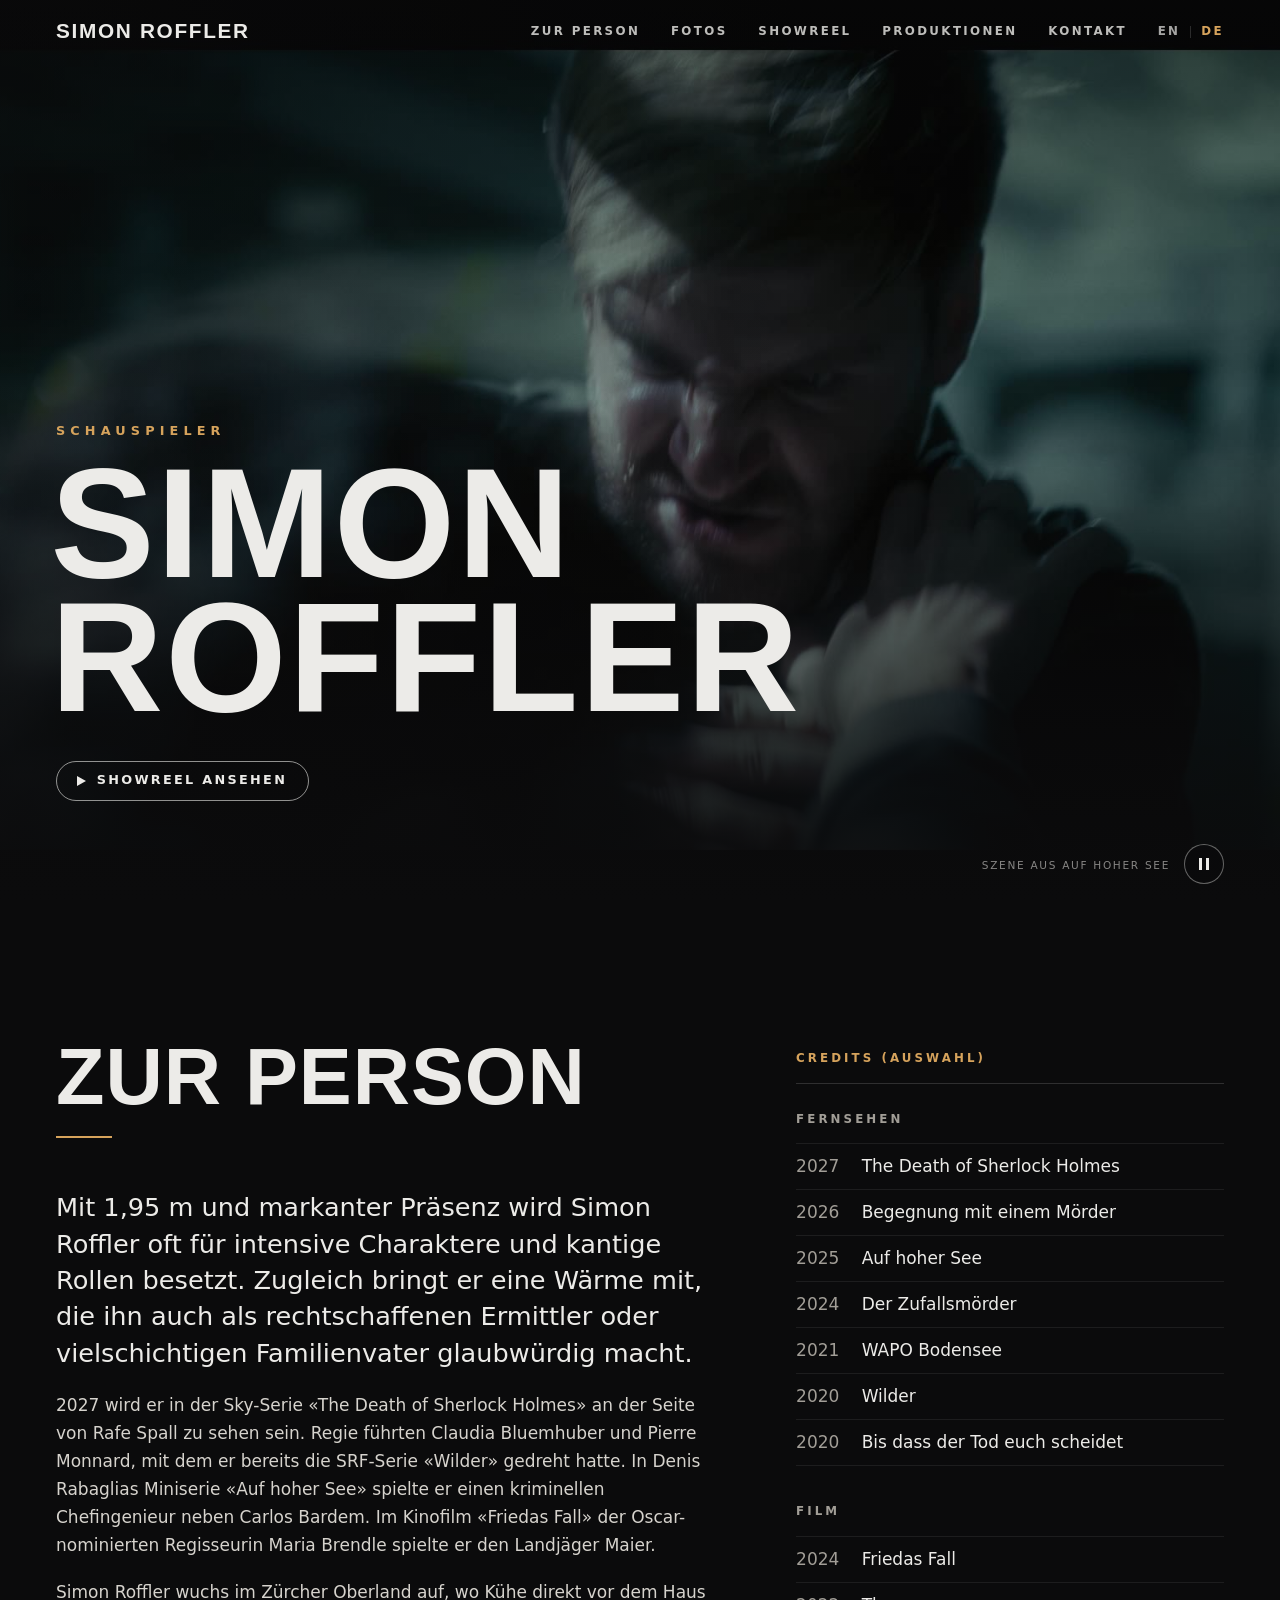
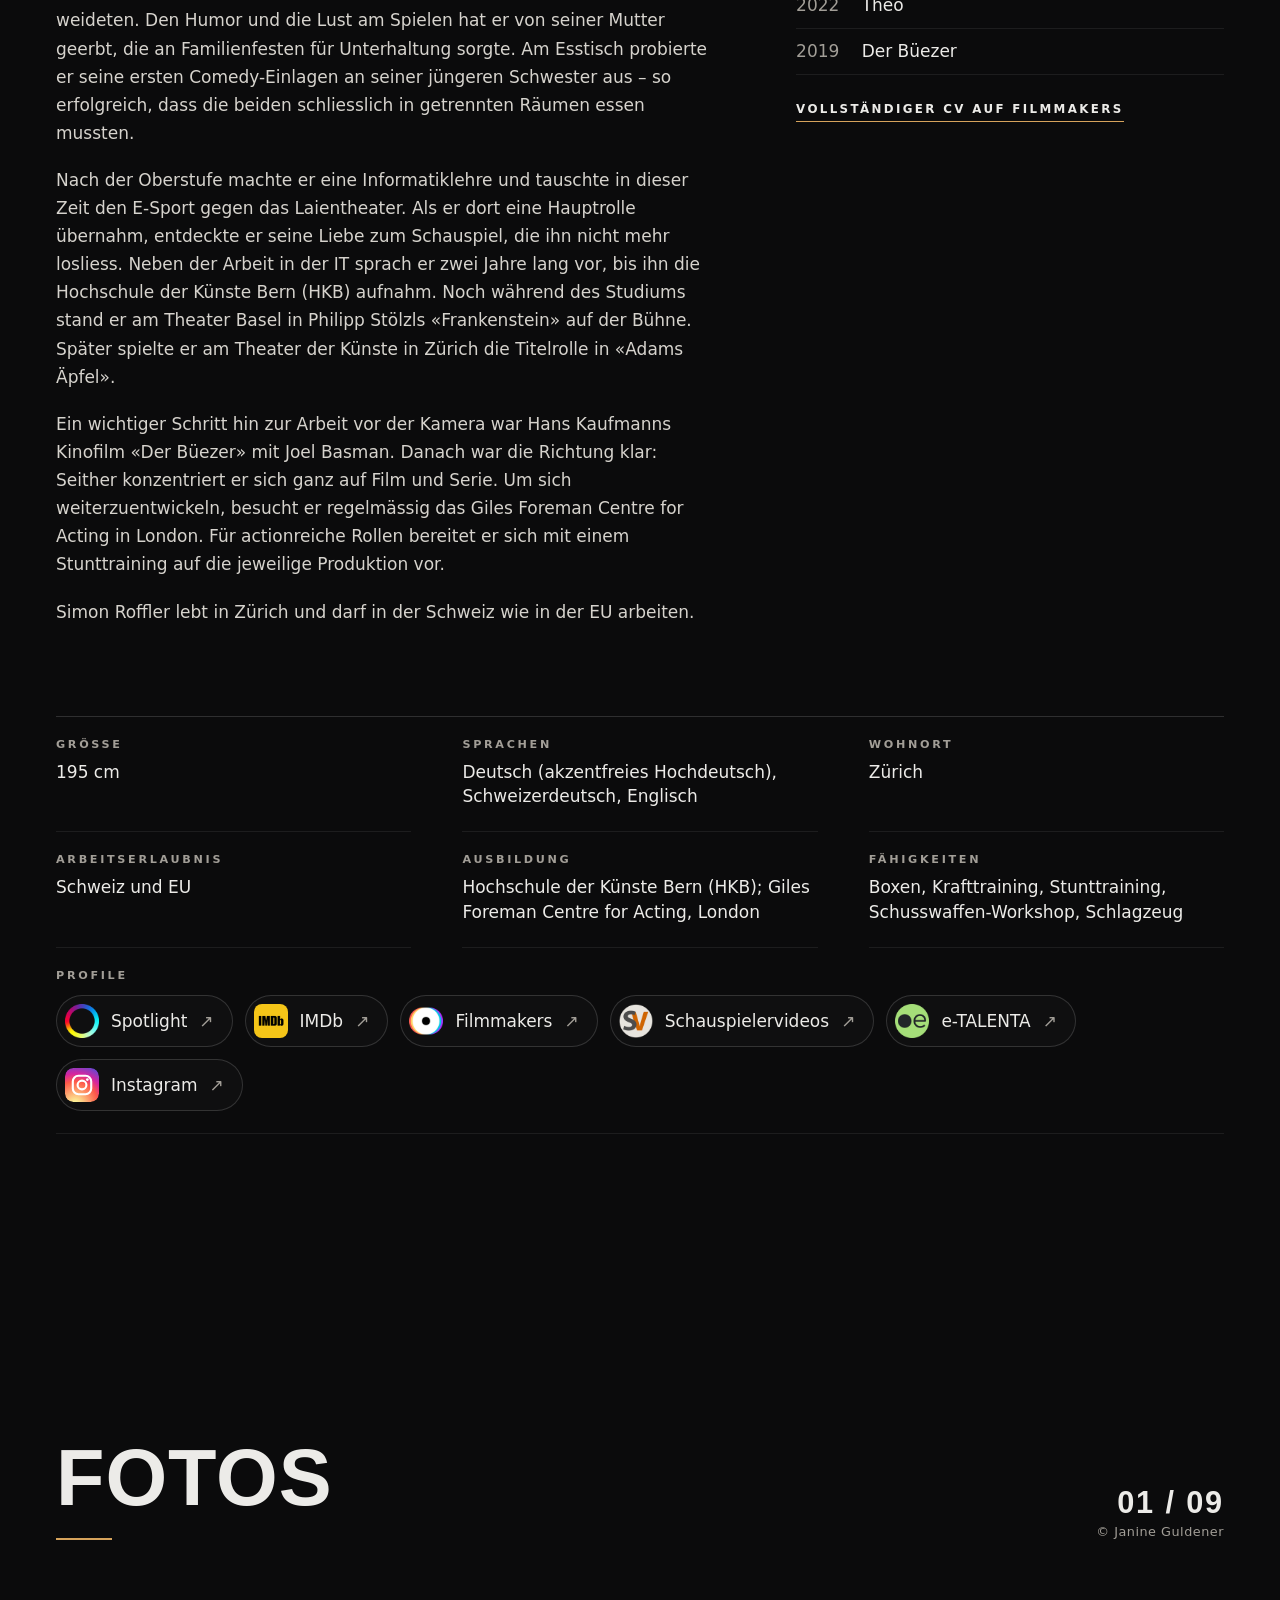
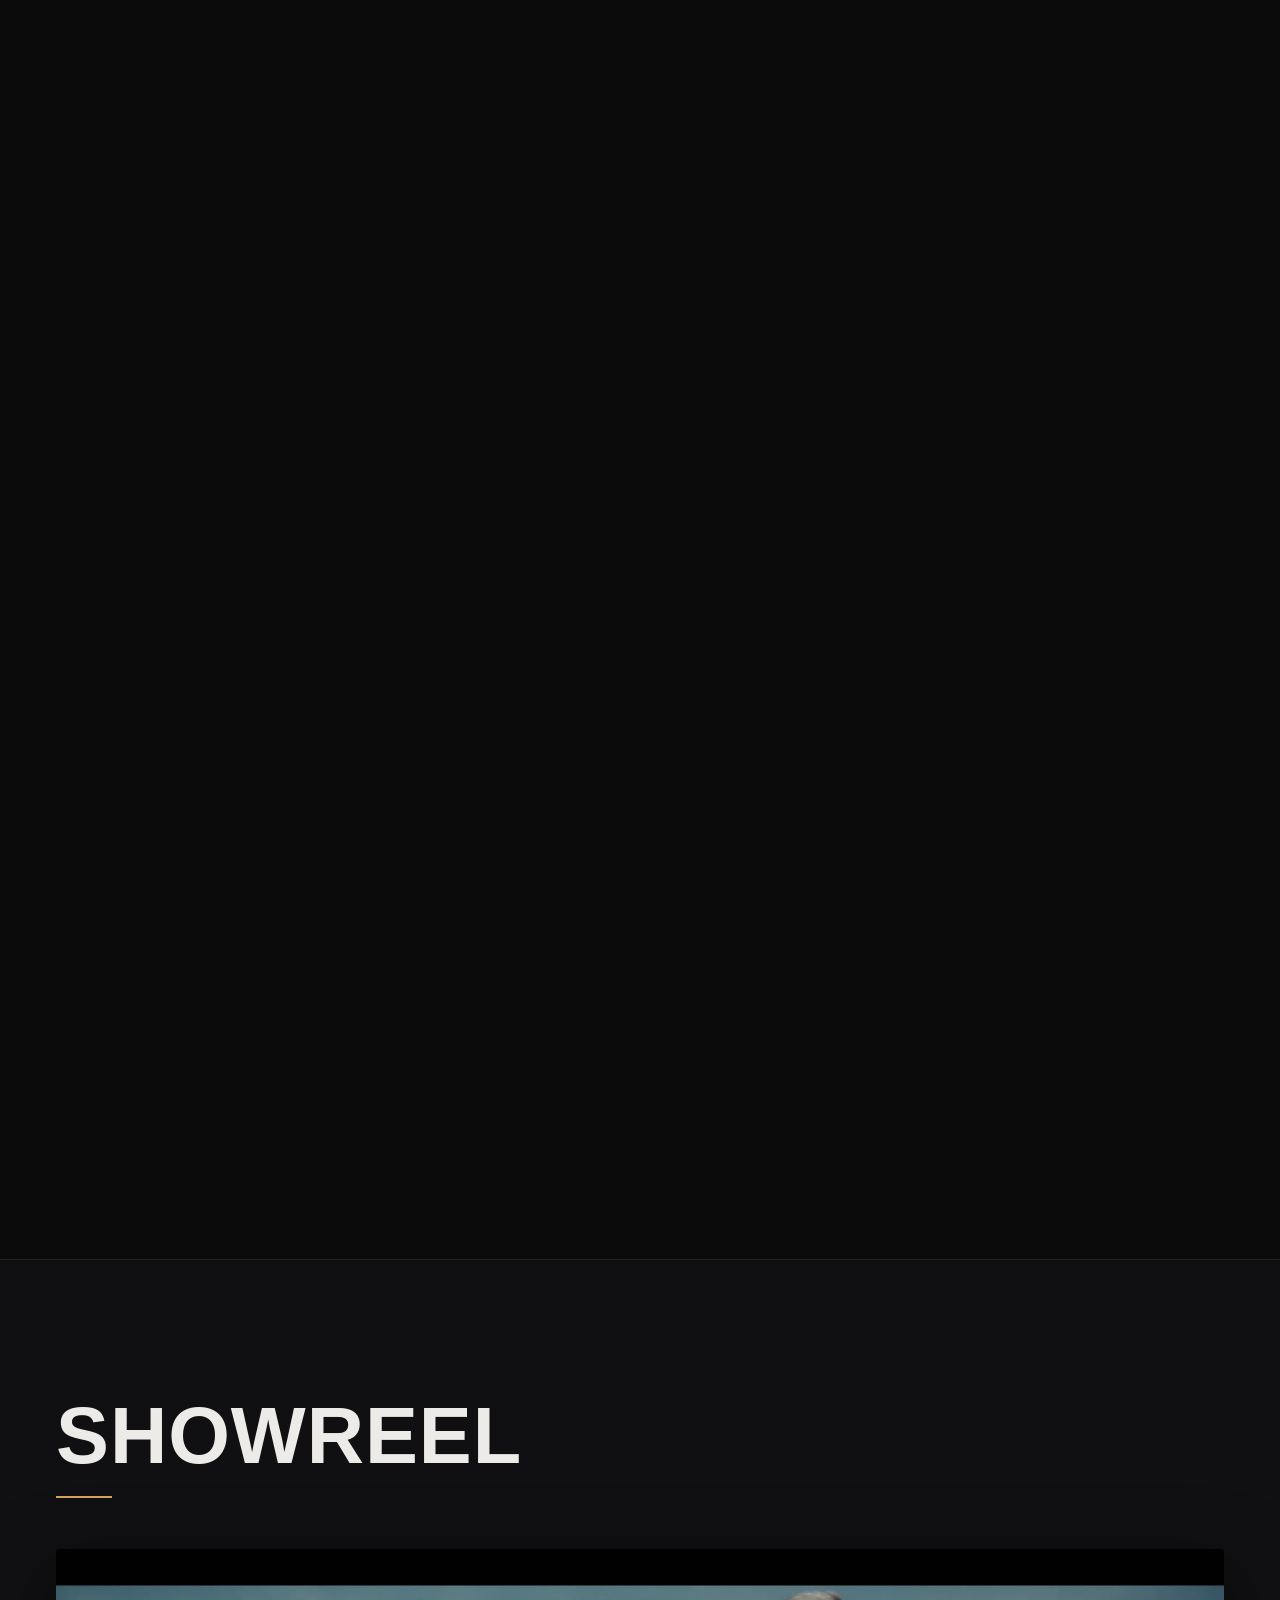
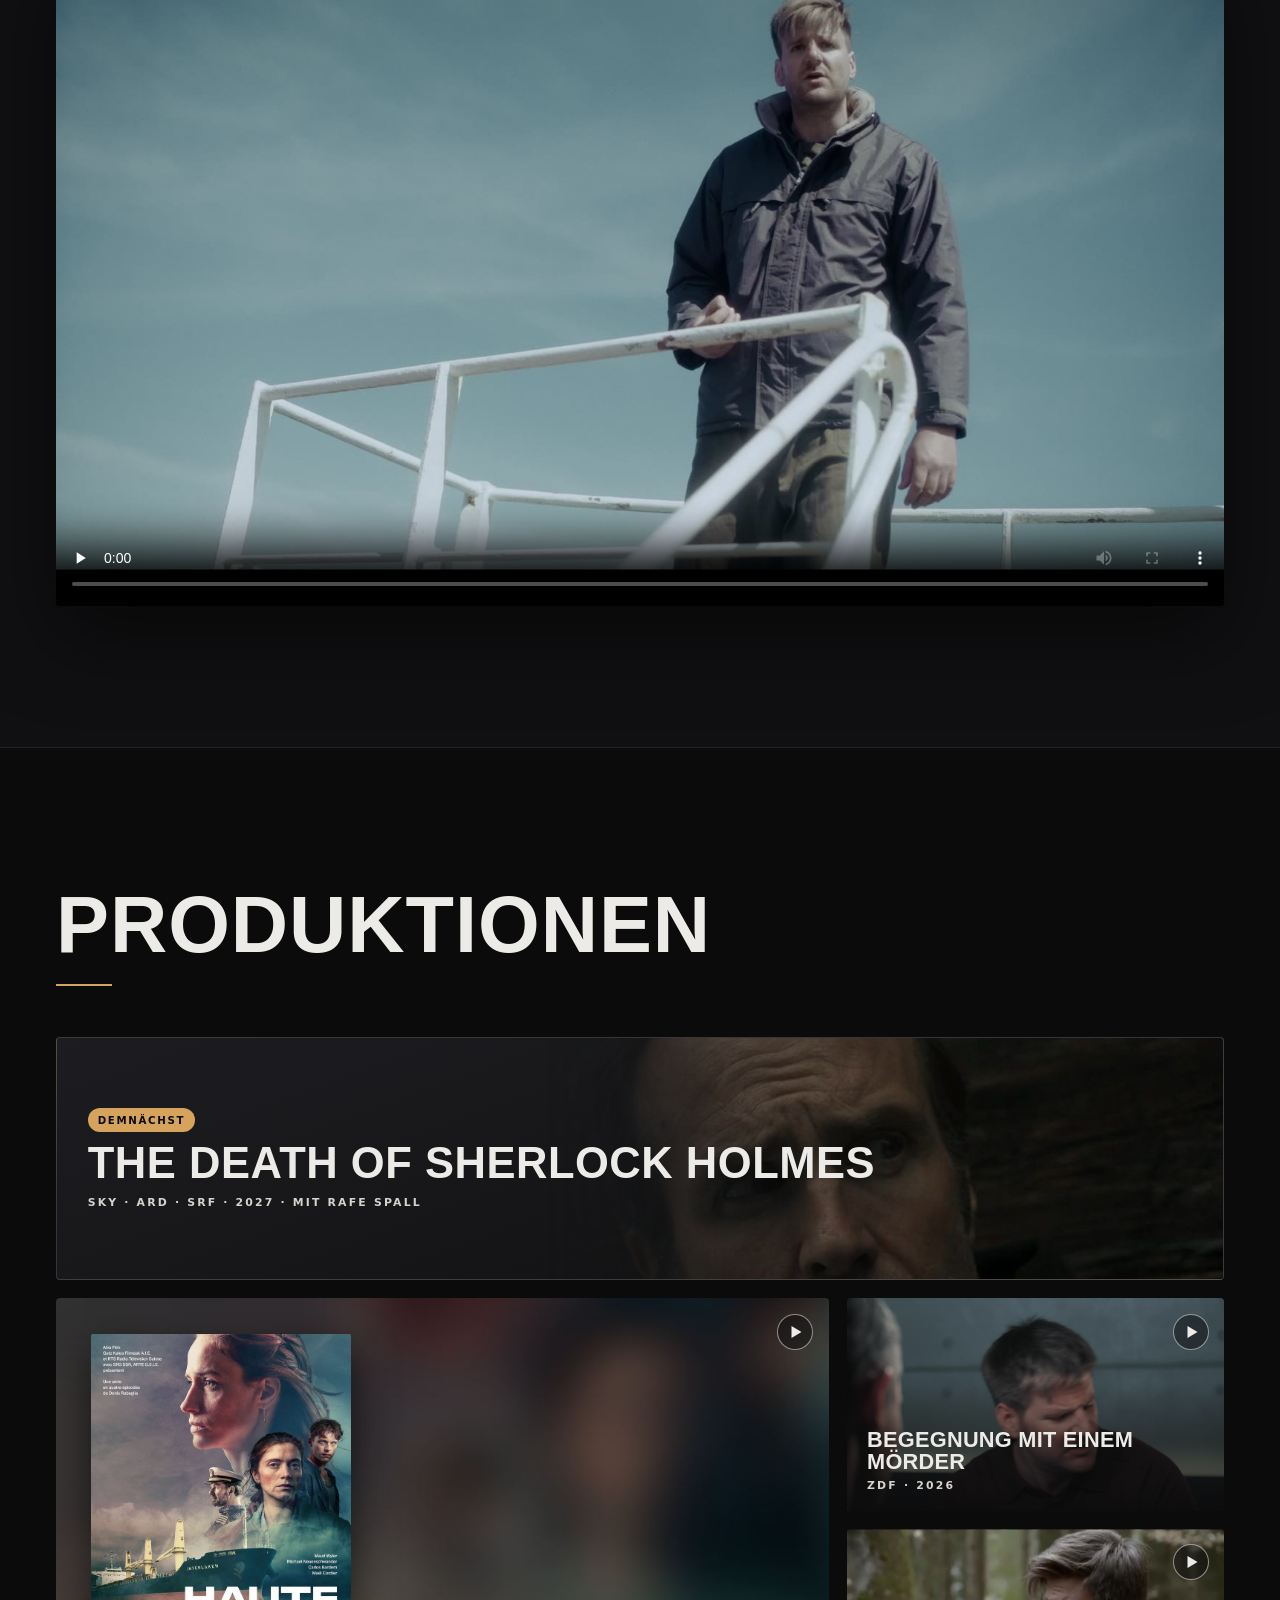
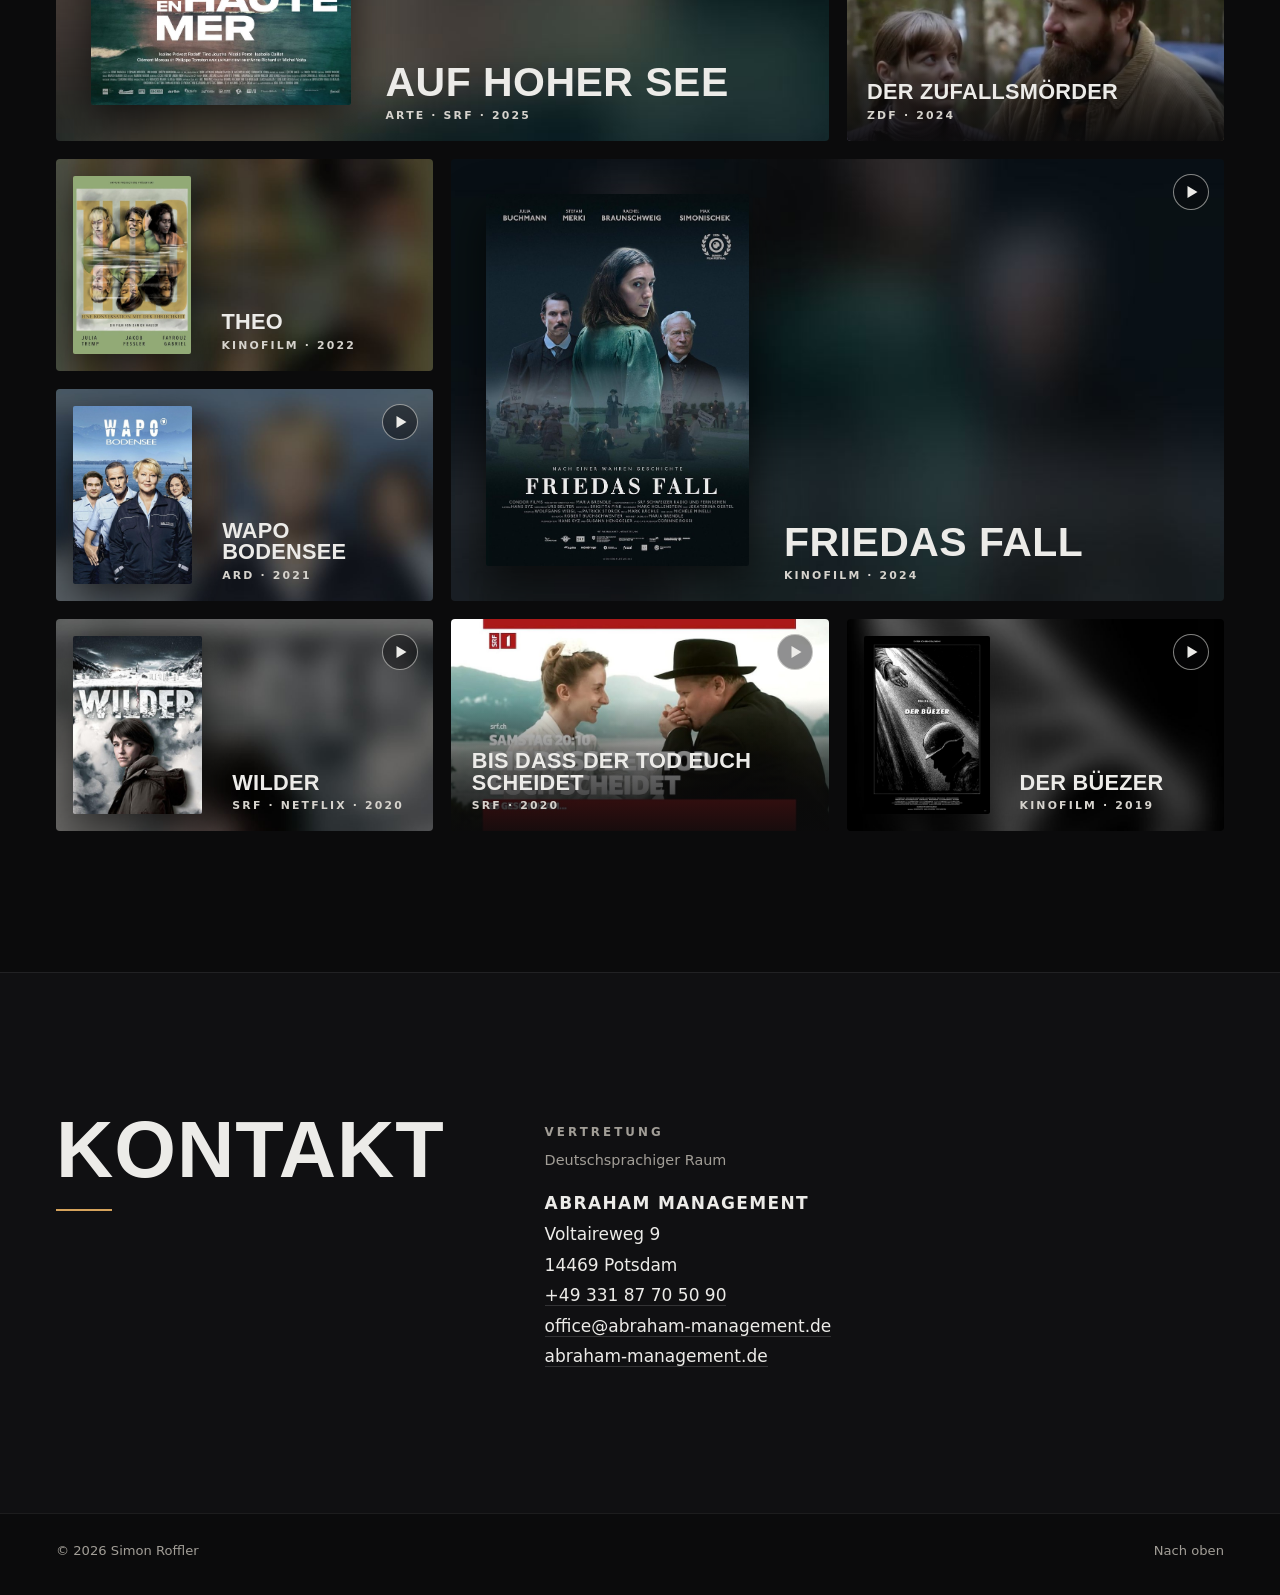
==== de/index.html @ 236f0d57 "Website 2026-11-18 20:08" ====
<!doctype html>
<html lang="de" class="no-js">
<head>
<meta charset="utf-8">
<meta name="viewport" content="width=device-width, initial-scale=1">
<title>Simon Roffler – Schauspieler</title>
<meta name="description" content="Offizielle Website des Schauspielers Simon Roffler: Showreel, Credits, Fotos und Kontakt.">
<link rel="canonical" href="https://simonroffler.com/de/">
<link rel="alternate" hreflang="en" href="https://simonroffler.com/">
<link rel="alternate" hreflang="de" href="https://simonroffler.com/de/">
<link rel="alternate" hreflang="x-default" href="https://simonroffler.com/">
<meta name="theme-color" content="#0b0b0c">
<meta property="og:type" content="profile">
<meta property="og:site_name" content="Simon Roffler">
<meta property="og:title" content="Simon Roffler – Schauspieler">
<meta property="og:description" content="Offizielle Website des Schauspielers Simon Roffler: Showreel, Credits, Fotos und Kontakt.">
<meta property="og:url" content="https://simonroffler.com/de/">
<meta property="og:image" content="https://simonroffler.com/img/og.jpg">
<meta property="og:image:width" content="1200">
<meta property="og:image:height" content="630">
<meta property="og:locale" content="de_CH">
<meta name="twitter:card" content="summary_large_image">
<link rel="icon" href="data:image/svg+xml,%3Csvg xmlns='http://www.w3.org/2000/svg' viewBox='0 0 64 64'%3E%3Crect width='64' height='64' fill='%230b0b0c'/%3E%3Ctext x='32' y='43' font-family='Arial,sans-serif' font-size='28' font-weight='700' text-anchor='middle' fill='%23ecebe8'%3ESR%3C/text%3E%3C/svg%3E">
<link rel="preload" as="image" href="../media/hero-poster.jpg">
<link rel="stylesheet" href="../css/site.css?v=1794960012">
<script>document.documentElement.className = 'js';</script>
<script type="application/ld+json">{
 "@context": "https://schema.org",
 "@type": "Person",
 "@id": "https://simonroffler.com/#person",
 "name": "Simon Roffler",
 "url": "https://simonroffler.com/",
 "jobTitle": "Schauspieler",
 "image": "https://simonroffler.com/img/portrait-01-l.jpg",
 "height": {
  "@type": "QuantitativeValue",
  "value": 195,
  "unitCode": "CMT"
 },
 "knowsLanguage": [
  "de",
  "gsw",
  "en"
 ],
 "homeLocation": {
  "@type": "City",
  "name": "Zürich"
 },
 "sameAs": [
  "https://www.spotlight.com/2792-4509-7017",
  "https://www.imdb.com/name/nm9088420/",
  "https://filmmakers.de/simon-roffler",
  "https://www.schauspielervideos.de/fullprofile/schauspieler-simon-roffler.html",
  "https://www.etalenta.eu/members/profile/simon-roffler",
  "https://www.instagram.com/simonroffler/"
 ],
 "description": "Mit 1,95 m und markanter Präsenz wird Simon Roffler oft für intensive Charaktere und kantige Rollen besetzt. Zugleich bringt er eine Wärme mit, die ihn auch als rechtschaffenen Ermittler oder vielschichtigen Familienvater glaubwürdig macht."
}</script>
</head>
<body>
<a class="skip" href="#about">Zum Inhalt springen</a>

<header class="top">
  <a class="top__name" href="#hero">Simon Roffler</a>
  <nav class="top__nav" aria-label="Menü">
    <a href="#about">Zur Person</a>
    <a href="#photos">Fotos</a>
    <a href="#showreel">Showreel</a>
    <a href="#work">Produktionen</a>
    <a href="#contact">Kontakt</a>
  </nav>
  <div class="top__lang"><a href="../" hreflang="en" lang="en" data-lang>EN</a><i></i><span aria-current="true" lang="de">DE</span></div>
  <button class="top__menu" type="button" aria-expanded="false" aria-controls="menu">Menü</button>
</header>

<div class="menu" id="menu" hidden>
  <button class="menu__close" type="button">Schliessen</button>
  <nav aria-label="Menü">
    <a href="#about">Zur Person</a>
    <a href="#photos">Fotos</a>
    <a href="#showreel">Showreel</a>
    <a href="#work">Produktionen</a>
    <a href="#contact">Kontakt</a>
  </nav>
  <div class="menu__lang"><a href="../" hreflang="en" lang="en" data-lang>EN</a><i></i><span aria-current="true" lang="de">DE</span></div>
</div>

<main>

<section class="hero" id="hero" aria-label="Simon Roffler">
  <div class="hero__media">
    <video class="hero__video" autoplay muted loop playsinline preload="auto" poster="../media/hero-poster.jpg" aria-hidden="true" tabindex="-1" disablepictureinpicture>
      <source src="../media/hero-1080.mp4" type="video/mp4" media="(min-width: 900px)">
      <source src="../media/hero-720.mp4" type="video/mp4">
    </video>
  </div>
  <div class="hero__shade"></div>
  <div class="hero__inner">
    <p class="hero__role">Schauspieler</p>
    <h1 class="hero__name"><span>Simon</span> <span>Roffler</span></h1>
    <div class="hero__actions">
      <a class="btn" href="#showreel"><span class="btn__icon" aria-hidden="true"></span>Showreel ansehen</a>
    </div>
  </div>
  <p class="hero__source">Szene aus AUF HOHER SEE</p>
  <button class="hero__toggle" type="button" aria-label="Hintergrundvideo anhalten" data-pause="Hintergrundvideo anhalten" data-play="Hintergrundvideo abspielen"></button>
</section>

<section class="section about" id="about">
  <div class="wrap">
    <div class="about__grid">
      <div class="about__bio reveal">
        <h2 class="h2">Zur Person</h2>
        <div class="bio">
<p class="bio__lead">Mit 1,95 m und markanter Präsenz wird Simon Roffler oft für intensive Charaktere und kantige Rollen besetzt. Zugleich bringt er eine Wärme mit, die ihn auch als rechtschaffenen Ermittler oder vielschichtigen Familienvater glaubwürdig macht.</p>
<p>2027 wird er in der Sky-Serie «The Death of Sherlock Holmes» an der Seite von Rafe Spall zu sehen sein. Regie führten Claudia Bluemhuber und Pierre Monnard, mit dem er bereits die SRF-Serie «Wilder» gedreht hatte. In Denis Rabaglias Miniserie «Auf hoher See» spielte er einen kriminellen Chefingenieur neben Carlos Bardem. Im Kinofilm «Friedas Fall» der Oscar-nominierten Regisseurin Maria Brendle spielte er den Landjäger Maier.</p>
<p>Simon Roffler wuchs im Zürcher Oberland auf, wo Kühe direkt vor dem Haus weideten. Den Humor und die Lust am Spielen hat er von seiner Mutter geerbt, die an Familienfesten für Unterhaltung sorgte. Am Esstisch probierte er seine ersten Comedy-Einlagen an seiner jüngeren Schwester aus – so erfolgreich, dass die beiden schliesslich in getrennten Räumen essen mussten.</p>
<p>Nach der Oberstufe machte er eine Informatiklehre und tauschte in dieser Zeit den E-Sport gegen das Laientheater. Als er dort eine Hauptrolle übernahm, entdeckte er seine Liebe zum Schauspiel, die ihn nicht mehr losliess. Neben der Arbeit in der IT sprach er zwei Jahre lang vor, bis ihn die Hochschule der Künste Bern (HKB) aufnahm. Noch während des Studiums stand er am Theater Basel in Philipp Stölzls «Frankenstein» auf der Bühne. Später spielte er am Theater der Künste in Zürich die Titelrolle in «Adams Äpfel».</p>
<p>Ein wichtiger Schritt hin zur Arbeit vor der Kamera war Hans Kaufmanns Kinofilm «Der Büezer» mit Joel Basman. Danach war die Richtung klar: Seither konzentriert er sich ganz auf Film und Serie. Um sich weiterzuentwickeln, besucht er regelmässig das Giles Foreman Centre for Acting in London. Für actionreiche Rollen bereitet er sich mit einem Stunttraining auf die jeweilige Produktion vor.</p>
<p>Simon Roffler lebt in Zürich und darf in der Schweiz wie in der EU arbeiten.</p>
</div>
      </div>
      <div class="about__cv reveal">
        <p class="cv__head">Credits (Auswahl)</p>
<div class="cv">
<h3 class="h3">Fernsehen</h3>
<ul class="cv__list">
<li><span class="cv__year">2027</span><span>The Death of Sherlock Holmes</span></li>
<li><span class="cv__year">2026</span><span>Begegnung mit einem Mörder</span></li>
<li><span class="cv__year">2025</span><span>Auf hoher See</span></li>
<li><span class="cv__year">2024</span><span>Der Zufallsmörder</span></li>
<li><span class="cv__year">2021</span><span>WAPO Bodensee</span></li>
<li><span class="cv__year">2020</span><span>Wilder</span></li>
<li><span class="cv__year">2020</span><span>Bis dass der Tod euch scheidet</span></li>
</ul>
</div>
<div class="cv">
<h3 class="h3">Film</h3>
<ul class="cv__list">
<li><span class="cv__year">2024</span><span>Friedas Fall</span></li>
<li><span class="cv__year">2022</span><span>Theo</span></li>
<li><span class="cv__year">2019</span><span>Der Büezer</span></li>
</ul>
</div>
<a class="textlink cv__more" href="https://filmmakers.de/simon-roffler" target="_blank" rel="noopener">Vollständiger CV auf Filmmakers</a>
      </div>
    </div>
    <dl class="facts reveal" aria-label="Fakten">
      <div><dt>Grösse</dt><dd>195 cm</dd></div>
<div><dt>Sprachen</dt><dd>Deutsch (akzentfreies Hochdeutsch), Schweizerdeutsch, Englisch</dd></div>
<div><dt>Wohnort</dt><dd>Zürich</dd></div>
<div><dt>Arbeitserlaubnis</dt><dd>Schweiz und EU</dd></div>
<div><dt>Ausbildung</dt><dd>Hochschule der Künste Bern (HKB); Giles Foreman Centre for Acting, London</dd></div>
<div><dt>Fähigkeiten</dt><dd>Boxen, Krafttraining, Stunttraining, Schusswaffen-Workshop, Schlagzeug</dd></div>
    </dl>
    <div class="profiles reveal">
      <h3 class="h3">Profile</h3>
      <ul class="profiles__list">
        <li><a href="https://www.spotlight.com/2792-4509-7017" target="_blank" rel="noopener me"><img class="profiles__logo" src="../img/logos/spotlight.png" alt="" width="48" height="48" loading="lazy"><span>Spotlight</span></a></li>
<li><a href="https://www.imdb.com/name/nm9088420/" target="_blank" rel="noopener me"><img class="profiles__logo" src="../img/logos/imdb.png" alt="" width="48" height="48" loading="lazy"><span>IMDb</span></a></li>
<li><a href="https://filmmakers.de/simon-roffler" target="_blank" rel="noopener me"><img class="profiles__logo" src="../img/logos/filmmakers.png" alt="" width="48" height="48" loading="lazy"><span>Filmmakers</span></a></li>
<li><a href="https://www.schauspielervideos.de/fullprofile/schauspieler-simon-roffler.html" target="_blank" rel="noopener me"><img class="profiles__logo" src="../img/logos/schauspielervideos.png" alt="" width="48" height="48" loading="lazy"><span>Schauspieler&shy;videos</span></a></li>
<li><a href="https://www.etalenta.eu/members/profile/simon-roffler" target="_blank" rel="noopener me"><img class="profiles__logo" src="../img/logos/etalenta.png" alt="" width="48" height="48" loading="lazy"><span>e-TALENTA</span></a></li>
<li><a href="https://www.instagram.com/simonroffler/" target="_blank" rel="noopener me"><img class="profiles__logo" src="../img/logos/instagram.svg" alt="" width="48" height="48" loading="lazy"><span>Instagram</span></a></li>
      </ul>
    </div>
  </div>
</section>

<section class="section photos" id="photos">
  <div class="photos__pin">
    <div class="wrap photos__head">
      <h2 class="h2 reveal">Fotos</h2>
      <p class="photos__now" aria-hidden="true"><span class="photos__count"></span><span class="photos__credit"></span></p>
    </div>
    <div class="strip reveal" data-strip data-mode="fokus">
      <ul class="strip__track" aria-label="Fotos">
        <li><a class="strip__item" href="../img/portrait-01-l.jpg" data-i="0" data-credit="Janine Guldener"><img src="../img/portrait-01-m.jpg" alt="Simon Roffler im weissen Hemd, lächelnd" width="932" height="1400" draggable="false"></a></li>
<li><a class="strip__item" href="../img/portrait-06-l.jpg" data-i="1" data-credit="Janine Guldener"><img src="../img/portrait-06-m.jpg" alt="Simon Roffler in Lederjacke, frontal" width="932" height="1400" draggable="false"></a></li>
<li><a class="strip__item" href="../img/portrait-02-l.jpg" data-i="2" data-credit="Janine Guldener"><img src="../img/portrait-02-m.jpg" alt="Simon Roffler in Lederjacke, ernster Blick" width="932" height="1400" draggable="false"></a></li>
<li><a class="strip__item" href="../img/portrait-04-l.jpg" data-i="3" data-credit="Janine Guldener"><img src="../img/portrait-04-m.jpg" alt="Simon Roffler im grünen T-Shirt, nach vorn gebeugt" width="2104" height="1400" loading="lazy" draggable="false"></a></li>
<li><a class="strip__item" href="../img/portrait-05-l.jpg" data-i="4" data-credit="Janine Guldener"><img src="../img/portrait-05-m.jpg" alt="Simon Roffler im roten Pullover, verschmitzt lächelnd" width="1867" height="1400" loading="lazy" draggable="false"></a></li>
<li><a class="strip__item" href="../img/portrait-03-l.jpg" data-i="5" data-credit="Janine Guldener"><img src="../img/portrait-03-m.jpg" alt="Simon Roffler im grünen Hemd, lachend" width="932" height="1400" loading="lazy" draggable="false"></a></li>
<li><a class="strip__item" href="../img/portrait-09-l.jpg" data-i="6" data-credit="Tom Rufer"><img src="../img/portrait-09-m.jpg" alt="Simon Roffler im karierten Hemd, mit Vollbart" width="1120" height="1400" loading="lazy" draggable="false"></a></li>
<li><a class="strip__item" href="../img/portrait-07-l.jpg" data-i="7" data-credit="Janine Guldener"><img src="../img/portrait-07-m.jpg" alt="Simon Roffler, Ganzkörperfoto vor einer Backsteinwand" width="1050" height="1400" loading="lazy" draggable="false"></a></li>
<li><a class="strip__item" href="../img/portrait-08-l.jpg" data-i="8" data-credit="Tom Rufer"><img src="../img/portrait-08-m.jpg" alt="Simon Roffler im schwarzen Tanktop, Studiofoto" width="934" height="1400" loading="lazy" draggable="false"></a></li>
      </ul>
      <button class="strip__btn strip__prev" type="button" aria-label="Vorheriges Foto">‹</button>
      <button class="strip__btn strip__next" type="button" aria-label="Nächstes Foto">›</button>
    </div>
  </div>
</section>

<section class="section reel" id="showreel">
  <div class="wrap">
    <h2 class="h2 reveal">Showreel</h2>
    <div class="reel__player reveal">
      <video id="reel-video" controls playsinline preload="none" poster="../media/showreel-2026.jpg" src="../media/showreel-2026.mp4"></video>
    </div>
  </div>
</section>

<section class="section work" id="work">
  <div class="wrap">
    <h2 class="h2 reveal">Produktionen</h2>
    <div class="scenes">
      <div class="scene scene--next scene--nextimg reveal">
<img class="scene__nextimg" src="../img/demnaechst.jpg" alt="" loading="lazy">
<div class="scene__next">
<span class="tag">Demnächst</span>
<p class="scene__title">The Death of Sherlock Holmes</p>
<p class="scene__meta">Sky · ARD · SRF · 2027 · mit Rafe Spall</p>
</div>
</div>
<figure class="scene scene--big scene--poster scene--video reveal" style="--pw:0.330">
<img class="scene__bg" src="../img/plakat-highseas-bg.jpg" alt="" loading="lazy">
<img class="scene__poster" src="../img/plakat-highseas.jpg" alt="Plakat: Auf hoher See" width="699" height="1000" loading="lazy">
<video class="scene__video" muted loop playsinline preload="none" aria-hidden="true" tabindex="-1" disablepictureinpicture><source src="../media/szene-highseas.mp4" type="video/mp4"></video>
<span class="scene__play" aria-hidden="true"></span>
<figcaption class="scene__cap"><span class="scene__title">Auf hoher See</span><span class="scene__meta">ARTE · SRF · 2025</span></figcaption>
</figure>
<figure class="scene scene--big scene--right scene--poster scene--video reveal" style="--pw:0.334">
<img class="scene__bg" src="../img/plakat-frieda-bg.jpg" alt="" loading="lazy">
<img class="scene__poster" src="../img/plakat-frieda.jpg" alt="Plakat: Friedas Fall" width="707" height="1000" loading="lazy">
<video class="scene__video" muted loop playsinline preload="none" aria-hidden="true" tabindex="-1" disablepictureinpicture><source src="../media/szene-frieda.mp4" type="video/mp4"></video>
<span class="scene__play" aria-hidden="true"></span>
<figcaption class="scene__cap"><span class="scene__title">Friedas Fall</span><span class="scene__meta">Kinofilm · 2024</span></figcaption>
</figure>
<figure class="scene scene--video reveal">
<img class="scene__still" src="../media/szene-begegnung.jpg" alt="" loading="lazy">
<video class="scene__video" muted loop playsinline preload="none" aria-hidden="true" tabindex="-1" disablepictureinpicture><source src="../media/szene-begegnung.mp4" type="video/mp4"></video>
<span class="scene__play" aria-hidden="true"></span>
<figcaption class="scene__cap"><span class="scene__title">Begegnung mit einem Mörder</span><span class="scene__meta">ZDF · 2026</span></figcaption>
</figure>
<figure class="scene scene--video reveal">
<img class="scene__still" src="../media/szene-zufallsmoerder.jpg" alt="" loading="lazy">
<video class="scene__video" muted loop playsinline preload="none" aria-hidden="true" tabindex="-1" disablepictureinpicture><source src="../media/szene-zufallsmoerder.mp4" type="video/mp4"></video>
<span class="scene__play" aria-hidden="true"></span>
<figcaption class="scene__cap"><span class="scene__title">Der Zufallsmörder</span><span class="scene__meta">ZDF · 2024</span></figcaption>
</figure>
<figure class="scene scene--poster reveal" style="--pw:0.314">
<img class="scene__bg" src="../img/plakat-theo-bg.jpg" alt="" loading="lazy">
<img class="scene__poster" src="../img/plakat-theo.jpg" alt="Plakat: Theo" width="664" height="1000" loading="lazy">
<figcaption class="scene__cap"><span class="scene__title">Theo</span><span class="scene__meta">Kinofilm · 2022</span></figcaption>
</figure>
<figure class="scene scene--poster scene--video reveal" style="--pw:0.316">
<img class="scene__bg" src="../img/plakat-wapo-bg.jpg" alt="" loading="lazy">
<img class="scene__poster" src="../img/plakat-wapo.jpg" alt="Plakat: WAPO Bodensee" width="668" height="1000" loading="lazy">
<video class="scene__video" muted loop playsinline preload="none" aria-hidden="true" tabindex="-1" disablepictureinpicture><source src="../media/szene-wapo.mp4" type="video/mp4"></video>
<span class="scene__play" aria-hidden="true"></span>
<figcaption class="scene__cap"><span class="scene__title">WAPO Bodensee</span><span class="scene__meta">ARD · 2021</span></figcaption>
</figure>
<figure class="scene scene--poster scene--video reveal" style="--pw:0.343">
<img class="scene__bg" src="../img/plakat-wilder-bg.jpg" alt="" loading="lazy">
<img class="scene__poster" src="../img/plakat-wilder.jpg" alt="Plakat: Wilder" width="726" height="1000" loading="lazy">
<video class="scene__video" muted loop playsinline preload="none" aria-hidden="true" tabindex="-1" disablepictureinpicture><source src="../media/szene-wilder.mp4" type="video/mp4"></video>
<span class="scene__play" aria-hidden="true"></span>
<figcaption class="scene__cap"><span class="scene__title">Wilder</span><span class="scene__meta">SRF · Netflix · 2020</span></figcaption>
</figure>
<figure class="scene scene--video scene--image reveal">
<img class="scene__still" src="../img/bild-bis-dass.jpg" alt="" loading="lazy">
<video class="scene__video" muted loop playsinline preload="none" aria-hidden="true" tabindex="-1" disablepictureinpicture><source src="../media/szene-bis-dass.mp4" type="video/mp4"></video>
<span class="scene__play" aria-hidden="true"></span>
<figcaption class="scene__cap"><span class="scene__title">Bis dass der Tod euch scheidet</span><span class="scene__meta">SRF · 2020</span></figcaption>
</figure>
<figure class="scene scene--poster scene--video reveal" style="--pw:0.334">
<img class="scene__bg" src="../img/plakat-buezer-bg.jpg" alt="" loading="lazy">
<img class="scene__poster" src="../img/plakat-buezer.jpg" alt="Plakat: Der Büezer" width="707" height="1000" loading="lazy">
<video class="scene__video" muted loop playsinline preload="none" aria-hidden="true" tabindex="-1" disablepictureinpicture><source src="../media/szene-buezer.mp4" type="video/mp4"></video>
<span class="scene__play" aria-hidden="true"></span>
<figcaption class="scene__cap"><span class="scene__title">Der Büezer</span><span class="scene__meta">Kinofilm · 2019</span></figcaption>
</figure>
    </div>
  </div>
</section>

<section class="section contact" id="contact">
  <div class="wrap contact__grid">
    <div class="reveal">
      <h2 class="h2">Kontakt</h2>
    </div>
    <div class="contact__col reveal">
      <h3 class="h3">Vertretung</h3>
      <p class="contact__area">Deutschsprachiger Raum</p>
<address>
<strong>ABRAHAM MANAGEMENT</strong><br>
Voltaireweg 9<br>
14469 Potsdam<br>
<a href="tel:+4933187705090">+49 331 87 70 50 90</a><br>
<a href="mailto:office@abraham-management.de">office@abraham-management.de</a><br>
<a href="https://www.abraham-management.de" target="_blank" rel="noopener">abraham-management.de</a>
</address>
    </div>
  </div>
</section>

</main>

<footer class="foot">
  <div class="wrap">
    <p>© 2026 Simon Roffler</p>
    <p><a href="#hero">Nach oben</a></p>
  </div>
</footer>

<dialog class="lightbox" id="lightbox" aria-label="Fotos">
  <div class="lightbox__fig">
    <img class="lightbox__img" src="[data-uri]" alt="">
  </div>
  <p class="lightbox__cap"></p>
  <button class="lightbox__btn lightbox__prev" type="button" aria-label="Vorheriges Foto">‹</button>
  <button class="lightbox__btn lightbox__next" type="button" aria-label="Nächstes Foto">›</button>
  <button class="lightbox__btn lightbox__close" type="button" aria-label="Schliessen">×</button>
</dialog>

<script src="../js/site.js?v=1794960012" defer></script>
</body>
</html>
---- css/site.css ----
/* simonroffler.com – Gestaltung. Keine externen Schriften oder Dienste. */

:root {
  --bg: #0b0b0c;
  --bg-2: #101012;
  --panel: #161618;
  --line: rgba(236, 235, 232, .16);
  --line-2: rgba(236, 235, 232, .08);
  --text: #ecebe8;
  --soft: #d6d3cd;
  --muted: #a29e97;
  --accent: #d6a35c;
  --accent-ink: #0b0b0c;
  --display: "Bahnschrift", "DIN Condensed", "DIN Alternate", "Roboto Condensed", "sans-serif-condensed", "Arial Narrow", "Helvetica Neue", Arial, sans-serif;
  --body: system-ui, -apple-system, "Segoe UI", Roboto, "Helvetica Neue", Arial, sans-serif;
  --wrap: 1240px;
  --pad: clamp(20px, 5vw, 56px);
  --top-h: 64px;
}

*, *::before, *::after { box-sizing: border-box; }

html { scroll-behavior: smooth; -webkit-text-size-adjust: 100%; }

body {
  margin: 0;
  background: var(--bg);
  color: var(--text);
  font: 400 1.0625rem/1.65 var(--body);
  -webkit-font-smoothing: antialiased;
}

img, video { display: block; max-width: 100%; }
a { color: inherit; }
h1, h2, h3, p, ul, dl, dd, figure { margin: 0; }
ul { padding: 0; list-style: none; }
button { font: inherit; color: inherit; }
:focus-visible { outline: 2px solid var(--accent); outline-offset: 3px; }
[id] { scroll-margin-top: calc(var(--top-h) + 8px); }

.skip {
  position: absolute; left: 12px; top: -60px; z-index: 100;
  background: var(--text); color: var(--bg); padding: 10px 14px; border-radius: 4px;
}
.skip:focus { top: 12px; }

.wrap { max-width: calc(var(--wrap) + 2 * var(--pad)); margin: 0 auto; padding: 0 var(--pad); }

/* ---------- Kopfzeile ---------- */

.top {
  position: fixed; inset: 0 0 auto 0; z-index: 50; height: var(--top-h);
  display: flex; align-items: center; gap: clamp(16px, 2.4vw, 34px);
  padding: 0 var(--pad);
  border-bottom: 1px solid transparent;
  transition: background .3s, border-color .3s;
}
.top.is-solid {
  background: rgba(11, 11, 12, .84);
  -webkit-backdrop-filter: saturate(140%) blur(14px);
  backdrop-filter: saturate(140%) blur(14px);
  border-bottom-color: var(--line-2);
}
.top__name {
  font-family: var(--display); font-stretch: 75%; font-weight: 700;
  font-size: 1.3rem; letter-spacing: .08em; text-transform: uppercase; text-decoration: none;
  margin-right: auto;
}
.js .top__name { opacity: 0; transform: translateY(-6px); pointer-events: none; transition: opacity .3s, transform .3s; }
.js .top.is-solid .top__name { opacity: 1; transform: none; pointer-events: auto; }

.top__nav { display: flex; gap: clamp(16px, 2.4vw, 34px); }
.top__nav a, .top__lang a, .top__lang span, .top__menu {
  font: 600 .74rem/1 var(--body); letter-spacing: .2em; text-transform: uppercase; text-decoration: none;
}
.top__nav a { padding: 10px 0; opacity: .8; transition: opacity .2s, color .2s; }
.top__nav a:hover { opacity: 1; }
.top__nav a.is-current { opacity: 1; color: var(--accent); }

.top__lang, .menu__lang { display: flex; align-items: center; gap: 10px; }
.top__lang a, .menu__lang a { opacity: .7; padding: 10px 0; }
.top__lang a:hover, .menu__lang a:hover { opacity: 1; }
.top__lang [aria-current], .menu__lang [aria-current] { color: var(--accent); }
.top__lang i, .menu__lang i { width: 1px; height: 12px; background: var(--line); }

.top__menu {
  display: none; background: none; border: 1px solid rgba(236, 235, 232, .45); border-radius: 999px;
  padding: 10px 16px; cursor: pointer;
}

.menu {
  position: fixed; inset: 0; z-index: 60; background: rgba(11, 11, 12, .98);
  display: flex; flex-direction: column; justify-content: center; gap: 28px; padding: var(--pad);
}
.menu[hidden] { display: none; }
.menu nav { display: grid; gap: 4px; }
.menu nav a {
  font-family: var(--display); font-stretch: 75%; font-weight: 700; text-transform: uppercase;
  font-size: clamp(2.6rem, 12vw, 4.2rem); line-height: 1.08; text-decoration: none;
}
.menu__close {
  position: absolute; top: 12px; right: var(--pad);
  font: 600 .74rem/1 var(--body); letter-spacing: .2em; text-transform: uppercase;
  background: none; border: 1px solid rgba(236, 235, 232, .45); border-radius: 999px; padding: 10px 16px; cursor: pointer;
}
.menu__lang a, .menu__lang span { font: 600 .9rem/1 var(--body); letter-spacing: .2em; text-decoration: none; }

@media (max-width: 860px) {
  .top__nav, .top__lang { display: none; }
  .top__menu { display: inline-flex; margin-left: auto; }
  .top__name { margin-right: 0; }
}

/* ---------- Einstieg ---------- */

.hero {
  position: relative; min-height: 100vh; min-height: 100svh;
  display: flex; align-items: flex-end; overflow: hidden; background: #000;
}
.hero__media { position: absolute; inset: 0; }
.hero__video { width: 100%; height: 100%; object-fit: cover; object-position: 58% 50%; }
.hero__shade {
  position: absolute; inset: 0;
  background:
    linear-gradient(to top, rgba(11, 11, 12, 1) 0%, rgba(11, 11, 12, .78) 20%, rgba(11, 11, 12, .2) 56%, rgba(11, 11, 12, .5) 100%),
    linear-gradient(to right, rgba(11, 11, 12, .5), rgba(11, 11, 12, 0) 62%);
}
.hero__inner {
  position: relative; width: 100%; max-width: 1560px; margin: 0 auto;
  padding: 0 var(--pad) clamp(64px, 11vh, 120px);
}
.hero__role {
  font: 600 .8rem/1 var(--body); letter-spacing: .4em; text-transform: uppercase; color: var(--accent);
  margin-bottom: clamp(12px, 2vh, 20px);
}
.hero__name {
  font-family: var(--display); font-stretch: 75%; font-weight: 700; text-transform: uppercase;
  font-size: min(12.2vw, 13rem); line-height: .86; letter-spacing: .012em; margin-left: -.035em;
}
.hero__actions { margin-top: clamp(22px, 4vh, 40px); display: flex; flex-wrap: wrap; gap: 14px; }

.btn {
  display: inline-flex; align-items: center; gap: .8em; padding: 1em 1.6em;
  border: 1px solid rgba(236, 235, 232, .6); border-radius: 999px;
  font: 600 .8rem/1 var(--body); letter-spacing: .18em; text-transform: uppercase; text-decoration: none;
  transition: background .25s, color .25s, border-color .25s;
}
.btn:hover { background: var(--text); color: var(--bg); border-color: var(--text); }
.btn__icon { width: 0; height: 0; border-style: solid; border-width: .42em 0 .42em .72em; border-color: transparent transparent transparent currentColor; }

.hero__source {
  position: absolute; right: calc(var(--pad) + 54px); bottom: 27px;
  font: 500 .66rem/1.3 var(--body); letter-spacing: .16em; text-transform: uppercase; color: rgba(236, 235, 232, .55);
}
.hero__toggle {
  position: absolute; right: var(--pad); bottom: 16px; width: 40px; height: 40px; border-radius: 50%;
  border: 1px solid rgba(236, 235, 232, .4); background: rgba(11, 11, 12, .35); cursor: pointer;
  display: grid; place-items: center; transition: border-color .2s, background .2s;
}
.hero__toggle:hover { border-color: var(--text); background: rgba(11, 11, 12, .6); }
.hero__toggle::before { content: ""; width: 10px; height: 12px; border-left: 3px solid var(--text); border-right: 3px solid var(--text); }
.hero__toggle.is-paused::before { width: 0; height: 0; border-style: solid; border-width: 7px 0 7px 11px; border-color: transparent transparent transparent var(--text); margin-left: 3px; }

@media (max-width: 899px) {
  .hero__name { font-size: min(23vw, 21vh); }
  .hero__name span { display: block; }
}
@media (max-width: 640px) {
  .hero__inner { padding-bottom: 92px; }
  .hero__source { left: var(--pad); right: calc(var(--pad) + 54px); bottom: 28px; }
}

/* ---------- Abschnitte ---------- */

.section { padding: clamp(72px, 11vw, 150px) 0; }

.h2 {
  font-family: var(--display); font-stretch: 75%; font-weight: 700; text-transform: uppercase;
  font-size: clamp(2.6rem, 6.2vw, 5.2rem); line-height: .9; letter-spacing: .012em;
  margin-bottom: clamp(28px, 4vw, 56px);
}
.h2::after { content: ""; display: block; width: 56px; height: 2px; background: var(--accent); margin-top: clamp(16px, 2vw, 24px); }

.h3 { font: 600 .74rem/1 var(--body); letter-spacing: .26em; text-transform: uppercase; color: var(--muted); margin-bottom: 18px; }

.js .reveal { opacity: 0; transform: translateY(22px); transition: opacity .8s ease, transform .8s ease; }
.js .reveal.is-in { opacity: 1; transform: none; }

/* ---------- Zur Person ---------- */

.about__grid {
  display: grid; grid-template-columns: minmax(0, 1.55fr) minmax(0, 1fr);
  gap: clamp(36px, 6vw, 104px); align-items: start;
}
.bio p { max-width: 64ch; color: var(--soft); }
.bio p + p { margin-top: 1.15em; }
.bio .bio__lead { font-size: clamp(1.28rem, 2vw, 1.65rem); line-height: 1.42; font-weight: 500; color: var(--text); max-width: 46ch; }
.bio__leer { color: var(--muted); font-style: italic; border: 1px dashed var(--line); border-radius: 6px; padding: 22px 24px; max-width: 46ch; }

.about__cv { padding-top: clamp(0px, 1vw, 12px); }
/* Die Bio ist länger als der CV: der CV bleibt beim Lesen stehen. */
@media (min-width: 861px) { .about__cv { position: sticky; top: calc(var(--top-h) + 24px); } }
.cv__head {
  font: 600 .74rem/1 var(--body); letter-spacing: .26em; text-transform: uppercase; color: var(--accent);
  padding-bottom: 18px; margin-bottom: 30px; border-bottom: 1px solid var(--line);
}
.cv + .cv { margin-top: 40px; }
.cv__list li {
  display: grid; grid-template-columns: 4.4ch 1fr; gap: 18px; padding: 11px 0;
  border-top: 1px solid var(--line-2); line-height: 1.35;
}
.cv__list li:last-child { border-bottom: 1px solid var(--line-2); }
.cv__year { color: var(--muted); font-variant-numeric: tabular-nums; }
.cv__more { display: inline-block; margin-top: 26px; }

.textlink {
  font: 600 .74rem/1.4 var(--body); letter-spacing: .2em; text-transform: uppercase; text-decoration: none;
  border-bottom: 1px solid var(--accent); padding-bottom: 4px; transition: color .2s;
}
.textlink:hover { color: var(--accent); }

.facts {
  display: grid; grid-template-columns: repeat(3, minmax(0, 1fr)); gap: 0 clamp(24px, 4vw, 56px);
  margin-top: clamp(48px, 7vw, 96px); border-top: 1px solid var(--line);
}
.facts div { padding: 22px 0; border-bottom: 1px solid var(--line-2); }
.facts dt { font: 600 .7rem/1 var(--body); letter-spacing: .24em; text-transform: uppercase; color: var(--muted); margin-bottom: 10px; }
.facts dd { line-height: 1.45; }

/* Profile: unter den Fakten, als Reihe von Links */
.profiles {
  display: flex; flex-wrap: wrap; align-items: baseline; gap: 14px clamp(24px, 4vw, 56px);
  padding: 22px 0; border-bottom: 1px solid var(--line-2);
}
.profiles .h3 { margin: 0; font: 600 .7rem/1 var(--body); letter-spacing: .24em; text-transform: uppercase; color: var(--muted); }
.profiles__list { display: flex; flex-wrap: wrap; gap: 12px; }
.profiles__list a {
  display: flex; align-items: center; gap: 12px; padding: 8px 18px 8px 8px; white-space: nowrap;
  border: 1px solid var(--line); border-radius: 999px; text-decoration: none; background: rgba(255, 255, 255, .02);
  transition: color .2s, border-color .2s, background .2s, transform .2s;
}
.profiles__logo { width: 34px; height: 34px; border-radius: 8px; object-fit: contain; flex: none; }
.profiles__list a::after { content: "↗"; color: var(--muted); transition: color .2s, transform .2s; }
.profiles__list a:hover { color: var(--accent); border-color: var(--accent); background: rgba(214, 163, 92, .06); }
.profiles__list a:hover::after { color: var(--accent); transform: translate(2px, -2px); }
@media (max-width: 520px) {
  .profiles__list { display: grid; grid-template-columns: repeat(2, minmax(0, 1fr)); width: 100%; gap: 10px; }
  .profiles__list li { min-width: 0; }
  .profiles__list a { padding: 6px 10px 6px 6px; gap: 8px; font-size: .86rem; min-width: 0; }
  .profiles__logo { width: 30px; height: 30px; }
  .profiles__list a span { min-width: 0; white-space: normal; line-height: 1.2; hyphens: manual; }
  .profiles__list a::after { margin-left: auto; }
}

@media (max-width: 860px) {
  .about__grid { grid-template-columns: 1fr; }
  .facts { grid-template-columns: 1fr 1fr; }
}
@media (max-width: 520px) { .facts { grid-template-columns: 1fr; } }

/* ---------- Showreel ---------- */

.reel { background: var(--bg-2); border-top: 1px solid var(--line-2); border-bottom: 1px solid var(--line-2); }
.reel__player {
  aspect-ratio: 16 / 9; width: 100%; max-width: max(320px, calc((100vh - 150px) * 16 / 9)); margin: 0 auto;
  background: #000; border-radius: 4px; overflow: hidden; box-shadow: 0 30px 80px rgba(0, 0, 0, .5);
}
.reel__player video { width: 100%; height: 100%; object-fit: contain; background: #000; }

/* ---------- Fotos ---------- */
/* Zwei Varianten (inhalt.json, fotos_modus):
   «fokus»    – der Streifen folgt dem Scrollen, das Foto in der Mitte ist scharf und farbig,
                die anderen leicht unscharf (wie eine Schärfeverlagerung der Kamera);
   «laufband» – der Streifen läuft langsam von selbst durch. */

.photos { overflow: hidden; }
.photos__head { display: flex; align-items: flex-end; justify-content: space-between; gap: 16px; }
.photos__now {
  display: flex; flex-direction: column; align-items: flex-end; gap: 6px; min-height: 3.2em;
  margin-bottom: clamp(28px, 4vw, 56px); font: 500 .8rem/1.2 var(--body); color: var(--muted); letter-spacing: .04em;
}
.photos__count {
  font-family: var(--display); font-stretch: 75%; font-weight: 700; letter-spacing: .06em;
  font-size: clamp(1.5rem, 2.4vw, 2.2rem); line-height: 1; color: var(--text); font-variant-numeric: tabular-nums;
}
.photos__now { visibility: hidden; }
.photos.has-now .photos__now { visibility: visible; }

.strip { position: relative; }
.strip__track {
  position: relative; display: flex; gap: clamp(8px, 1vw, 14px); overflow-x: auto; overscroll-behavior-x: contain;
  padding: 0 var(--pad); scrollbar-width: none;
  -webkit-mask-image: linear-gradient(90deg, transparent 0, #000 var(--pad), #000 calc(100% - var(--pad)), transparent 100%);
  mask-image: linear-gradient(90deg, transparent 0, #000 var(--pad), #000 calc(100% - var(--pad)), transparent 100%);
}
.strip__track::-webkit-scrollbar { display: none; }
.strip__track li { flex: none; --d: 0; }
.strip__item {
  display: block; position: relative; height: clamp(300px, 64vh, 660px); overflow: hidden;
  border-radius: 3px; background: #151517; cursor: zoom-in;
}
.strip__item img {
  height: 100%; width: auto; max-width: none; object-fit: cover;
  transition: transform .7s cubic-bezier(.2, .7, .2, 1);
  -webkit-user-drag: none; user-select: none;
}
.strip__item:hover img { transform: scale(1.035); }
.strip__btn {
  position: absolute; top: 50%; transform: translateY(-50%); width: 50px; height: 50px; border-radius: 50%;
  border: 1px solid var(--line); background: rgba(11, 11, 12, .6); font-size: 1.5rem; line-height: 1; cursor: pointer;
  display: grid; place-items: center; transition: border-color .2s, background .2s, opacity .2s; z-index: 2;
}
.strip__btn:hover { border-color: var(--text); background: rgba(11, 11, 12, .9); }
.strip__prev { left: max(10px, calc(var(--pad) - 25px)); }
.strip__next { right: max(10px, calc(var(--pad) - 25px)); }
.strip__credit { margin-top: 18px; font-size: .8rem; color: var(--muted); letter-spacing: .04em; }

/* Laufband */
.strip[data-mode="laufband"] .strip__track { cursor: grab; }
.strip[data-mode="laufband"] .strip__track.is-dragging { cursor: grabbing; }

/* Schärfeverlagerung */
.js .strip[data-mode="fokus"] .strip__track { scroll-snap-type: x mandatory; -webkit-mask-image: none; mask-image: none; }
.js .strip[data-mode="fokus"] .strip__track li { scroll-snap-align: center; }
.js .strip[data-mode="fokus"] .strip__item { transform: scale(calc(1 - var(--d) * .08)); transform-origin: 50% 50%; }
.js .strip[data-mode="fokus"] .strip__item img {
  filter: grayscale(calc(var(--d) * .9)) brightness(calc(1 - var(--d) * .5)) blur(calc(var(--d) * 2.6px));
}
.js .strip[data-mode="fokus"] li.is-sharp .strip__item { transform: none; }
.js .strip[data-mode="fokus"] li.is-sharp .strip__item img { filter: none; }
.js .strip[data-mode="fokus"] .strip__item::after {
  content: ""; position: absolute; inset: 0; pointer-events: none; border-radius: 3px;
  box-shadow: inset 0 0 0 1px rgba(214, 163, 92, calc((1 - var(--d) * 4) * .55));
}
/* Auf grossen Bildschirmen bleibt der Abschnitt stehen, und das Scrollen schiebt die Fotos seitwärts. */
.photos.is-pinned { padding: 0; overflow: visible; }   /* overflow: hidden würde «sticky» verhindern */
.photos.is-pinned .photos__pin {
  position: sticky; top: 0; height: 100vh; display: flex; flex-direction: column; justify-content: center;
  padding-top: var(--top-h); overflow: hidden;
}
.photos.is-pinned .strip {
  -webkit-mask-image: linear-gradient(90deg, transparent 0, #000 7%, #000 93%, transparent 100%);
  mask-image: linear-gradient(90deg, transparent 0, #000 7%, #000 93%, transparent 100%);
}
.photos.is-pinned .photos__pin > .wrap { width: 100%; }
.photos.is-pinned .strip__track { overflow: visible; scroll-snap-type: none; will-change: transform; }
.photos.is-pinned .strip__item { height: min(56vh, 600px); }
.photos.is-pinned .h2 { margin-bottom: clamp(20px, 3vh, 40px); }
.photos.is-pinned .photos__now { margin-bottom: clamp(20px, 3vh, 40px); }

@media (hover: none) { .strip__btn { display: none; } }
@media (max-width: 640px) {
  .strip__item { height: min(64vh, 470px); }
  .strip__track { padding: 0 20px; -webkit-mask-image: none; mask-image: none; }
}

/* ---------- Produktionen: Plakat oder Standbild, beim Darüberfahren läuft die Szene ---------- */

.scenes { display: grid; grid-template-columns: repeat(3, minmax(0, 1fr)); grid-auto-flow: row dense; gap: clamp(12px, 1.4vw, 20px); }
.scene {
  position: relative; margin: 0; aspect-ratio: 16 / 9; overflow: hidden; border-radius: 4px; background: #111113;
  isolation: isolate;
}
.scene--big { grid-column: span 2; grid-row: span 2; aspect-ratio: auto; }
.scene--big.scene--right { grid-column: 2 / span 2; }   /* zweite grosse Kachel rechts, kleine Kacheln links daneben */
.scene__bg, .scene__still, .scene__video { position: absolute; inset: 0; width: 100%; height: 100%; object-fit: cover; }
.scene__bg { transform: scale(1.08); transition: opacity .5s ease; }
.scene__still { transition: opacity .5s ease, transform 1.2s cubic-bezier(.2, .7, .2, 1); }
.scene__poster {
  position: absolute; left: 4.5%; top: 8%; height: 84%; width: auto; max-width: none; border-radius: 2px;
  box-shadow: 0 16px 44px rgba(0, 0, 0, .65); transition: opacity .5s ease, transform .7s cubic-bezier(.2, .7, .2, 1);
}
.scene__video { opacity: 0; transition: opacity .5s ease; }
.scene.is-playing .scene__video { opacity: 1; }
.scene.is-playing .scene__still, .scene.is-playing .scene__bg, .scene.is-playing .scene__poster { opacity: 0; }
.scene--poster:not(.scene--video):hover .scene__poster { transform: scale(1.03); }
.scene--video:not(.is-playing):hover .scene__still, .scene--image:hover .scene__still { transform: scale(1.03); }

.scene__play {
  position: absolute; top: clamp(10px, 1.2vw, 16px); right: clamp(10px, 1.2vw, 16px); width: 36px; height: 36px; border-radius: 50%;
  border: 1px solid rgba(236, 235, 232, .55); background: rgba(11, 11, 12, .45); transition: opacity .3s;
}
.scene__play::before {
  content: ""; position: absolute; left: 50%; top: 50%; transform: translate(-35%, -50%);
  border-style: solid; border-width: 6px 0 6px 10px; border-color: transparent transparent transparent var(--text);
}
.scene.is-playing .scene__play { opacity: 0; }

.scene__cap {
  position: absolute; left: 0; right: 0; bottom: 0; padding: clamp(28px, 4vw, 56px) clamp(14px, 1.6vw, 22px) clamp(12px, 1.4vw, 18px);
  background: linear-gradient(to top, rgba(11, 11, 12, .92), rgba(11, 11, 12, .55) 55%, rgba(11, 11, 12, 0));
  display: flex; flex-direction: column; gap: 6px; transition: left .45s ease;
}
.scene--poster .scene__cap { left: calc(var(--pw, .3) * 100% + 7%); background: none; }
.scene--poster.is-playing .scene__cap {
  left: 0; background: linear-gradient(to top, rgba(11, 11, 12, .92), rgba(11, 11, 12, .55) 55%, rgba(11, 11, 12, 0));
}
.scene__title {
  font-family: var(--display); font-stretch: 75%; font-weight: 700; text-transform: uppercase;
  font-size: clamp(1.15rem, 1.7vw, 1.6rem); line-height: 1; letter-spacing: .012em;
}
.scene--big .scene__title { font-size: clamp(1.6rem, 3.2vw, 2.8rem); }
.scene__meta { font: 600 .68rem/1.3 var(--body); letter-spacing: .2em; text-transform: uppercase; color: var(--soft); }

.scene--next {
  grid-column: 1 / -1; aspect-ratio: auto; min-height: clamp(130px, 14vw, 180px);
  display: flex; align-items: center; justify-content: space-between; gap: 20px;
  padding: clamp(18px, 2.4vw, 34px); border: 1px solid var(--line);
  background:
    radial-gradient(90% 140% at 100% 0%, rgba(214, 163, 92, .2), rgba(214, 163, 92, 0) 60%),
    linear-gradient(160deg, #1d1d21 0%, #121214 80%);
}
.scene__next { position: relative; z-index: 1; display: flex; flex-direction: column; align-items: flex-start; gap: 10px; min-width: 0; }
/* Erstes veröffentlichtes Bild der Serie, rechts ins Band geblendet */
.scene--nextimg { min-height: clamp(170px, 19vw, 250px); }
.scene__nextimg {
  position: absolute; top: 0; right: 0; bottom: 0; width: 58%; height: 100%; object-fit: cover; object-position: 50% 28%;
  -webkit-mask-image: linear-gradient(90deg, transparent 0, rgba(0, 0, 0, .55) 30%, #000 70%);
  mask-image: linear-gradient(90deg, transparent 0, rgba(0, 0, 0, .55) 30%, #000 70%);
}
.scene--next .scene__title { font-size: clamp(1.5rem, 3.4vw, 3rem); }
.scene__year {
  font-family: var(--display); font-stretch: 75%; font-weight: 700; line-height: .8;
  font-size: clamp(3.6rem, 10vw, 8.5rem); color: transparent; -webkit-text-stroke: 1px rgba(214, 163, 92, .55);
}
.scene--text {
  border: 1px solid var(--line-2);
  background: linear-gradient(160deg, #1b1b1f 0%, #111113 80%);
}
.scene--text .scene__year {
  position: absolute; top: clamp(10px, 1.4vw, 18px); right: clamp(12px, 1.6vw, 22px);
  font-size: clamp(2.6rem, 5vw, 4.6rem); -webkit-text-stroke: 1px rgba(236, 235, 232, .35);
}
.scene--text .scene__cap { background: none; }
.tag {
  display: inline-block; padding: 5px 10px; border-radius: 999px; background: var(--accent); color: var(--accent-ink);
  font: 700 .64rem/1.4 var(--body); letter-spacing: .16em; text-transform: uppercase;
}

@media (max-width: 980px) {
  .scenes { grid-template-columns: repeat(2, minmax(0, 1fr)); }
  .scene--big, .scene--big.scene--right { grid-column: 1 / -1; grid-row: auto; aspect-ratio: 16 / 9; }
  /* ungerade Anzahl kleiner Kacheln: die letzte über die ganze Breite */
  .scenes > .scene:last-child:nth-child(odd):not(.scene--next) { grid-column: 1 / -1; }
}
@media (max-width: 600px) {
  .scenes { grid-template-columns: 1fr; }
  .scene__year { display: none; }
  .scene--text .scene__year { display: block; }
  .scene__nextimg { width: 100%; opacity: .45; }
}

.lightbox { width: 100vw; height: 100vh; max-width: 100vw; max-height: 100vh; margin: 0; padding: 0; border: 0; background: transparent; color: var(--text); overflow: hidden; }
.lightbox::backdrop { background: rgba(5, 5, 6, .95); }
.lightbox__fig { position: absolute; inset: 0; display: flex; align-items: center; justify-content: center; padding: 60px clamp(12px, 7vw, 100px) 52px; }
.lightbox__img { max-width: 100%; max-height: 100%; object-fit: contain; box-shadow: 0 20px 80px rgba(0, 0, 0, .6); }
.lightbox__cap { position: absolute; left: 0; right: 0; bottom: 16px; text-align: center; font-size: .8rem; color: var(--muted); letter-spacing: .08em; }
.lightbox__btn {
  position: absolute; top: 50%; transform: translateY(-50%); width: 50px; height: 50px; border-radius: 50%;
  border: 1px solid var(--line); background: rgba(11, 11, 12, .6); font-size: 1.5rem; line-height: 1; cursor: pointer;
  display: grid; place-items: center; transition: border-color .2s, background .2s;
}
.lightbox__btn:hover { border-color: var(--text); background: rgba(11, 11, 12, .9); }
.lightbox__prev { left: 14px; }
.lightbox__next { right: 14px; }
.lightbox__close { top: 12px; right: 14px; transform: none; }

/* ---------- Kontakt ---------- */

.contact { background: var(--bg-2); border-top: 1px solid var(--line-2); }
.contact__grid { display: grid; grid-template-columns: minmax(0, 1.25fr) minmax(0, 2fr); gap: clamp(28px, 5vw, 72px); align-items: start; }
.contact__col { padding-top: clamp(0px, 1vw, 14px); }
.contact__area { color: var(--muted); font-size: .9rem; margin: -8px 0 16px; }
address { font-style: normal; line-height: 1.8; }
address strong { letter-spacing: .08em; }
address a { text-decoration: none; border-bottom: 1px solid var(--line); transition: border-color .2s, color .2s; }
address a:hover { color: var(--accent); border-color: var(--accent); }
.links a { display: flex; justify-content: space-between; align-items: center; padding: 12px 0; border-top: 1px solid var(--line-2); text-decoration: none; transition: color .2s; }
.links li:last-child a { border-bottom: 1px solid var(--line-2); }
.links a::after { content: "↗"; color: var(--muted); transition: transform .2s, color .2s; }
.links a:hover { color: var(--accent); }
.links a:hover::after { transform: translate(2px, -2px); color: var(--accent); }

@media (max-width: 860px) { .contact__grid { grid-template-columns: 1fr; } }

.foot { padding: 26px 0 34px; border-top: 1px solid var(--line-2); color: var(--muted); font-size: .82rem; }
.foot .wrap { display: flex; justify-content: space-between; flex-wrap: wrap; gap: 12px; }
.foot a { text-decoration: none; }
.foot a:hover { color: var(--text); }

.draft {
  position: fixed; left: 0; right: 0; bottom: 0; z-index: 80; background: #b3261e; color: #fff; text-align: center;
  font: 700 .74rem/1 var(--body); letter-spacing: .2em; text-transform: uppercase; padding: 10px;
}

@media (prefers-reduced-motion: reduce) {
  html { scroll-behavior: auto; }
  .js .reveal { opacity: 1; transform: none; transition: none; }
  .strip__item img, .scene__video { transition: none; }
}
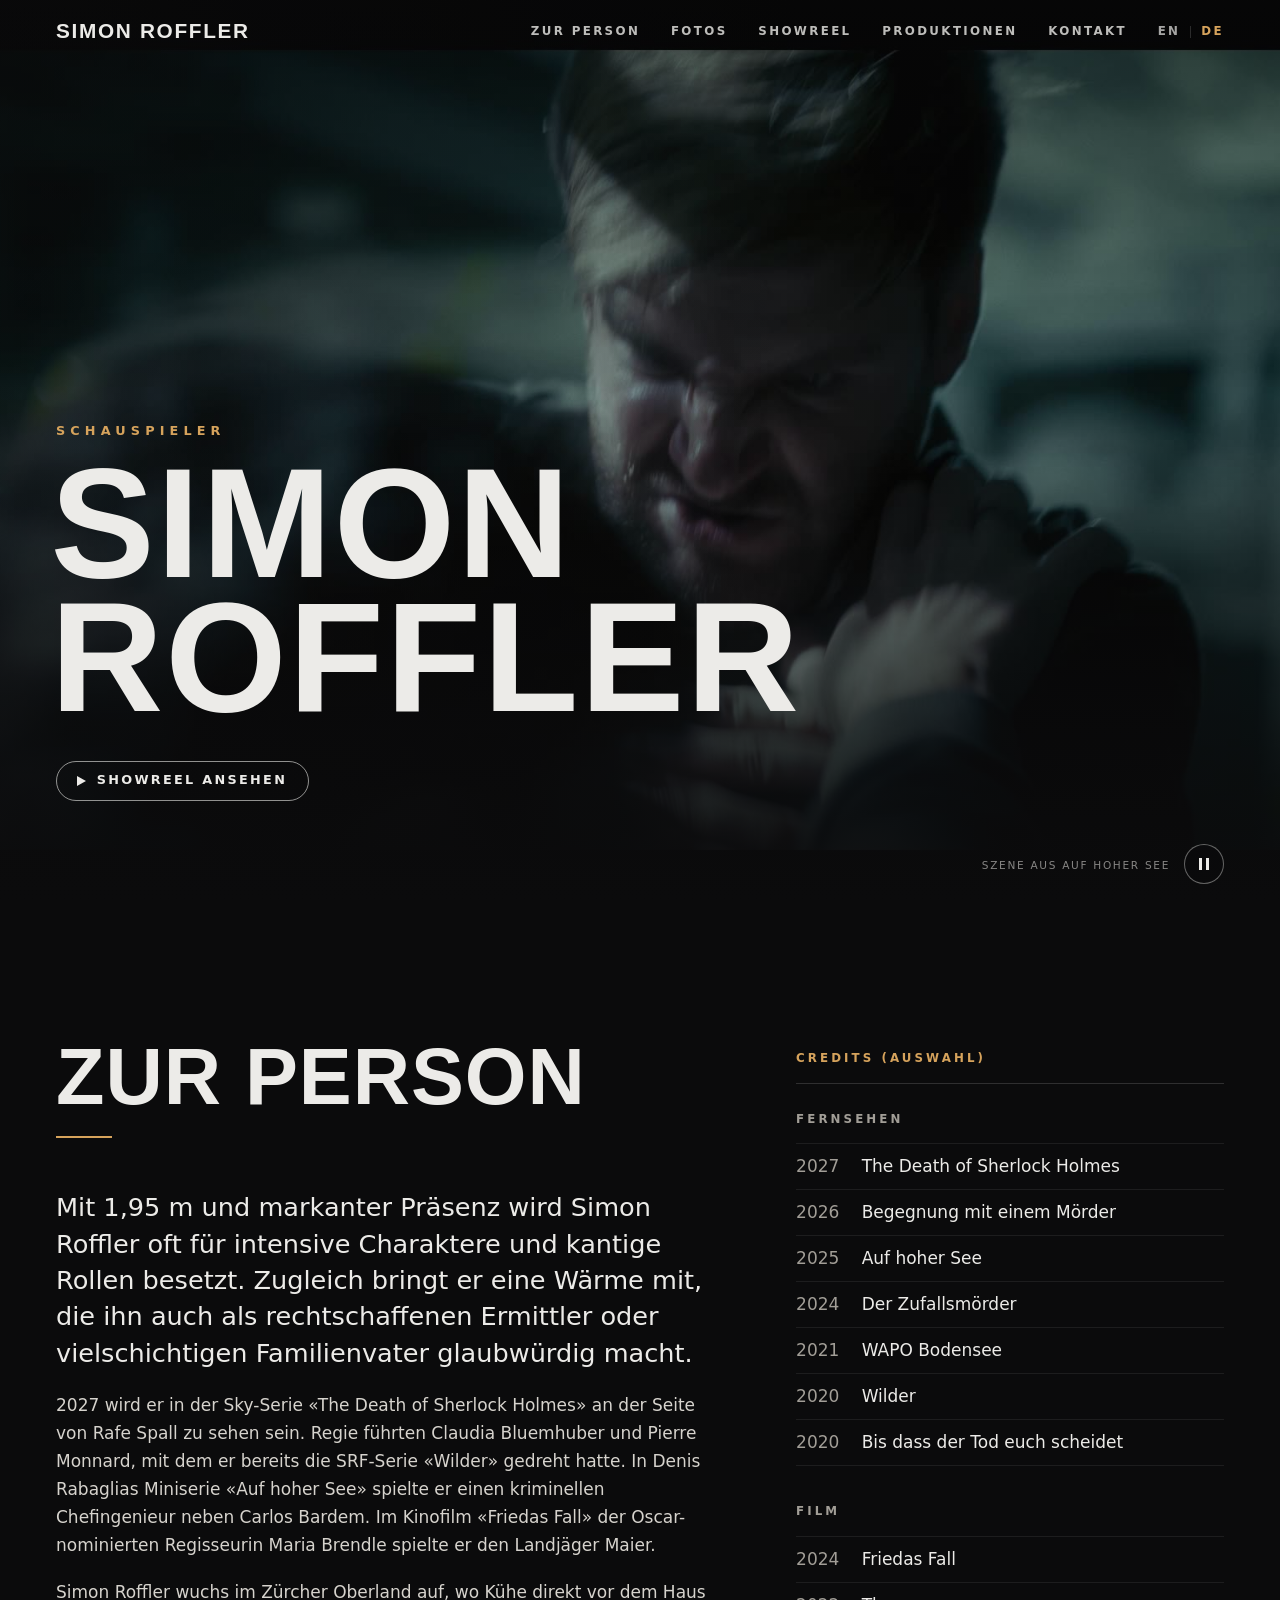
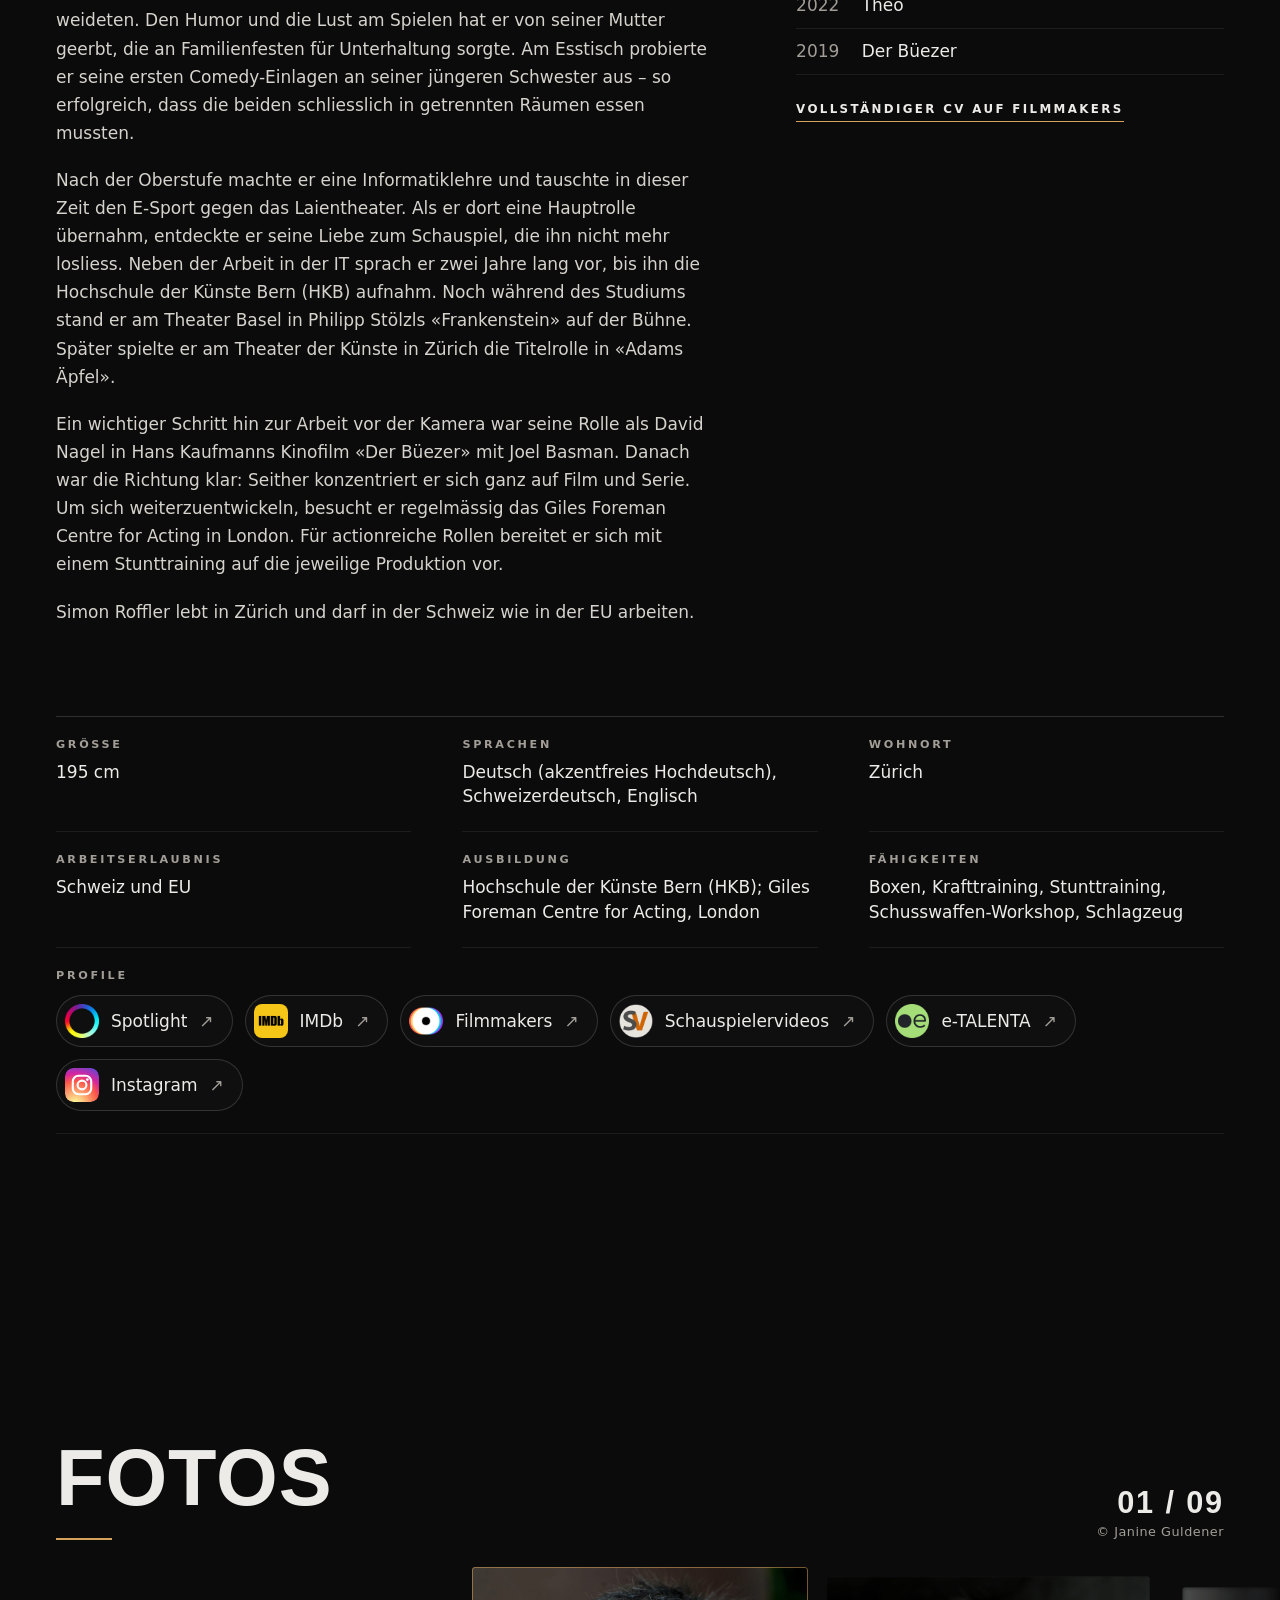
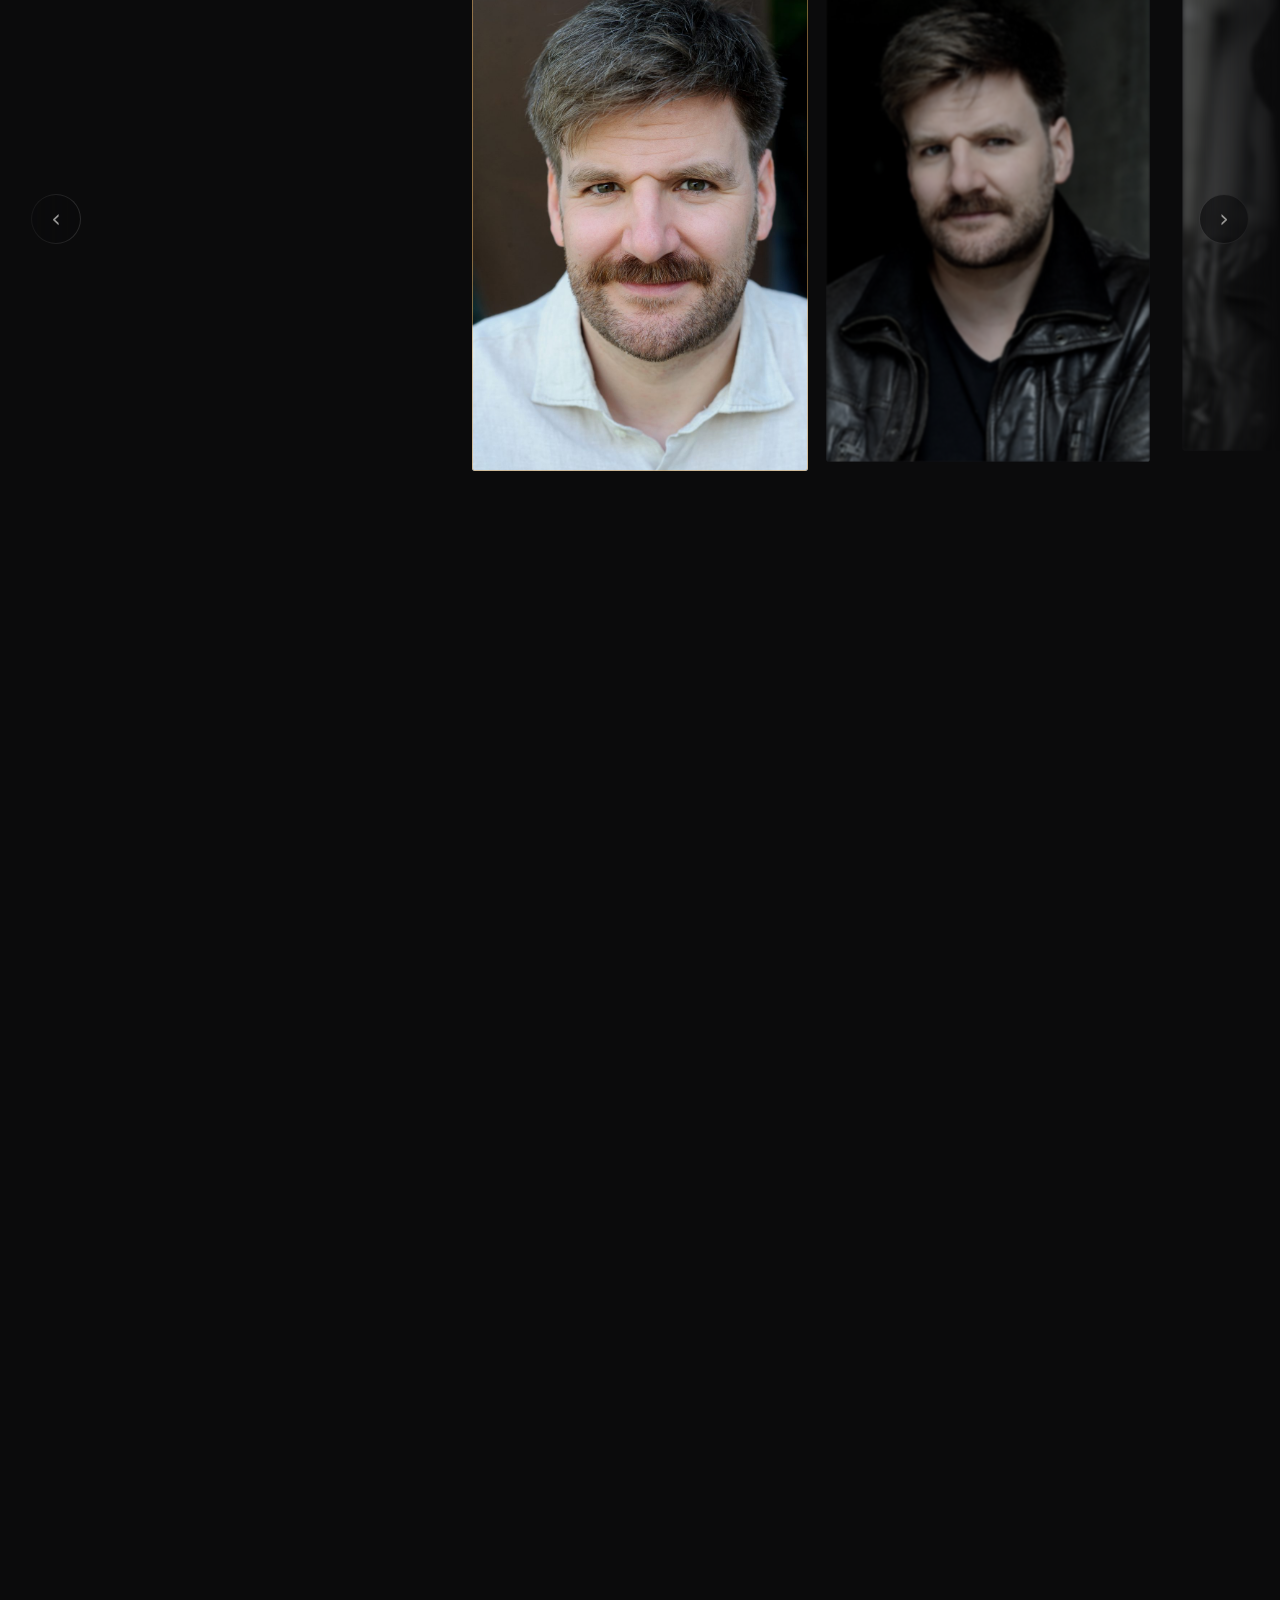
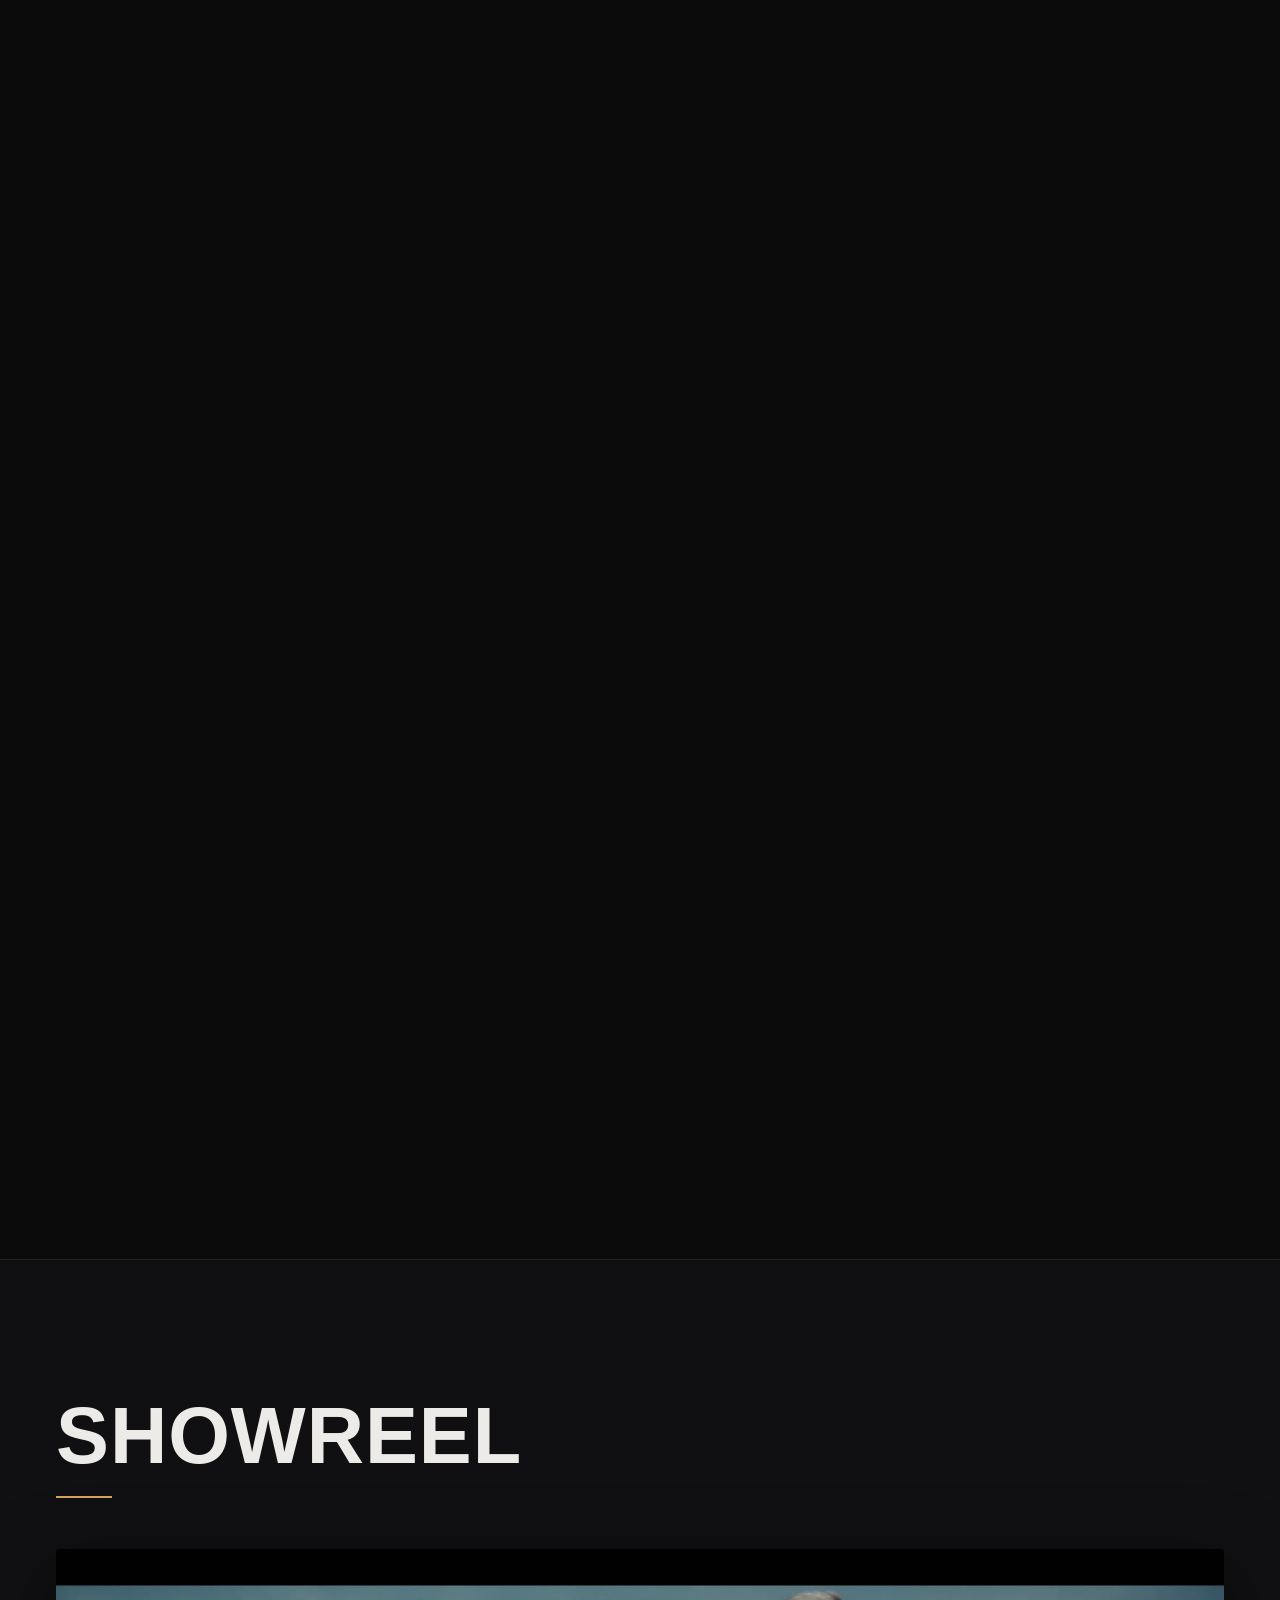
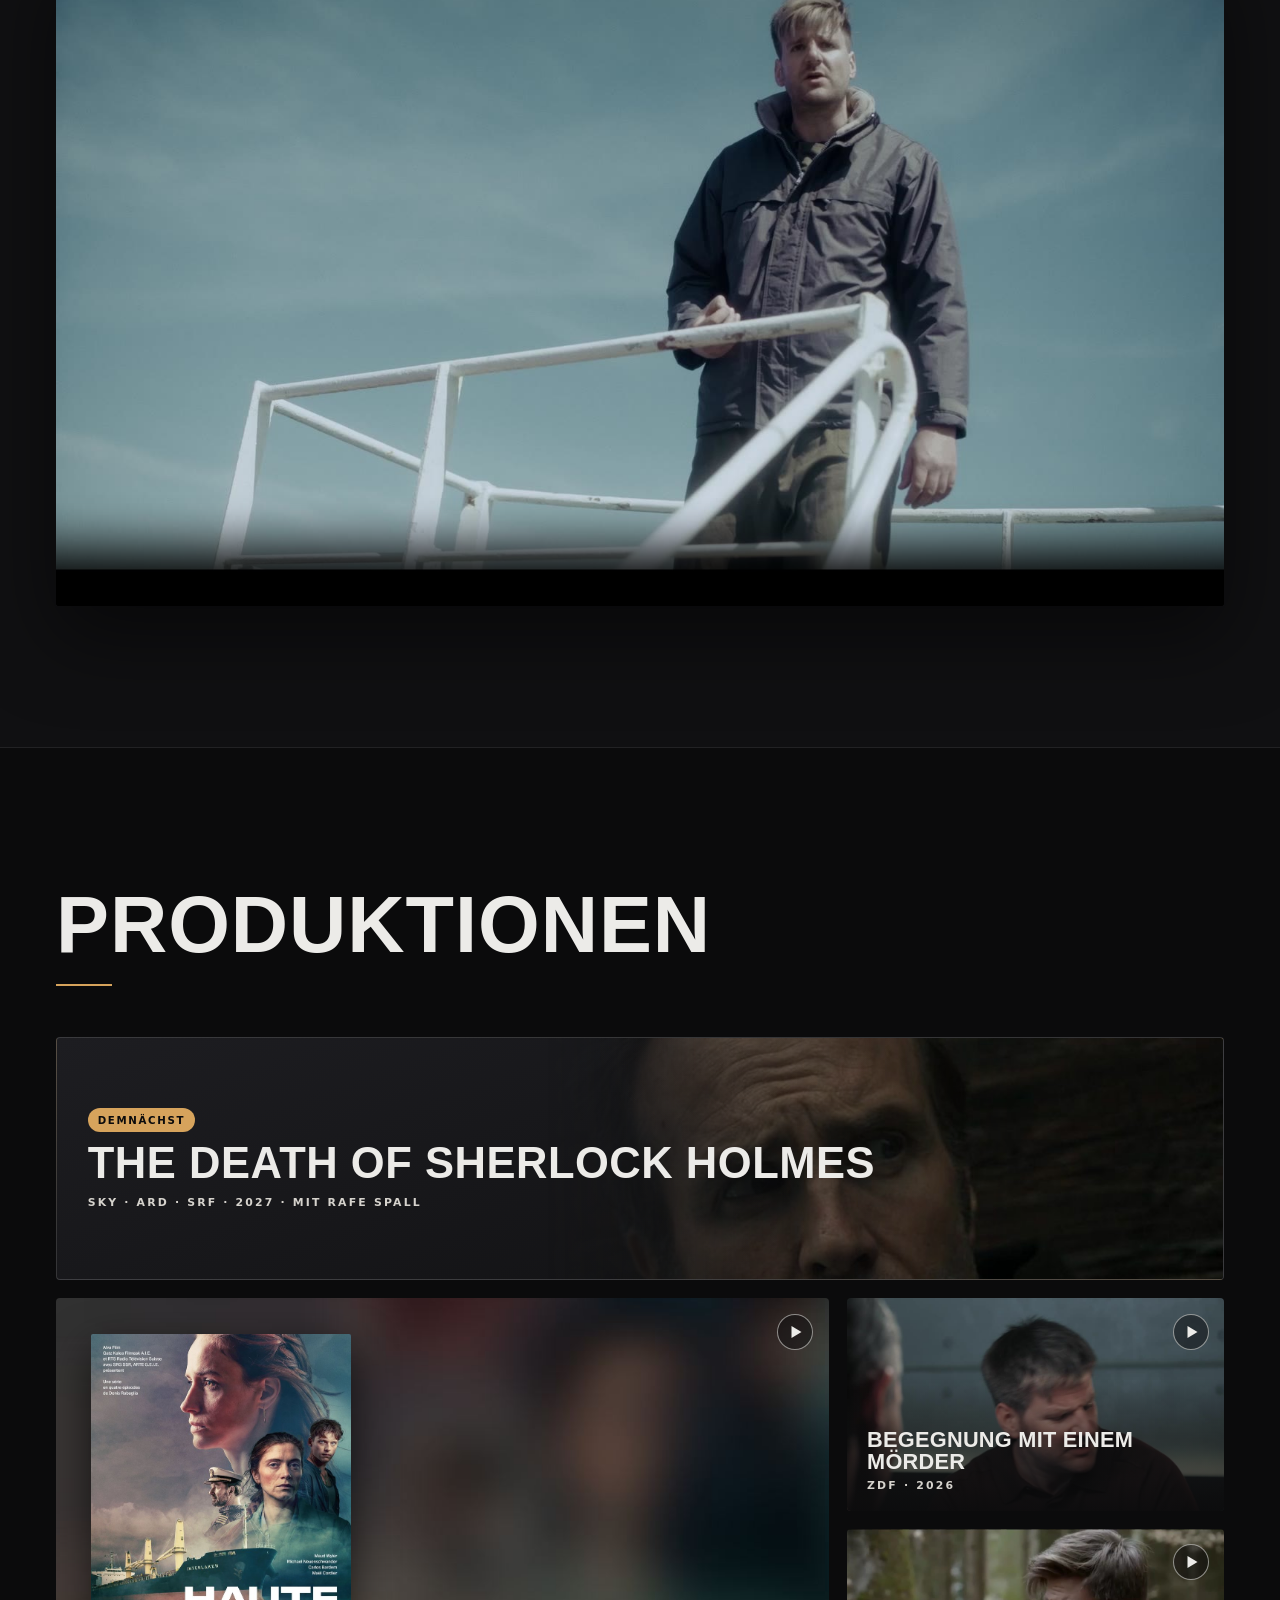
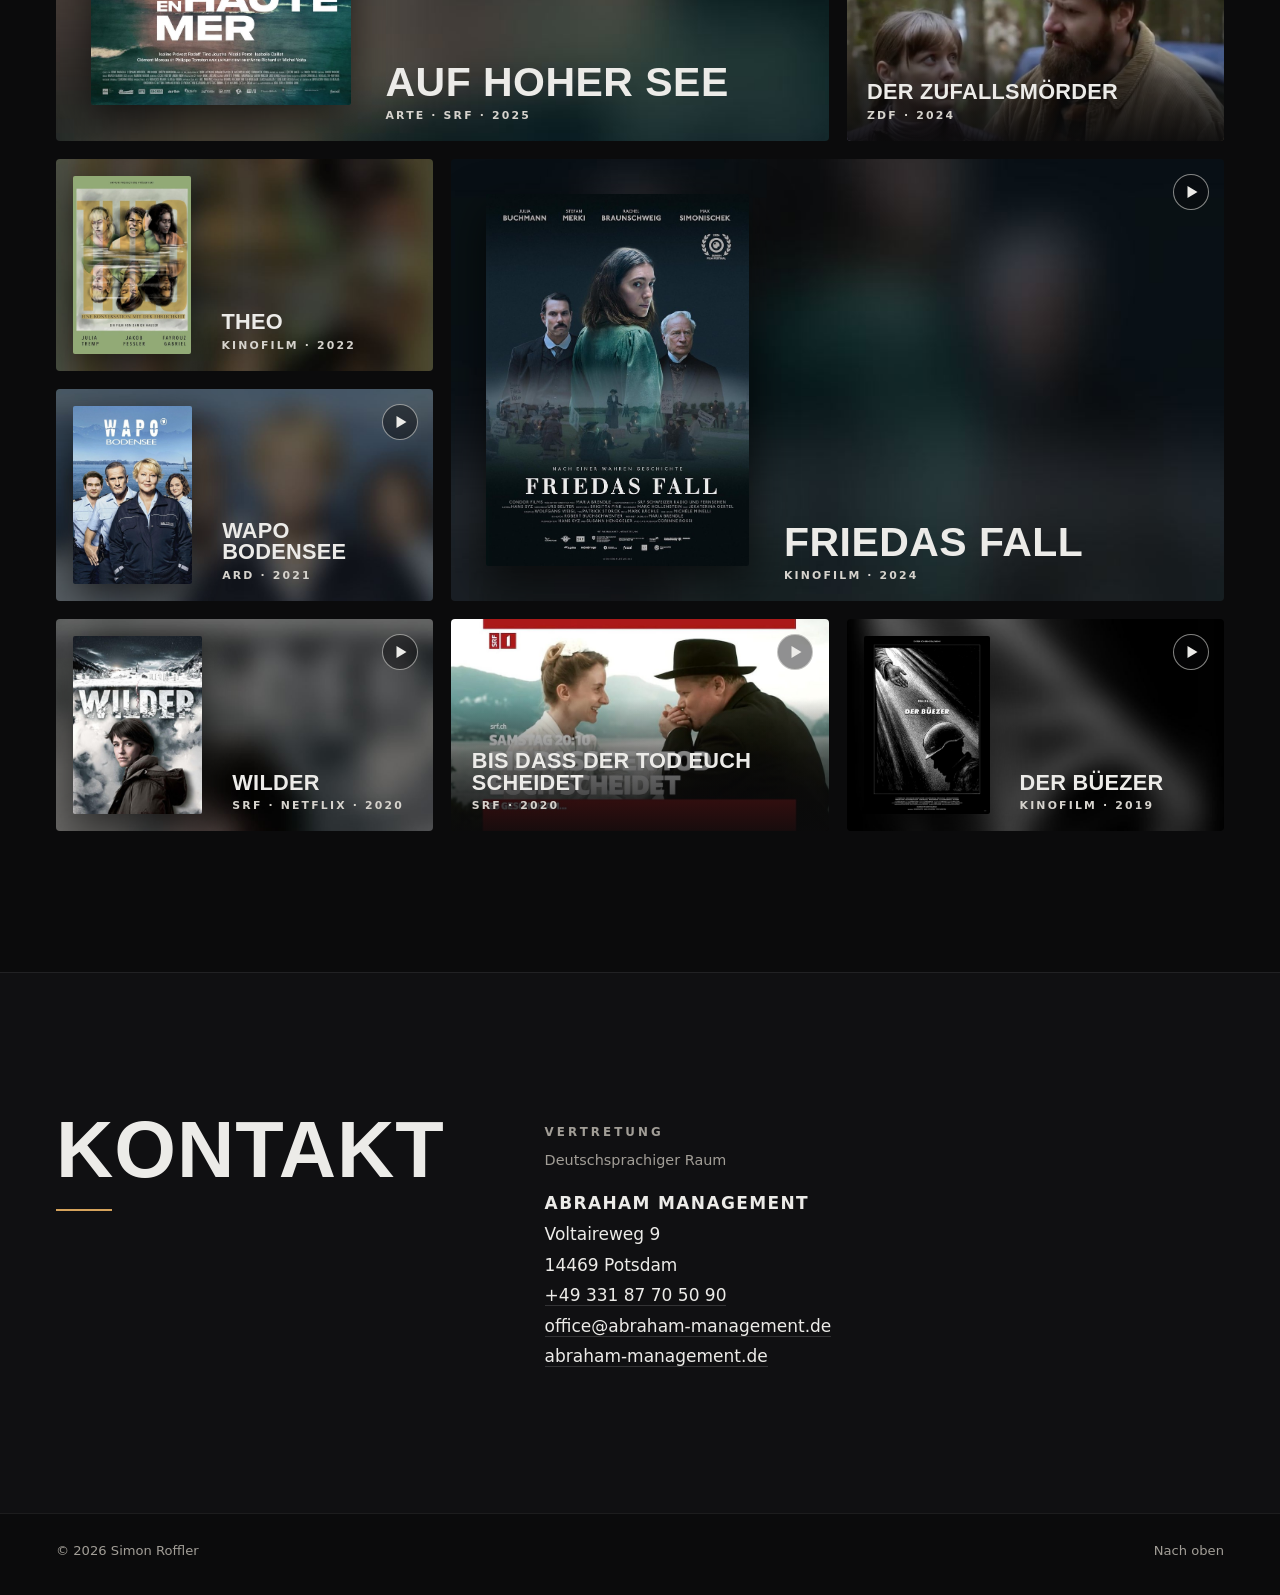
==== commit 3e8b9404: "Website 2026-11-18 20:21" ====
--- a/de/index.html
+++ b/de/index.html
@@ -116,7 +116,7 @@
 <p>2027 wird er in der Sky-Serie «The Death of Sherlock Holmes» an der Seite von Rafe Spall zu sehen sein. Regie führten Claudia Bluemhuber und Pierre Monnard, mit dem er bereits die SRF-Serie «Wilder» gedreht hatte. In Denis Rabaglias Miniserie «Auf hoher See» spielte er einen kriminellen Chefingenieur neben Carlos Bardem. Im Kinofilm «Friedas Fall» der Oscar-nominierten Regisseurin Maria Brendle spielte er den Landjäger Maier.</p>
 <p>Simon Roffler wuchs im Zürcher Oberland auf, wo Kühe direkt vor dem Haus weideten. Den Humor und die Lust am Spielen hat er von seiner Mutter geerbt, die an Familienfesten für Unterhaltung sorgte. Am Esstisch probierte er seine ersten Comedy-Einlagen an seiner jüngeren Schwester aus – so erfolgreich, dass die beiden schliesslich in getrennten Räumen essen mussten.</p>
 <p>Nach der Oberstufe machte er eine Informatiklehre und tauschte in dieser Zeit den E-Sport gegen das Laientheater. Als er dort eine Hauptrolle übernahm, entdeckte er seine Liebe zum Schauspiel, die ihn nicht mehr losliess. Neben der Arbeit in der IT sprach er zwei Jahre lang vor, bis ihn die Hochschule der Künste Bern (HKB) aufnahm. Noch während des Studiums stand er am Theater Basel in Philipp Stölzls «Frankenstein» auf der Bühne. Später spielte er am Theater der Künste in Zürich die Titelrolle in «Adams Äpfel».</p>
-<p>Ein wichtiger Schritt hin zur Arbeit vor der Kamera war Hans Kaufmanns Kinofilm «Der Büezer» mit Joel Basman. Danach war die Richtung klar: Seither konzentriert er sich ganz auf Film und Serie. Um sich weiterzuentwickeln, besucht er regelmässig das Giles Foreman Centre for Acting in London. Für actionreiche Rollen bereitet er sich mit einem Stunttraining auf die jeweilige Produktion vor.</p>
+<p>Ein wichtiger Schritt hin zur Arbeit vor der Kamera war seine Rolle als David Nagel in Hans Kaufmanns Kinofilm «Der Büezer» mit Joel Basman. Danach war die Richtung klar: Seither konzentriert er sich ganz auf Film und Serie. Um sich weiterzuentwickeln, besucht er regelmässig das Giles Foreman Centre for Acting in London. Für actionreiche Rollen bereitet er sich mit einem Stunttraining auf die jeweilige Produktion vor.</p>
 <p>Simon Roffler lebt in Zürich und darf in der Schweiz wie in der EU arbeiten.</p>
 </div>
       </div>
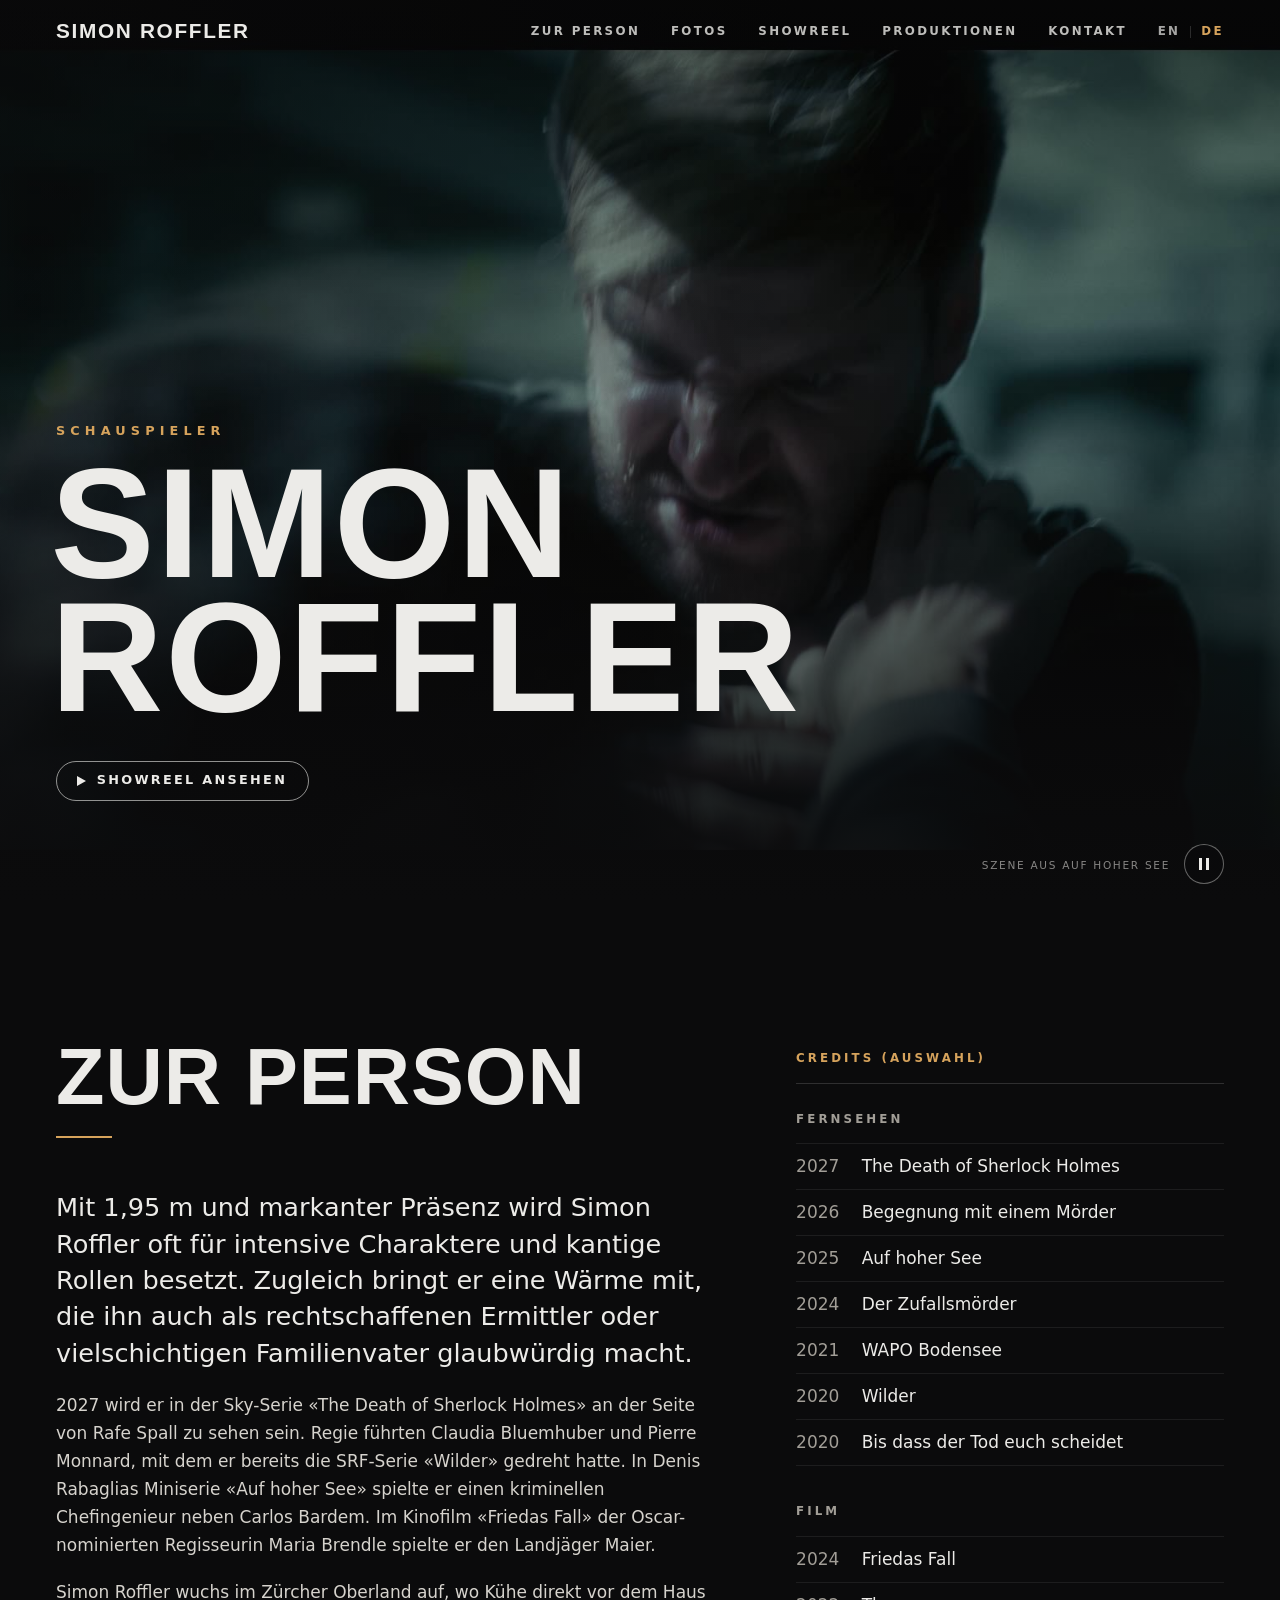
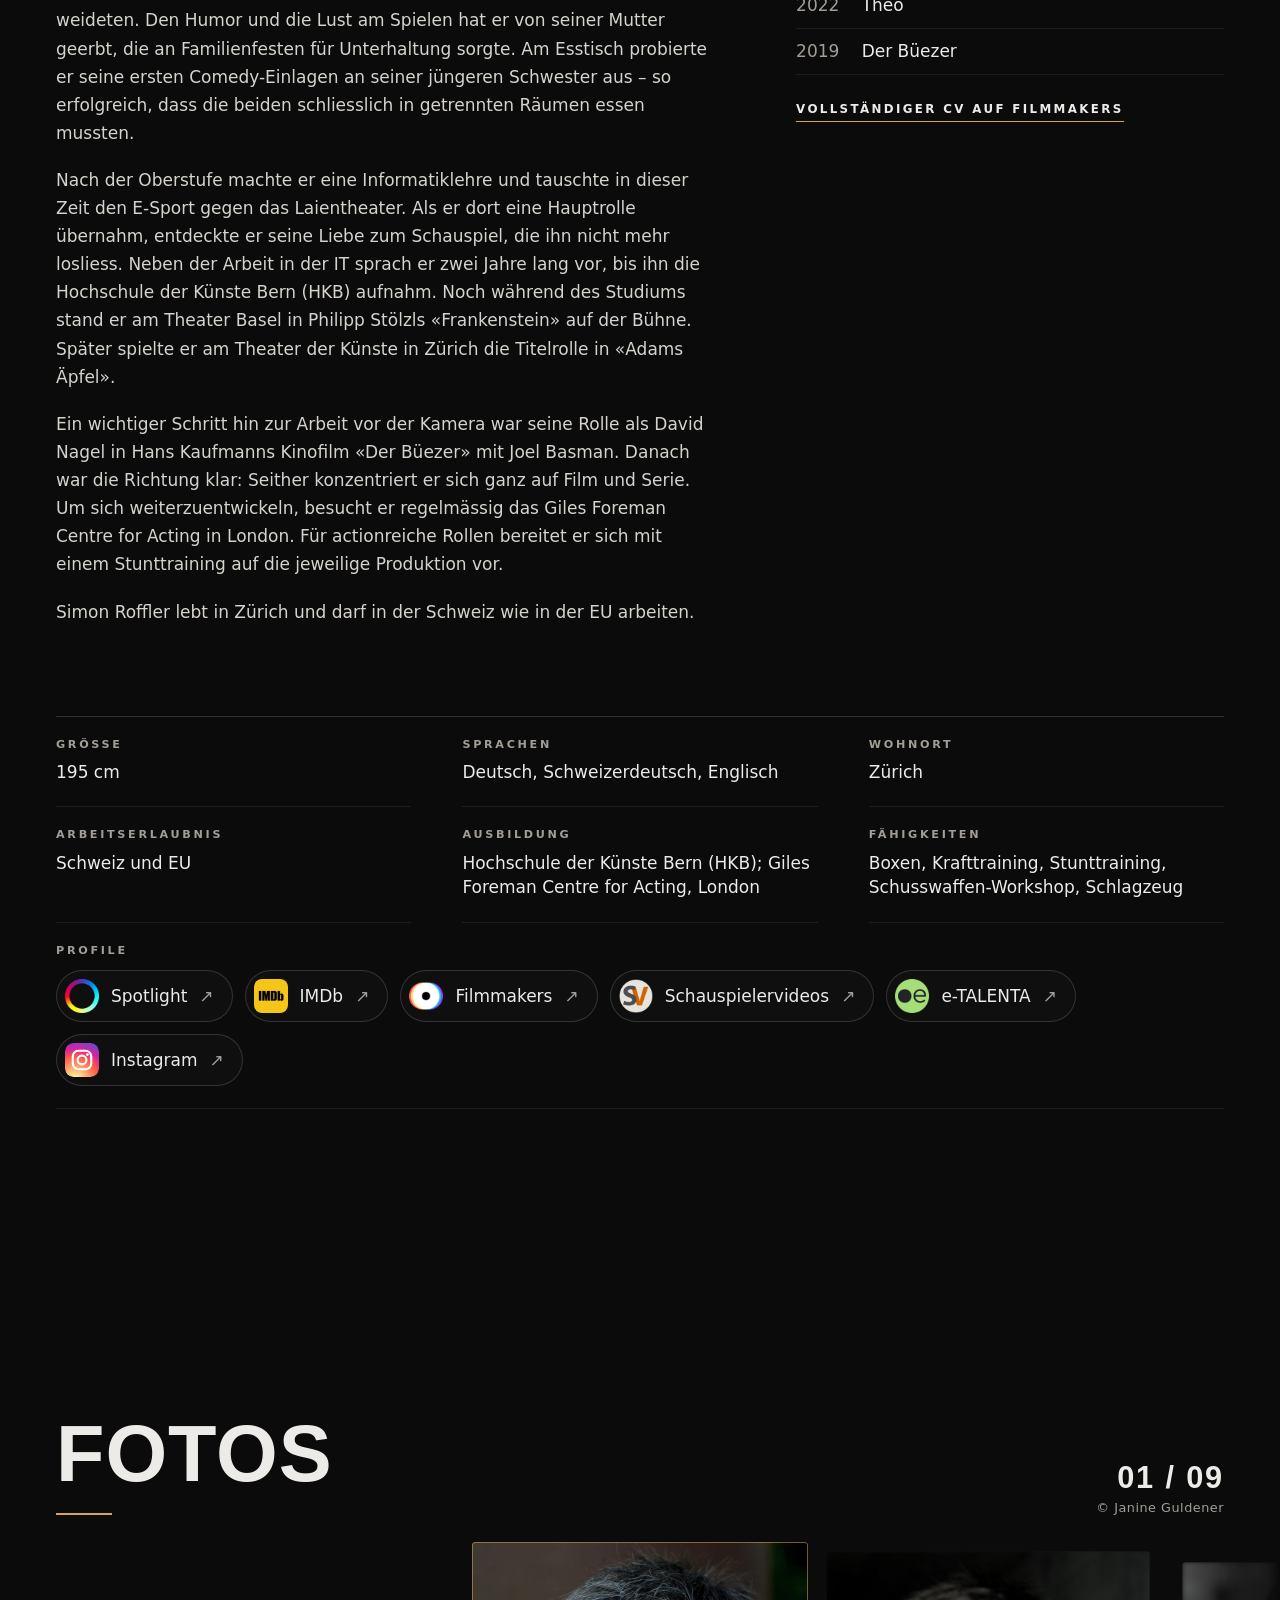
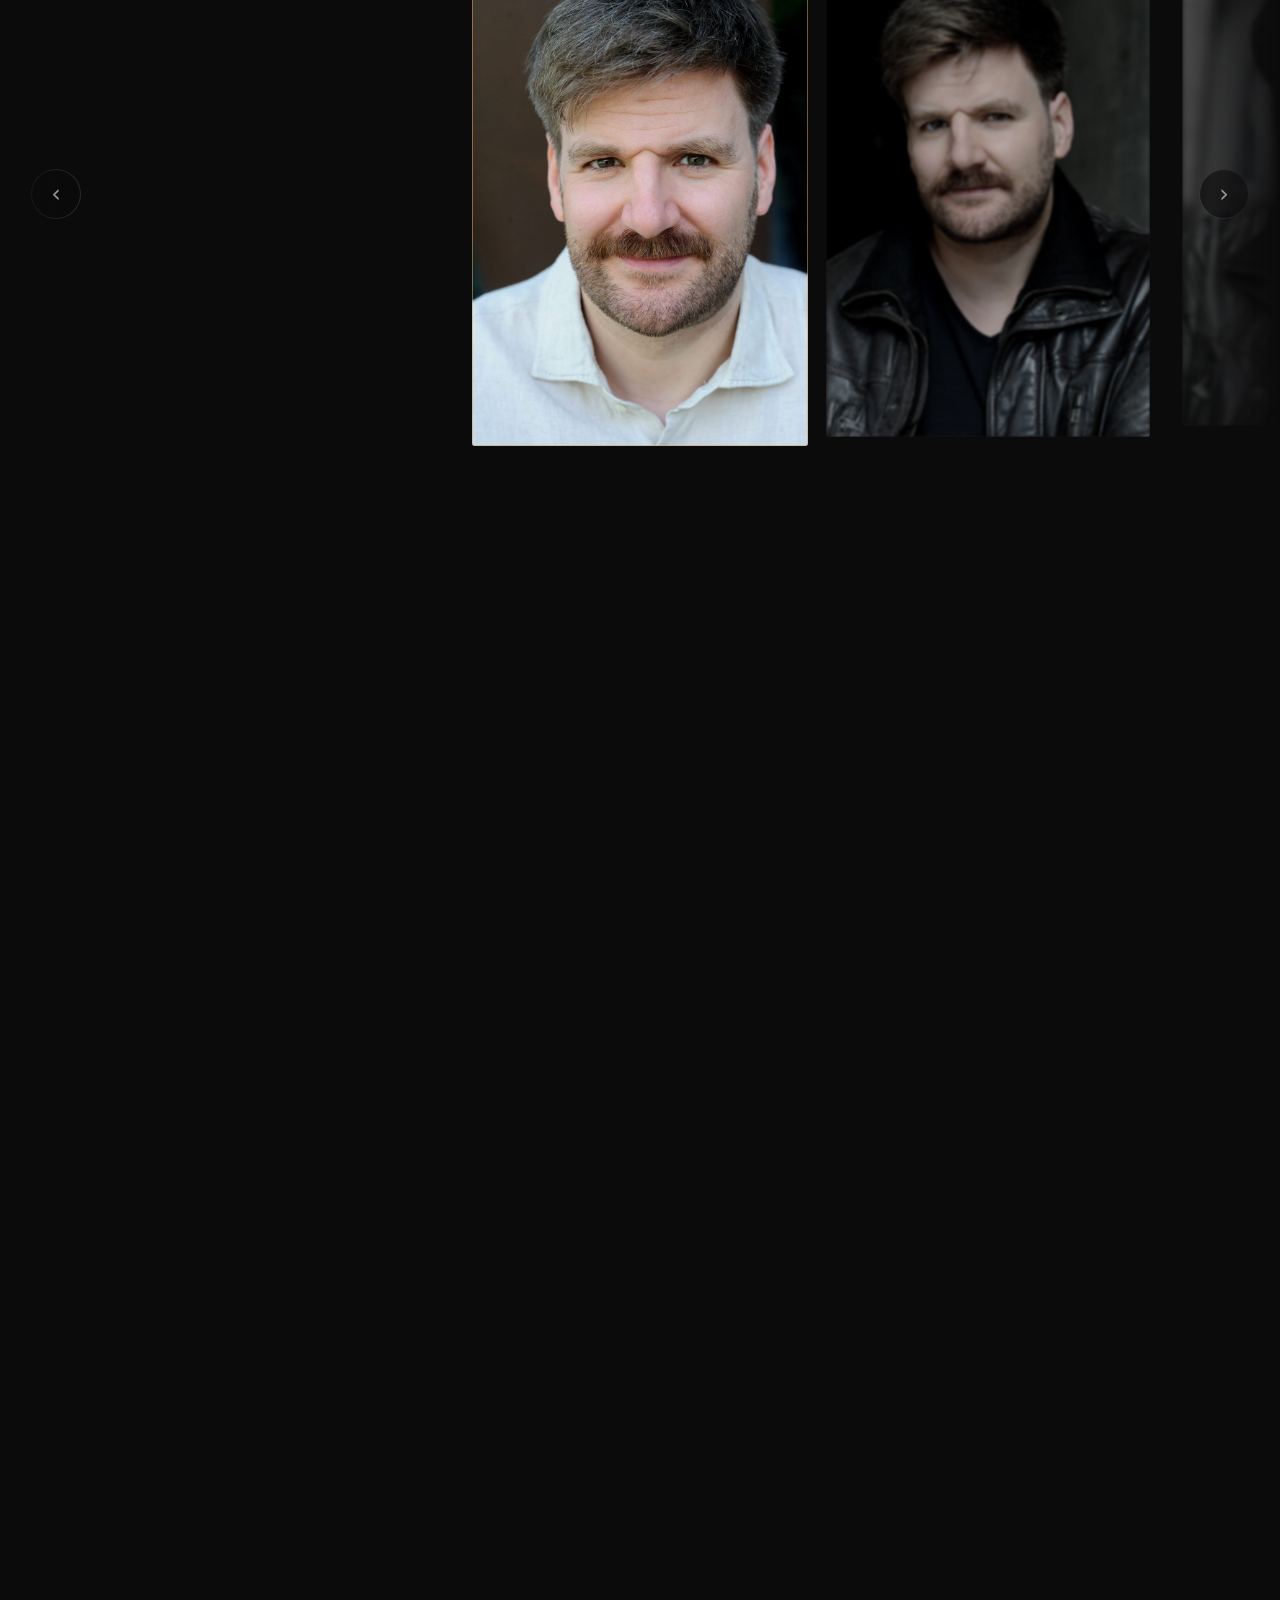
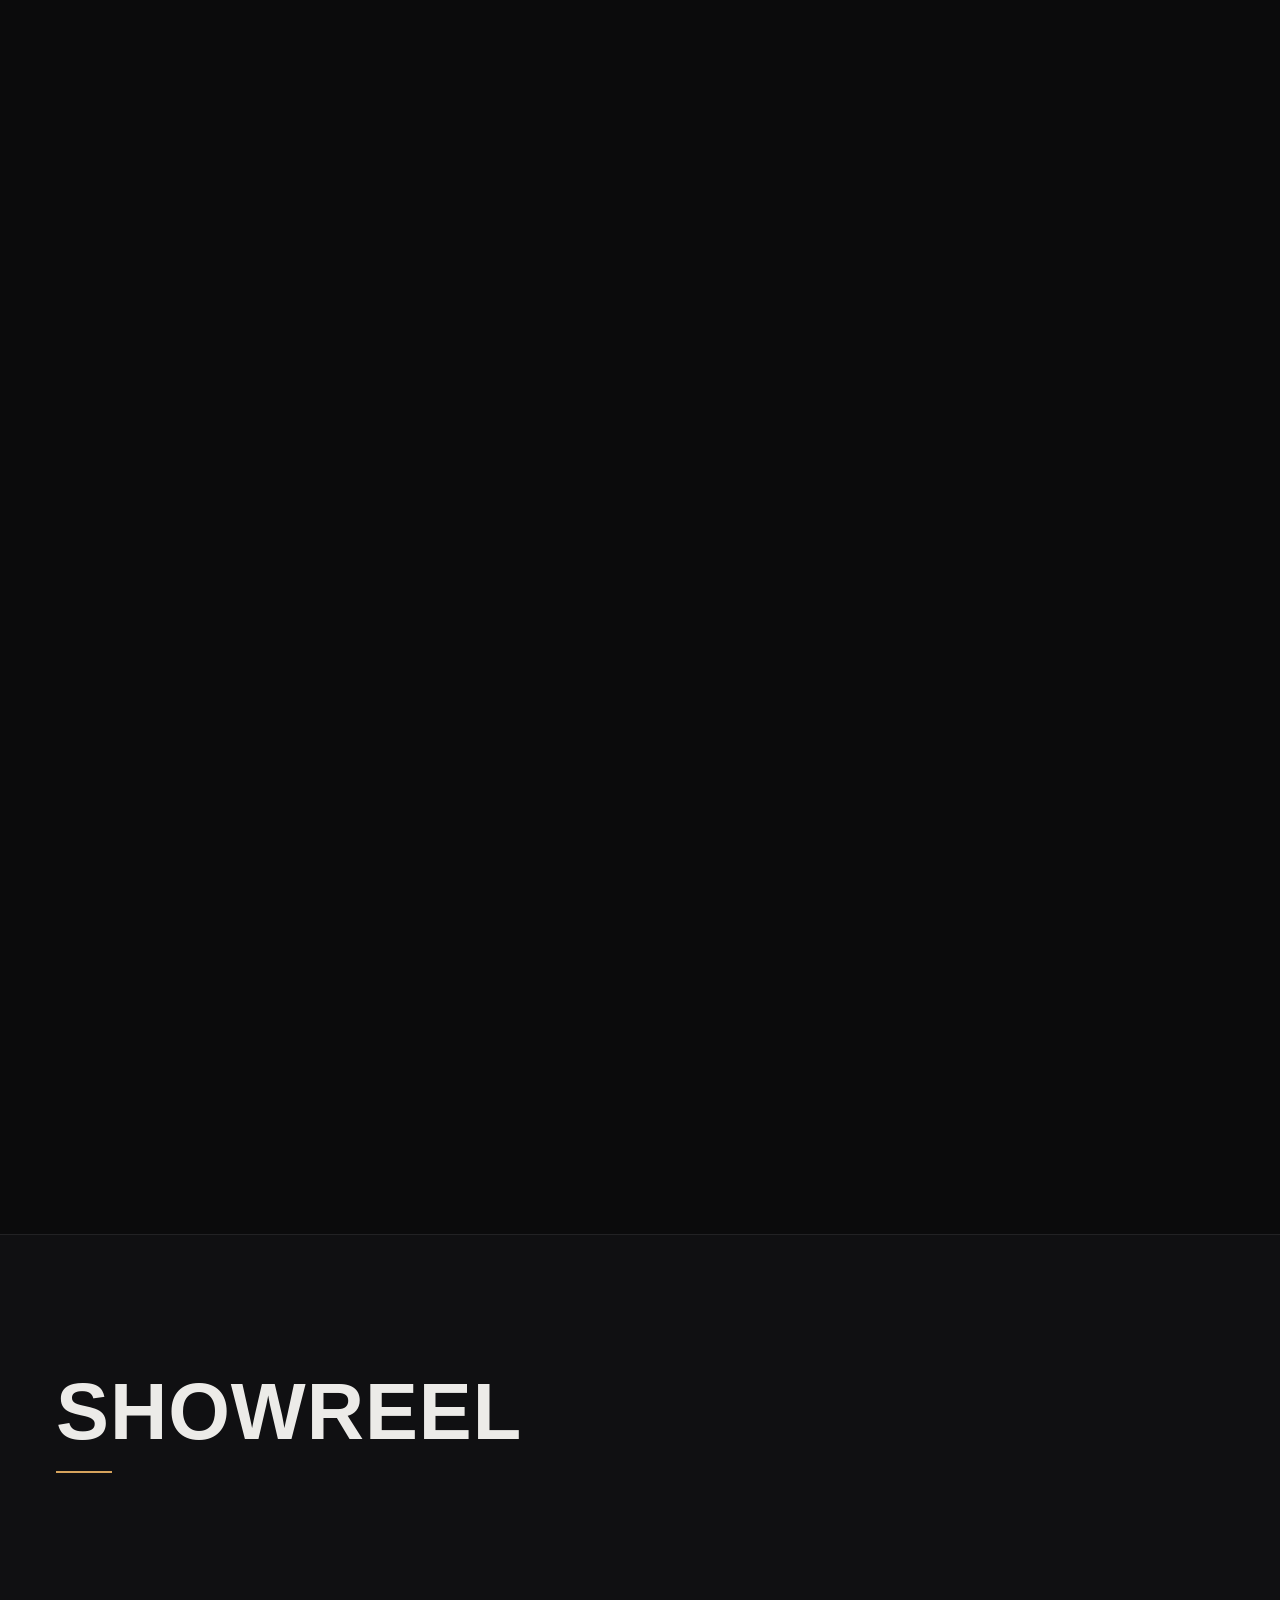
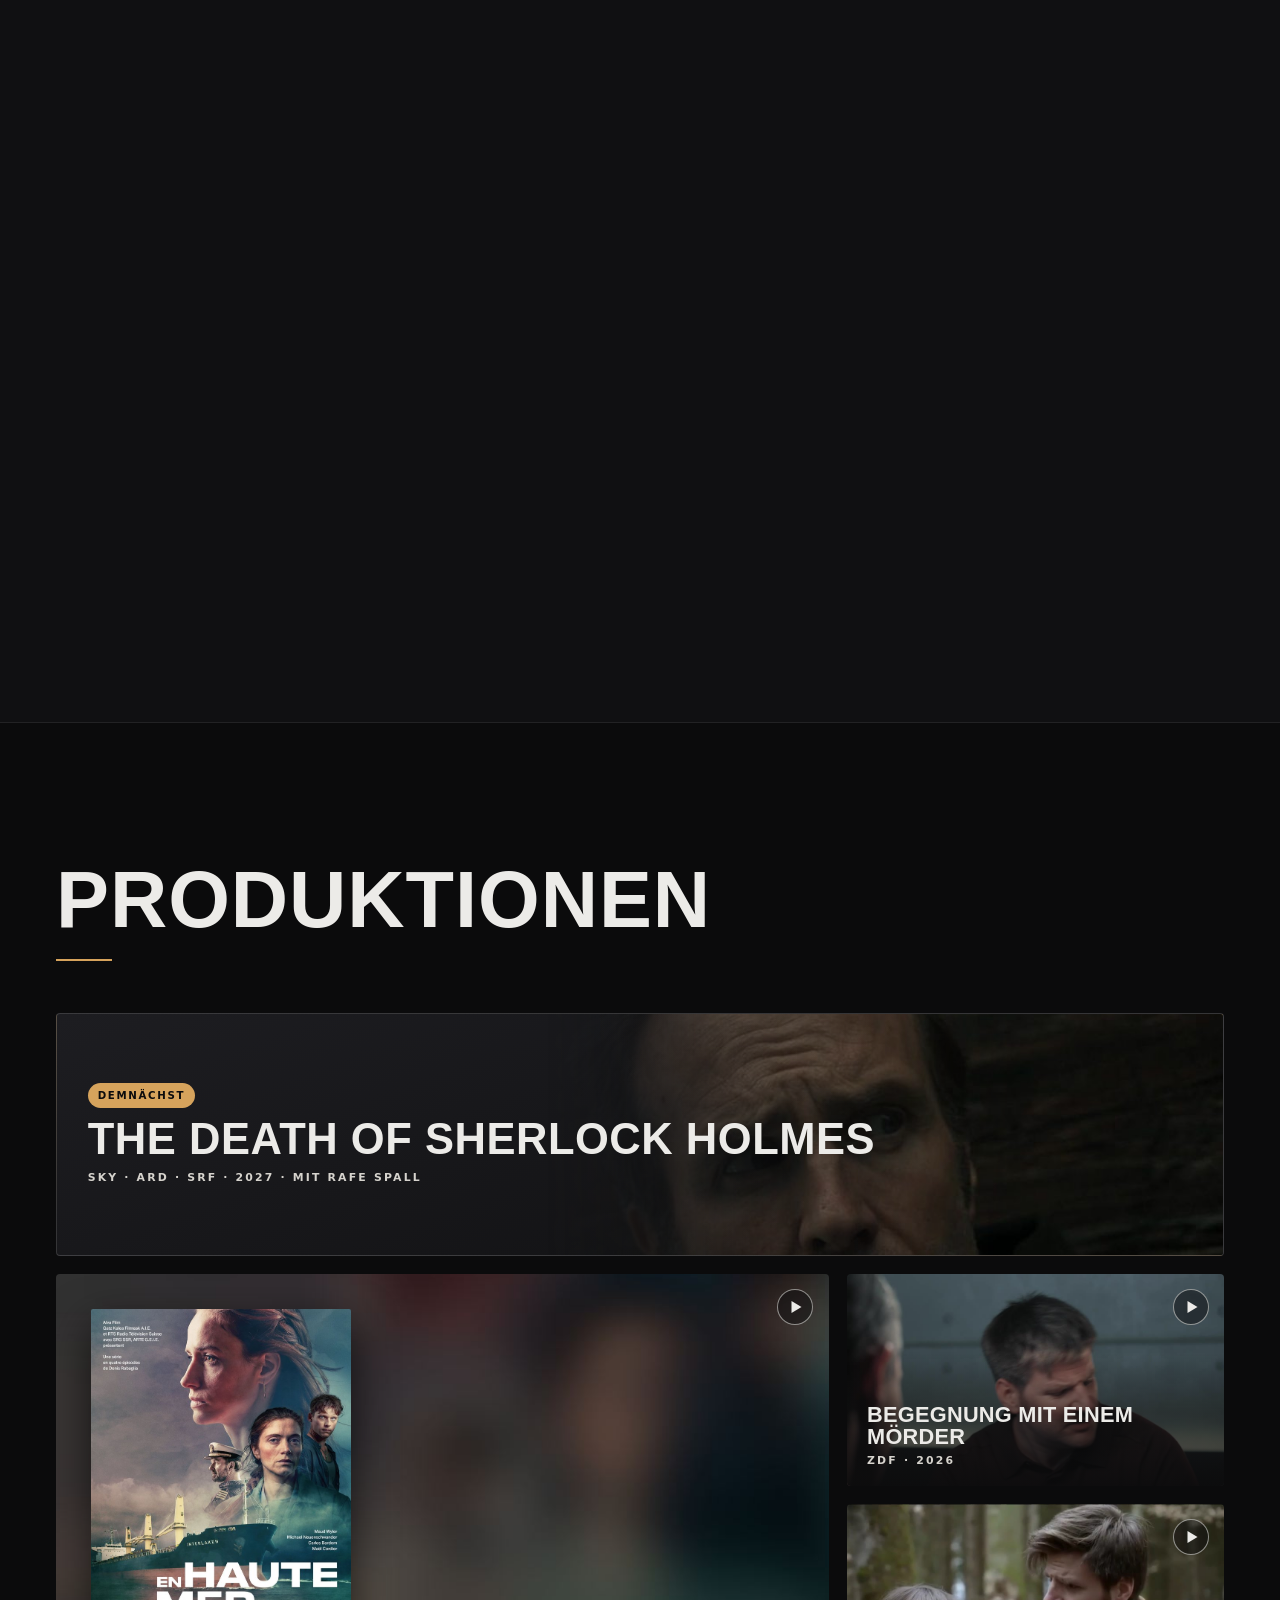
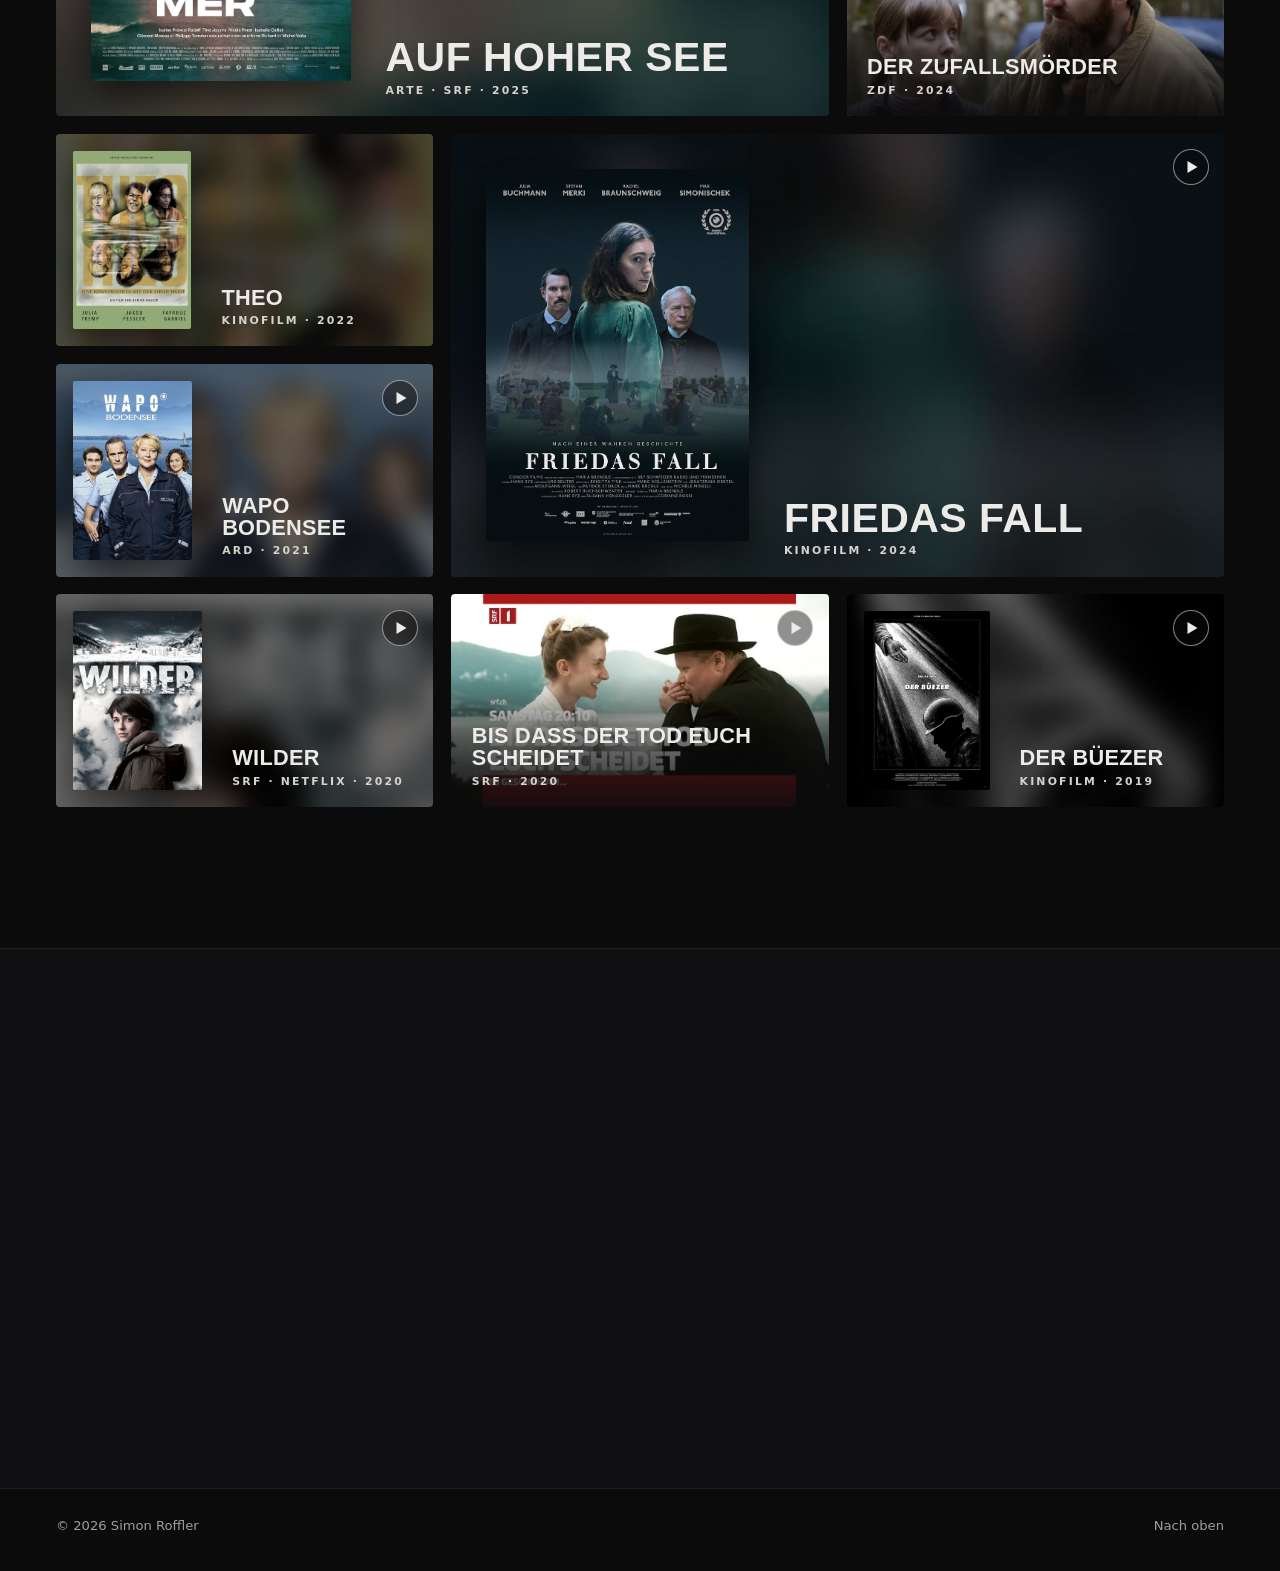
==== commit 09f64aab: "Website 2026-11-18 21:51" ====
--- a/de/index.html
+++ b/de/index.html
@@ -147,7 +147,7 @@
     </div>
     <dl class="facts reveal" aria-label="Fakten">
       <div><dt>Grösse</dt><dd>195 cm</dd></div>
-<div><dt>Sprachen</dt><dd>Deutsch (akzentfreies Hochdeutsch), Schweizerdeutsch, Englisch</dd></div>
+<div><dt>Sprachen</dt><dd>Deutsch, Schweizerdeutsch, Englisch</dd></div>
 <div><dt>Wohnort</dt><dd>Zürich</dd></div>
 <div><dt>Arbeitserlaubnis</dt><dd>Schweiz und EU</dd></div>
 <div><dt>Ausbildung</dt><dd>Hochschule der Künste Bern (HKB); Giles Foreman Centre for Acting, London</dd></div>
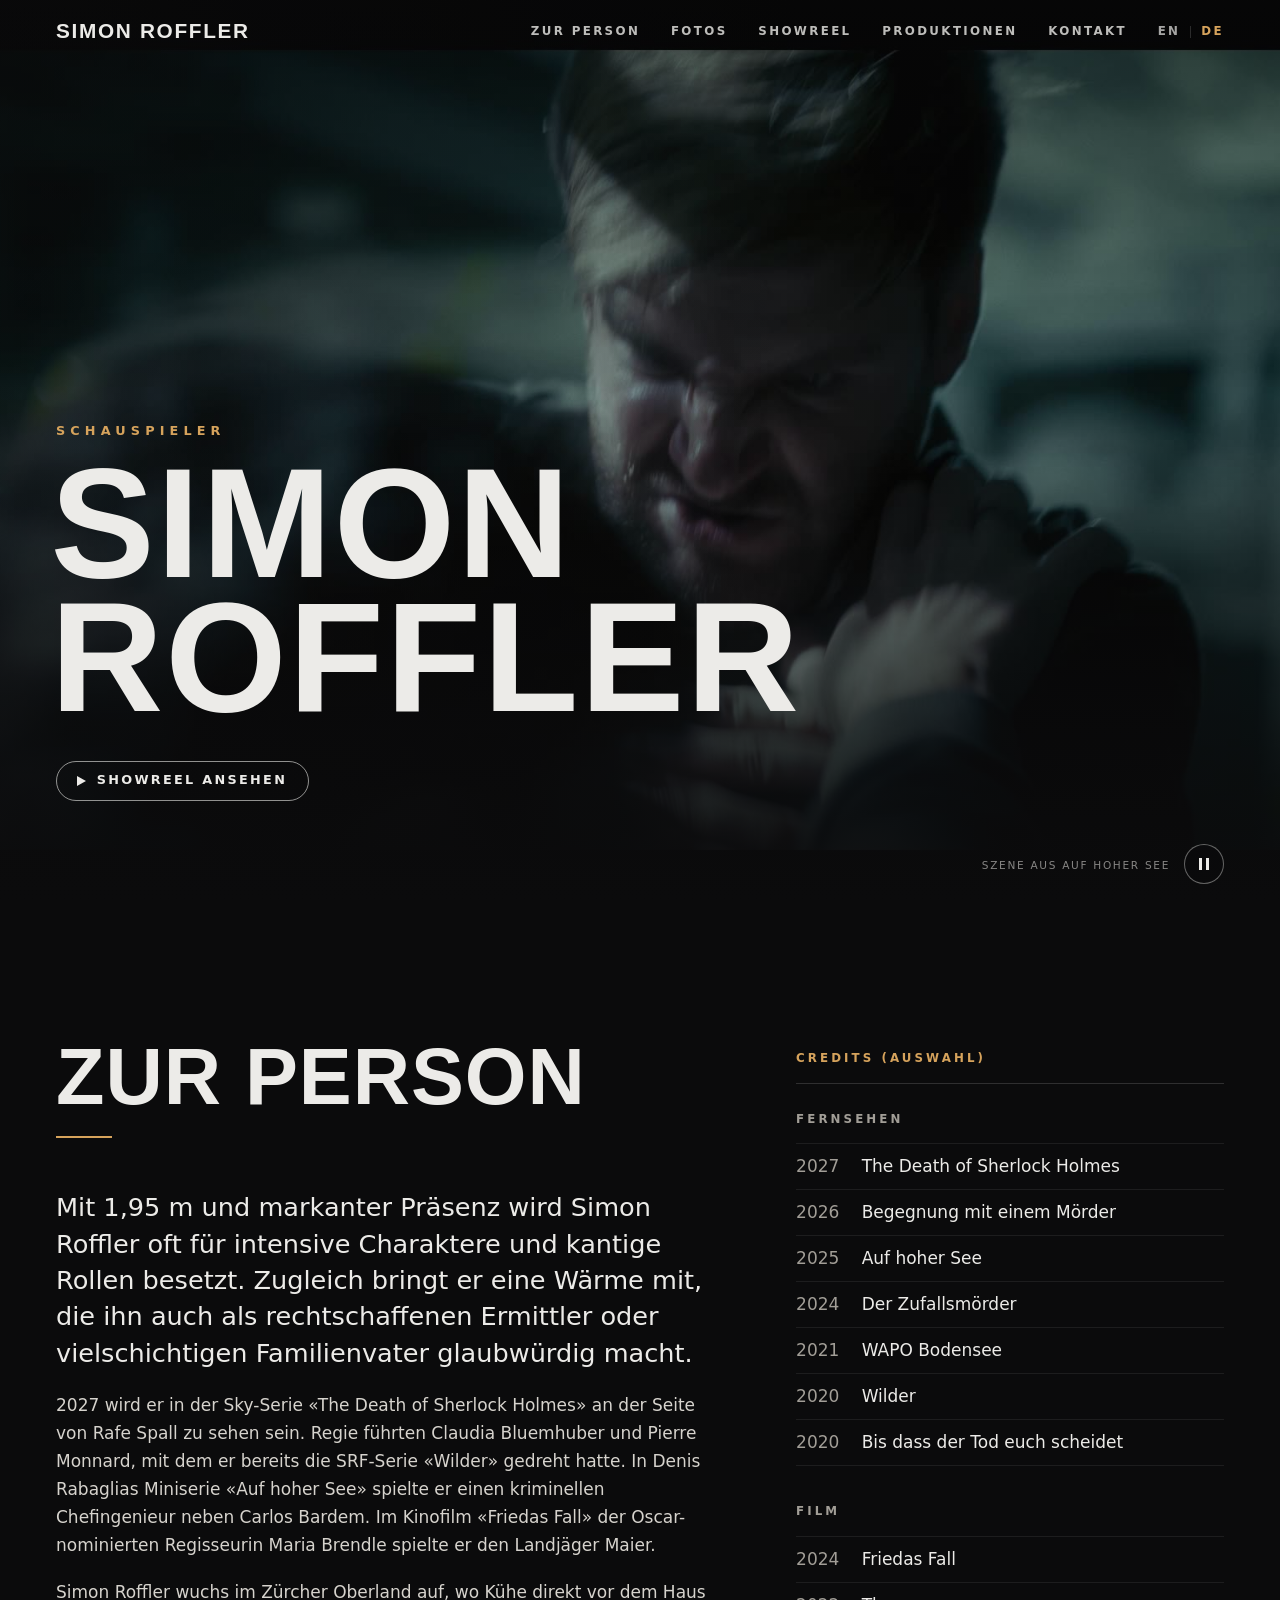
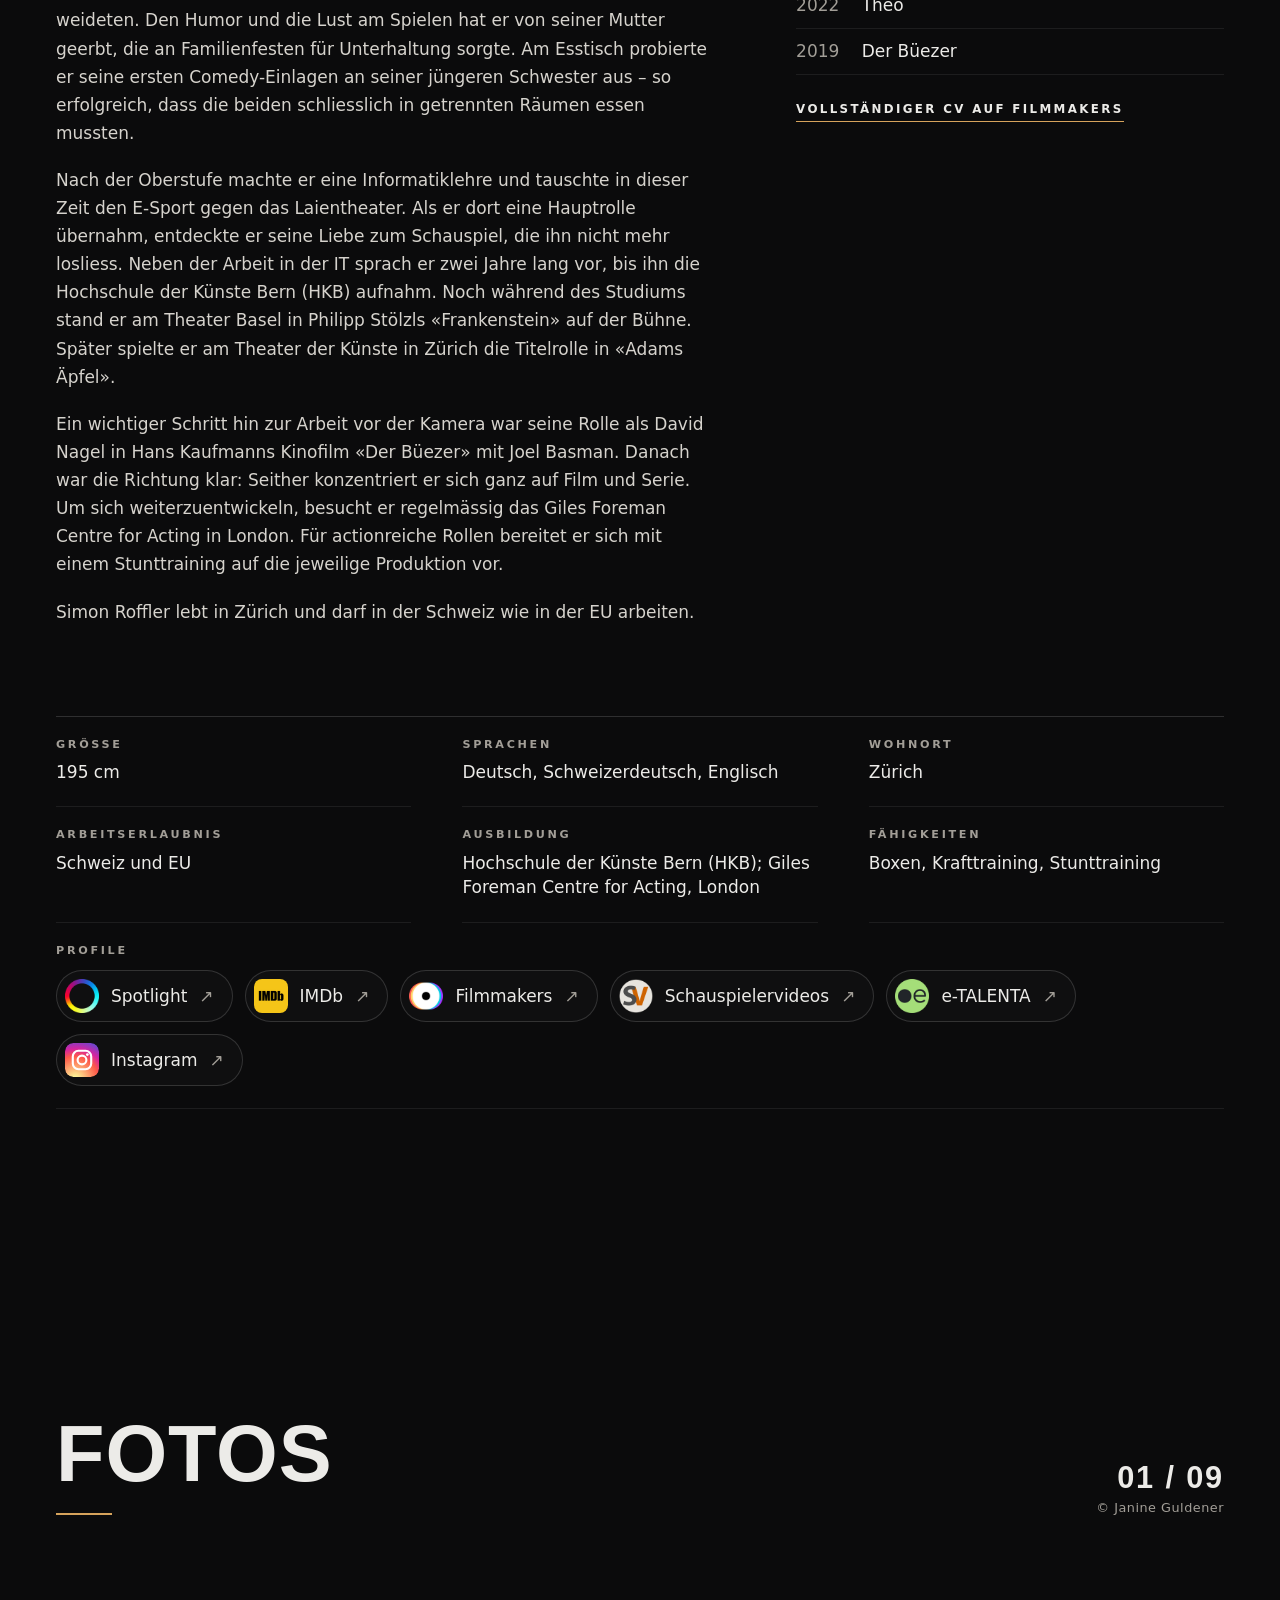
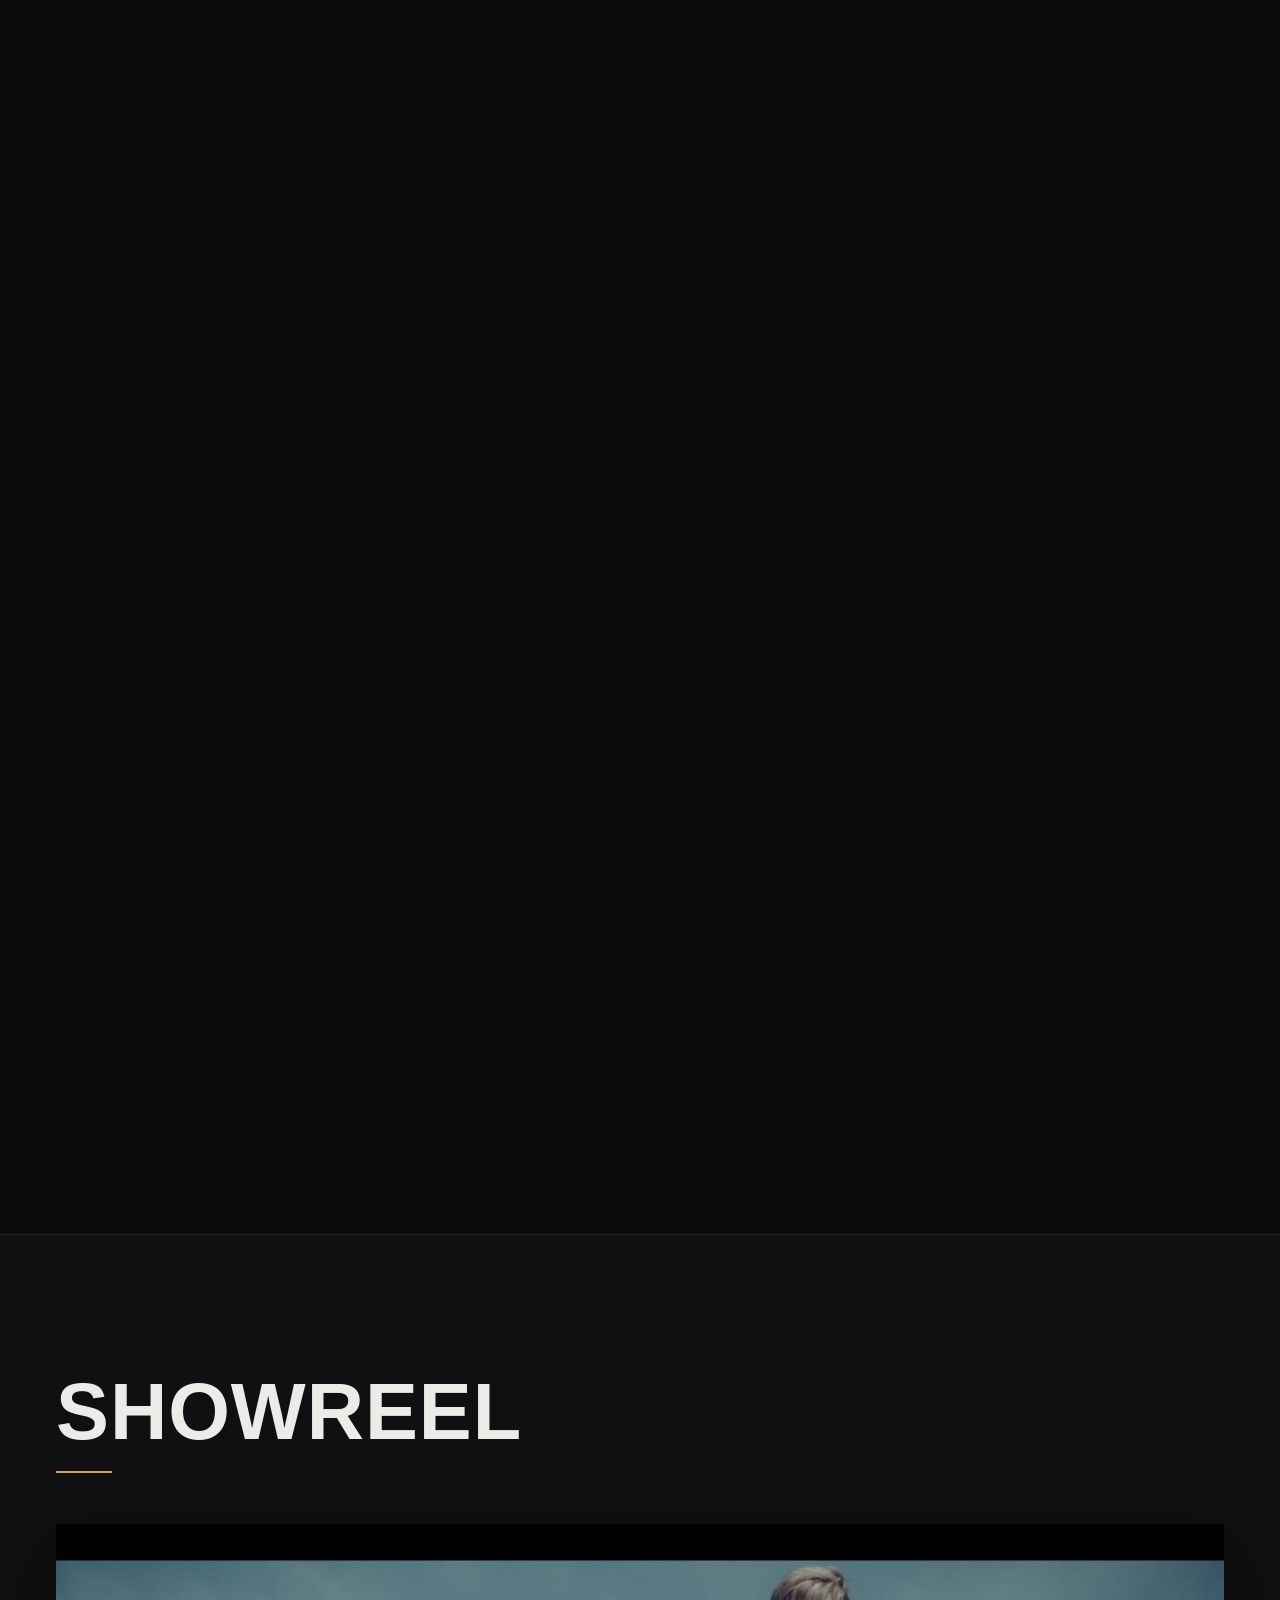
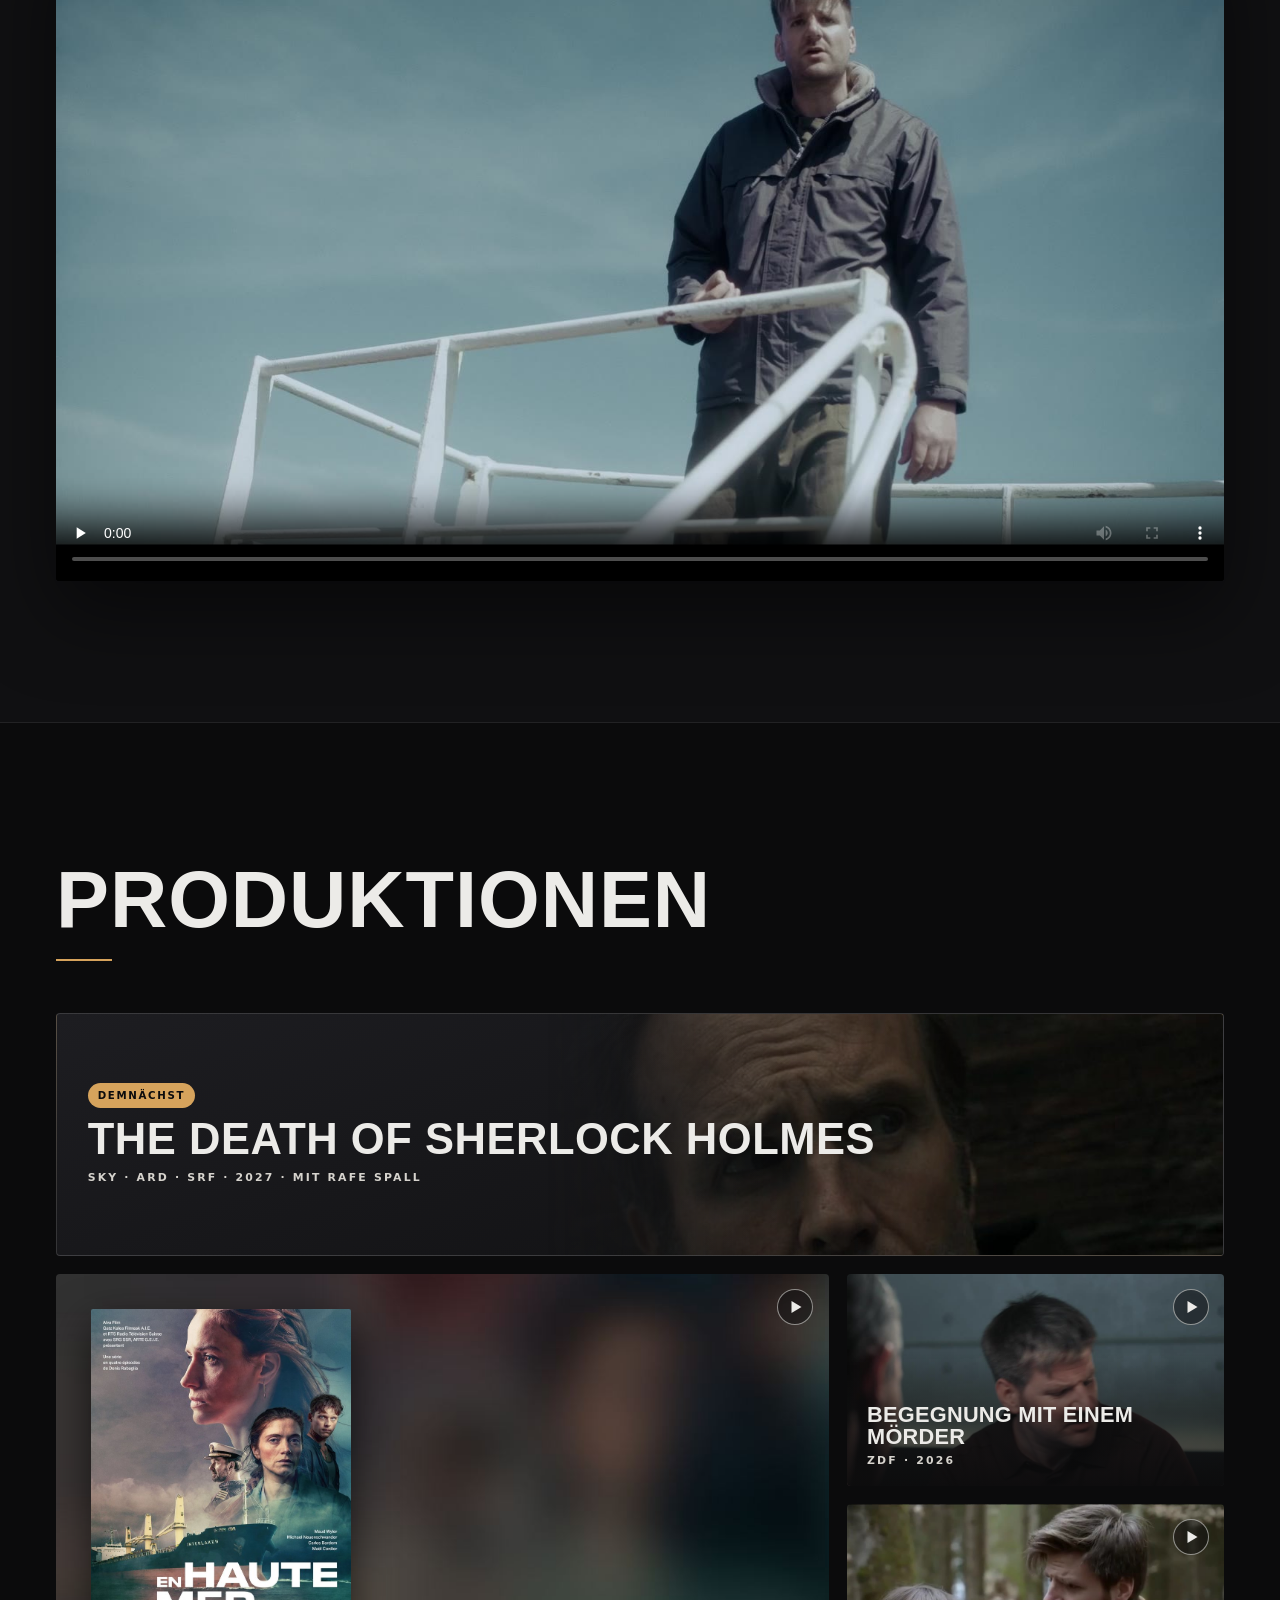
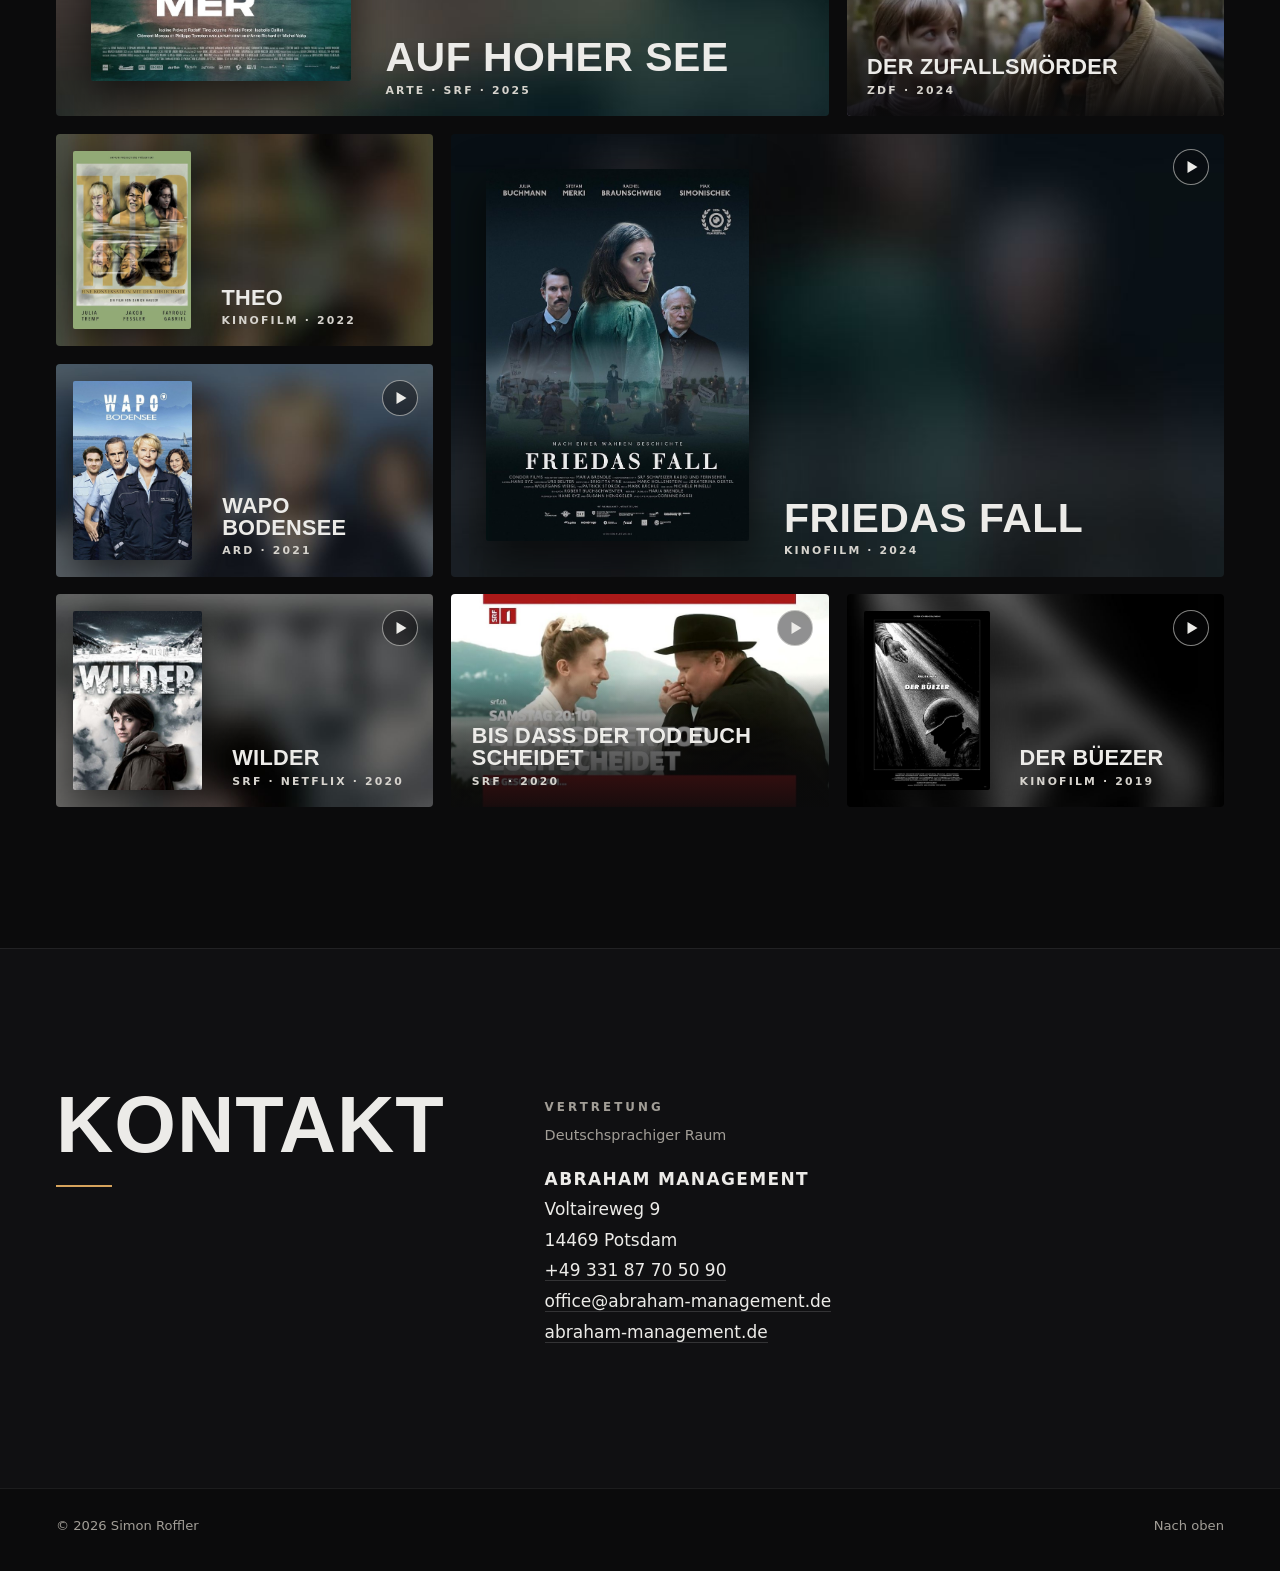
==== commit c09ec314: "Website 2026-11-18 21:54" ====
--- a/de/index.html
+++ b/de/index.html
@@ -151,7 +151,7 @@
 <div><dt>Wohnort</dt><dd>Zürich</dd></div>
 <div><dt>Arbeitserlaubnis</dt><dd>Schweiz und EU</dd></div>
 <div><dt>Ausbildung</dt><dd>Hochschule der Künste Bern (HKB); Giles Foreman Centre for Acting, London</dd></div>
-<div><dt>Fähigkeiten</dt><dd>Boxen, Krafttraining, Stunttraining, Schusswaffen-Workshop, Schlagzeug</dd></div>
+<div><dt>Fähigkeiten</dt><dd>Boxen, Krafttraining, Stunttraining</dd></div>
     </dl>
     <div class="profiles reveal">
       <h3 class="h3">Profile</h3>
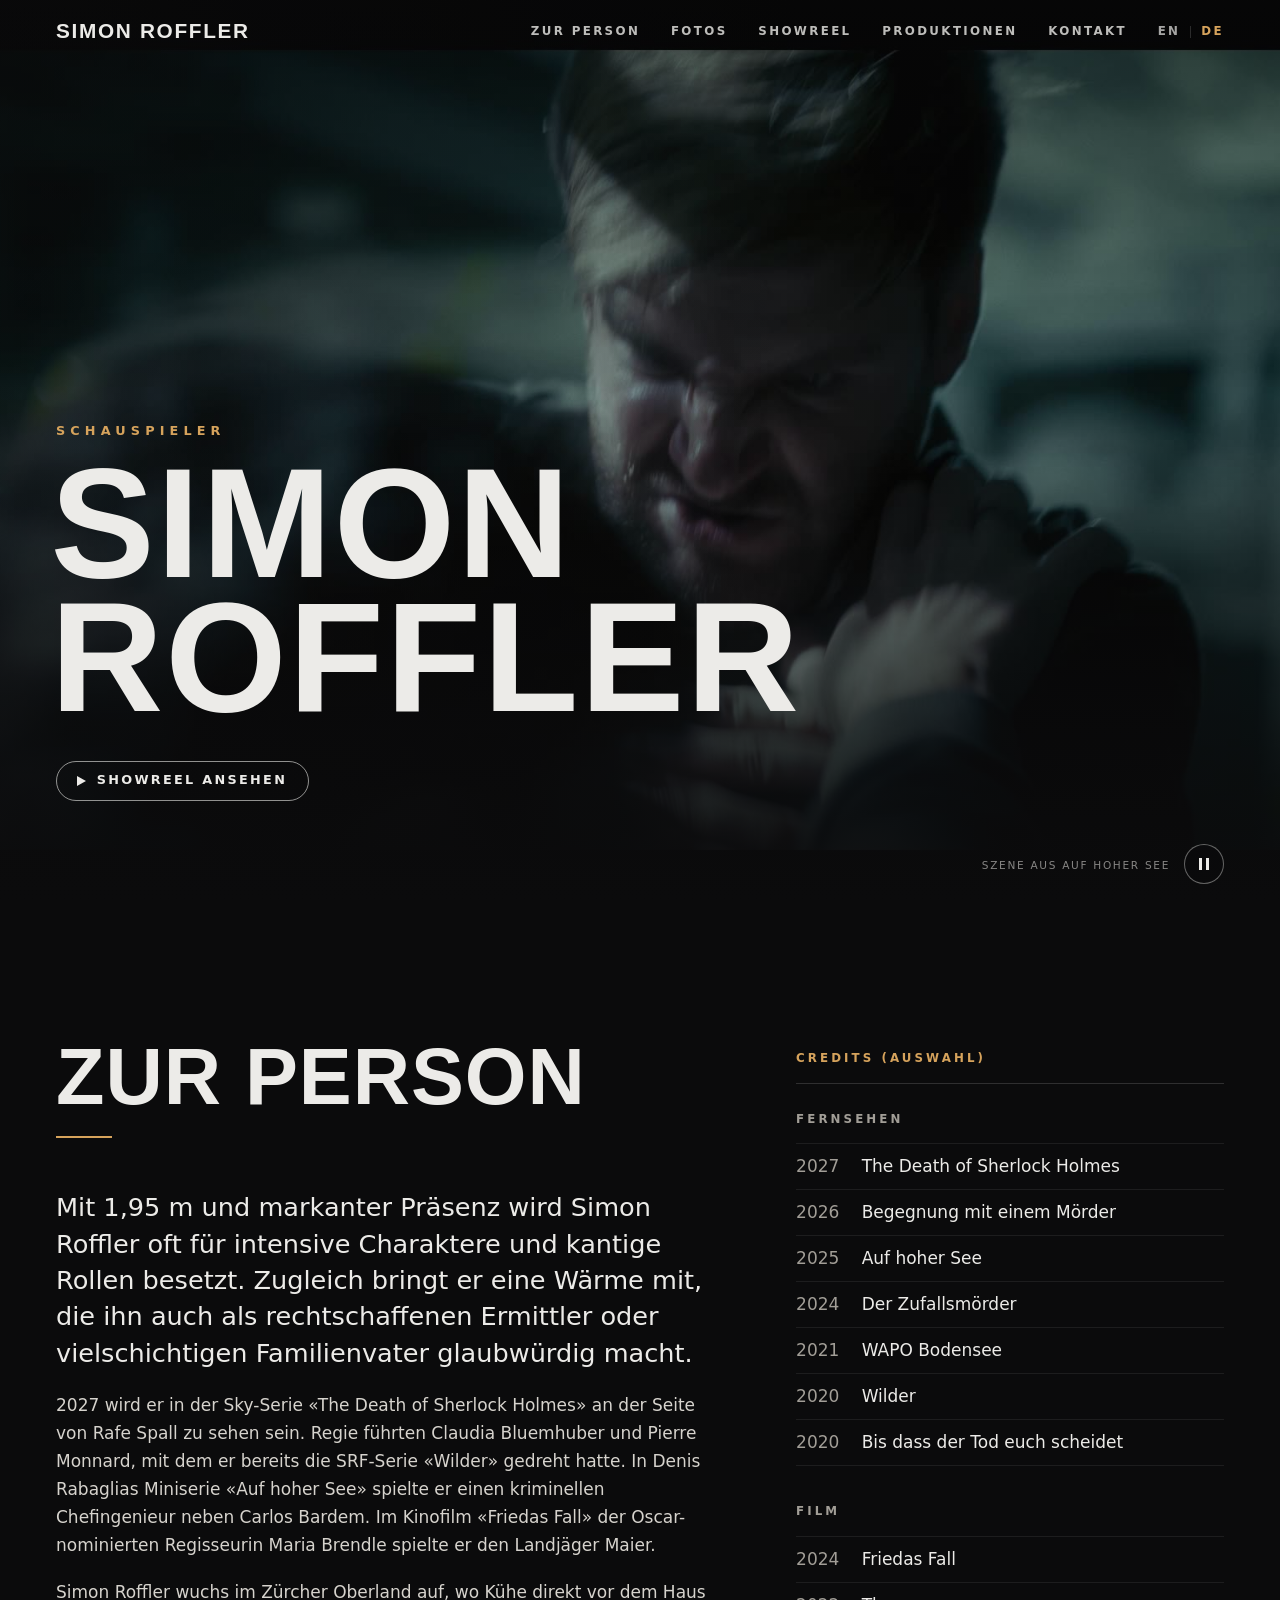
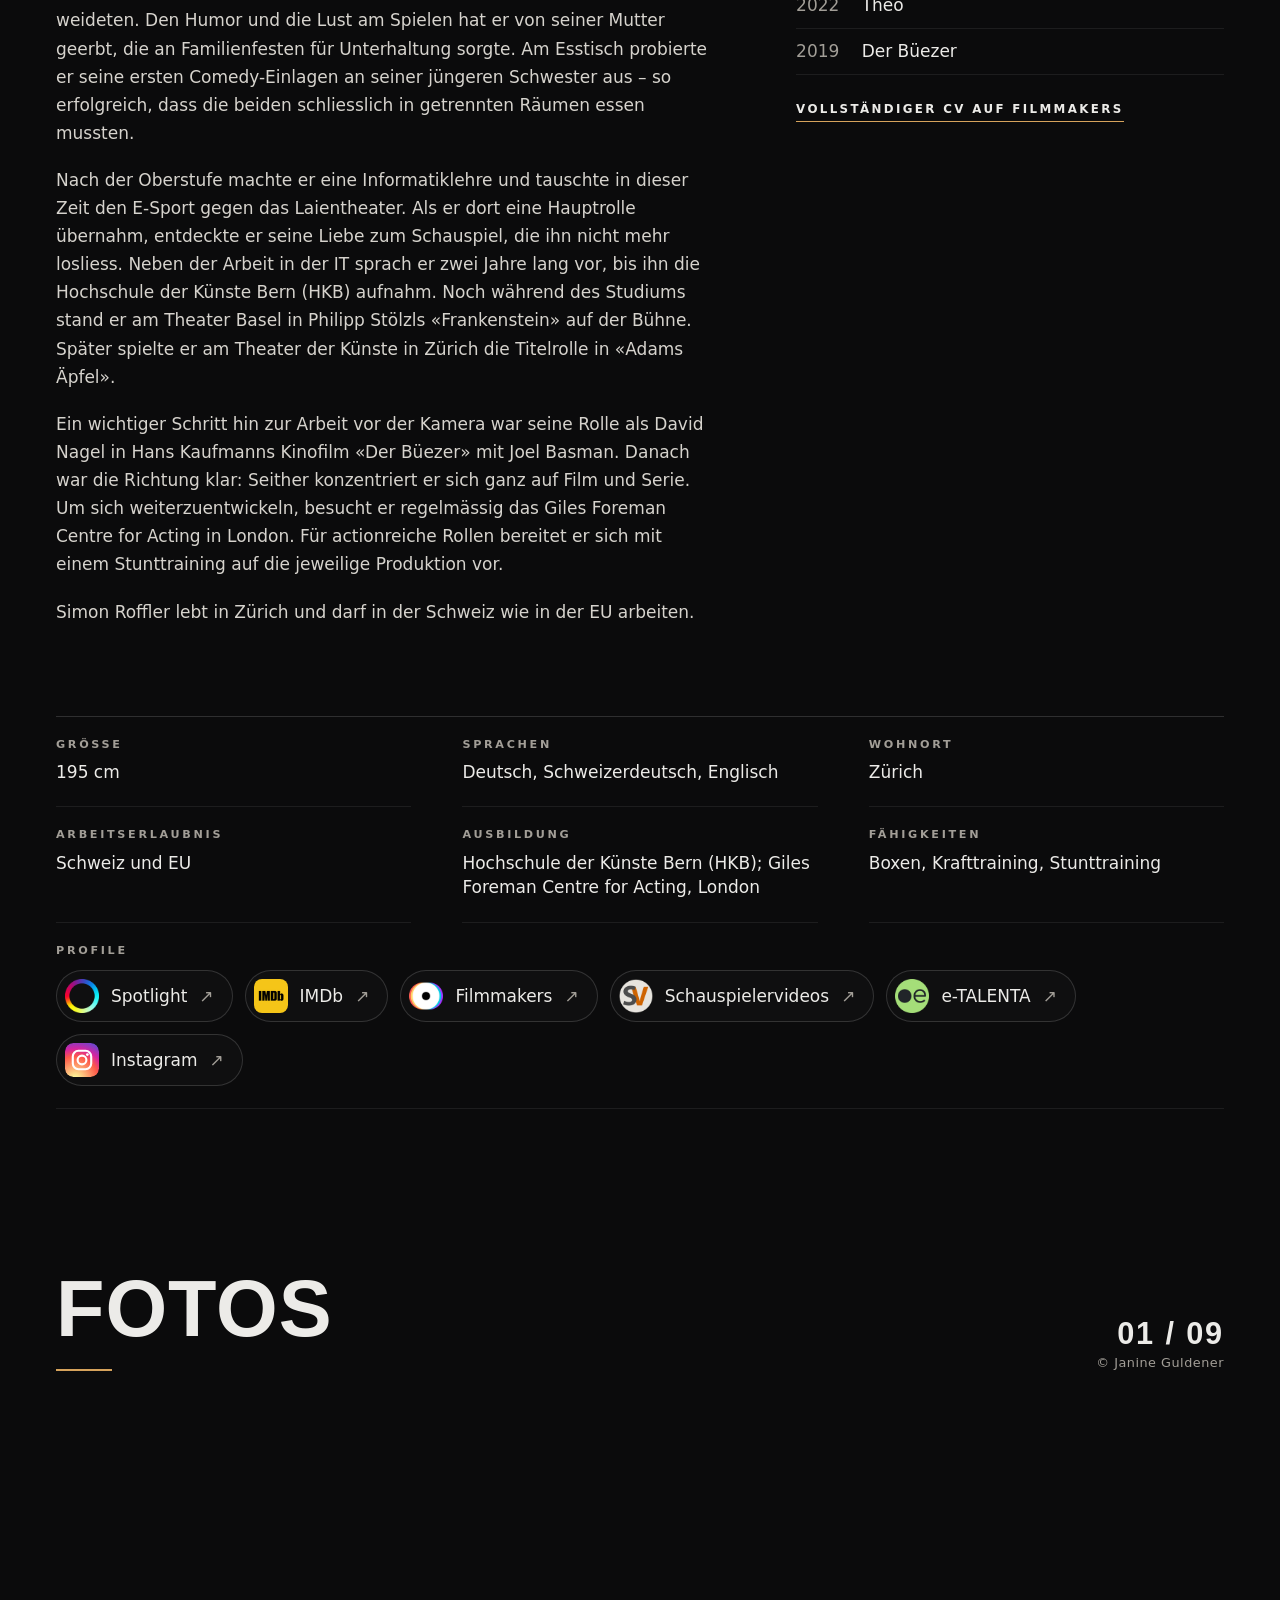
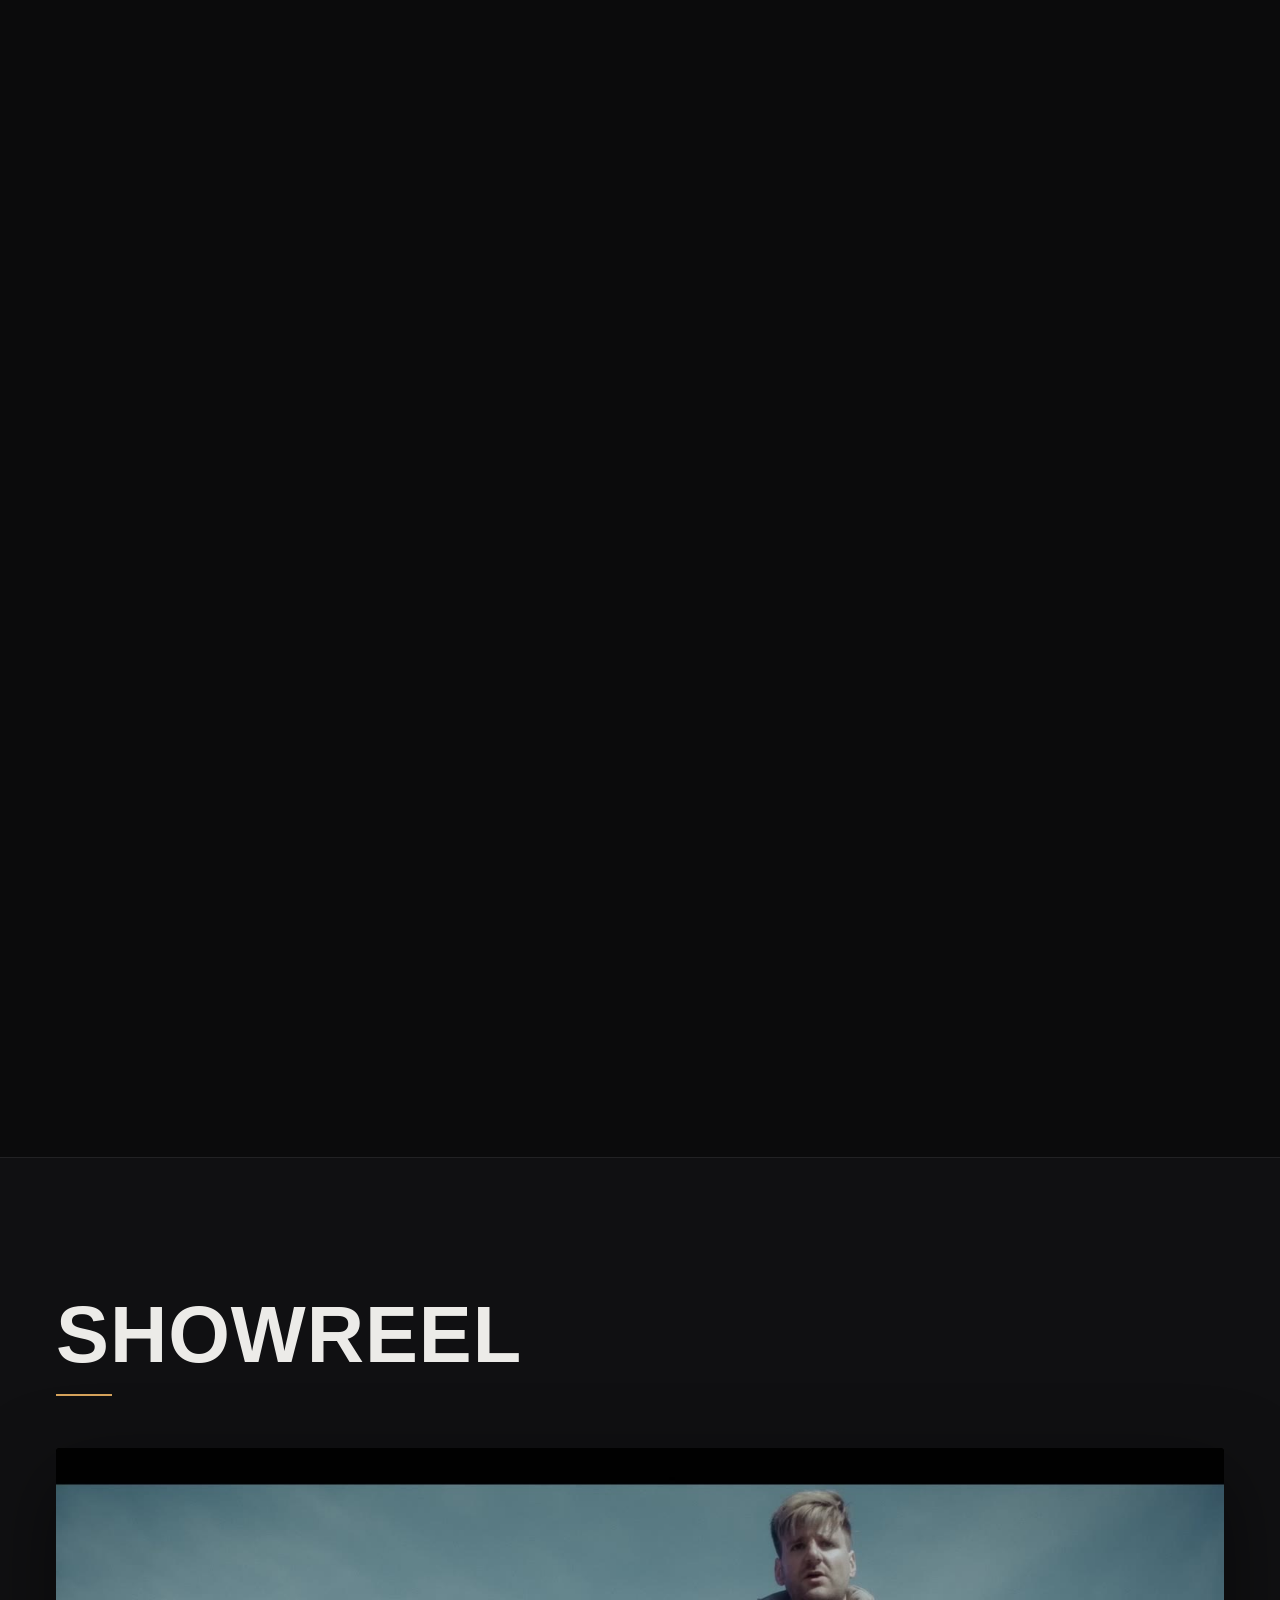
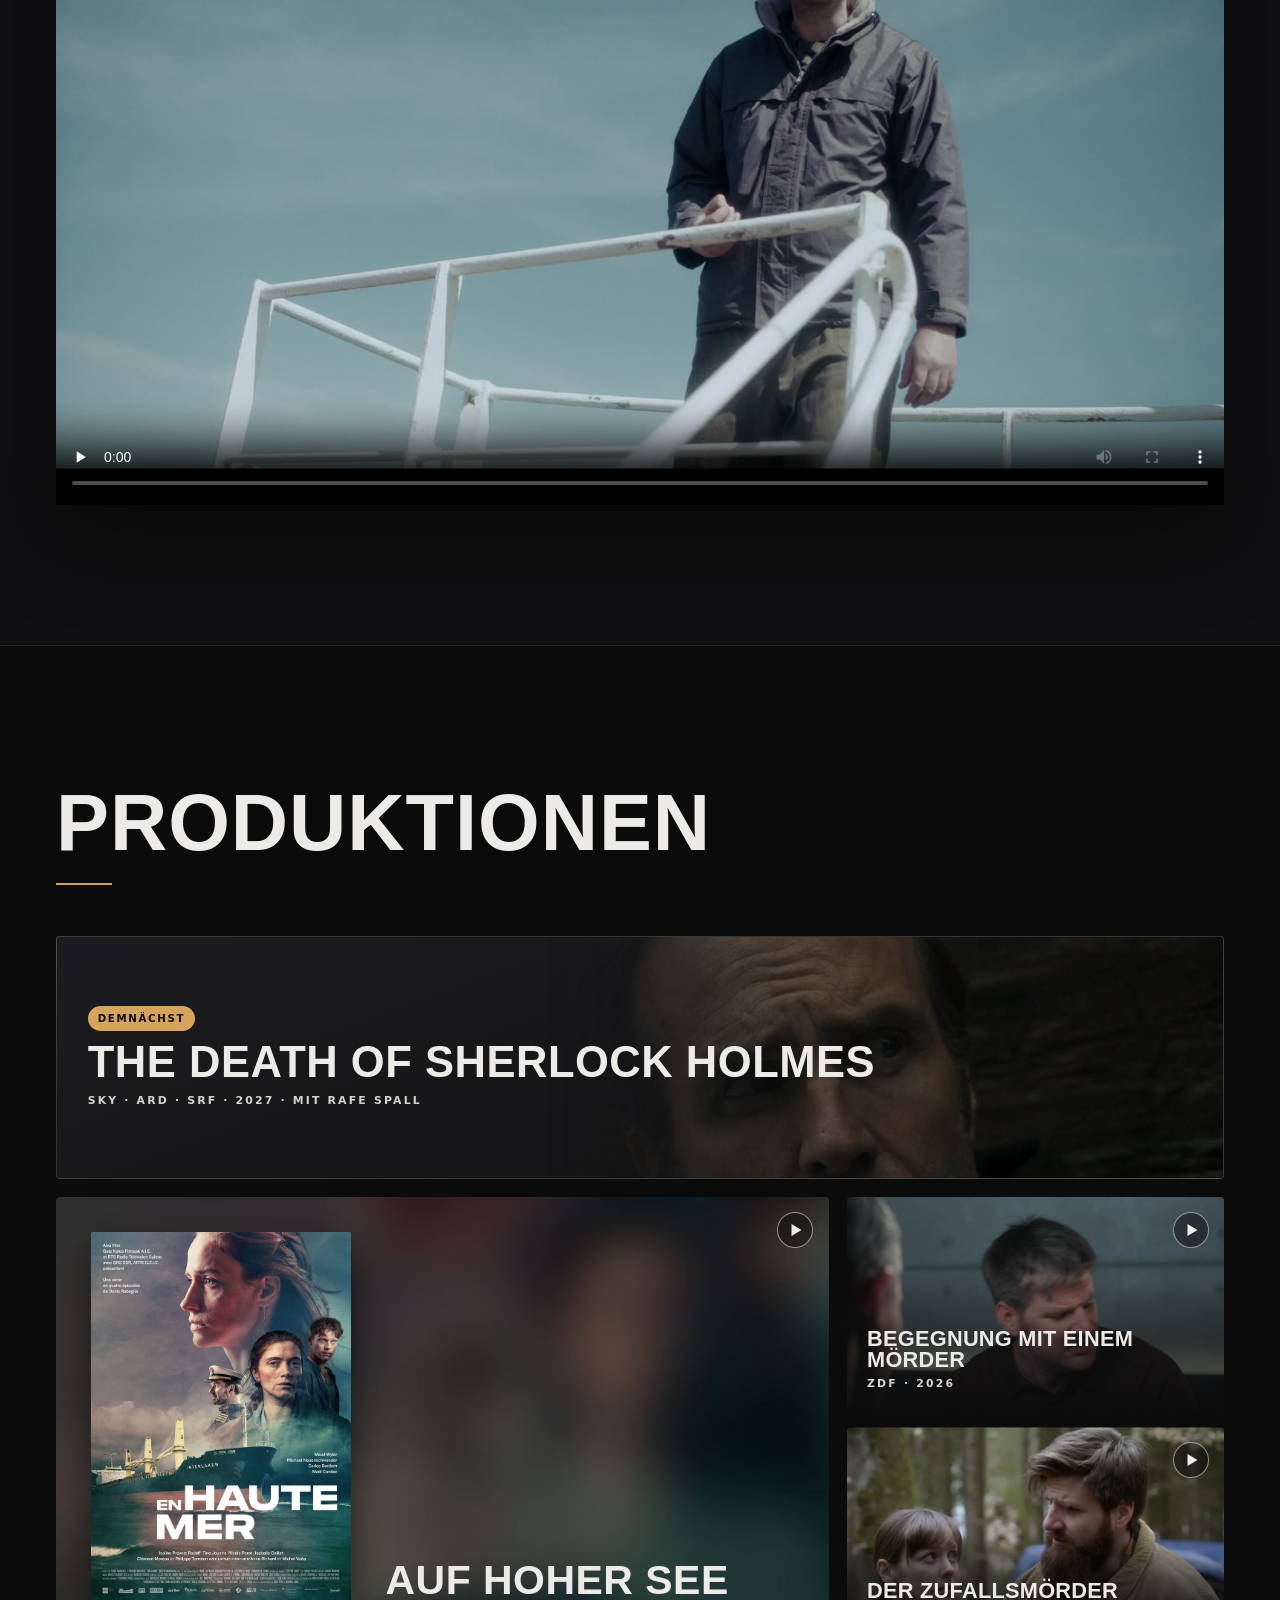
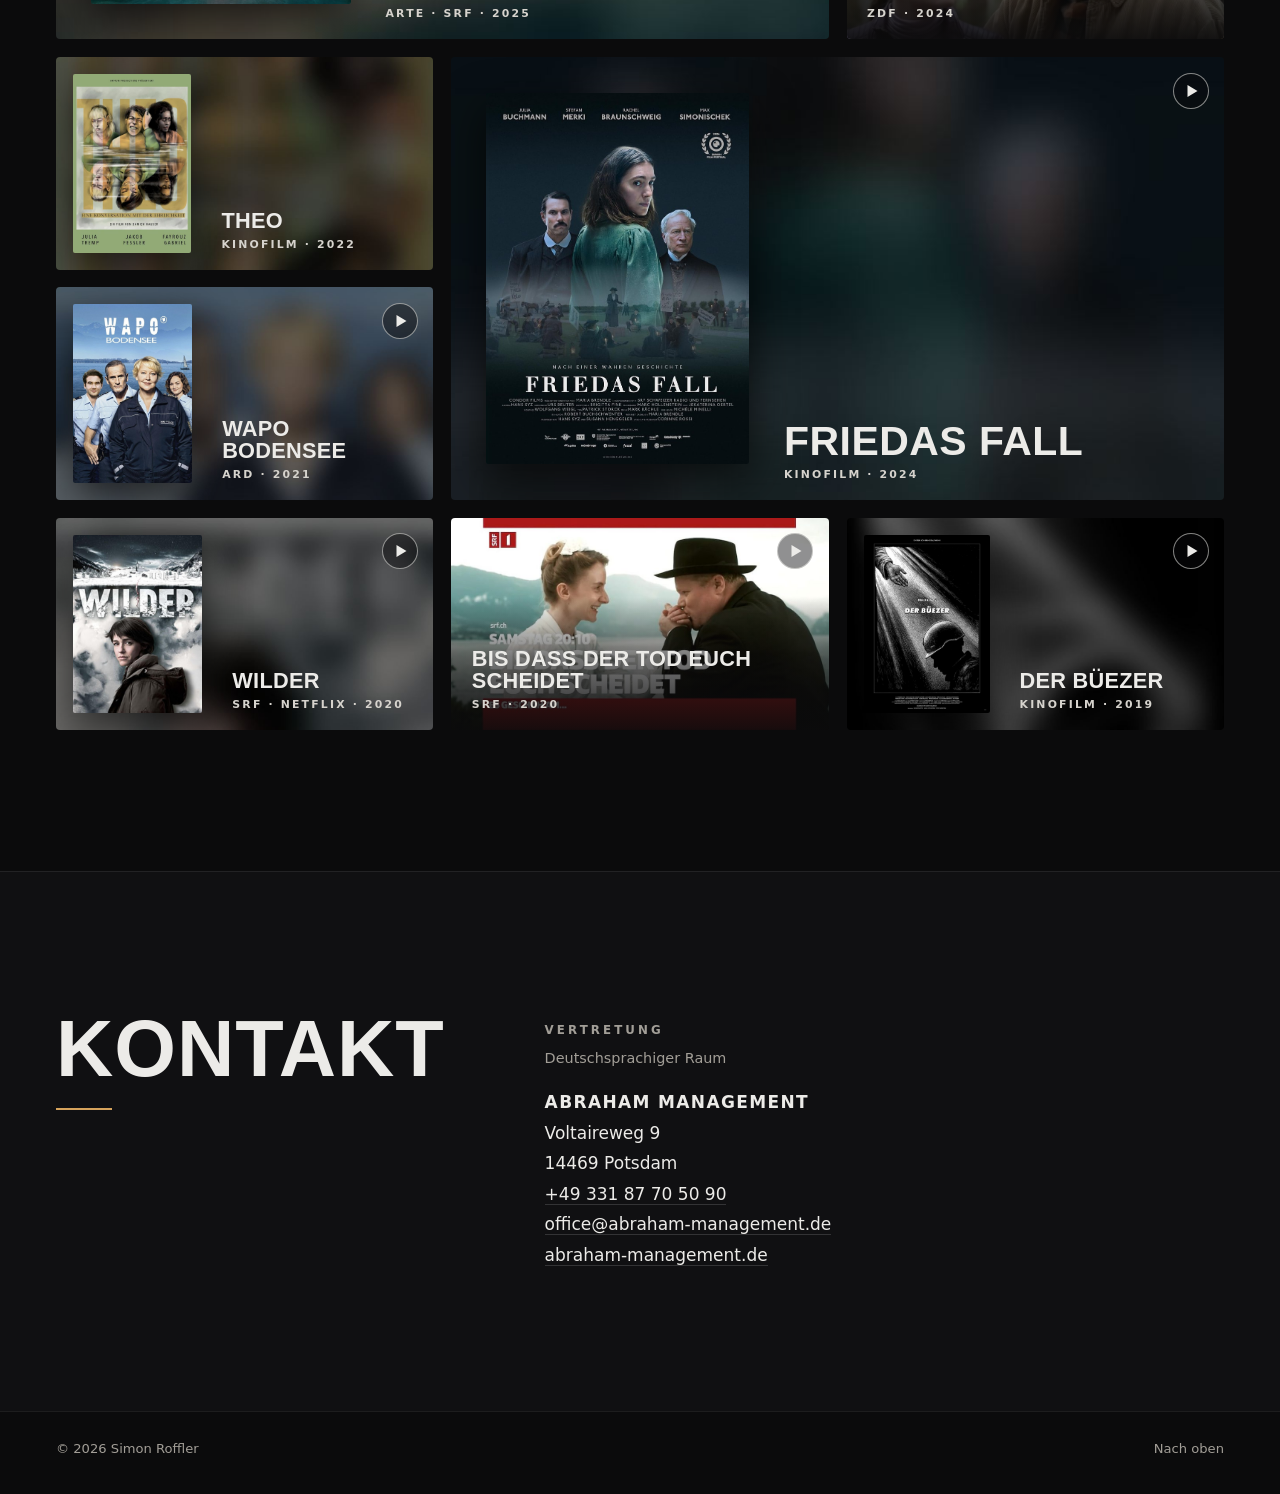
==== commit 59ed8d2e: "Website 2026-11-18 22:29" ====
--- a/de/index.html
+++ b/de/index.html
@@ -22,7 +22,7 @@
 <meta name="twitter:card" content="summary_large_image">
 <link rel="icon" href="data:image/svg+xml,%3Csvg xmlns='http://www.w3.org/2000/svg' viewBox='0 0 64 64'%3E%3Crect width='64' height='64' fill='%230b0b0c'/%3E%3Ctext x='32' y='43' font-family='Arial,sans-serif' font-size='28' font-weight='700' text-anchor='middle' fill='%23ecebe8'%3ESR%3C/text%3E%3C/svg%3E">
 <link rel="preload" as="image" href="../media/hero-poster.jpg">
-<link rel="stylesheet" href="../css/site.css?v=1794960012">
+<link rel="stylesheet" href="../css/site.css?v=1795037294">
 <script>document.documentElement.className = 'js';</script>
 <script type="application/ld+json">{
  "@context": "https://schema.org",
@@ -313,6 +313,6 @@
   <button class="lightbox__btn lightbox__close" type="button" aria-label="Schliessen">×</button>
 </dialog>
 
-<script src="../js/site.js?v=1794960012" defer></script>
+<script src="../js/site.js?v=1795037294" defer></script>
 </body>
 </html>
--- a/css/site.css
+++ b/css/site.css
@@ -1,500 +1,501 @@
-/* simonroffler.com – Gestaltung. Keine externen Schriften oder Dienste. */
-
-:root {
-  --bg: #0b0b0c;
-  --bg-2: #101012;
-  --panel: #161618;
-  --line: rgba(236, 235, 232, .16);
-  --line-2: rgba(236, 235, 232, .08);
-  --text: #ecebe8;
-  --soft: #d6d3cd;
-  --muted: #a29e97;
-  --accent: #d6a35c;
-  --accent-ink: #0b0b0c;
-  --display: "Bahnschrift", "DIN Condensed", "DIN Alternate", "Roboto Condensed", "sans-serif-condensed", "Arial Narrow", "Helvetica Neue", Arial, sans-serif;
-  --body: system-ui, -apple-system, "Segoe UI", Roboto, "Helvetica Neue", Arial, sans-serif;
-  --wrap: 1240px;
-  --pad: clamp(20px, 5vw, 56px);
-  --top-h: 64px;
-}
-
-*, *::before, *::after { box-sizing: border-box; }
-
-html { scroll-behavior: smooth; -webkit-text-size-adjust: 100%; }
-
-body {
-  margin: 0;
-  background: var(--bg);
-  color: var(--text);
-  font: 400 1.0625rem/1.65 var(--body);
-  -webkit-font-smoothing: antialiased;
-}
-
-img, video { display: block; max-width: 100%; }
-a { color: inherit; }
-h1, h2, h3, p, ul, dl, dd, figure { margin: 0; }
-ul { padding: 0; list-style: none; }
-button { font: inherit; color: inherit; }
-:focus-visible { outline: 2px solid var(--accent); outline-offset: 3px; }
-[id] { scroll-margin-top: calc(var(--top-h) + 8px); }
-
-.skip {
-  position: absolute; left: 12px; top: -60px; z-index: 100;
-  background: var(--text); color: var(--bg); padding: 10px 14px; border-radius: 4px;
-}
-.skip:focus { top: 12px; }
-
-.wrap { max-width: calc(var(--wrap) + 2 * var(--pad)); margin: 0 auto; padding: 0 var(--pad); }
-
-/* ---------- Kopfzeile ---------- */
-
-.top {
-  position: fixed; inset: 0 0 auto 0; z-index: 50; height: var(--top-h);
-  display: flex; align-items: center; gap: clamp(16px, 2.4vw, 34px);
-  padding: 0 var(--pad);
-  border-bottom: 1px solid transparent;
-  transition: background .3s, border-color .3s;
-}
-.top.is-solid {
-  background: rgba(11, 11, 12, .84);
-  -webkit-backdrop-filter: saturate(140%) blur(14px);
-  backdrop-filter: saturate(140%) blur(14px);
-  border-bottom-color: var(--line-2);
-}
-.top__name {
-  font-family: var(--display); font-stretch: 75%; font-weight: 700;
-  font-size: 1.3rem; letter-spacing: .08em; text-transform: uppercase; text-decoration: none;
-  margin-right: auto;
-}
-.js .top__name { opacity: 0; transform: translateY(-6px); pointer-events: none; transition: opacity .3s, transform .3s; }
-.js .top.is-solid .top__name { opacity: 1; transform: none; pointer-events: auto; }
-
-.top__nav { display: flex; gap: clamp(16px, 2.4vw, 34px); }
-.top__nav a, .top__lang a, .top__lang span, .top__menu {
-  font: 600 .74rem/1 var(--body); letter-spacing: .2em; text-transform: uppercase; text-decoration: none;
-}
-.top__nav a { padding: 10px 0; opacity: .8; transition: opacity .2s, color .2s; }
-.top__nav a:hover { opacity: 1; }
-.top__nav a.is-current { opacity: 1; color: var(--accent); }
-
-.top__lang, .menu__lang { display: flex; align-items: center; gap: 10px; }
-.top__lang a, .menu__lang a { opacity: .7; padding: 10px 0; }
-.top__lang a:hover, .menu__lang a:hover { opacity: 1; }
-.top__lang [aria-current], .menu__lang [aria-current] { color: var(--accent); }
-.top__lang i, .menu__lang i { width: 1px; height: 12px; background: var(--line); }
-
-.top__menu {
-  display: none; background: none; border: 1px solid rgba(236, 235, 232, .45); border-radius: 999px;
-  padding: 10px 16px; cursor: pointer;
-}
-
-.menu {
-  position: fixed; inset: 0; z-index: 60; background: rgba(11, 11, 12, .98);
-  display: flex; flex-direction: column; justify-content: center; gap: 28px; padding: var(--pad);
-}
-.menu[hidden] { display: none; }
-.menu nav { display: grid; gap: 4px; }
-.menu nav a {
-  font-family: var(--display); font-stretch: 75%; font-weight: 700; text-transform: uppercase;
-  font-size: clamp(2.6rem, 12vw, 4.2rem); line-height: 1.08; text-decoration: none;
-}
-.menu__close {
-  position: absolute; top: 12px; right: var(--pad);
-  font: 600 .74rem/1 var(--body); letter-spacing: .2em; text-transform: uppercase;
-  background: none; border: 1px solid rgba(236, 235, 232, .45); border-radius: 999px; padding: 10px 16px; cursor: pointer;
-}
-.menu__lang a, .menu__lang span { font: 600 .9rem/1 var(--body); letter-spacing: .2em; text-decoration: none; }
-
-@media (max-width: 860px) {
-  .top__nav, .top__lang { display: none; }
-  .top__menu { display: inline-flex; margin-left: auto; }
-  .top__name { margin-right: 0; }
-}
-
-/* ---------- Einstieg ---------- */
-
-.hero {
-  position: relative; min-height: 100vh; min-height: 100svh;
-  display: flex; align-items: flex-end; overflow: hidden; background: #000;
-}
-.hero__media { position: absolute; inset: 0; }
-.hero__video { width: 100%; height: 100%; object-fit: cover; object-position: 58% 50%; }
-.hero__shade {
-  position: absolute; inset: 0;
-  background:
-    linear-gradient(to top, rgba(11, 11, 12, 1) 0%, rgba(11, 11, 12, .78) 20%, rgba(11, 11, 12, .2) 56%, rgba(11, 11, 12, .5) 100%),
-    linear-gradient(to right, rgba(11, 11, 12, .5), rgba(11, 11, 12, 0) 62%);
-}
-.hero__inner {
-  position: relative; width: 100%; max-width: 1560px; margin: 0 auto;
-  padding: 0 var(--pad) clamp(64px, 11vh, 120px);
-}
-.hero__role {
-  font: 600 .8rem/1 var(--body); letter-spacing: .4em; text-transform: uppercase; color: var(--accent);
-  margin-bottom: clamp(12px, 2vh, 20px);
-}
-.hero__name {
-  font-family: var(--display); font-stretch: 75%; font-weight: 700; text-transform: uppercase;
-  font-size: min(12.2vw, 13rem); line-height: .86; letter-spacing: .012em; margin-left: -.035em;
-}
-.hero__actions { margin-top: clamp(22px, 4vh, 40px); display: flex; flex-wrap: wrap; gap: 14px; }
-
-.btn {
-  display: inline-flex; align-items: center; gap: .8em; padding: 1em 1.6em;
-  border: 1px solid rgba(236, 235, 232, .6); border-radius: 999px;
-  font: 600 .8rem/1 var(--body); letter-spacing: .18em; text-transform: uppercase; text-decoration: none;
-  transition: background .25s, color .25s, border-color .25s;
-}
-.btn:hover { background: var(--text); color: var(--bg); border-color: var(--text); }
-.btn__icon { width: 0; height: 0; border-style: solid; border-width: .42em 0 .42em .72em; border-color: transparent transparent transparent currentColor; }
-
-.hero__source {
-  position: absolute; right: calc(var(--pad) + 54px); bottom: 27px;
-  font: 500 .66rem/1.3 var(--body); letter-spacing: .16em; text-transform: uppercase; color: rgba(236, 235, 232, .55);
-}
-.hero__toggle {
-  position: absolute; right: var(--pad); bottom: 16px; width: 40px; height: 40px; border-radius: 50%;
-  border: 1px solid rgba(236, 235, 232, .4); background: rgba(11, 11, 12, .35); cursor: pointer;
-  display: grid; place-items: center; transition: border-color .2s, background .2s;
-}
-.hero__toggle:hover { border-color: var(--text); background: rgba(11, 11, 12, .6); }
-.hero__toggle::before { content: ""; width: 10px; height: 12px; border-left: 3px solid var(--text); border-right: 3px solid var(--text); }
-.hero__toggle.is-paused::before { width: 0; height: 0; border-style: solid; border-width: 7px 0 7px 11px; border-color: transparent transparent transparent var(--text); margin-left: 3px; }
-
-@media (max-width: 899px) {
-  .hero__name { font-size: min(23vw, 21vh); }
-  .hero__name span { display: block; }
-}
-@media (max-width: 640px) {
-  .hero__inner { padding-bottom: 92px; }
-  .hero__source { left: var(--pad); right: calc(var(--pad) + 54px); bottom: 28px; }
-}
-
-/* ---------- Abschnitte ---------- */
-
-.section { padding: clamp(72px, 11vw, 150px) 0; }
-
-.h2 {
-  font-family: var(--display); font-stretch: 75%; font-weight: 700; text-transform: uppercase;
-  font-size: clamp(2.6rem, 6.2vw, 5.2rem); line-height: .9; letter-spacing: .012em;
-  margin-bottom: clamp(28px, 4vw, 56px);
-}
-.h2::after { content: ""; display: block; width: 56px; height: 2px; background: var(--accent); margin-top: clamp(16px, 2vw, 24px); }
-
-.h3 { font: 600 .74rem/1 var(--body); letter-spacing: .26em; text-transform: uppercase; color: var(--muted); margin-bottom: 18px; }
-
-.js .reveal { opacity: 0; transform: translateY(22px); transition: opacity .8s ease, transform .8s ease; }
-.js .reveal.is-in { opacity: 1; transform: none; }
-
-/* ---------- Zur Person ---------- */
-
-.about__grid {
-  display: grid; grid-template-columns: minmax(0, 1.55fr) minmax(0, 1fr);
-  gap: clamp(36px, 6vw, 104px); align-items: start;
-}
-.bio p { max-width: 64ch; color: var(--soft); }
-.bio p + p { margin-top: 1.15em; }
-.bio .bio__lead { font-size: clamp(1.28rem, 2vw, 1.65rem); line-height: 1.42; font-weight: 500; color: var(--text); max-width: 46ch; }
-.bio__leer { color: var(--muted); font-style: italic; border: 1px dashed var(--line); border-radius: 6px; padding: 22px 24px; max-width: 46ch; }
-
-.about__cv { padding-top: clamp(0px, 1vw, 12px); }
-/* Die Bio ist länger als der CV: der CV bleibt beim Lesen stehen. */
-@media (min-width: 861px) { .about__cv { position: sticky; top: calc(var(--top-h) + 24px); } }
-.cv__head {
-  font: 600 .74rem/1 var(--body); letter-spacing: .26em; text-transform: uppercase; color: var(--accent);
-  padding-bottom: 18px; margin-bottom: 30px; border-bottom: 1px solid var(--line);
-}
-.cv + .cv { margin-top: 40px; }
-.cv__list li {
-  display: grid; grid-template-columns: 4.4ch 1fr; gap: 18px; padding: 11px 0;
-  border-top: 1px solid var(--line-2); line-height: 1.35;
-}
-.cv__list li:last-child { border-bottom: 1px solid var(--line-2); }
-.cv__year { color: var(--muted); font-variant-numeric: tabular-nums; }
-.cv__more { display: inline-block; margin-top: 26px; }
-
-.textlink {
-  font: 600 .74rem/1.4 var(--body); letter-spacing: .2em; text-transform: uppercase; text-decoration: none;
-  border-bottom: 1px solid var(--accent); padding-bottom: 4px; transition: color .2s;
-}
-.textlink:hover { color: var(--accent); }
-
-.facts {
-  display: grid; grid-template-columns: repeat(3, minmax(0, 1fr)); gap: 0 clamp(24px, 4vw, 56px);
-  margin-top: clamp(48px, 7vw, 96px); border-top: 1px solid var(--line);
-}
-.facts div { padding: 22px 0; border-bottom: 1px solid var(--line-2); }
-.facts dt { font: 600 .7rem/1 var(--body); letter-spacing: .24em; text-transform: uppercase; color: var(--muted); margin-bottom: 10px; }
-.facts dd { line-height: 1.45; }
-
-/* Profile: unter den Fakten, als Reihe von Links */
-.profiles {
-  display: flex; flex-wrap: wrap; align-items: baseline; gap: 14px clamp(24px, 4vw, 56px);
-  padding: 22px 0; border-bottom: 1px solid var(--line-2);
-}
-.profiles .h3 { margin: 0; font: 600 .7rem/1 var(--body); letter-spacing: .24em; text-transform: uppercase; color: var(--muted); }
-.profiles__list { display: flex; flex-wrap: wrap; gap: 12px; }
-.profiles__list a {
-  display: flex; align-items: center; gap: 12px; padding: 8px 18px 8px 8px; white-space: nowrap;
-  border: 1px solid var(--line); border-radius: 999px; text-decoration: none; background: rgba(255, 255, 255, .02);
-  transition: color .2s, border-color .2s, background .2s, transform .2s;
-}
-.profiles__logo { width: 34px; height: 34px; border-radius: 8px; object-fit: contain; flex: none; }
-.profiles__list a::after { content: "↗"; color: var(--muted); transition: color .2s, transform .2s; }
-.profiles__list a:hover { color: var(--accent); border-color: var(--accent); background: rgba(214, 163, 92, .06); }
-.profiles__list a:hover::after { color: var(--accent); transform: translate(2px, -2px); }
-@media (max-width: 520px) {
-  .profiles__list { display: grid; grid-template-columns: repeat(2, minmax(0, 1fr)); width: 100%; gap: 10px; }
-  .profiles__list li { min-width: 0; }
-  .profiles__list a { padding: 6px 10px 6px 6px; gap: 8px; font-size: .86rem; min-width: 0; }
-  .profiles__logo { width: 30px; height: 30px; }
-  .profiles__list a span { min-width: 0; white-space: normal; line-height: 1.2; hyphens: manual; }
-  .profiles__list a::after { margin-left: auto; }
-}
-
-@media (max-width: 860px) {
-  .about__grid { grid-template-columns: 1fr; }
-  .facts { grid-template-columns: 1fr 1fr; }
-}
-@media (max-width: 520px) { .facts { grid-template-columns: 1fr; } }
-
-/* ---------- Showreel ---------- */
-
-.reel { background: var(--bg-2); border-top: 1px solid var(--line-2); border-bottom: 1px solid var(--line-2); }
-.reel__player {
-  aspect-ratio: 16 / 9; width: 100%; max-width: max(320px, calc((100vh - 150px) * 16 / 9)); margin: 0 auto;
-  background: #000; border-radius: 4px; overflow: hidden; box-shadow: 0 30px 80px rgba(0, 0, 0, .5);
-}
-.reel__player video { width: 100%; height: 100%; object-fit: contain; background: #000; }
-
-/* ---------- Fotos ---------- */
-/* Zwei Varianten (inhalt.json, fotos_modus):
-   «fokus»    – der Streifen folgt dem Scrollen, das Foto in der Mitte ist scharf und farbig,
-                die anderen leicht unscharf (wie eine Schärfeverlagerung der Kamera);
-   «laufband» – der Streifen läuft langsam von selbst durch. */
-
-.photos { overflow: hidden; }
-.photos__head { display: flex; align-items: flex-end; justify-content: space-between; gap: 16px; }
-.photos__now {
-  display: flex; flex-direction: column; align-items: flex-end; gap: 6px; min-height: 3.2em;
-  margin-bottom: clamp(28px, 4vw, 56px); font: 500 .8rem/1.2 var(--body); color: var(--muted); letter-spacing: .04em;
-}
-.photos__count {
-  font-family: var(--display); font-stretch: 75%; font-weight: 700; letter-spacing: .06em;
-  font-size: clamp(1.5rem, 2.4vw, 2.2rem); line-height: 1; color: var(--text); font-variant-numeric: tabular-nums;
-}
-.photos__now { visibility: hidden; }
-.photos.has-now .photos__now { visibility: visible; }
-
-.strip { position: relative; }
-.strip__track {
-  position: relative; display: flex; gap: clamp(8px, 1vw, 14px); overflow-x: auto; overscroll-behavior-x: contain;
-  padding: 0 var(--pad); scrollbar-width: none;
-  -webkit-mask-image: linear-gradient(90deg, transparent 0, #000 var(--pad), #000 calc(100% - var(--pad)), transparent 100%);
-  mask-image: linear-gradient(90deg, transparent 0, #000 var(--pad), #000 calc(100% - var(--pad)), transparent 100%);
-}
-.strip__track::-webkit-scrollbar { display: none; }
-.strip__track li { flex: none; --d: 0; }
-.strip__item {
-  display: block; position: relative; height: clamp(300px, 64vh, 660px); overflow: hidden;
-  border-radius: 3px; background: #151517; cursor: zoom-in;
-}
-.strip__item img {
-  height: 100%; width: auto; max-width: none; object-fit: cover;
-  transition: transform .7s cubic-bezier(.2, .7, .2, 1);
-  -webkit-user-drag: none; user-select: none;
-}
-.strip__item:hover img { transform: scale(1.035); }
-.strip__btn {
-  position: absolute; top: 50%; transform: translateY(-50%); width: 50px; height: 50px; border-radius: 50%;
-  border: 1px solid var(--line); background: rgba(11, 11, 12, .6); font-size: 1.5rem; line-height: 1; cursor: pointer;
-  display: grid; place-items: center; transition: border-color .2s, background .2s, opacity .2s; z-index: 2;
-}
-.strip__btn:hover { border-color: var(--text); background: rgba(11, 11, 12, .9); }
-.strip__prev { left: max(10px, calc(var(--pad) - 25px)); }
-.strip__next { right: max(10px, calc(var(--pad) - 25px)); }
-.strip__credit { margin-top: 18px; font-size: .8rem; color: var(--muted); letter-spacing: .04em; }
-
-/* Laufband */
-.strip[data-mode="laufband"] .strip__track { cursor: grab; }
-.strip[data-mode="laufband"] .strip__track.is-dragging { cursor: grabbing; }
-
-/* Schärfeverlagerung */
-.js .strip[data-mode="fokus"] .strip__track { scroll-snap-type: x mandatory; -webkit-mask-image: none; mask-image: none; }
-.js .strip[data-mode="fokus"] .strip__track li { scroll-snap-align: center; }
-.js .strip[data-mode="fokus"] .strip__item { transform: scale(calc(1 - var(--d) * .08)); transform-origin: 50% 50%; }
-.js .strip[data-mode="fokus"] .strip__item img {
-  filter: grayscale(calc(var(--d) * .9)) brightness(calc(1 - var(--d) * .5)) blur(calc(var(--d) * 2.6px));
-}
-.js .strip[data-mode="fokus"] li.is-sharp .strip__item { transform: none; }
-.js .strip[data-mode="fokus"] li.is-sharp .strip__item img { filter: none; }
-.js .strip[data-mode="fokus"] .strip__item::after {
-  content: ""; position: absolute; inset: 0; pointer-events: none; border-radius: 3px;
-  box-shadow: inset 0 0 0 1px rgba(214, 163, 92, calc((1 - var(--d) * 4) * .55));
-}
-/* Auf grossen Bildschirmen bleibt der Abschnitt stehen, und das Scrollen schiebt die Fotos seitwärts. */
-.photos.is-pinned { padding: 0; overflow: visible; }   /* overflow: hidden würde «sticky» verhindern */
-.photos.is-pinned .photos__pin {
-  position: sticky; top: 0; height: 100vh; display: flex; flex-direction: column; justify-content: center;
-  padding-top: var(--top-h); overflow: hidden;
-}
-.photos.is-pinned .strip {
-  -webkit-mask-image: linear-gradient(90deg, transparent 0, #000 7%, #000 93%, transparent 100%);
-  mask-image: linear-gradient(90deg, transparent 0, #000 7%, #000 93%, transparent 100%);
-}
-.photos.is-pinned .photos__pin > .wrap { width: 100%; }
-.photos.is-pinned .strip__track { overflow: visible; scroll-snap-type: none; will-change: transform; }
-.photos.is-pinned .strip__item { height: min(56vh, 600px); }
-.photos.is-pinned .h2 { margin-bottom: clamp(20px, 3vh, 40px); }
-.photos.is-pinned .photos__now { margin-bottom: clamp(20px, 3vh, 40px); }
-
-@media (hover: none) { .strip__btn { display: none; } }
-@media (max-width: 640px) {
-  .strip__item { height: min(64vh, 470px); }
-  .strip__track { padding: 0 20px; -webkit-mask-image: none; mask-image: none; }
-}
-
-/* ---------- Produktionen: Plakat oder Standbild, beim Darüberfahren läuft die Szene ---------- */
-
-.scenes { display: grid; grid-template-columns: repeat(3, minmax(0, 1fr)); grid-auto-flow: row dense; gap: clamp(12px, 1.4vw, 20px); }
-.scene {
-  position: relative; margin: 0; aspect-ratio: 16 / 9; overflow: hidden; border-radius: 4px; background: #111113;
-  isolation: isolate;
-}
-.scene--big { grid-column: span 2; grid-row: span 2; aspect-ratio: auto; }
-.scene--big.scene--right { grid-column: 2 / span 2; }   /* zweite grosse Kachel rechts, kleine Kacheln links daneben */
-.scene__bg, .scene__still, .scene__video { position: absolute; inset: 0; width: 100%; height: 100%; object-fit: cover; }
-.scene__bg { transform: scale(1.08); transition: opacity .5s ease; }
-.scene__still { transition: opacity .5s ease, transform 1.2s cubic-bezier(.2, .7, .2, 1); }
-.scene__poster {
-  position: absolute; left: 4.5%; top: 8%; height: 84%; width: auto; max-width: none; border-radius: 2px;
-  box-shadow: 0 16px 44px rgba(0, 0, 0, .65); transition: opacity .5s ease, transform .7s cubic-bezier(.2, .7, .2, 1);
-}
-.scene__video { opacity: 0; transition: opacity .5s ease; }
-.scene.is-playing .scene__video { opacity: 1; }
-.scene.is-playing .scene__still, .scene.is-playing .scene__bg, .scene.is-playing .scene__poster { opacity: 0; }
-.scene--poster:not(.scene--video):hover .scene__poster { transform: scale(1.03); }
-.scene--video:not(.is-playing):hover .scene__still, .scene--image:hover .scene__still { transform: scale(1.03); }
-
-.scene__play {
-  position: absolute; top: clamp(10px, 1.2vw, 16px); right: clamp(10px, 1.2vw, 16px); width: 36px; height: 36px; border-radius: 50%;
-  border: 1px solid rgba(236, 235, 232, .55); background: rgba(11, 11, 12, .45); transition: opacity .3s;
-}
-.scene__play::before {
-  content: ""; position: absolute; left: 50%; top: 50%; transform: translate(-35%, -50%);
-  border-style: solid; border-width: 6px 0 6px 10px; border-color: transparent transparent transparent var(--text);
-}
-.scene.is-playing .scene__play { opacity: 0; }
-
-.scene__cap {
-  position: absolute; left: 0; right: 0; bottom: 0; padding: clamp(28px, 4vw, 56px) clamp(14px, 1.6vw, 22px) clamp(12px, 1.4vw, 18px);
-  background: linear-gradient(to top, rgba(11, 11, 12, .92), rgba(11, 11, 12, .55) 55%, rgba(11, 11, 12, 0));
-  display: flex; flex-direction: column; gap: 6px; transition: left .45s ease;
-}
-.scene--poster .scene__cap { left: calc(var(--pw, .3) * 100% + 7%); background: none; }
-.scene--poster.is-playing .scene__cap {
-  left: 0; background: linear-gradient(to top, rgba(11, 11, 12, .92), rgba(11, 11, 12, .55) 55%, rgba(11, 11, 12, 0));
-}
-.scene__title {
-  font-family: var(--display); font-stretch: 75%; font-weight: 700; text-transform: uppercase;
-  font-size: clamp(1.15rem, 1.7vw, 1.6rem); line-height: 1; letter-spacing: .012em;
-}
-.scene--big .scene__title { font-size: clamp(1.6rem, 3.2vw, 2.8rem); }
-.scene__meta { font: 600 .68rem/1.3 var(--body); letter-spacing: .2em; text-transform: uppercase; color: var(--soft); }
-
-.scene--next {
-  grid-column: 1 / -1; aspect-ratio: auto; min-height: clamp(130px, 14vw, 180px);
-  display: flex; align-items: center; justify-content: space-between; gap: 20px;
-  padding: clamp(18px, 2.4vw, 34px); border: 1px solid var(--line);
-  background:
-    radial-gradient(90% 140% at 100% 0%, rgba(214, 163, 92, .2), rgba(214, 163, 92, 0) 60%),
-    linear-gradient(160deg, #1d1d21 0%, #121214 80%);
-}
-.scene__next { position: relative; z-index: 1; display: flex; flex-direction: column; align-items: flex-start; gap: 10px; min-width: 0; }
-/* Erstes veröffentlichtes Bild der Serie, rechts ins Band geblendet */
-.scene--nextimg { min-height: clamp(170px, 19vw, 250px); }
-.scene__nextimg {
-  position: absolute; top: 0; right: 0; bottom: 0; width: 58%; height: 100%; object-fit: cover; object-position: 50% 28%;
-  -webkit-mask-image: linear-gradient(90deg, transparent 0, rgba(0, 0, 0, .55) 30%, #000 70%);
-  mask-image: linear-gradient(90deg, transparent 0, rgba(0, 0, 0, .55) 30%, #000 70%);
-}
-.scene--next .scene__title { font-size: clamp(1.5rem, 3.4vw, 3rem); }
-.scene__year {
-  font-family: var(--display); font-stretch: 75%; font-weight: 700; line-height: .8;
-  font-size: clamp(3.6rem, 10vw, 8.5rem); color: transparent; -webkit-text-stroke: 1px rgba(214, 163, 92, .55);
-}
-.scene--text {
-  border: 1px solid var(--line-2);
-  background: linear-gradient(160deg, #1b1b1f 0%, #111113 80%);
-}
-.scene--text .scene__year {
-  position: absolute; top: clamp(10px, 1.4vw, 18px); right: clamp(12px, 1.6vw, 22px);
-  font-size: clamp(2.6rem, 5vw, 4.6rem); -webkit-text-stroke: 1px rgba(236, 235, 232, .35);
-}
-.scene--text .scene__cap { background: none; }
-.tag {
-  display: inline-block; padding: 5px 10px; border-radius: 999px; background: var(--accent); color: var(--accent-ink);
-  font: 700 .64rem/1.4 var(--body); letter-spacing: .16em; text-transform: uppercase;
-}
-
-@media (max-width: 980px) {
-  .scenes { grid-template-columns: repeat(2, minmax(0, 1fr)); }
-  .scene--big, .scene--big.scene--right { grid-column: 1 / -1; grid-row: auto; aspect-ratio: 16 / 9; }
-  /* ungerade Anzahl kleiner Kacheln: die letzte über die ganze Breite */
-  .scenes > .scene:last-child:nth-child(odd):not(.scene--next) { grid-column: 1 / -1; }
-}
-@media (max-width: 600px) {
-  .scenes { grid-template-columns: 1fr; }
-  .scene__year { display: none; }
-  .scene--text .scene__year { display: block; }
-  .scene__nextimg { width: 100%; opacity: .45; }
-}
-
-.lightbox { width: 100vw; height: 100vh; max-width: 100vw; max-height: 100vh; margin: 0; padding: 0; border: 0; background: transparent; color: var(--text); overflow: hidden; }
-.lightbox::backdrop { background: rgba(5, 5, 6, .95); }
-.lightbox__fig { position: absolute; inset: 0; display: flex; align-items: center; justify-content: center; padding: 60px clamp(12px, 7vw, 100px) 52px; }
-.lightbox__img { max-width: 100%; max-height: 100%; object-fit: contain; box-shadow: 0 20px 80px rgba(0, 0, 0, .6); }
-.lightbox__cap { position: absolute; left: 0; right: 0; bottom: 16px; text-align: center; font-size: .8rem; color: var(--muted); letter-spacing: .08em; }
-.lightbox__btn {
-  position: absolute; top: 50%; transform: translateY(-50%); width: 50px; height: 50px; border-radius: 50%;
-  border: 1px solid var(--line); background: rgba(11, 11, 12, .6); font-size: 1.5rem; line-height: 1; cursor: pointer;
-  display: grid; place-items: center; transition: border-color .2s, background .2s;
-}
-.lightbox__btn:hover { border-color: var(--text); background: rgba(11, 11, 12, .9); }
-.lightbox__prev { left: 14px; }
-.lightbox__next { right: 14px; }
-.lightbox__close { top: 12px; right: 14px; transform: none; }
-
-/* ---------- Kontakt ---------- */
-
-.contact { background: var(--bg-2); border-top: 1px solid var(--line-2); }
-.contact__grid { display: grid; grid-template-columns: minmax(0, 1.25fr) minmax(0, 2fr); gap: clamp(28px, 5vw, 72px); align-items: start; }
-.contact__col { padding-top: clamp(0px, 1vw, 14px); }
-.contact__area { color: var(--muted); font-size: .9rem; margin: -8px 0 16px; }
-address { font-style: normal; line-height: 1.8; }
-address strong { letter-spacing: .08em; }
-address a { text-decoration: none; border-bottom: 1px solid var(--line); transition: border-color .2s, color .2s; }
-address a:hover { color: var(--accent); border-color: var(--accent); }
-.links a { display: flex; justify-content: space-between; align-items: center; padding: 12px 0; border-top: 1px solid var(--line-2); text-decoration: none; transition: color .2s; }
-.links li:last-child a { border-bottom: 1px solid var(--line-2); }
-.links a::after { content: "↗"; color: var(--muted); transition: transform .2s, color .2s; }
-.links a:hover { color: var(--accent); }
-.links a:hover::after { transform: translate(2px, -2px); color: var(--accent); }
-
-@media (max-width: 860px) { .contact__grid { grid-template-columns: 1fr; } }
-
-.foot { padding: 26px 0 34px; border-top: 1px solid var(--line-2); color: var(--muted); font-size: .82rem; }
-.foot .wrap { display: flex; justify-content: space-between; flex-wrap: wrap; gap: 12px; }
-.foot a { text-decoration: none; }
-.foot a:hover { color: var(--text); }
-
-.draft {
-  position: fixed; left: 0; right: 0; bottom: 0; z-index: 80; background: #b3261e; color: #fff; text-align: center;
-  font: 700 .74rem/1 var(--body); letter-spacing: .2em; text-transform: uppercase; padding: 10px;
-}
-
-@media (prefers-reduced-motion: reduce) {
-  html { scroll-behavior: auto; }
-  .js .reveal { opacity: 1; transform: none; transition: none; }
-  .strip__item img, .scene__video { transition: none; }
-}
+/* simonroffler.com – Gestaltung. Keine externen Schriften oder Dienste. */
+
+:root {
+  --bg: #0b0b0c;
+  --bg-2: #101012;
+  --panel: #161618;
+  --line: rgba(236, 235, 232, .16);
+  --line-2: rgba(236, 235, 232, .08);
+  --text: #ecebe8;
+  --soft: #d6d3cd;
+  --muted: #a29e97;
+  --accent: #d6a35c;
+  --accent-ink: #0b0b0c;
+  --display: "Bahnschrift", "DIN Condensed", "DIN Alternate", "Roboto Condensed", "sans-serif-condensed", "Arial Narrow", "Helvetica Neue", Arial, sans-serif;
+  --body: system-ui, -apple-system, "Segoe UI", Roboto, "Helvetica Neue", Arial, sans-serif;
+  --wrap: 1240px;
+  --pad: clamp(20px, 5vw, 56px);
+  --top-h: 64px;
+}
+
+*, *::before, *::after { box-sizing: border-box; }
+
+html { scroll-behavior: smooth; -webkit-text-size-adjust: 100%; }
+
+body {
+  margin: 0;
+  background: var(--bg);
+  color: var(--text);
+  font: 400 1.0625rem/1.65 var(--body);
+  -webkit-font-smoothing: antialiased;
+}
+
+img, video { display: block; max-width: 100%; }
+a { color: inherit; }
+h1, h2, h3, p, ul, dl, dd, figure { margin: 0; }
+ul { padding: 0; list-style: none; }
+button { font: inherit; color: inherit; }
+:focus-visible { outline: 2px solid var(--accent); outline-offset: 3px; }
+[id] { scroll-margin-top: calc(var(--top-h) + 8px); }
+
+.skip {
+  position: absolute; left: 12px; top: -60px; z-index: 100;
+  background: var(--text); color: var(--bg); padding: 10px 14px; border-radius: 4px;
+}
+.skip:focus { top: 12px; }
+
+.wrap { max-width: calc(var(--wrap) + 2 * var(--pad)); margin: 0 auto; padding: 0 var(--pad); }
+
+/* ---------- Kopfzeile ---------- */
+
+.top {
+  position: fixed; inset: 0 0 auto 0; z-index: 50; height: var(--top-h);
+  display: flex; align-items: center; gap: clamp(16px, 2.4vw, 34px);
+  padding: 0 var(--pad);
+  border-bottom: 1px solid transparent;
+  transition: background .3s, border-color .3s;
+}
+.top.is-solid {
+  background: rgba(11, 11, 12, .84);
+  -webkit-backdrop-filter: saturate(140%) blur(14px);
+  backdrop-filter: saturate(140%) blur(14px);
+  border-bottom-color: var(--line-2);
+}
+.top__name {
+  font-family: var(--display); font-stretch: 75%; font-weight: 700;
+  font-size: 1.3rem; letter-spacing: .08em; text-transform: uppercase; text-decoration: none;
+  margin-right: auto;
+}
+.js .top__name { opacity: 0; transform: translateY(-6px); pointer-events: none; transition: opacity .3s, transform .3s; }
+.js .top.is-solid .top__name { opacity: 1; transform: none; pointer-events: auto; }
+
+.top__nav { display: flex; gap: clamp(16px, 2.4vw, 34px); }
+.top__nav a, .top__lang a, .top__lang span, .top__menu {
+  font: 600 .74rem/1 var(--body); letter-spacing: .2em; text-transform: uppercase; text-decoration: none;
+}
+.top__nav a { padding: 10px 0; opacity: .8; transition: opacity .2s, color .2s; }
+.top__nav a:hover { opacity: 1; }
+.top__nav a.is-current { opacity: 1; color: var(--accent); }
+
+.top__lang, .menu__lang { display: flex; align-items: center; gap: 10px; }
+.top__lang a, .menu__lang a { opacity: .7; padding: 10px 0; }
+.top__lang a:hover, .menu__lang a:hover { opacity: 1; }
+.top__lang [aria-current], .menu__lang [aria-current] { color: var(--accent); }
+.top__lang i, .menu__lang i { width: 1px; height: 12px; background: var(--line); }
+
+.top__menu {
+  display: none; background: none; border: 1px solid rgba(236, 235, 232, .45); border-radius: 999px;
+  padding: 10px 16px; cursor: pointer;
+}
+
+.menu {
+  position: fixed; inset: 0; z-index: 60; background: rgba(11, 11, 12, .98);
+  display: flex; flex-direction: column; justify-content: center; gap: 28px; padding: var(--pad);
+}
+.menu[hidden] { display: none; }
+.menu nav { display: grid; gap: 4px; }
+.menu nav a {
+  font-family: var(--display); font-stretch: 75%; font-weight: 700; text-transform: uppercase;
+  font-size: clamp(2.6rem, 12vw, 4.2rem); line-height: 1.08; text-decoration: none;
+}
+.menu__close {
+  position: absolute; top: 12px; right: var(--pad);
+  font: 600 .74rem/1 var(--body); letter-spacing: .2em; text-transform: uppercase;
+  background: none; border: 1px solid rgba(236, 235, 232, .45); border-radius: 999px; padding: 10px 16px; cursor: pointer;
+}
+.menu__lang a, .menu__lang span { font: 600 .9rem/1 var(--body); letter-spacing: .2em; text-decoration: none; }
+
+@media (max-width: 860px) {
+  .top__nav, .top__lang { display: none; }
+  .top__menu { display: inline-flex; margin-left: auto; }
+  .top__name { margin-right: 0; }
+}
+
+/* ---------- Einstieg ---------- */
+
+.hero {
+  position: relative; min-height: 100vh; min-height: 100svh;
+  display: flex; align-items: flex-end; overflow: hidden; background: #000;
+}
+.hero__media { position: absolute; inset: 0; }
+.hero__video { width: 100%; height: 100%; object-fit: cover; object-position: 58% 50%; }
+.hero__shade {
+  position: absolute; inset: 0;
+  background:
+    linear-gradient(to top, rgba(11, 11, 12, 1) 0%, rgba(11, 11, 12, .78) 20%, rgba(11, 11, 12, .2) 56%, rgba(11, 11, 12, .5) 100%),
+    linear-gradient(to right, rgba(11, 11, 12, .5), rgba(11, 11, 12, 0) 62%);
+}
+.hero__inner {
+  position: relative; width: 100%; max-width: 1560px; margin: 0 auto;
+  padding: 0 var(--pad) clamp(64px, 11vh, 120px);
+}
+.hero__role {
+  font: 600 .8rem/1 var(--body); letter-spacing: .4em; text-transform: uppercase; color: var(--accent);
+  margin-bottom: clamp(12px, 2vh, 20px);
+}
+.hero__name {
+  font-family: var(--display); font-stretch: 75%; font-weight: 700; text-transform: uppercase;
+  font-size: min(12.2vw, 13rem); line-height: .86; letter-spacing: .012em; margin-left: -.035em;
+}
+.hero__actions { margin-top: clamp(22px, 4vh, 40px); display: flex; flex-wrap: wrap; gap: 14px; }
+
+.btn {
+  display: inline-flex; align-items: center; gap: .8em; padding: 1em 1.6em;
+  border: 1px solid rgba(236, 235, 232, .6); border-radius: 999px;
+  font: 600 .8rem/1 var(--body); letter-spacing: .18em; text-transform: uppercase; text-decoration: none;
+  transition: background .25s, color .25s, border-color .25s;
+}
+.btn:hover { background: var(--text); color: var(--bg); border-color: var(--text); }
+.btn__icon { width: 0; height: 0; border-style: solid; border-width: .42em 0 .42em .72em; border-color: transparent transparent transparent currentColor; }
+
+.hero__source {
+  position: absolute; right: calc(var(--pad) + 54px); bottom: 27px;
+  font: 500 .66rem/1.3 var(--body); letter-spacing: .16em; text-transform: uppercase; color: rgba(236, 235, 232, .55);
+}
+.hero__toggle {
+  position: absolute; right: var(--pad); bottom: 16px; width: 40px; height: 40px; border-radius: 50%;
+  border: 1px solid rgba(236, 235, 232, .4); background: rgba(11, 11, 12, .35); cursor: pointer;
+  display: grid; place-items: center; transition: border-color .2s, background .2s;
+}
+.hero__toggle:hover { border-color: var(--text); background: rgba(11, 11, 12, .6); }
+.hero__toggle::before { content: ""; width: 10px; height: 12px; border-left: 3px solid var(--text); border-right: 3px solid var(--text); }
+.hero__toggle.is-paused::before { width: 0; height: 0; border-style: solid; border-width: 7px 0 7px 11px; border-color: transparent transparent transparent var(--text); margin-left: 3px; }
+
+@media (max-width: 899px) {
+  .hero__name { font-size: min(23vw, 21vh); }
+  .hero__name span { display: block; }
+}
+@media (max-width: 640px) {
+  .hero__inner { padding-bottom: 92px; }
+  .hero__source { left: var(--pad); right: calc(var(--pad) + 54px); bottom: 28px; }
+}
+
+/* ---------- Abschnitte ---------- */
+
+.section { padding: clamp(72px, 11vw, 150px) 0; }
+.about { padding-bottom: clamp(40px, 5vw, 72px); }   /* Profile → Fotos nicht zu weit auseinander */
+
+.h2 {
+  font-family: var(--display); font-stretch: 75%; font-weight: 700; text-transform: uppercase;
+  font-size: clamp(2.6rem, 6.2vw, 5.2rem); line-height: .9; letter-spacing: .012em;
+  margin-bottom: clamp(28px, 4vw, 56px);
+}
+.h2::after { content: ""; display: block; width: 56px; height: 2px; background: var(--accent); margin-top: clamp(16px, 2vw, 24px); }
+
+.h3 { font: 600 .74rem/1 var(--body); letter-spacing: .26em; text-transform: uppercase; color: var(--muted); margin-bottom: 18px; }
+
+.js .reveal { opacity: 0; transform: translateY(22px); transition: opacity .8s ease, transform .8s ease; }
+.js .reveal.is-in { opacity: 1; transform: none; }
+
+/* ---------- Zur Person ---------- */
+
+.about__grid {
+  display: grid; grid-template-columns: minmax(0, 1.55fr) minmax(0, 1fr);
+  gap: clamp(36px, 6vw, 104px); align-items: start;
+}
+.bio p { max-width: 64ch; color: var(--soft); }
+.bio p + p { margin-top: 1.15em; }
+.bio .bio__lead { font-size: clamp(1.28rem, 2vw, 1.65rem); line-height: 1.42; font-weight: 500; color: var(--text); max-width: 46ch; }
+.bio__leer { color: var(--muted); font-style: italic; border: 1px dashed var(--line); border-radius: 6px; padding: 22px 24px; max-width: 46ch; }
+
+.about__cv { padding-top: clamp(0px, 1vw, 12px); }
+/* Die Bio ist länger als der CV: der CV bleibt beim Lesen stehen. */
+@media (min-width: 861px) { .about__cv { position: sticky; top: calc(var(--top-h) + 24px); } }
+.cv__head {
+  font: 600 .74rem/1 var(--body); letter-spacing: .26em; text-transform: uppercase; color: var(--accent);
+  padding-bottom: 18px; margin-bottom: 30px; border-bottom: 1px solid var(--line);
+}
+.cv + .cv { margin-top: 40px; }
+.cv__list li {
+  display: grid; grid-template-columns: 4.4ch 1fr; gap: 18px; padding: 11px 0;
+  border-top: 1px solid var(--line-2); line-height: 1.35;
+}
+.cv__list li:last-child { border-bottom: 1px solid var(--line-2); }
+.cv__year { color: var(--muted); font-variant-numeric: tabular-nums; }
+.cv__more { display: inline-block; margin-top: 26px; }
+
+.textlink {
+  font: 600 .74rem/1.4 var(--body); letter-spacing: .2em; text-transform: uppercase; text-decoration: none;
+  border-bottom: 1px solid var(--accent); padding-bottom: 4px; transition: color .2s;
+}
+.textlink:hover { color: var(--accent); }
+
+.facts {
+  display: grid; grid-template-columns: repeat(3, minmax(0, 1fr)); gap: 0 clamp(24px, 4vw, 56px);
+  margin-top: clamp(48px, 7vw, 96px); border-top: 1px solid var(--line);
+}
+.facts div { padding: 22px 0; border-bottom: 1px solid var(--line-2); }
+.facts dt { font: 600 .7rem/1 var(--body); letter-spacing: .24em; text-transform: uppercase; color: var(--muted); margin-bottom: 10px; }
+.facts dd { line-height: 1.45; }
+
+/* Profile: unter den Fakten, als Reihe von Links */
+.profiles {
+  display: flex; flex-wrap: wrap; align-items: baseline; gap: 14px clamp(24px, 4vw, 56px);
+  padding: 22px 0; border-bottom: 1px solid var(--line-2);
+}
+.profiles .h3 { margin: 0; font: 600 .7rem/1 var(--body); letter-spacing: .24em; text-transform: uppercase; color: var(--muted); }
+.profiles__list { display: flex; flex-wrap: wrap; gap: 12px; }
+.profiles__list a {
+  display: flex; align-items: center; gap: 12px; padding: 8px 18px 8px 8px; white-space: nowrap;
+  border: 1px solid var(--line); border-radius: 999px; text-decoration: none; background: rgba(255, 255, 255, .02);
+  transition: color .2s, border-color .2s, background .2s, transform .2s;
+}
+.profiles__logo { width: 34px; height: 34px; border-radius: 8px; object-fit: contain; flex: none; }
+.profiles__list a::after { content: "↗"; color: var(--muted); transition: color .2s, transform .2s; }
+.profiles__list a:hover { color: var(--accent); border-color: var(--accent); background: rgba(214, 163, 92, .06); }
+.profiles__list a:hover::after { color: var(--accent); transform: translate(2px, -2px); }
+@media (max-width: 520px) {
+  .profiles__list { display: grid; grid-template-columns: repeat(2, minmax(0, 1fr)); width: 100%; gap: 10px; }
+  .profiles__list li { min-width: 0; }
+  .profiles__list a { padding: 6px 10px 6px 6px; gap: 8px; font-size: .86rem; min-width: 0; }
+  .profiles__logo { width: 30px; height: 30px; }
+  .profiles__list a span { min-width: 0; white-space: normal; line-height: 1.2; hyphens: manual; }
+  .profiles__list a::after { margin-left: auto; }
+}
+
+@media (max-width: 860px) {
+  .about__grid { grid-template-columns: 1fr; }
+  .facts { grid-template-columns: 1fr 1fr; }
+}
+@media (max-width: 520px) { .facts { grid-template-columns: 1fr; } }
+
+/* ---------- Showreel ---------- */
+
+.reel { background: var(--bg-2); border-top: 1px solid var(--line-2); border-bottom: 1px solid var(--line-2); }
+.reel__player {
+  aspect-ratio: 16 / 9; width: 100%; max-width: max(320px, calc((100vh - 150px) * 16 / 9)); margin: 0 auto;
+  background: #000; border-radius: 4px; overflow: hidden; box-shadow: 0 30px 80px rgba(0, 0, 0, .5);
+}
+.reel__player video { width: 100%; height: 100%; object-fit: contain; background: #000; }
+
+/* ---------- Fotos ---------- */
+/* Zwei Varianten (inhalt.json, fotos_modus):
+   «fokus»    – der Streifen folgt dem Scrollen, das Foto in der Mitte ist scharf und farbig,
+                die anderen leicht unscharf (wie eine Schärfeverlagerung der Kamera);
+   «laufband» – der Streifen läuft langsam von selbst durch. */
+
+.photos { overflow: hidden; }
+.photos__head { display: flex; align-items: flex-end; justify-content: space-between; gap: 16px; }
+.photos__now {
+  display: flex; flex-direction: column; align-items: flex-end; gap: 6px; min-height: 3.2em;
+  margin-bottom: clamp(28px, 4vw, 56px); font: 500 .8rem/1.2 var(--body); color: var(--muted); letter-spacing: .04em;
+}
+.photos__count {
+  font-family: var(--display); font-stretch: 75%; font-weight: 700; letter-spacing: .06em;
+  font-size: clamp(1.5rem, 2.4vw, 2.2rem); line-height: 1; color: var(--text); font-variant-numeric: tabular-nums;
+}
+.photos__now { visibility: hidden; }
+.photos.has-now .photos__now { visibility: visible; }
+
+.strip { position: relative; }
+.strip__track {
+  position: relative; display: flex; gap: clamp(8px, 1vw, 14px); overflow-x: auto; overscroll-behavior-x: contain;
+  padding: 0 var(--pad); scrollbar-width: none;
+  -webkit-mask-image: linear-gradient(90deg, transparent 0, #000 var(--pad), #000 calc(100% - var(--pad)), transparent 100%);
+  mask-image: linear-gradient(90deg, transparent 0, #000 var(--pad), #000 calc(100% - var(--pad)), transparent 100%);
+}
+.strip__track::-webkit-scrollbar { display: none; }
+.strip__track li { flex: none; --d: 0; }
+.strip__item {
+  display: block; position: relative; height: clamp(300px, 64vh, 660px); overflow: hidden;
+  border-radius: 3px; background: #151517; cursor: zoom-in;
+}
+.strip__item img {
+  height: 100%; width: auto; max-width: none; object-fit: cover;
+  transition: transform .7s cubic-bezier(.2, .7, .2, 1);
+  -webkit-user-drag: none; user-select: none;
+}
+.strip__item:hover img { transform: scale(1.035); }
+.strip__btn {
+  position: absolute; top: 50%; transform: translateY(-50%); width: 50px; height: 50px; border-radius: 50%;
+  border: 1px solid var(--line); background: rgba(11, 11, 12, .6); font-size: 1.5rem; line-height: 1; cursor: pointer;
+  display: grid; place-items: center; transition: border-color .2s, background .2s, opacity .2s; z-index: 2;
+}
+.strip__btn:hover { border-color: var(--text); background: rgba(11, 11, 12, .9); }
+.strip__prev { left: max(10px, calc(var(--pad) - 25px)); }
+.strip__next { right: max(10px, calc(var(--pad) - 25px)); }
+.strip__credit { margin-top: 18px; font-size: .8rem; color: var(--muted); letter-spacing: .04em; }
+
+/* Laufband */
+.strip[data-mode="laufband"] .strip__track { cursor: grab; }
+.strip[data-mode="laufband"] .strip__track.is-dragging { cursor: grabbing; }
+
+/* Schärfeverlagerung */
+.js .strip[data-mode="fokus"] .strip__track { scroll-snap-type: x mandatory; -webkit-mask-image: none; mask-image: none; }
+.js .strip[data-mode="fokus"] .strip__track li { scroll-snap-align: center; }
+.js .strip[data-mode="fokus"] .strip__item { transform: scale(calc(1 - var(--d) * .08)); transform-origin: 50% 50%; }
+.js .strip[data-mode="fokus"] .strip__item img {
+  filter: grayscale(calc(var(--d) * .9)) brightness(calc(1 - var(--d) * .5)) blur(calc(var(--d) * 2.6px));
+}
+.js .strip[data-mode="fokus"] li.is-sharp .strip__item { transform: none; }
+.js .strip[data-mode="fokus"] li.is-sharp .strip__item img { filter: none; }
+.js .strip[data-mode="fokus"] .strip__item::after {
+  content: ""; position: absolute; inset: 0; pointer-events: none; border-radius: 3px;
+  box-shadow: inset 0 0 0 1px rgba(214, 163, 92, calc((1 - var(--d) * 4) * .55));
+}
+/* Auf grossen Bildschirmen bleibt der Abschnitt stehen, und das Scrollen schiebt die Fotos seitwärts. */
+.photos.is-pinned { padding: 0; overflow: visible; }   /* overflow: hidden würde «sticky» verhindern */
+.photos.is-pinned .photos__pin {
+  position: sticky; top: 0; height: 100vh; display: flex; flex-direction: column; justify-content: flex-start;
+  padding-top: calc(var(--top-h) + clamp(16px, 4vh, 48px)); overflow: hidden;
+}
+.photos.is-pinned .strip {
+  -webkit-mask-image: linear-gradient(90deg, transparent 0, #000 7%, #000 93%, transparent 100%);
+  mask-image: linear-gradient(90deg, transparent 0, #000 7%, #000 93%, transparent 100%);
+}
+.photos.is-pinned .photos__pin > .wrap { width: 100%; }
+.photos.is-pinned .strip__track { overflow: visible; scroll-snap-type: none; will-change: transform; }
+.photos.is-pinned .strip__item { height: min(56vh, 600px); }
+.photos.is-pinned .h2 { margin-bottom: clamp(20px, 3vh, 40px); }
+.photos.is-pinned .photos__now { margin-bottom: clamp(20px, 3vh, 40px); }
+
+@media (hover: none) { .strip__btn { display: none; } }
+@media (max-width: 640px) {
+  .strip__item { height: min(64vh, 470px); }
+  .strip__track { padding: 0 20px; -webkit-mask-image: none; mask-image: none; }
+}
+
+/* ---------- Produktionen: Plakat oder Standbild, beim Darüberfahren läuft die Szene ---------- */
+
+.scenes { display: grid; grid-template-columns: repeat(3, minmax(0, 1fr)); grid-auto-flow: row dense; gap: clamp(12px, 1.4vw, 20px); }
+.scene {
+  position: relative; margin: 0; aspect-ratio: 16 / 9; overflow: hidden; border-radius: 4px; background: #111113;
+  isolation: isolate;
+}
+.scene--big { grid-column: span 2; grid-row: span 2; aspect-ratio: auto; }
+.scene--big.scene--right { grid-column: 2 / span 2; }   /* zweite grosse Kachel rechts, kleine Kacheln links daneben */
+.scene__bg, .scene__still, .scene__video { position: absolute; inset: 0; width: 100%; height: 100%; object-fit: cover; }
+.scene__bg { transform: scale(1.08); transition: opacity .5s ease; }
+.scene__still { transition: opacity .5s ease, transform 1.2s cubic-bezier(.2, .7, .2, 1); }
+.scene__poster {
+  position: absolute; left: 4.5%; top: 8%; height: 84%; width: auto; max-width: none; border-radius: 2px;
+  box-shadow: 0 16px 44px rgba(0, 0, 0, .65); transition: opacity .5s ease, transform .7s cubic-bezier(.2, .7, .2, 1);
+}
+.scene__video { opacity: 0; transition: opacity .5s ease; }
+.scene.is-playing .scene__video { opacity: 1; }
+.scene.is-playing .scene__still, .scene.is-playing .scene__bg, .scene.is-playing .scene__poster { opacity: 0; }
+.scene--poster:not(.scene--video):hover .scene__poster { transform: scale(1.03); }
+.scene--video:not(.is-playing):hover .scene__still, .scene--image:hover .scene__still { transform: scale(1.03); }
+
+.scene__play {
+  position: absolute; top: clamp(10px, 1.2vw, 16px); right: clamp(10px, 1.2vw, 16px); width: 36px; height: 36px; border-radius: 50%;
+  border: 1px solid rgba(236, 235, 232, .55); background: rgba(11, 11, 12, .45); transition: opacity .3s;
+}
+.scene__play::before {
+  content: ""; position: absolute; left: 50%; top: 50%; transform: translate(-35%, -50%);
+  border-style: solid; border-width: 6px 0 6px 10px; border-color: transparent transparent transparent var(--text);
+}
+.scene.is-playing .scene__play { opacity: 0; }
+
+.scene__cap {
+  position: absolute; left: 0; right: 0; bottom: 0; padding: clamp(28px, 4vw, 56px) clamp(14px, 1.6vw, 22px) clamp(12px, 1.4vw, 18px);
+  background: linear-gradient(to top, rgba(11, 11, 12, .92), rgba(11, 11, 12, .55) 55%, rgba(11, 11, 12, 0));
+  display: flex; flex-direction: column; gap: 6px; transition: left .45s ease;
+}
+.scene--poster .scene__cap { left: calc(var(--pw, .3) * 100% + 7%); background: none; }
+.scene--poster.is-playing .scene__cap {
+  left: 0; background: linear-gradient(to top, rgba(11, 11, 12, .92), rgba(11, 11, 12, .55) 55%, rgba(11, 11, 12, 0));
+}
+.scene__title {
+  font-family: var(--display); font-stretch: 75%; font-weight: 700; text-transform: uppercase;
+  font-size: clamp(1.15rem, 1.7vw, 1.6rem); line-height: 1; letter-spacing: .012em;
+}
+.scene--big .scene__title { font-size: clamp(1.6rem, 3.2vw, 2.8rem); }
+.scene__meta { font: 600 .68rem/1.3 var(--body); letter-spacing: .2em; text-transform: uppercase; color: var(--soft); }
+
+.scene--next {
+  grid-column: 1 / -1; aspect-ratio: auto; min-height: clamp(130px, 14vw, 180px);
+  display: flex; align-items: center; justify-content: space-between; gap: 20px;
+  padding: clamp(18px, 2.4vw, 34px); border: 1px solid var(--line);
+  background:
+    radial-gradient(90% 140% at 100% 0%, rgba(214, 163, 92, .2), rgba(214, 163, 92, 0) 60%),
+    linear-gradient(160deg, #1d1d21 0%, #121214 80%);
+}
+.scene__next { position: relative; z-index: 1; display: flex; flex-direction: column; align-items: flex-start; gap: 10px; min-width: 0; }
+/* Erstes veröffentlichtes Bild der Serie, rechts ins Band geblendet */
+.scene--nextimg { min-height: clamp(170px, 19vw, 250px); }
+.scene__nextimg {
+  position: absolute; top: 0; right: 0; bottom: 0; width: 58%; height: 100%; object-fit: cover; object-position: 50% 28%;
+  -webkit-mask-image: linear-gradient(90deg, transparent 0, rgba(0, 0, 0, .55) 30%, #000 70%);
+  mask-image: linear-gradient(90deg, transparent 0, rgba(0, 0, 0, .55) 30%, #000 70%);
+}
+.scene--next .scene__title { font-size: clamp(1.5rem, 3.4vw, 3rem); }
+.scene__year {
+  font-family: var(--display); font-stretch: 75%; font-weight: 700; line-height: .8;
+  font-size: clamp(3.6rem, 10vw, 8.5rem); color: transparent; -webkit-text-stroke: 1px rgba(214, 163, 92, .55);
+}
+.scene--text {
+  border: 1px solid var(--line-2);
+  background: linear-gradient(160deg, #1b1b1f 0%, #111113 80%);
+}
+.scene--text .scene__year {
+  position: absolute; top: clamp(10px, 1.4vw, 18px); right: clamp(12px, 1.6vw, 22px);
+  font-size: clamp(2.6rem, 5vw, 4.6rem); -webkit-text-stroke: 1px rgba(236, 235, 232, .35);
+}
+.scene--text .scene__cap { background: none; }
+.tag {
+  display: inline-block; padding: 5px 10px; border-radius: 999px; background: var(--accent); color: var(--accent-ink);
+  font: 700 .64rem/1.4 var(--body); letter-spacing: .16em; text-transform: uppercase;
+}
+
+@media (max-width: 980px) {
+  .scenes { grid-template-columns: repeat(2, minmax(0, 1fr)); }
+  .scene--big, .scene--big.scene--right { grid-column: 1 / -1; grid-row: auto; aspect-ratio: 16 / 9; }
+  /* ungerade Anzahl kleiner Kacheln: die letzte über die ganze Breite */
+  .scenes > .scene:last-child:nth-child(odd):not(.scene--next) { grid-column: 1 / -1; }
+}
+@media (max-width: 600px) {
+  .scenes { grid-template-columns: 1fr; }
+  .scene__year { display: none; }
+  .scene--text .scene__year { display: block; }
+  .scene__nextimg { width: 100%; opacity: .45; }
+}
+
+.lightbox { width: 100vw; height: 100vh; max-width: 100vw; max-height: 100vh; margin: 0; padding: 0; border: 0; background: transparent; color: var(--text); overflow: hidden; }
+.lightbox::backdrop { background: rgba(5, 5, 6, .95); }
+.lightbox__fig { position: absolute; inset: 0; display: flex; align-items: center; justify-content: center; padding: 60px clamp(12px, 7vw, 100px) 52px; }
+.lightbox__img { max-width: 100%; max-height: 100%; object-fit: contain; box-shadow: 0 20px 80px rgba(0, 0, 0, .6); }
+.lightbox__cap { position: absolute; left: 0; right: 0; bottom: 16px; text-align: center; font-size: .8rem; color: var(--muted); letter-spacing: .08em; }
+.lightbox__btn {
+  position: absolute; top: 50%; transform: translateY(-50%); width: 50px; height: 50px; border-radius: 50%;
+  border: 1px solid var(--line); background: rgba(11, 11, 12, .6); font-size: 1.5rem; line-height: 1; cursor: pointer;
+  display: grid; place-items: center; transition: border-color .2s, background .2s;
+}
+.lightbox__btn:hover { border-color: var(--text); background: rgba(11, 11, 12, .9); }
+.lightbox__prev { left: 14px; }
+.lightbox__next { right: 14px; }
+.lightbox__close { top: 12px; right: 14px; transform: none; }
+
+/* ---------- Kontakt ---------- */
+
+.contact { background: var(--bg-2); border-top: 1px solid var(--line-2); }
+.contact__grid { display: grid; grid-template-columns: minmax(0, 1.25fr) minmax(0, 2fr); gap: clamp(28px, 5vw, 72px); align-items: start; }
+.contact__col { padding-top: clamp(0px, 1vw, 14px); }
+.contact__area { color: var(--muted); font-size: .9rem; margin: -8px 0 16px; }
+address { font-style: normal; line-height: 1.8; }
+address strong { letter-spacing: .08em; }
+address a { text-decoration: none; border-bottom: 1px solid var(--line); transition: border-color .2s, color .2s; }
+address a:hover { color: var(--accent); border-color: var(--accent); }
+.links a { display: flex; justify-content: space-between; align-items: center; padding: 12px 0; border-top: 1px solid var(--line-2); text-decoration: none; transition: color .2s; }
+.links li:last-child a { border-bottom: 1px solid var(--line-2); }
+.links a::after { content: "↗"; color: var(--muted); transition: transform .2s, color .2s; }
+.links a:hover { color: var(--accent); }
+.links a:hover::after { transform: translate(2px, -2px); color: var(--accent); }
+
+@media (max-width: 860px) { .contact__grid { grid-template-columns: 1fr; } }
+
+.foot { padding: 26px 0 34px; border-top: 1px solid var(--line-2); color: var(--muted); font-size: .82rem; }
+.foot .wrap { display: flex; justify-content: space-between; flex-wrap: wrap; gap: 12px; }
+.foot a { text-decoration: none; }
+.foot a:hover { color: var(--text); }
+
+.draft {
+  position: fixed; left: 0; right: 0; bottom: 0; z-index: 80; background: #b3261e; color: #fff; text-align: center;
+  font: 700 .74rem/1 var(--body); letter-spacing: .2em; text-transform: uppercase; padding: 10px;
+}
+
+@media (prefers-reduced-motion: reduce) {
+  html { scroll-behavior: auto; }
+  .js .reveal { opacity: 1; transform: none; transition: none; }
+  .strip__item img, .scene__video { transition: none; }
+}
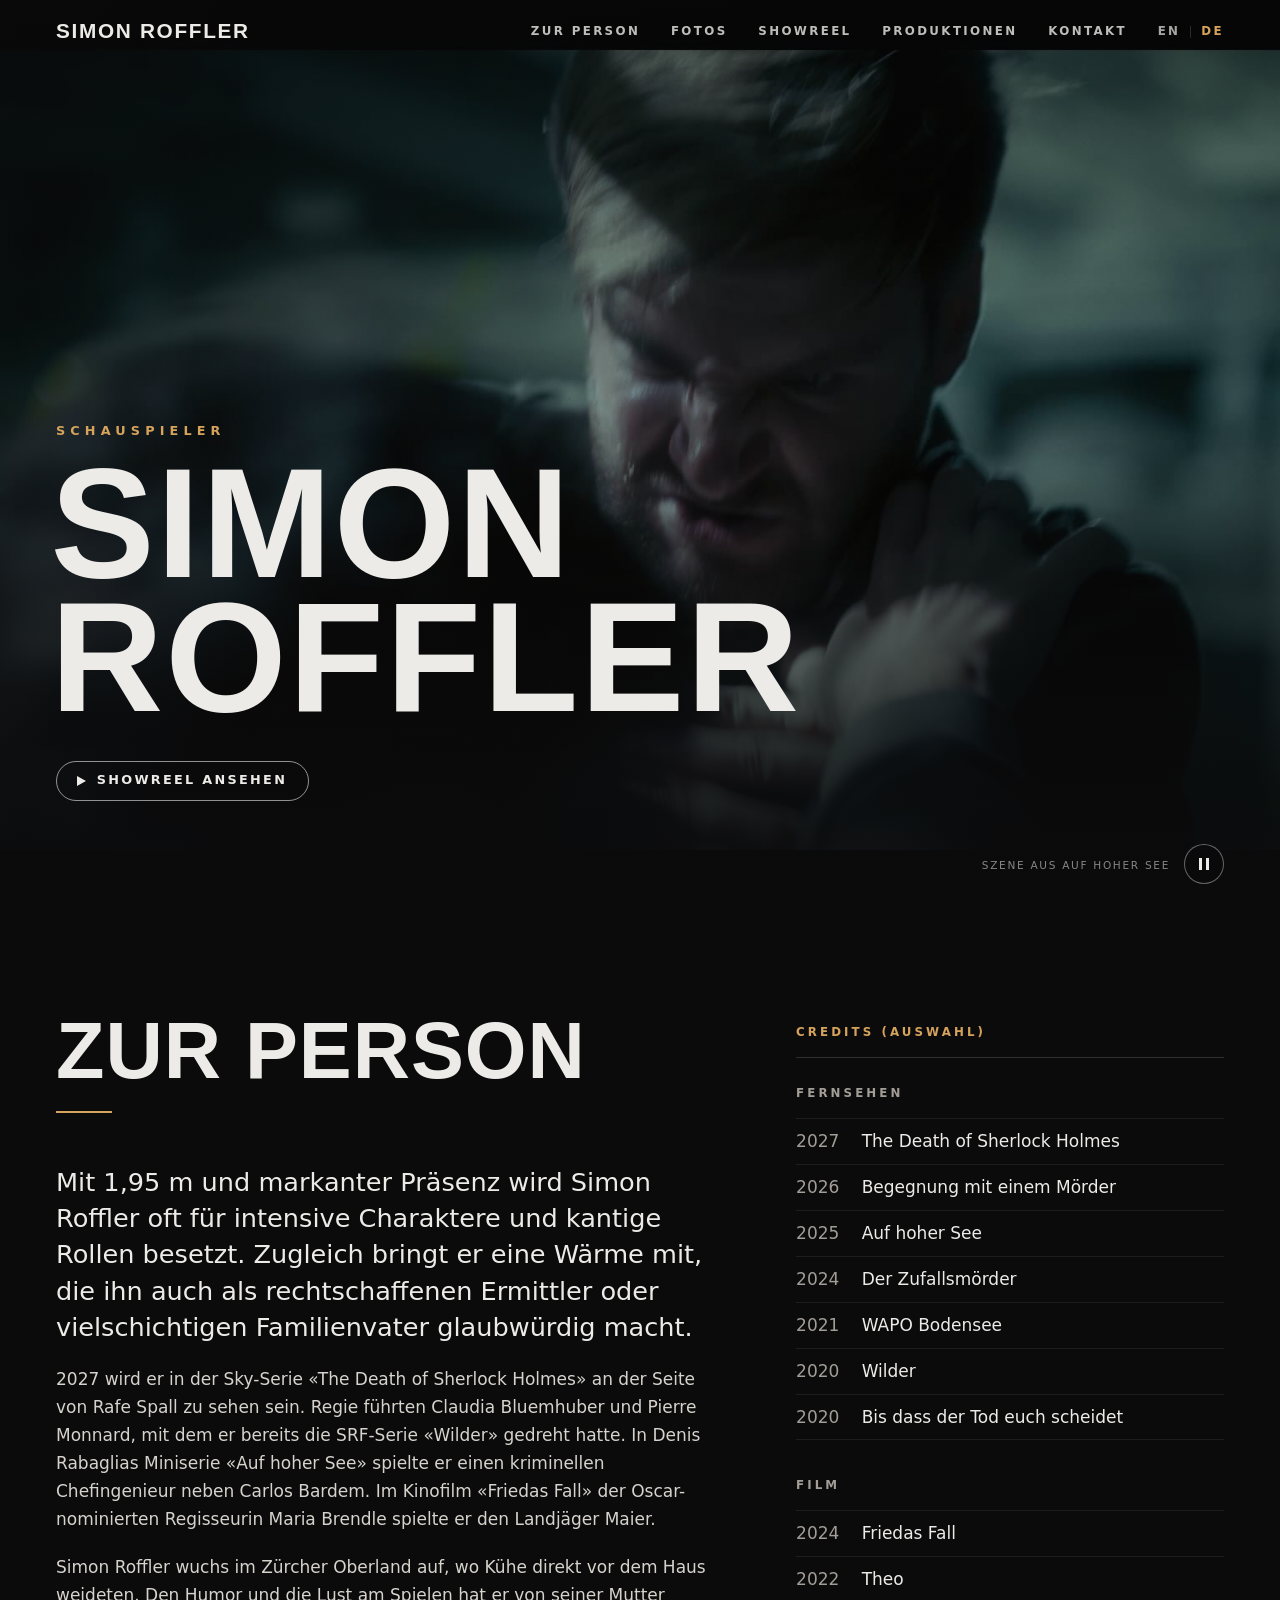
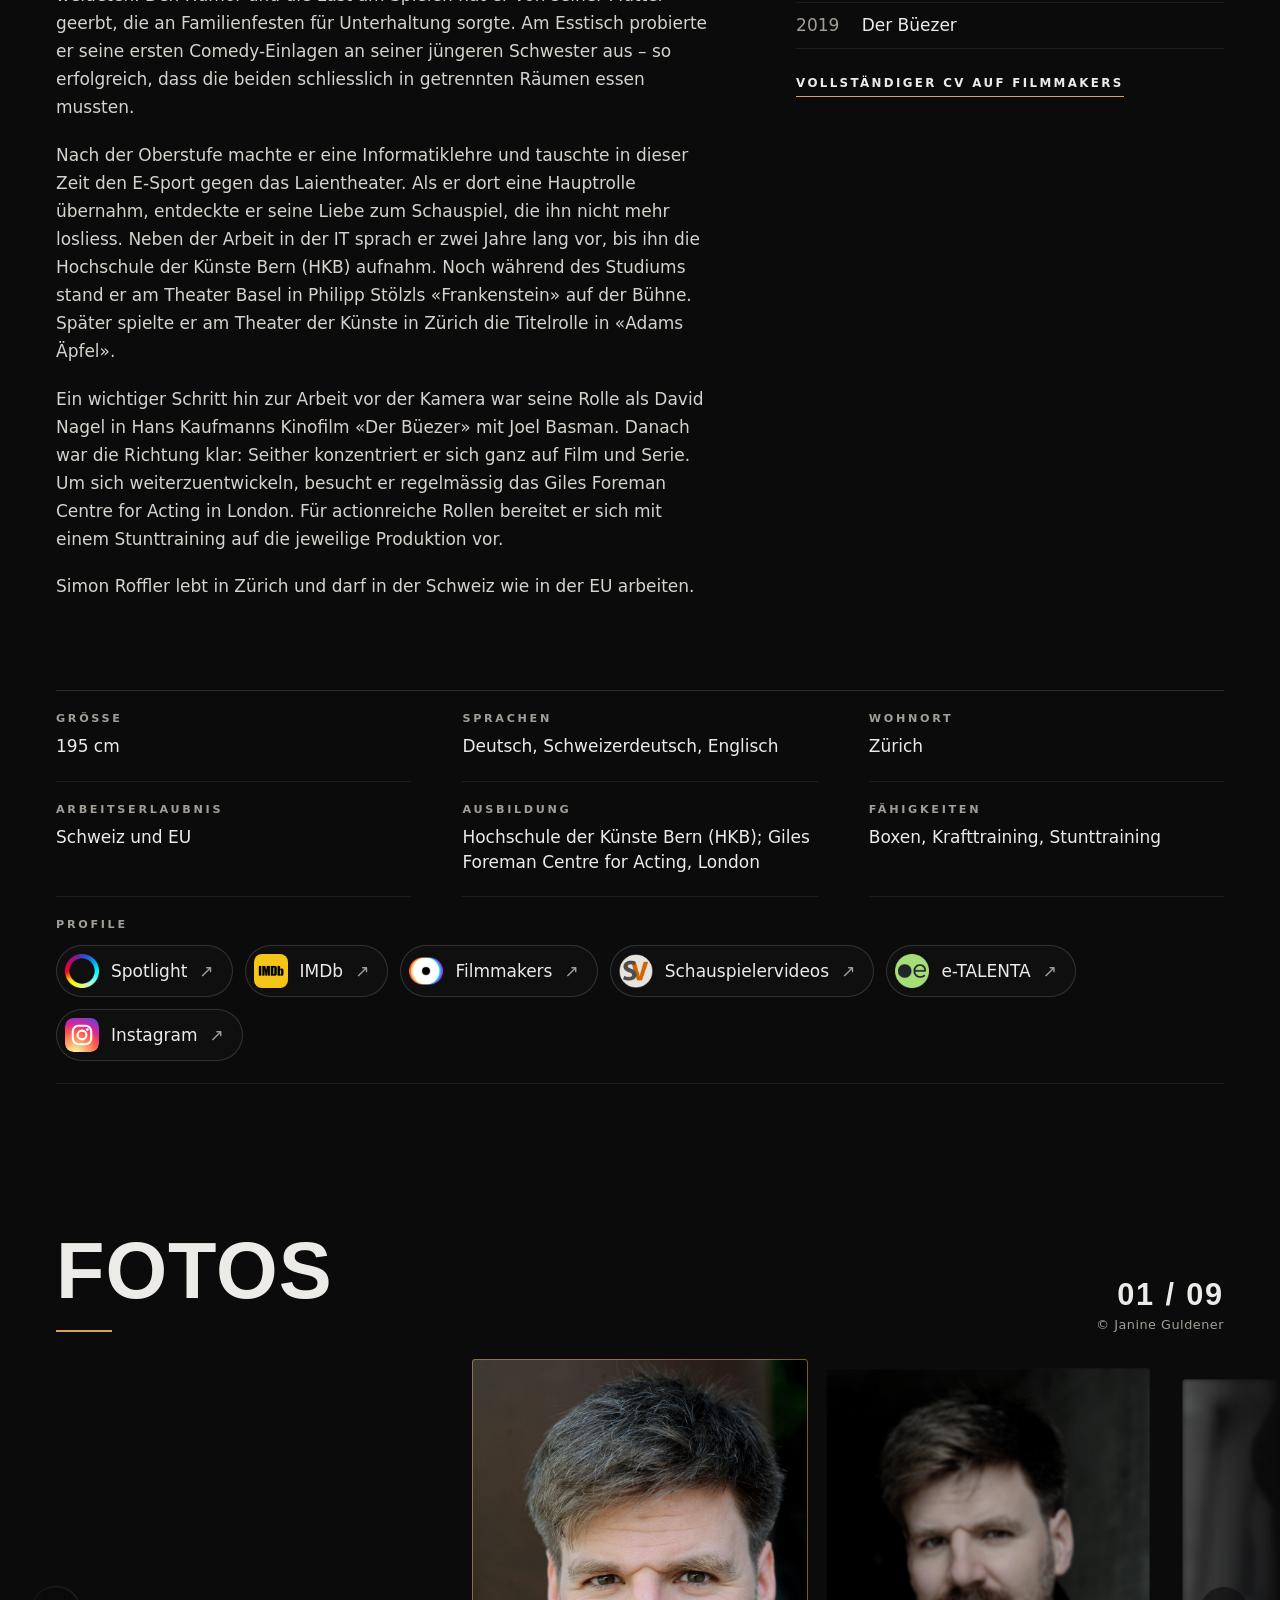
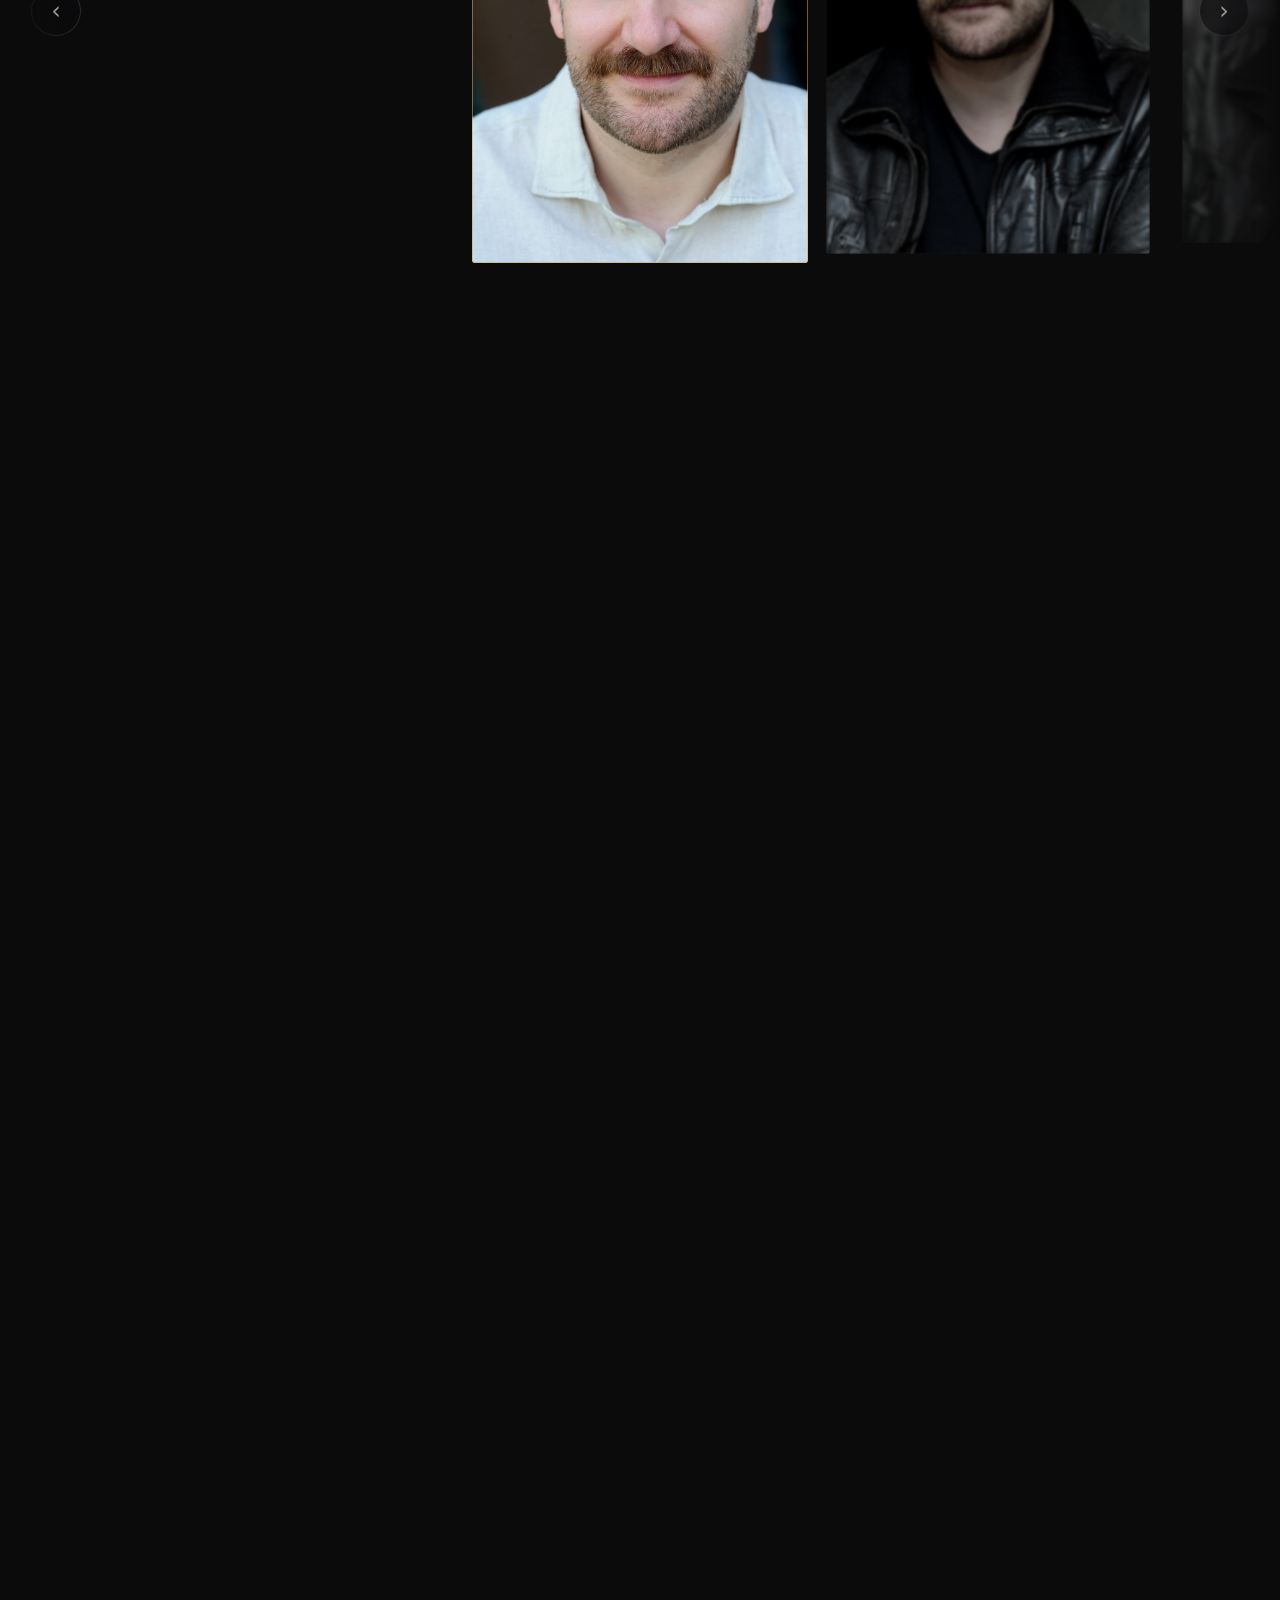
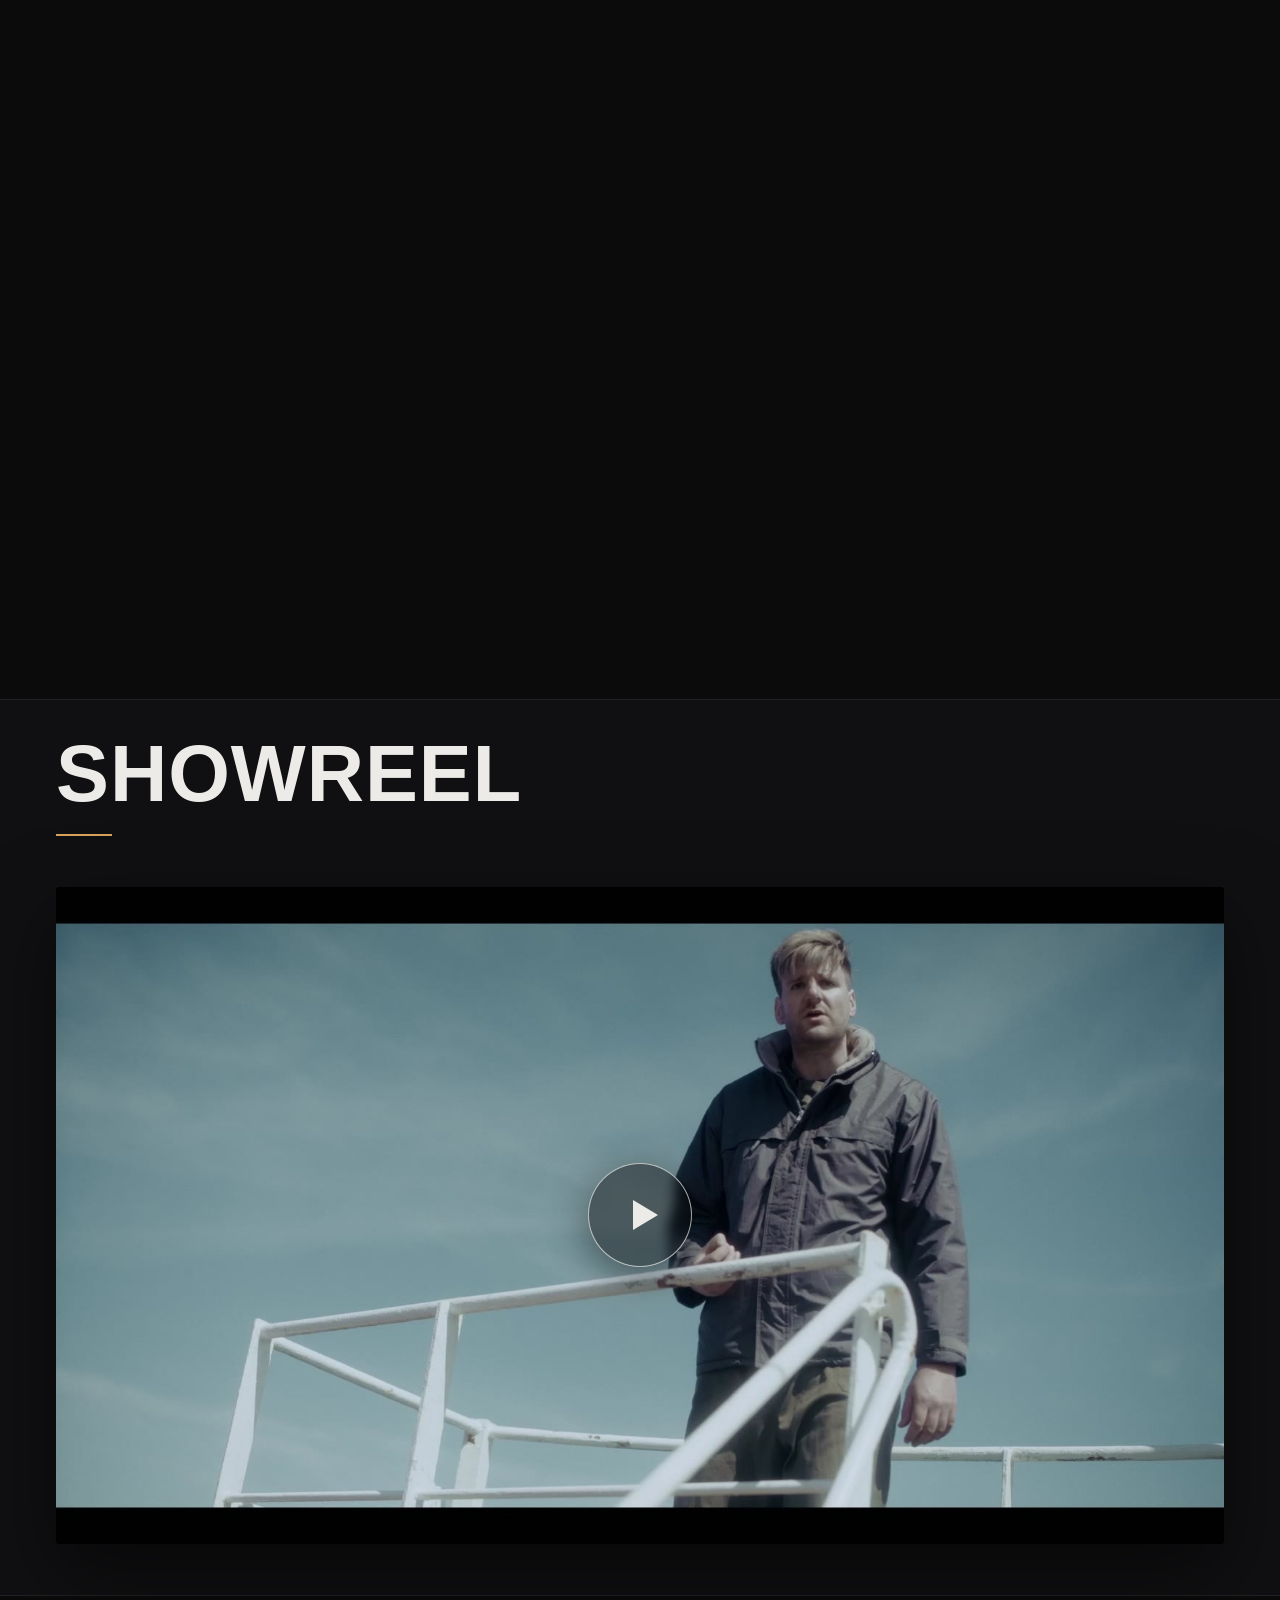
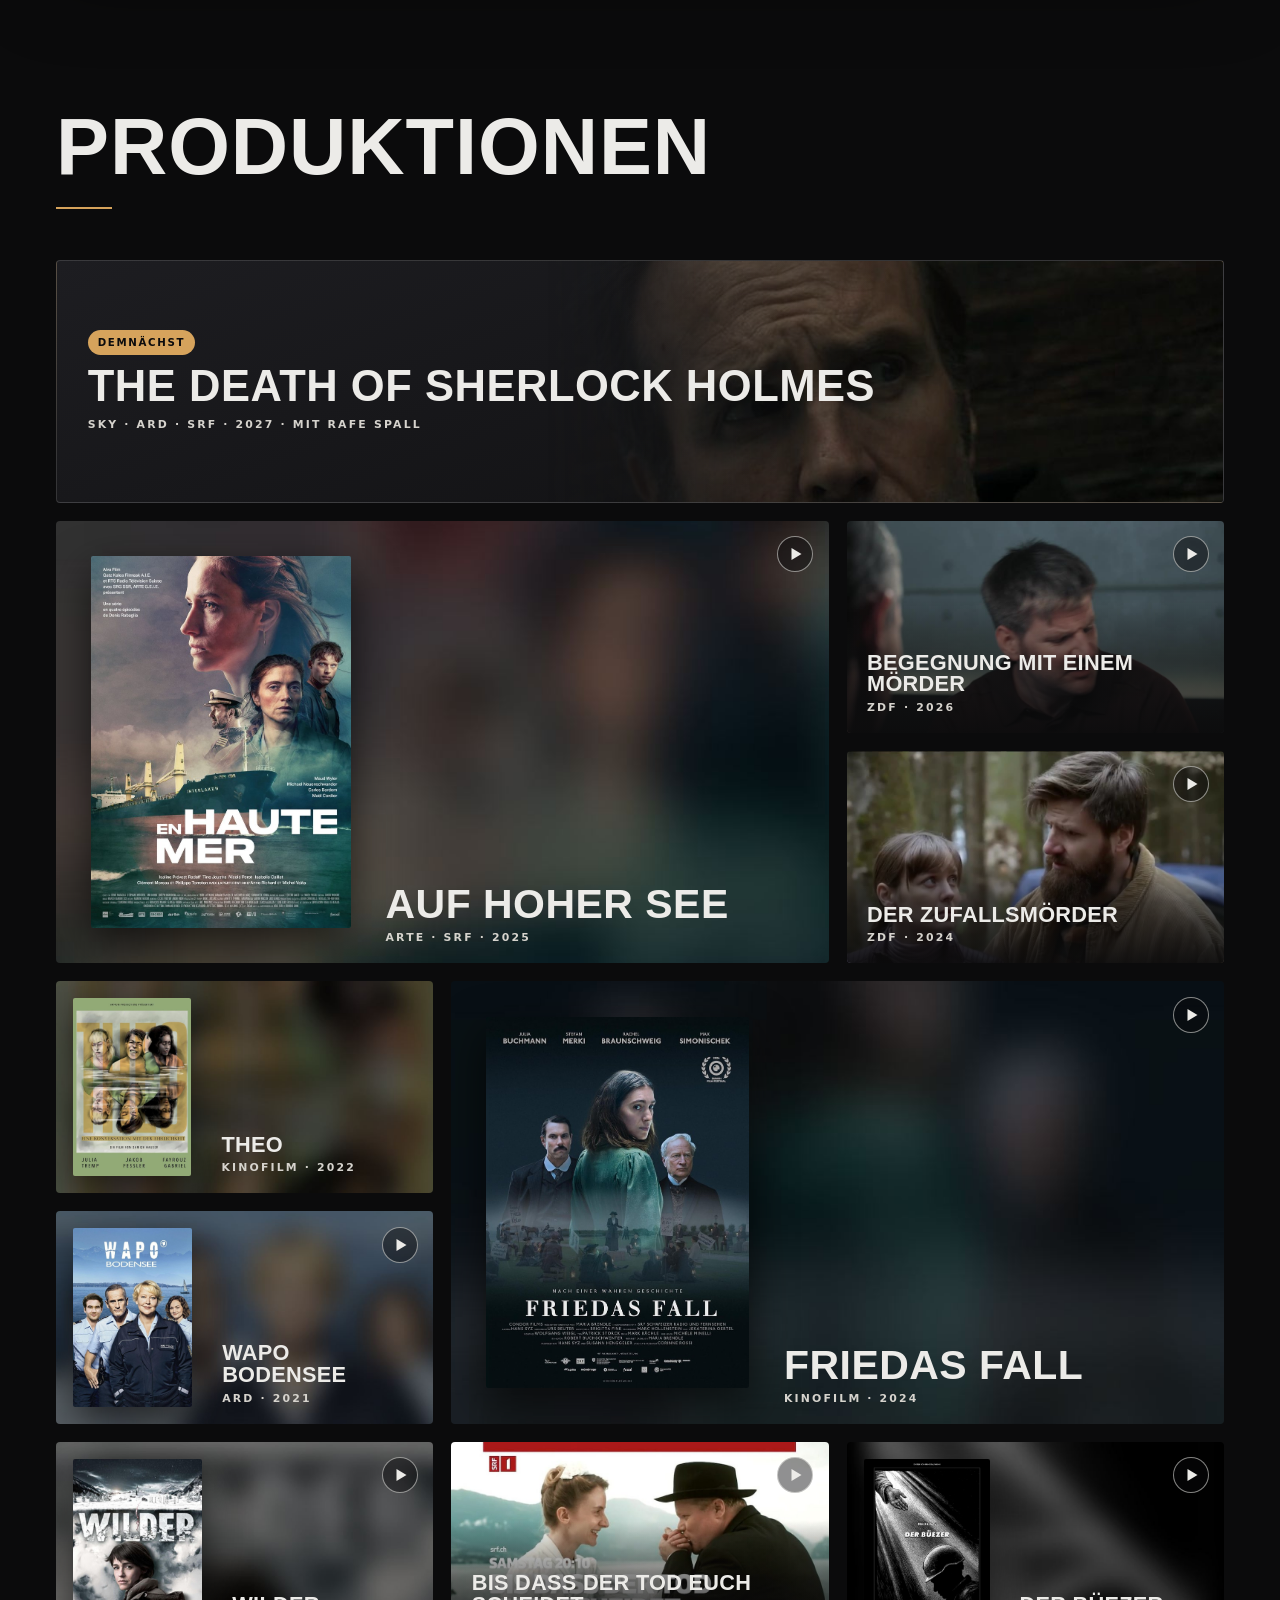
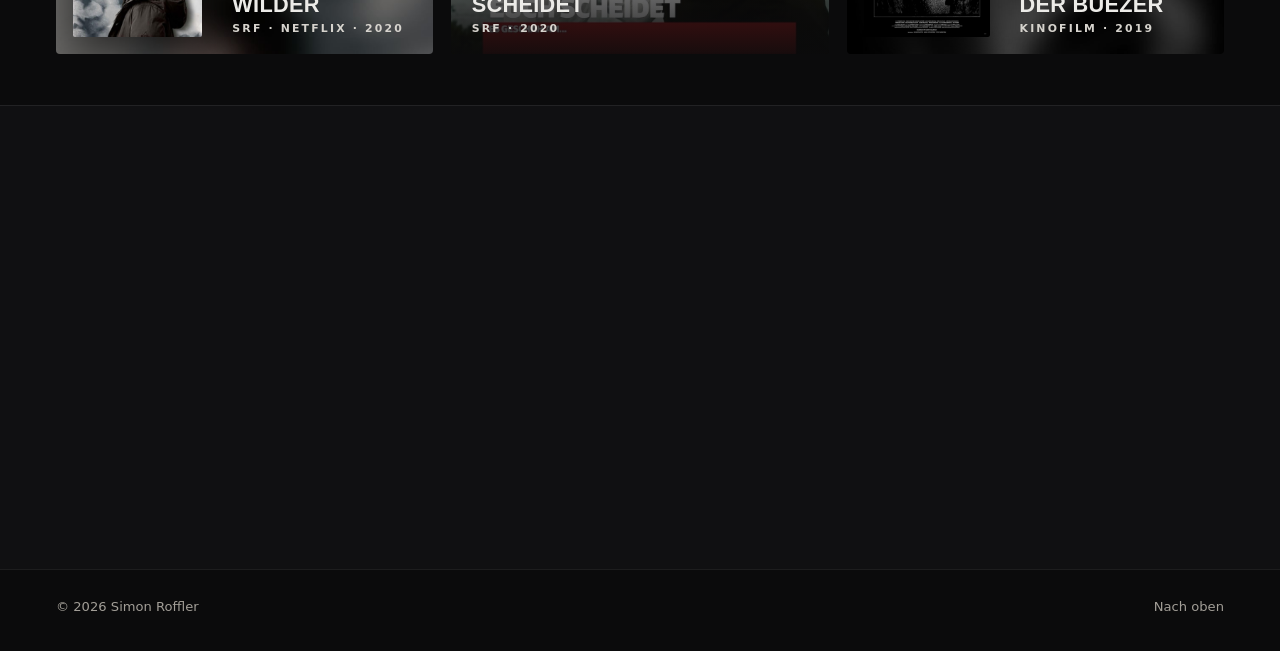
==== commit cea512da: "Website 2026-11-18 22:45" ====
--- a/de/index.html
+++ b/de/index.html
@@ -22,7 +22,7 @@
 <meta name="twitter:card" content="summary_large_image">
 <link rel="icon" href="data:image/svg+xml,%3Csvg xmlns='http://www.w3.org/2000/svg' viewBox='0 0 64 64'%3E%3Crect width='64' height='64' fill='%230b0b0c'/%3E%3Ctext x='32' y='43' font-family='Arial,sans-serif' font-size='28' font-weight='700' text-anchor='middle' fill='%23ecebe8'%3ESR%3C/text%3E%3C/svg%3E">
 <link rel="preload" as="image" href="../media/hero-poster.jpg">
-<link rel="stylesheet" href="../css/site.css?v=1795037294">
+<link rel="stylesheet" href="../css/site.css?v=1795038050">
 <script>document.documentElement.className = 'js';</script>
 <script type="application/ld+json">{
  "@context": "https://schema.org",
@@ -178,8 +178,8 @@
         <li><a class="strip__item" href="../img/portrait-01-l.jpg" data-i="0" data-credit="Janine Guldener"><img src="../img/portrait-01-m.jpg" alt="Simon Roffler im weissen Hemd, lächelnd" width="932" height="1400" draggable="false"></a></li>
 <li><a class="strip__item" href="../img/portrait-06-l.jpg" data-i="1" data-credit="Janine Guldener"><img src="../img/portrait-06-m.jpg" alt="Simon Roffler in Lederjacke, frontal" width="932" height="1400" draggable="false"></a></li>
 <li><a class="strip__item" href="../img/portrait-02-l.jpg" data-i="2" data-credit="Janine Guldener"><img src="../img/portrait-02-m.jpg" alt="Simon Roffler in Lederjacke, ernster Blick" width="932" height="1400" draggable="false"></a></li>
-<li><a class="strip__item" href="../img/portrait-04-l.jpg" data-i="3" data-credit="Janine Guldener"><img src="../img/portrait-04-m.jpg" alt="Simon Roffler im grünen T-Shirt, nach vorn gebeugt" width="2104" height="1400" loading="lazy" draggable="false"></a></li>
-<li><a class="strip__item" href="../img/portrait-05-l.jpg" data-i="4" data-credit="Janine Guldener"><img src="../img/portrait-05-m.jpg" alt="Simon Roffler im roten Pullover, verschmitzt lächelnd" width="1867" height="1400" loading="lazy" draggable="false"></a></li>
+<li><a class="strip__item" href="../img/portrait-04-l.jpg" data-i="3" data-credit="Janine Guldener"><img src="../img/portrait-04-m.jpg" alt="Simon Roffler im grünen T-Shirt, nach vorn gebeugt" width="1050" height="1400" loading="lazy" draggable="false"></a></li>
+<li><a class="strip__item" href="../img/portrait-05-l.jpg" data-i="4" data-credit="Janine Guldener"><img src="../img/portrait-05-m.jpg" alt="Simon Roffler im roten Pullover, verschmitzt lächelnd" width="1050" height="1400" loading="lazy" draggable="false"></a></li>
 <li><a class="strip__item" href="../img/portrait-03-l.jpg" data-i="5" data-credit="Janine Guldener"><img src="../img/portrait-03-m.jpg" alt="Simon Roffler im grünen Hemd, lachend" width="932" height="1400" loading="lazy" draggable="false"></a></li>
 <li><a class="strip__item" href="../img/portrait-09-l.jpg" data-i="6" data-credit="Tom Rufer"><img src="../img/portrait-09-m.jpg" alt="Simon Roffler im karierten Hemd, mit Vollbart" width="1120" height="1400" loading="lazy" draggable="false"></a></li>
 <li><a class="strip__item" href="../img/portrait-07-l.jpg" data-i="7" data-credit="Janine Guldener"><img src="../img/portrait-07-m.jpg" alt="Simon Roffler, Ganzkörperfoto vor einer Backsteinwand" width="1050" height="1400" loading="lazy" draggable="false"></a></li>
@@ -196,6 +196,7 @@
     <h2 class="h2 reveal">Showreel</h2>
     <div class="reel__player reveal">
       <video id="reel-video" controls playsinline preload="none" poster="../media/showreel-2026.jpg" src="../media/showreel-2026.mp4"></video>
+      <button class="reel__play" type="button" aria-label="Showreel abspielen" hidden><span class="reel__play-icon" aria-hidden="true"></span></button>
     </div>
   </div>
 </section>
@@ -313,6 +314,6 @@
   <button class="lightbox__btn lightbox__close" type="button" aria-label="Schliessen">×</button>
 </dialog>
 
-<script src="../js/site.js?v=1795037294" defer></script>
+<script src="../js/site.js?v=1795038050" defer></script>
 </body>
 </html>
--- a/css/site.css
+++ b/css/site.css
@@ -1,501 +1,533 @@
-/* simonroffler.com – Gestaltung. Keine externen Schriften oder Dienste. */
-
-:root {
-  --bg: #0b0b0c;
-  --bg-2: #101012;
-  --panel: #161618;
-  --line: rgba(236, 235, 232, .16);
-  --line-2: rgba(236, 235, 232, .08);
-  --text: #ecebe8;
-  --soft: #d6d3cd;
-  --muted: #a29e97;
-  --accent: #d6a35c;
-  --accent-ink: #0b0b0c;
-  --display: "Bahnschrift", "DIN Condensed", "DIN Alternate", "Roboto Condensed", "sans-serif-condensed", "Arial Narrow", "Helvetica Neue", Arial, sans-serif;
-  --body: system-ui, -apple-system, "Segoe UI", Roboto, "Helvetica Neue", Arial, sans-serif;
-  --wrap: 1240px;
-  --pad: clamp(20px, 5vw, 56px);
-  --top-h: 64px;
-}
-
-*, *::before, *::after { box-sizing: border-box; }
-
-html { scroll-behavior: smooth; -webkit-text-size-adjust: 100%; }
-
-body {
-  margin: 0;
-  background: var(--bg);
-  color: var(--text);
-  font: 400 1.0625rem/1.65 var(--body);
-  -webkit-font-smoothing: antialiased;
-}
-
-img, video { display: block; max-width: 100%; }
-a { color: inherit; }
-h1, h2, h3, p, ul, dl, dd, figure { margin: 0; }
-ul { padding: 0; list-style: none; }
-button { font: inherit; color: inherit; }
-:focus-visible { outline: 2px solid var(--accent); outline-offset: 3px; }
-[id] { scroll-margin-top: calc(var(--top-h) + 8px); }
-
-.skip {
-  position: absolute; left: 12px; top: -60px; z-index: 100;
-  background: var(--text); color: var(--bg); padding: 10px 14px; border-radius: 4px;
-}
-.skip:focus { top: 12px; }
-
-.wrap { max-width: calc(var(--wrap) + 2 * var(--pad)); margin: 0 auto; padding: 0 var(--pad); }
-
-/* ---------- Kopfzeile ---------- */
-
-.top {
-  position: fixed; inset: 0 0 auto 0; z-index: 50; height: var(--top-h);
-  display: flex; align-items: center; gap: clamp(16px, 2.4vw, 34px);
-  padding: 0 var(--pad);
-  border-bottom: 1px solid transparent;
-  transition: background .3s, border-color .3s;
-}
-.top.is-solid {
-  background: rgba(11, 11, 12, .84);
-  -webkit-backdrop-filter: saturate(140%) blur(14px);
-  backdrop-filter: saturate(140%) blur(14px);
-  border-bottom-color: var(--line-2);
-}
-.top__name {
-  font-family: var(--display); font-stretch: 75%; font-weight: 700;
-  font-size: 1.3rem; letter-spacing: .08em; text-transform: uppercase; text-decoration: none;
-  margin-right: auto;
-}
-.js .top__name { opacity: 0; transform: translateY(-6px); pointer-events: none; transition: opacity .3s, transform .3s; }
-.js .top.is-solid .top__name { opacity: 1; transform: none; pointer-events: auto; }
-
-.top__nav { display: flex; gap: clamp(16px, 2.4vw, 34px); }
-.top__nav a, .top__lang a, .top__lang span, .top__menu {
-  font: 600 .74rem/1 var(--body); letter-spacing: .2em; text-transform: uppercase; text-decoration: none;
-}
-.top__nav a { padding: 10px 0; opacity: .8; transition: opacity .2s, color .2s; }
-.top__nav a:hover { opacity: 1; }
-.top__nav a.is-current { opacity: 1; color: var(--accent); }
-
-.top__lang, .menu__lang { display: flex; align-items: center; gap: 10px; }
-.top__lang a, .menu__lang a { opacity: .7; padding: 10px 0; }
-.top__lang a:hover, .menu__lang a:hover { opacity: 1; }
-.top__lang [aria-current], .menu__lang [aria-current] { color: var(--accent); }
-.top__lang i, .menu__lang i { width: 1px; height: 12px; background: var(--line); }
-
-.top__menu {
-  display: none; background: none; border: 1px solid rgba(236, 235, 232, .45); border-radius: 999px;
-  padding: 10px 16px; cursor: pointer;
-}
-
-.menu {
-  position: fixed; inset: 0; z-index: 60; background: rgba(11, 11, 12, .98);
-  display: flex; flex-direction: column; justify-content: center; gap: 28px; padding: var(--pad);
-}
-.menu[hidden] { display: none; }
-.menu nav { display: grid; gap: 4px; }
-.menu nav a {
-  font-family: var(--display); font-stretch: 75%; font-weight: 700; text-transform: uppercase;
-  font-size: clamp(2.6rem, 12vw, 4.2rem); line-height: 1.08; text-decoration: none;
-}
-.menu__close {
-  position: absolute; top: 12px; right: var(--pad);
-  font: 600 .74rem/1 var(--body); letter-spacing: .2em; text-transform: uppercase;
-  background: none; border: 1px solid rgba(236, 235, 232, .45); border-radius: 999px; padding: 10px 16px; cursor: pointer;
-}
-.menu__lang a, .menu__lang span { font: 600 .9rem/1 var(--body); letter-spacing: .2em; text-decoration: none; }
-
-@media (max-width: 860px) {
-  .top__nav, .top__lang { display: none; }
-  .top__menu { display: inline-flex; margin-left: auto; }
-  .top__name { margin-right: 0; }
-}
-
-/* ---------- Einstieg ---------- */
-
-.hero {
-  position: relative; min-height: 100vh; min-height: 100svh;
-  display: flex; align-items: flex-end; overflow: hidden; background: #000;
-}
-.hero__media { position: absolute; inset: 0; }
-.hero__video { width: 100%; height: 100%; object-fit: cover; object-position: 58% 50%; }
-.hero__shade {
-  position: absolute; inset: 0;
-  background:
-    linear-gradient(to top, rgba(11, 11, 12, 1) 0%, rgba(11, 11, 12, .78) 20%, rgba(11, 11, 12, .2) 56%, rgba(11, 11, 12, .5) 100%),
-    linear-gradient(to right, rgba(11, 11, 12, .5), rgba(11, 11, 12, 0) 62%);
-}
-.hero__inner {
-  position: relative; width: 100%; max-width: 1560px; margin: 0 auto;
-  padding: 0 var(--pad) clamp(64px, 11vh, 120px);
-}
-.hero__role {
-  font: 600 .8rem/1 var(--body); letter-spacing: .4em; text-transform: uppercase; color: var(--accent);
-  margin-bottom: clamp(12px, 2vh, 20px);
-}
-.hero__name {
-  font-family: var(--display); font-stretch: 75%; font-weight: 700; text-transform: uppercase;
-  font-size: min(12.2vw, 13rem); line-height: .86; letter-spacing: .012em; margin-left: -.035em;
-}
-.hero__actions { margin-top: clamp(22px, 4vh, 40px); display: flex; flex-wrap: wrap; gap: 14px; }
-
-.btn {
-  display: inline-flex; align-items: center; gap: .8em; padding: 1em 1.6em;
-  border: 1px solid rgba(236, 235, 232, .6); border-radius: 999px;
-  font: 600 .8rem/1 var(--body); letter-spacing: .18em; text-transform: uppercase; text-decoration: none;
-  transition: background .25s, color .25s, border-color .25s;
-}
-.btn:hover { background: var(--text); color: var(--bg); border-color: var(--text); }
-.btn__icon { width: 0; height: 0; border-style: solid; border-width: .42em 0 .42em .72em; border-color: transparent transparent transparent currentColor; }
-
-.hero__source {
-  position: absolute; right: calc(var(--pad) + 54px); bottom: 27px;
-  font: 500 .66rem/1.3 var(--body); letter-spacing: .16em; text-transform: uppercase; color: rgba(236, 235, 232, .55);
-}
-.hero__toggle {
-  position: absolute; right: var(--pad); bottom: 16px; width: 40px; height: 40px; border-radius: 50%;
-  border: 1px solid rgba(236, 235, 232, .4); background: rgba(11, 11, 12, .35); cursor: pointer;
-  display: grid; place-items: center; transition: border-color .2s, background .2s;
-}
-.hero__toggle:hover { border-color: var(--text); background: rgba(11, 11, 12, .6); }
-.hero__toggle::before { content: ""; width: 10px; height: 12px; border-left: 3px solid var(--text); border-right: 3px solid var(--text); }
-.hero__toggle.is-paused::before { width: 0; height: 0; border-style: solid; border-width: 7px 0 7px 11px; border-color: transparent transparent transparent var(--text); margin-left: 3px; }
-
-@media (max-width: 899px) {
-  .hero__name { font-size: min(23vw, 21vh); }
-  .hero__name span { display: block; }
-}
-@media (max-width: 640px) {
-  .hero__inner { padding-bottom: 92px; }
-  .hero__source { left: var(--pad); right: calc(var(--pad) + 54px); bottom: 28px; }
-}
-
-/* ---------- Abschnitte ---------- */
-
-.section { padding: clamp(72px, 11vw, 150px) 0; }
-.about { padding-bottom: clamp(40px, 5vw, 72px); }   /* Profile → Fotos nicht zu weit auseinander */
-
-.h2 {
-  font-family: var(--display); font-stretch: 75%; font-weight: 700; text-transform: uppercase;
-  font-size: clamp(2.6rem, 6.2vw, 5.2rem); line-height: .9; letter-spacing: .012em;
-  margin-bottom: clamp(28px, 4vw, 56px);
-}
-.h2::after { content: ""; display: block; width: 56px; height: 2px; background: var(--accent); margin-top: clamp(16px, 2vw, 24px); }
-
-.h3 { font: 600 .74rem/1 var(--body); letter-spacing: .26em; text-transform: uppercase; color: var(--muted); margin-bottom: 18px; }
-
-.js .reveal { opacity: 0; transform: translateY(22px); transition: opacity .8s ease, transform .8s ease; }
-.js .reveal.is-in { opacity: 1; transform: none; }
-
-/* ---------- Zur Person ---------- */
-
-.about__grid {
-  display: grid; grid-template-columns: minmax(0, 1.55fr) minmax(0, 1fr);
-  gap: clamp(36px, 6vw, 104px); align-items: start;
-}
-.bio p { max-width: 64ch; color: var(--soft); }
-.bio p + p { margin-top: 1.15em; }
-.bio .bio__lead { font-size: clamp(1.28rem, 2vw, 1.65rem); line-height: 1.42; font-weight: 500; color: var(--text); max-width: 46ch; }
-.bio__leer { color: var(--muted); font-style: italic; border: 1px dashed var(--line); border-radius: 6px; padding: 22px 24px; max-width: 46ch; }
-
-.about__cv { padding-top: clamp(0px, 1vw, 12px); }
-/* Die Bio ist länger als der CV: der CV bleibt beim Lesen stehen. */
-@media (min-width: 861px) { .about__cv { position: sticky; top: calc(var(--top-h) + 24px); } }
-.cv__head {
-  font: 600 .74rem/1 var(--body); letter-spacing: .26em; text-transform: uppercase; color: var(--accent);
-  padding-bottom: 18px; margin-bottom: 30px; border-bottom: 1px solid var(--line);
-}
-.cv + .cv { margin-top: 40px; }
-.cv__list li {
-  display: grid; grid-template-columns: 4.4ch 1fr; gap: 18px; padding: 11px 0;
-  border-top: 1px solid var(--line-2); line-height: 1.35;
-}
-.cv__list li:last-child { border-bottom: 1px solid var(--line-2); }
-.cv__year { color: var(--muted); font-variant-numeric: tabular-nums; }
-.cv__more { display: inline-block; margin-top: 26px; }
-
-.textlink {
-  font: 600 .74rem/1.4 var(--body); letter-spacing: .2em; text-transform: uppercase; text-decoration: none;
-  border-bottom: 1px solid var(--accent); padding-bottom: 4px; transition: color .2s;
-}
-.textlink:hover { color: var(--accent); }
-
-.facts {
-  display: grid; grid-template-columns: repeat(3, minmax(0, 1fr)); gap: 0 clamp(24px, 4vw, 56px);
-  margin-top: clamp(48px, 7vw, 96px); border-top: 1px solid var(--line);
-}
-.facts div { padding: 22px 0; border-bottom: 1px solid var(--line-2); }
-.facts dt { font: 600 .7rem/1 var(--body); letter-spacing: .24em; text-transform: uppercase; color: var(--muted); margin-bottom: 10px; }
-.facts dd { line-height: 1.45; }
-
-/* Profile: unter den Fakten, als Reihe von Links */
-.profiles {
-  display: flex; flex-wrap: wrap; align-items: baseline; gap: 14px clamp(24px, 4vw, 56px);
-  padding: 22px 0; border-bottom: 1px solid var(--line-2);
-}
-.profiles .h3 { margin: 0; font: 600 .7rem/1 var(--body); letter-spacing: .24em; text-transform: uppercase; color: var(--muted); }
-.profiles__list { display: flex; flex-wrap: wrap; gap: 12px; }
-.profiles__list a {
-  display: flex; align-items: center; gap: 12px; padding: 8px 18px 8px 8px; white-space: nowrap;
-  border: 1px solid var(--line); border-radius: 999px; text-decoration: none; background: rgba(255, 255, 255, .02);
-  transition: color .2s, border-color .2s, background .2s, transform .2s;
-}
-.profiles__logo { width: 34px; height: 34px; border-radius: 8px; object-fit: contain; flex: none; }
-.profiles__list a::after { content: "↗"; color: var(--muted); transition: color .2s, transform .2s; }
-.profiles__list a:hover { color: var(--accent); border-color: var(--accent); background: rgba(214, 163, 92, .06); }
-.profiles__list a:hover::after { color: var(--accent); transform: translate(2px, -2px); }
-@media (max-width: 520px) {
-  .profiles__list { display: grid; grid-template-columns: repeat(2, minmax(0, 1fr)); width: 100%; gap: 10px; }
-  .profiles__list li { min-width: 0; }
-  .profiles__list a { padding: 6px 10px 6px 6px; gap: 8px; font-size: .86rem; min-width: 0; }
-  .profiles__logo { width: 30px; height: 30px; }
-  .profiles__list a span { min-width: 0; white-space: normal; line-height: 1.2; hyphens: manual; }
-  .profiles__list a::after { margin-left: auto; }
-}
-
-@media (max-width: 860px) {
-  .about__grid { grid-template-columns: 1fr; }
-  .facts { grid-template-columns: 1fr 1fr; }
-}
-@media (max-width: 520px) { .facts { grid-template-columns: 1fr; } }
-
-/* ---------- Showreel ---------- */
-
-.reel { background: var(--bg-2); border-top: 1px solid var(--line-2); border-bottom: 1px solid var(--line-2); }
-.reel__player {
-  aspect-ratio: 16 / 9; width: 100%; max-width: max(320px, calc((100vh - 150px) * 16 / 9)); margin: 0 auto;
-  background: #000; border-radius: 4px; overflow: hidden; box-shadow: 0 30px 80px rgba(0, 0, 0, .5);
-}
-.reel__player video { width: 100%; height: 100%; object-fit: contain; background: #000; }
-
-/* ---------- Fotos ---------- */
-/* Zwei Varianten (inhalt.json, fotos_modus):
-   «fokus»    – der Streifen folgt dem Scrollen, das Foto in der Mitte ist scharf und farbig,
-                die anderen leicht unscharf (wie eine Schärfeverlagerung der Kamera);
-   «laufband» – der Streifen läuft langsam von selbst durch. */
-
-.photos { overflow: hidden; }
-.photos__head { display: flex; align-items: flex-end; justify-content: space-between; gap: 16px; }
-.photos__now {
-  display: flex; flex-direction: column; align-items: flex-end; gap: 6px; min-height: 3.2em;
-  margin-bottom: clamp(28px, 4vw, 56px); font: 500 .8rem/1.2 var(--body); color: var(--muted); letter-spacing: .04em;
-}
-.photos__count {
-  font-family: var(--display); font-stretch: 75%; font-weight: 700; letter-spacing: .06em;
-  font-size: clamp(1.5rem, 2.4vw, 2.2rem); line-height: 1; color: var(--text); font-variant-numeric: tabular-nums;
-}
-.photos__now { visibility: hidden; }
-.photos.has-now .photos__now { visibility: visible; }
-
-.strip { position: relative; }
-.strip__track {
-  position: relative; display: flex; gap: clamp(8px, 1vw, 14px); overflow-x: auto; overscroll-behavior-x: contain;
-  padding: 0 var(--pad); scrollbar-width: none;
-  -webkit-mask-image: linear-gradient(90deg, transparent 0, #000 var(--pad), #000 calc(100% - var(--pad)), transparent 100%);
-  mask-image: linear-gradient(90deg, transparent 0, #000 var(--pad), #000 calc(100% - var(--pad)), transparent 100%);
-}
-.strip__track::-webkit-scrollbar { display: none; }
-.strip__track li { flex: none; --d: 0; }
-.strip__item {
-  display: block; position: relative; height: clamp(300px, 64vh, 660px); overflow: hidden;
-  border-radius: 3px; background: #151517; cursor: zoom-in;
-}
-.strip__item img {
-  height: 100%; width: auto; max-width: none; object-fit: cover;
-  transition: transform .7s cubic-bezier(.2, .7, .2, 1);
-  -webkit-user-drag: none; user-select: none;
-}
-.strip__item:hover img { transform: scale(1.035); }
-.strip__btn {
-  position: absolute; top: 50%; transform: translateY(-50%); width: 50px; height: 50px; border-radius: 50%;
-  border: 1px solid var(--line); background: rgba(11, 11, 12, .6); font-size: 1.5rem; line-height: 1; cursor: pointer;
-  display: grid; place-items: center; transition: border-color .2s, background .2s, opacity .2s; z-index: 2;
-}
-.strip__btn:hover { border-color: var(--text); background: rgba(11, 11, 12, .9); }
-.strip__prev { left: max(10px, calc(var(--pad) - 25px)); }
-.strip__next { right: max(10px, calc(var(--pad) - 25px)); }
-.strip__credit { margin-top: 18px; font-size: .8rem; color: var(--muted); letter-spacing: .04em; }
-
-/* Laufband */
-.strip[data-mode="laufband"] .strip__track { cursor: grab; }
-.strip[data-mode="laufband"] .strip__track.is-dragging { cursor: grabbing; }
-
-/* Schärfeverlagerung */
-.js .strip[data-mode="fokus"] .strip__track { scroll-snap-type: x mandatory; -webkit-mask-image: none; mask-image: none; }
-.js .strip[data-mode="fokus"] .strip__track li { scroll-snap-align: center; }
-.js .strip[data-mode="fokus"] .strip__item { transform: scale(calc(1 - var(--d) * .08)); transform-origin: 50% 50%; }
-.js .strip[data-mode="fokus"] .strip__item img {
-  filter: grayscale(calc(var(--d) * .9)) brightness(calc(1 - var(--d) * .5)) blur(calc(var(--d) * 2.6px));
-}
-.js .strip[data-mode="fokus"] li.is-sharp .strip__item { transform: none; }
-.js .strip[data-mode="fokus"] li.is-sharp .strip__item img { filter: none; }
-.js .strip[data-mode="fokus"] .strip__item::after {
-  content: ""; position: absolute; inset: 0; pointer-events: none; border-radius: 3px;
-  box-shadow: inset 0 0 0 1px rgba(214, 163, 92, calc((1 - var(--d) * 4) * .55));
-}
-/* Auf grossen Bildschirmen bleibt der Abschnitt stehen, und das Scrollen schiebt die Fotos seitwärts. */
-.photos.is-pinned { padding: 0; overflow: visible; }   /* overflow: hidden würde «sticky» verhindern */
-.photos.is-pinned .photos__pin {
-  position: sticky; top: 0; height: 100vh; display: flex; flex-direction: column; justify-content: flex-start;
-  padding-top: calc(var(--top-h) + clamp(16px, 4vh, 48px)); overflow: hidden;
-}
-.photos.is-pinned .strip {
-  -webkit-mask-image: linear-gradient(90deg, transparent 0, #000 7%, #000 93%, transparent 100%);
-  mask-image: linear-gradient(90deg, transparent 0, #000 7%, #000 93%, transparent 100%);
-}
-.photos.is-pinned .photos__pin > .wrap { width: 100%; }
-.photos.is-pinned .strip__track { overflow: visible; scroll-snap-type: none; will-change: transform; }
-.photos.is-pinned .strip__item { height: min(56vh, 600px); }
-.photos.is-pinned .h2 { margin-bottom: clamp(20px, 3vh, 40px); }
-.photos.is-pinned .photos__now { margin-bottom: clamp(20px, 3vh, 40px); }
-
-@media (hover: none) { .strip__btn { display: none; } }
-@media (max-width: 640px) {
-  .strip__item { height: min(64vh, 470px); }
-  .strip__track { padding: 0 20px; -webkit-mask-image: none; mask-image: none; }
-}
-
-/* ---------- Produktionen: Plakat oder Standbild, beim Darüberfahren läuft die Szene ---------- */
-
-.scenes { display: grid; grid-template-columns: repeat(3, minmax(0, 1fr)); grid-auto-flow: row dense; gap: clamp(12px, 1.4vw, 20px); }
-.scene {
-  position: relative; margin: 0; aspect-ratio: 16 / 9; overflow: hidden; border-radius: 4px; background: #111113;
-  isolation: isolate;
-}
-.scene--big { grid-column: span 2; grid-row: span 2; aspect-ratio: auto; }
-.scene--big.scene--right { grid-column: 2 / span 2; }   /* zweite grosse Kachel rechts, kleine Kacheln links daneben */
-.scene__bg, .scene__still, .scene__video { position: absolute; inset: 0; width: 100%; height: 100%; object-fit: cover; }
-.scene__bg { transform: scale(1.08); transition: opacity .5s ease; }
-.scene__still { transition: opacity .5s ease, transform 1.2s cubic-bezier(.2, .7, .2, 1); }
-.scene__poster {
-  position: absolute; left: 4.5%; top: 8%; height: 84%; width: auto; max-width: none; border-radius: 2px;
-  box-shadow: 0 16px 44px rgba(0, 0, 0, .65); transition: opacity .5s ease, transform .7s cubic-bezier(.2, .7, .2, 1);
-}
-.scene__video { opacity: 0; transition: opacity .5s ease; }
-.scene.is-playing .scene__video { opacity: 1; }
-.scene.is-playing .scene__still, .scene.is-playing .scene__bg, .scene.is-playing .scene__poster { opacity: 0; }
-.scene--poster:not(.scene--video):hover .scene__poster { transform: scale(1.03); }
-.scene--video:not(.is-playing):hover .scene__still, .scene--image:hover .scene__still { transform: scale(1.03); }
-
-.scene__play {
-  position: absolute; top: clamp(10px, 1.2vw, 16px); right: clamp(10px, 1.2vw, 16px); width: 36px; height: 36px; border-radius: 50%;
-  border: 1px solid rgba(236, 235, 232, .55); background: rgba(11, 11, 12, .45); transition: opacity .3s;
-}
-.scene__play::before {
-  content: ""; position: absolute; left: 50%; top: 50%; transform: translate(-35%, -50%);
-  border-style: solid; border-width: 6px 0 6px 10px; border-color: transparent transparent transparent var(--text);
-}
-.scene.is-playing .scene__play { opacity: 0; }
-
-.scene__cap {
-  position: absolute; left: 0; right: 0; bottom: 0; padding: clamp(28px, 4vw, 56px) clamp(14px, 1.6vw, 22px) clamp(12px, 1.4vw, 18px);
-  background: linear-gradient(to top, rgba(11, 11, 12, .92), rgba(11, 11, 12, .55) 55%, rgba(11, 11, 12, 0));
-  display: flex; flex-direction: column; gap: 6px; transition: left .45s ease;
-}
-.scene--poster .scene__cap { left: calc(var(--pw, .3) * 100% + 7%); background: none; }
-.scene--poster.is-playing .scene__cap {
-  left: 0; background: linear-gradient(to top, rgba(11, 11, 12, .92), rgba(11, 11, 12, .55) 55%, rgba(11, 11, 12, 0));
-}
-.scene__title {
-  font-family: var(--display); font-stretch: 75%; font-weight: 700; text-transform: uppercase;
-  font-size: clamp(1.15rem, 1.7vw, 1.6rem); line-height: 1; letter-spacing: .012em;
-}
-.scene--big .scene__title { font-size: clamp(1.6rem, 3.2vw, 2.8rem); }
-.scene__meta { font: 600 .68rem/1.3 var(--body); letter-spacing: .2em; text-transform: uppercase; color: var(--soft); }
-
-.scene--next {
-  grid-column: 1 / -1; aspect-ratio: auto; min-height: clamp(130px, 14vw, 180px);
-  display: flex; align-items: center; justify-content: space-between; gap: 20px;
-  padding: clamp(18px, 2.4vw, 34px); border: 1px solid var(--line);
-  background:
-    radial-gradient(90% 140% at 100% 0%, rgba(214, 163, 92, .2), rgba(214, 163, 92, 0) 60%),
-    linear-gradient(160deg, #1d1d21 0%, #121214 80%);
-}
-.scene__next { position: relative; z-index: 1; display: flex; flex-direction: column; align-items: flex-start; gap: 10px; min-width: 0; }
-/* Erstes veröffentlichtes Bild der Serie, rechts ins Band geblendet */
-.scene--nextimg { min-height: clamp(170px, 19vw, 250px); }
-.scene__nextimg {
-  position: absolute; top: 0; right: 0; bottom: 0; width: 58%; height: 100%; object-fit: cover; object-position: 50% 28%;
-  -webkit-mask-image: linear-gradient(90deg, transparent 0, rgba(0, 0, 0, .55) 30%, #000 70%);
-  mask-image: linear-gradient(90deg, transparent 0, rgba(0, 0, 0, .55) 30%, #000 70%);
-}
-.scene--next .scene__title { font-size: clamp(1.5rem, 3.4vw, 3rem); }
-.scene__year {
-  font-family: var(--display); font-stretch: 75%; font-weight: 700; line-height: .8;
-  font-size: clamp(3.6rem, 10vw, 8.5rem); color: transparent; -webkit-text-stroke: 1px rgba(214, 163, 92, .55);
-}
-.scene--text {
-  border: 1px solid var(--line-2);
-  background: linear-gradient(160deg, #1b1b1f 0%, #111113 80%);
-}
-.scene--text .scene__year {
-  position: absolute; top: clamp(10px, 1.4vw, 18px); right: clamp(12px, 1.6vw, 22px);
-  font-size: clamp(2.6rem, 5vw, 4.6rem); -webkit-text-stroke: 1px rgba(236, 235, 232, .35);
-}
-.scene--text .scene__cap { background: none; }
-.tag {
-  display: inline-block; padding: 5px 10px; border-radius: 999px; background: var(--accent); color: var(--accent-ink);
-  font: 700 .64rem/1.4 var(--body); letter-spacing: .16em; text-transform: uppercase;
-}
-
-@media (max-width: 980px) {
-  .scenes { grid-template-columns: repeat(2, minmax(0, 1fr)); }
-  .scene--big, .scene--big.scene--right { grid-column: 1 / -1; grid-row: auto; aspect-ratio: 16 / 9; }
-  /* ungerade Anzahl kleiner Kacheln: die letzte über die ganze Breite */
-  .scenes > .scene:last-child:nth-child(odd):not(.scene--next) { grid-column: 1 / -1; }
-}
-@media (max-width: 600px) {
-  .scenes { grid-template-columns: 1fr; }
-  .scene__year { display: none; }
-  .scene--text .scene__year { display: block; }
-  .scene__nextimg { width: 100%; opacity: .45; }
-}
-
-.lightbox { width: 100vw; height: 100vh; max-width: 100vw; max-height: 100vh; margin: 0; padding: 0; border: 0; background: transparent; color: var(--text); overflow: hidden; }
-.lightbox::backdrop { background: rgba(5, 5, 6, .95); }
-.lightbox__fig { position: absolute; inset: 0; display: flex; align-items: center; justify-content: center; padding: 60px clamp(12px, 7vw, 100px) 52px; }
-.lightbox__img { max-width: 100%; max-height: 100%; object-fit: contain; box-shadow: 0 20px 80px rgba(0, 0, 0, .6); }
-.lightbox__cap { position: absolute; left: 0; right: 0; bottom: 16px; text-align: center; font-size: .8rem; color: var(--muted); letter-spacing: .08em; }
-.lightbox__btn {
-  position: absolute; top: 50%; transform: translateY(-50%); width: 50px; height: 50px; border-radius: 50%;
-  border: 1px solid var(--line); background: rgba(11, 11, 12, .6); font-size: 1.5rem; line-height: 1; cursor: pointer;
-  display: grid; place-items: center; transition: border-color .2s, background .2s;
-}
-.lightbox__btn:hover { border-color: var(--text); background: rgba(11, 11, 12, .9); }
-.lightbox__prev { left: 14px; }
-.lightbox__next { right: 14px; }
-.lightbox__close { top: 12px; right: 14px; transform: none; }
-
-/* ---------- Kontakt ---------- */
-
-.contact { background: var(--bg-2); border-top: 1px solid var(--line-2); }
-.contact__grid { display: grid; grid-template-columns: minmax(0, 1.25fr) minmax(0, 2fr); gap: clamp(28px, 5vw, 72px); align-items: start; }
-.contact__col { padding-top: clamp(0px, 1vw, 14px); }
-.contact__area { color: var(--muted); font-size: .9rem; margin: -8px 0 16px; }
-address { font-style: normal; line-height: 1.8; }
-address strong { letter-spacing: .08em; }
-address a { text-decoration: none; border-bottom: 1px solid var(--line); transition: border-color .2s, color .2s; }
-address a:hover { color: var(--accent); border-color: var(--accent); }
-.links a { display: flex; justify-content: space-between; align-items: center; padding: 12px 0; border-top: 1px solid var(--line-2); text-decoration: none; transition: color .2s; }
-.links li:last-child a { border-bottom: 1px solid var(--line-2); }
-.links a::after { content: "↗"; color: var(--muted); transition: transform .2s, color .2s; }
-.links a:hover { color: var(--accent); }
-.links a:hover::after { transform: translate(2px, -2px); color: var(--accent); }
-
-@media (max-width: 860px) { .contact__grid { grid-template-columns: 1fr; } }
-
-.foot { padding: 26px 0 34px; border-top: 1px solid var(--line-2); color: var(--muted); font-size: .82rem; }
-.foot .wrap { display: flex; justify-content: space-between; flex-wrap: wrap; gap: 12px; }
-.foot a { text-decoration: none; }
-.foot a:hover { color: var(--text); }
-
-.draft {
-  position: fixed; left: 0; right: 0; bottom: 0; z-index: 80; background: #b3261e; color: #fff; text-align: center;
-  font: 700 .74rem/1 var(--body); letter-spacing: .2em; text-transform: uppercase; padding: 10px;
-}
-
-@media (prefers-reduced-motion: reduce) {
-  html { scroll-behavior: auto; }
-  .js .reveal { opacity: 1; transform: none; transition: none; }
-  .strip__item img, .scene__video { transition: none; }
-}
+/* simonroffler.com – Gestaltung. Keine externen Schriften oder Dienste. */
+
+:root {
+  --bg: #0b0b0c;
+  --bg-2: #101012;
+  --panel: #161618;
+  --line: rgba(236, 235, 232, .16);
+  --line-2: rgba(236, 235, 232, .08);
+  --text: #ecebe8;
+  --soft: #d6d3cd;
+  --muted: #a29e97;
+  --accent: #d6a35c;
+  --accent-ink: #0b0b0c;
+  --display: "Bahnschrift", "DIN Condensed", "DIN Alternate", "Roboto Condensed", "sans-serif-condensed", "Arial Narrow", "Helvetica Neue", Arial, sans-serif;
+  --body: system-ui, -apple-system, "Segoe UI", Roboto, "Helvetica Neue", Arial, sans-serif;
+  --wrap: 1240px;
+  --pad: clamp(20px, 5vw, 56px);
+  --top-h: 64px;
+}
+
+*, *::before, *::after { box-sizing: border-box; }
+
+html { scroll-behavior: smooth; -webkit-text-size-adjust: 100%; }
+
+body {
+  margin: 0;
+  background: var(--bg);
+  color: var(--text);
+  font: 400 1.0625rem/1.65 var(--body);
+  -webkit-font-smoothing: antialiased;
+}
+
+img, video { display: block; max-width: 100%; }
+a { color: inherit; }
+h1, h2, h3, p, ul, dl, dd, figure { margin: 0; }
+ul { padding: 0; list-style: none; }
+button { font: inherit; color: inherit; }
+:focus-visible { outline: 2px solid var(--accent); outline-offset: 3px; }
+[id] { scroll-margin-top: calc(var(--top-h) + 8px); }
+
+.skip {
+  position: absolute; left: 12px; top: -60px; z-index: 100;
+  background: var(--text); color: var(--bg); padding: 10px 14px; border-radius: 4px;
+}
+.skip:focus { top: 12px; }
+
+.wrap { max-width: calc(var(--wrap) + 2 * var(--pad)); margin: 0 auto; padding: 0 var(--pad); }
+
+/* ---------- Kopfzeile ---------- */
+
+.top {
+  position: fixed; inset: 0 0 auto 0; z-index: 50; height: var(--top-h);
+  display: flex; align-items: center; gap: clamp(16px, 2.4vw, 34px);
+  padding: 0 var(--pad);
+  border-bottom: 1px solid transparent;
+  transition: background .3s, border-color .3s;
+}
+.top.is-solid {
+  background: rgba(11, 11, 12, .84);
+  -webkit-backdrop-filter: saturate(140%) blur(14px);
+  backdrop-filter: saturate(140%) blur(14px);
+  border-bottom-color: var(--line-2);
+}
+.top__name {
+  font-family: var(--display); font-stretch: 75%; font-weight: 700;
+  font-size: 1.3rem; letter-spacing: .08em; text-transform: uppercase; text-decoration: none;
+  margin-right: auto;
+}
+.js .top__name { opacity: 0; transform: translateY(-6px); pointer-events: none; transition: opacity .3s, transform .3s; }
+.js .top.is-solid .top__name { opacity: 1; transform: none; pointer-events: auto; }
+
+.top__nav { display: flex; gap: clamp(16px, 2.4vw, 34px); }
+.top__nav a, .top__lang a, .top__lang span, .top__menu {
+  font: 600 .74rem/1 var(--body); letter-spacing: .2em; text-transform: uppercase; text-decoration: none;
+}
+.top__nav a { padding: 10px 0; opacity: .8; transition: opacity .2s, color .2s; }
+.top__nav a:hover { opacity: 1; }
+.top__nav a.is-current { opacity: 1; color: var(--accent); }
+
+.top__lang, .menu__lang { display: flex; align-items: center; gap: 10px; }
+.top__lang a, .menu__lang a { opacity: .7; padding: 10px 0; }
+.top__lang a:hover, .menu__lang a:hover { opacity: 1; }
+.top__lang [aria-current], .menu__lang [aria-current] { color: var(--accent); }
+.top__lang i, .menu__lang i { width: 1px; height: 12px; background: var(--line); }
+
+.top__menu {
+  display: none; background: none; border: 1px solid rgba(236, 235, 232, .45); border-radius: 999px;
+  padding: 10px 16px; cursor: pointer;
+}
+
+.menu {
+  position: fixed; inset: 0; z-index: 60; background: rgba(11, 11, 12, .98);
+  display: flex; flex-direction: column; justify-content: center; gap: 28px; padding: var(--pad);
+}
+.menu[hidden] { display: none; }
+.menu nav { display: grid; gap: 4px; }
+.menu nav a {
+  font-family: var(--display); font-stretch: 75%; font-weight: 700; text-transform: uppercase;
+  font-size: clamp(2.6rem, 12vw, 4.2rem); line-height: 1.08; text-decoration: none;
+}
+.menu__close {
+  position: absolute; top: 12px; right: var(--pad);
+  font: 600 .74rem/1 var(--body); letter-spacing: .2em; text-transform: uppercase;
+  background: none; border: 1px solid rgba(236, 235, 232, .45); border-radius: 999px; padding: 10px 16px; cursor: pointer;
+}
+.menu__lang a, .menu__lang span { font: 600 .9rem/1 var(--body); letter-spacing: .2em; text-decoration: none; }
+
+@media (max-width: 860px) {
+  .top__nav, .top__lang { display: none; }
+  .top__menu { display: inline-flex; margin-left: auto; }
+  .top__name { margin-right: 0; }
+}
+
+/* ---------- Einstieg ---------- */
+
+.hero {
+  position: relative; min-height: 100vh; min-height: 100svh;
+  display: flex; align-items: flex-end; overflow: hidden; background: #000;
+}
+.hero__media { position: absolute; inset: 0; }
+.hero__video { width: 100%; height: 100%; object-fit: cover; object-position: 58% 50%; }
+.hero__shade {
+  position: absolute; inset: 0;
+  background:
+    linear-gradient(to top, rgba(11, 11, 12, 1) 0%, rgba(11, 11, 12, .78) 20%, rgba(11, 11, 12, .2) 56%, rgba(11, 11, 12, .5) 100%),
+    linear-gradient(to right, rgba(11, 11, 12, .5), rgba(11, 11, 12, 0) 62%);
+}
+.hero__inner {
+  position: relative; width: 100%; max-width: 1560px; margin: 0 auto;
+  padding: 0 var(--pad) clamp(64px, 11vh, 120px);
+}
+.hero__role {
+  font: 600 .8rem/1 var(--body); letter-spacing: .4em; text-transform: uppercase; color: var(--accent);
+  margin-bottom: clamp(12px, 2vh, 20px);
+}
+.hero__name {
+  font-family: var(--display); font-stretch: 75%; font-weight: 700; text-transform: uppercase;
+  font-size: min(12.2vw, 13rem); line-height: .86; letter-spacing: .012em; margin-left: -.035em;
+}
+.hero__actions { margin-top: clamp(22px, 4vh, 40px); display: flex; flex-wrap: wrap; gap: 14px; }
+
+.btn {
+  display: inline-flex; align-items: center; gap: .8em; padding: 1em 1.6em;
+  border: 1px solid rgba(236, 235, 232, .6); border-radius: 999px;
+  font: 600 .8rem/1 var(--body); letter-spacing: .18em; text-transform: uppercase; text-decoration: none;
+  transition: background .25s, color .25s, border-color .25s;
+}
+.btn:hover { background: var(--text); color: var(--bg); border-color: var(--text); }
+.btn__icon { width: 0; height: 0; border-style: solid; border-width: .42em 0 .42em .72em; border-color: transparent transparent transparent currentColor; }
+
+.hero__source {
+  position: absolute; right: calc(var(--pad) + 54px); bottom: 27px;
+  font: 500 .66rem/1.3 var(--body); letter-spacing: .16em; text-transform: uppercase; color: rgba(236, 235, 232, .55);
+}
+.hero__toggle {
+  position: absolute; right: var(--pad); bottom: 16px; width: 40px; height: 40px; border-radius: 50%;
+  border: 1px solid rgba(236, 235, 232, .4); background: rgba(11, 11, 12, .35); cursor: pointer;
+  display: grid; place-items: center; transition: border-color .2s, background .2s;
+}
+.hero__toggle:hover { border-color: var(--text); background: rgba(11, 11, 12, .6); }
+.hero__toggle::before { content: ""; width: 10px; height: 12px; border-left: 3px solid var(--text); border-right: 3px solid var(--text); }
+.hero__toggle.is-paused::before { width: 0; height: 0; border-style: solid; border-width: 7px 0 7px 11px; border-color: transparent transparent transparent var(--text); margin-left: 3px; }
+
+@media (max-width: 899px) {
+  .hero__name { font-size: min(23vw, 21vh); }
+  .hero__name span { display: block; }
+}
+@media (max-width: 640px) {
+  .hero__inner { padding-bottom: 92px; }
+  .hero__source { left: var(--pad); right: calc(var(--pad) + 54px); bottom: 28px; }
+}
+
+/* ---------- Abschnitte ---------- */
+
+/* Oben mehr Luft als unten: zwischen zwei Abschnitten soll überall etwa gleich viel Abstand stehen. */
+.section { padding: clamp(64px, 9vw, 128px) 0 clamp(32px, 4vw, 56px); }
+
+.h2 {
+  font-family: var(--display); font-stretch: 75%; font-weight: 700; text-transform: uppercase;
+  font-size: clamp(2.6rem, 6.2vw, 5.2rem); line-height: .9; letter-spacing: .012em;
+  margin-bottom: clamp(28px, 4vw, 56px);
+}
+.h2::after { content: ""; display: block; width: 56px; height: 2px; background: var(--accent); margin-top: clamp(16px, 2vw, 24px); }
+
+.h3 { font: 600 .74rem/1 var(--body); letter-spacing: .26em; text-transform: uppercase; color: var(--muted); margin-bottom: 18px; }
+
+.js .reveal { opacity: 0; transform: translateY(22px); transition: opacity .8s ease, transform .8s ease; }
+.js .reveal.is-in { opacity: 1; transform: none; }
+
+/* ---------- Zur Person ---------- */
+
+.about__grid {
+  display: grid; grid-template-columns: minmax(0, 1.55fr) minmax(0, 1fr);
+  gap: clamp(36px, 6vw, 104px); align-items: start;
+}
+.bio p { max-width: 64ch; color: var(--soft); }
+.bio p + p { margin-top: 1.15em; }
+.bio .bio__lead { font-size: clamp(1.28rem, 2vw, 1.65rem); line-height: 1.42; font-weight: 500; color: var(--text); max-width: 46ch; }
+.bio__leer { color: var(--muted); font-style: italic; border: 1px dashed var(--line); border-radius: 6px; padding: 22px 24px; max-width: 46ch; }
+
+.about__cv { padding-top: clamp(0px, 1vw, 12px); }
+/* Die Bio ist länger als der CV: der CV bleibt beim Lesen stehen. */
+@media (min-width: 861px) { .about__cv { position: sticky; top: calc(var(--top-h) + 24px); } }
+.cv__head {
+  font: 600 .74rem/1 var(--body); letter-spacing: .26em; text-transform: uppercase; color: var(--accent);
+  padding-bottom: 18px; margin-bottom: 30px; border-bottom: 1px solid var(--line);
+}
+.cv + .cv { margin-top: 40px; }
+.cv__list li {
+  display: grid; grid-template-columns: 4.4ch 1fr; gap: 18px; padding: 11px 0;
+  border-top: 1px solid var(--line-2); line-height: 1.35;
+}
+.cv__list li:last-child { border-bottom: 1px solid var(--line-2); }
+.cv__year { color: var(--muted); font-variant-numeric: tabular-nums; }
+.cv__more { display: inline-block; margin-top: 26px; }
+
+.textlink {
+  font: 600 .74rem/1.4 var(--body); letter-spacing: .2em; text-transform: uppercase; text-decoration: none;
+  border-bottom: 1px solid var(--accent); padding-bottom: 4px; transition: color .2s;
+}
+.textlink:hover { color: var(--accent); }
+
+.facts {
+  display: grid; grid-template-columns: repeat(3, minmax(0, 1fr)); gap: 0 clamp(24px, 4vw, 56px);
+  margin-top: clamp(48px, 7vw, 96px); border-top: 1px solid var(--line);
+}
+.facts div { padding: 22px 0; border-bottom: 1px solid var(--line-2); }
+.facts dt { font: 600 .7rem/1 var(--body); letter-spacing: .24em; text-transform: uppercase; color: var(--muted); margin-bottom: 10px; }
+.facts dd { line-height: 1.45; }
+
+/* Profile: unter den Fakten, als Reihe von Links */
+.profiles {
+  display: flex; flex-wrap: wrap; align-items: baseline; gap: 14px clamp(24px, 4vw, 56px);
+  padding: 22px 0; border-bottom: 1px solid var(--line-2);
+}
+.profiles .h3 { margin: 0; font: 600 .7rem/1 var(--body); letter-spacing: .24em; text-transform: uppercase; color: var(--muted); }
+.profiles__list { display: flex; flex-wrap: wrap; gap: 12px; }
+.profiles__list a {
+  display: flex; align-items: center; gap: 12px; padding: 8px 18px 8px 8px; white-space: nowrap;
+  border: 1px solid var(--line); border-radius: 999px; text-decoration: none; background: rgba(255, 255, 255, .02);
+  transition: color .2s, border-color .2s, background .2s, transform .2s;
+}
+.profiles__logo { width: 34px; height: 34px; border-radius: 8px; object-fit: contain; flex: none; }
+.profiles__list a::after { content: "↗"; color: var(--muted); transition: color .2s, transform .2s; }
+.profiles__list a:hover { color: var(--accent); border-color: var(--accent); background: rgba(214, 163, 92, .06); }
+.profiles__list a:hover::after { color: var(--accent); transform: translate(2px, -2px); }
+@media (max-width: 520px) {
+  .profiles__list { display: grid; grid-template-columns: repeat(2, minmax(0, 1fr)); width: 100%; gap: 10px; }
+  .profiles__list li { min-width: 0; }
+  .profiles__list a { padding: 6px 10px 6px 6px; gap: 8px; font-size: .86rem; min-width: 0; }
+  .profiles__logo { width: 30px; height: 30px; }
+  .profiles__list a span { min-width: 0; white-space: normal; line-height: 1.2; hyphens: manual; }
+  .profiles__list a::after { margin-left: auto; }
+}
+
+@media (max-width: 860px) {
+  .about__grid { grid-template-columns: 1fr; }
+  .facts { grid-template-columns: 1fr 1fr; }
+}
+@media (max-width: 520px) { .facts { grid-template-columns: 1fr; } }
+
+/* ---------- Showreel ---------- */
+
+.reel { background: var(--bg-2); border-top: 1px solid var(--line-2); border-bottom: 1px solid var(--line-2); }
+.reel__player {
+  aspect-ratio: 16 / 9; width: 100%; max-width: max(320px, calc((100vh - 150px) * 16 / 9)); margin: 0 auto;
+  background: #000; border-radius: 4px; overflow: hidden; box-shadow: 0 30px 80px rgba(0, 0, 0, .5);
+}
+.reel__player video { width: 100%; height: 100%; object-fit: contain; background: #000; }
+.reel__player { position: relative; }
+/* Grosser Playbutton in der Bildmitte; die Leiste des Browsers erscheint erst beim Abspielen. */
+.reel__play {
+  position: absolute; inset: 0; margin: auto; width: clamp(72px, 9vw, 104px); height: clamp(72px, 9vw, 104px);
+  border-radius: 50%; border: 1px solid rgba(236, 235, 232, .7); background: rgba(11, 11, 12, .45);
+  -webkit-backdrop-filter: blur(6px); backdrop-filter: blur(6px); display: grid; place-items: center; cursor: pointer;
+  box-shadow: 0 10px 40px rgba(0, 0, 0, .45); transition: transform .3s cubic-bezier(.2, .7, .2, 1), background .25s, border-color .25s;
+}
+.reel__play:hover, .reel__play:focus-visible { transform: scale(1.08); background: var(--accent); border-color: var(--accent); }
+.reel__play-icon {
+  width: 0; height: 0; margin-left: 12%; border-style: solid; border-width: 15px 0 15px 25px;
+  border-color: transparent transparent transparent var(--text); transition: border-color .25s;
+}
+.reel__play:hover .reel__play-icon, .reel__play:focus-visible .reel__play-icon { border-left-color: var(--accent-ink); }
+.reel__play[hidden], .reel__player.is-started .reel__play { display: none; }
+.reel__player:not(.is-started) video { cursor: pointer; }
+
+/* ---------- Fotos ---------- */
+/* Zwei Varianten (inhalt.json, fotos_modus):
+   «fokus»    – der Streifen folgt dem Scrollen, das Foto in der Mitte ist scharf und farbig,
+                die anderen leicht unscharf (wie eine Schärfeverlagerung der Kamera);
+   «laufband» – der Streifen läuft langsam von selbst durch. */
+
+.photos { overflow: hidden; }
+.photos__head { display: flex; align-items: flex-end; justify-content: space-between; gap: 16px; }
+.photos__now {
+  display: flex; flex-direction: column; align-items: flex-end; gap: 6px; min-height: 3.2em;
+  margin-bottom: clamp(28px, 4vw, 56px); font: 500 .8rem/1.2 var(--body); color: var(--muted); letter-spacing: .04em;
+}
+.photos__count {
+  font-family: var(--display); font-stretch: 75%; font-weight: 700; letter-spacing: .06em;
+  font-size: clamp(1.5rem, 2.4vw, 2.2rem); line-height: 1; color: var(--text); font-variant-numeric: tabular-nums;
+}
+.photos__now { visibility: hidden; }
+.photos.has-now .photos__now { visibility: visible; }
+
+.strip { position: relative; }
+.strip__track {
+  position: relative; display: flex; gap: clamp(8px, 1vw, 14px); overflow-x: auto; overscroll-behavior-x: contain;
+  padding: 0 var(--pad); scrollbar-width: none;
+  -webkit-mask-image: linear-gradient(90deg, transparent 0, #000 var(--pad), #000 calc(100% - var(--pad)), transparent 100%);
+  mask-image: linear-gradient(90deg, transparent 0, #000 var(--pad), #000 calc(100% - var(--pad)), transparent 100%);
+}
+.strip__track::-webkit-scrollbar { display: none; }
+.strip__track li { flex: none; --d: 0; }
+.strip__item {
+  display: block; position: relative; height: clamp(300px, 64vh, 660px); overflow: hidden;
+  border-radius: 3px; background: #151517; cursor: zoom-in;
+}
+.strip__item img {
+  height: 100%; width: auto; max-width: none; object-fit: cover;
+  transition: transform .7s cubic-bezier(.2, .7, .2, 1);
+  -webkit-user-drag: none; user-select: none;
+}
+.strip__item:hover img { transform: scale(1.035); }
+.strip__btn {
+  position: absolute; top: 50%; transform: translateY(-50%); width: 50px; height: 50px; border-radius: 50%;
+  border: 1px solid var(--line); background: rgba(11, 11, 12, .6); font-size: 1.5rem; line-height: 1; cursor: pointer;
+  display: grid; place-items: center; transition: border-color .2s, background .2s, opacity .2s; z-index: 2;
+}
+.strip__btn:hover { border-color: var(--text); background: rgba(11, 11, 12, .9); }
+.strip__prev { left: max(10px, calc(var(--pad) - 25px)); }
+.strip__next { right: max(10px, calc(var(--pad) - 25px)); }
+.strip__credit { margin-top: 18px; font-size: .8rem; color: var(--muted); letter-spacing: .04em; }
+
+/* Laufband */
+.strip[data-mode="laufband"] .strip__track { cursor: grab; }
+.strip[data-mode="laufband"] .strip__track.is-dragging { cursor: grabbing; }
+
+/* Schärfeverlagerung */
+.js .strip[data-mode="fokus"] .strip__track { scroll-snap-type: x mandatory; -webkit-mask-image: none; mask-image: none; }
+.js .strip[data-mode="fokus"] .strip__track li { scroll-snap-align: center; }
+.js .strip[data-mode="fokus"] .strip__item { transform: scale(calc(1 - var(--d) * .08)); transform-origin: 50% 50%; }
+.js .strip[data-mode="fokus"] .strip__item img {
+  filter: grayscale(calc(var(--d) * .9)) brightness(calc(1 - var(--d) * .5)) blur(calc(var(--d) * 2.6px));
+}
+.js .strip[data-mode="fokus"] li.is-sharp .strip__item { transform: none; }
+.js .strip[data-mode="fokus"] li.is-sharp .strip__item img { filter: none; }
+.js .strip[data-mode="fokus"] .strip__item::after {
+  content: ""; position: absolute; inset: 0; pointer-events: none; border-radius: 3px;
+  box-shadow: inset 0 0 0 1px rgba(214, 163, 92, calc((1 - var(--d) * 4) * .55));
+}
+/* Auf grossen Bildschirmen bleibt der Abschnitt stehen, und das Scrollen schiebt die Fotos seitwärts. */
+.photos.is-pinned { padding: 0; overflow: visible; }   /* overflow: hidden würde «sticky» verhindern */
+.photos.is-pinned .photos__pin {
+  position: sticky; top: 0; height: 100vh; height: 100svh; display: flex; flex-direction: column; justify-content: flex-start;
+  padding-top: calc(var(--top-h) + clamp(16px, 4vh, 48px)); overflow: hidden;
+}
+.photos.is-pinned .strip {
+  -webkit-mask-image: linear-gradient(90deg, transparent 0, #000 7%, #000 93%, transparent 100%);
+  mask-image: linear-gradient(90deg, transparent 0, #000 7%, #000 93%, transparent 100%);
+}
+.photos.is-pinned .photos__pin > .wrap { width: 100%; }
+/* Unter dem fixierten Fotostreifen bleibt schon Luft, darum beginnt das Showreel näher. */
+.photos.is-pinned + .section { padding-top: clamp(24px, 3vw, 40px); }
+.photos.is-pinned .strip__track { overflow: visible; scroll-snap-type: none; will-change: transform; }
+.photos.is-pinned .strip__item { height: min(56vh, 600px); }
+.photos.is-pinned .h2 { margin-bottom: clamp(20px, 3vh, 40px); }
+.photos.is-pinned .photos__now { margin-bottom: clamp(20px, 3vh, 40px); }
+
+@media (hover: none) { .strip__btn { display: none; } }
+@media (max-width: 640px) {
+  .strip__item { height: min(64vh, 470px); }
+  .strip__track { padding: 0 20px; -webkit-mask-image: none; mask-image: none; }
+  /* Handy, fixiert: Fotos etwas kleiner, damit links und rechts die nächsten Fotos hereinschauen */
+  .photos.is-pinned .strip__item { height: min(56vh, 104vw, 480px); height: min(56svh, 104vw, 480px); }
+  .photos.is-pinned .strip { -webkit-mask-image: none; mask-image: none; }
+  .strip .strip__dots { display: flex; }
+}
+/* Punkte unter dem Streifen: nur auf dem Handy */
+.strip__dots { display: none; justify-content: center; gap: 4px; margin-top: 18px; }
+.strip__dots button {
+  width: 22px; height: 22px; padding: 0; border: 0; background: none; cursor: pointer; display: grid; place-items: center;
+}
+.strip__dots button::before {
+  content: ""; width: 6px; height: 6px; border-radius: 50%; background: rgba(236, 235, 232, .28);
+  transition: width .3s, background .3s;
+}
+.strip__dots button.is-on::before { width: 20px; border-radius: 3px; background: var(--accent); }
+
+/* ---------- Produktionen: Plakat oder Standbild, beim Darüberfahren läuft die Szene ---------- */
+
+.scenes { display: grid; grid-template-columns: repeat(3, minmax(0, 1fr)); grid-auto-flow: row dense; gap: clamp(12px, 1.4vw, 20px); }
+.scene {
+  position: relative; margin: 0; aspect-ratio: 16 / 9; overflow: hidden; border-radius: 4px; background: #111113;
+  isolation: isolate;
+}
+.scene--big { grid-column: span 2; grid-row: span 2; aspect-ratio: auto; }
+.scene--big.scene--right { grid-column: 2 / span 2; }   /* zweite grosse Kachel rechts, kleine Kacheln links daneben */
+.scene__bg, .scene__still, .scene__video { position: absolute; inset: 0; width: 100%; height: 100%; object-fit: cover; }
+.scene__bg { transform: scale(1.08); transition: opacity .5s ease; }
+.scene__still { transition: opacity .5s ease, transform 1.2s cubic-bezier(.2, .7, .2, 1); }
+.scene__poster {
+  position: absolute; left: 4.5%; top: 8%; height: 84%; width: auto; max-width: none; border-radius: 2px;
+  box-shadow: 0 16px 44px rgba(0, 0, 0, .65); transition: opacity .5s ease, transform .7s cubic-bezier(.2, .7, .2, 1);
+}
+.scene__video { opacity: 0; transition: opacity .5s ease; }
+.scene.is-playing .scene__video { opacity: 1; }
+.scene.is-playing .scene__still, .scene.is-playing .scene__bg, .scene.is-playing .scene__poster { opacity: 0; }
+.scene--poster:not(.scene--video):hover .scene__poster { transform: scale(1.03); }
+.scene--video:not(.is-playing):hover .scene__still, .scene--image:hover .scene__still { transform: scale(1.03); }
+
+.scene__play {
+  position: absolute; top: clamp(10px, 1.2vw, 16px); right: clamp(10px, 1.2vw, 16px); width: 36px; height: 36px; border-radius: 50%;
+  border: 1px solid rgba(236, 235, 232, .55); background: rgba(11, 11, 12, .45); transition: opacity .3s;
+}
+.scene__play::before {
+  content: ""; position: absolute; left: 50%; top: 50%; transform: translate(-35%, -50%);
+  border-style: solid; border-width: 6px 0 6px 10px; border-color: transparent transparent transparent var(--text);
+}
+.scene.is-playing .scene__play { opacity: 0; }
+
+.scene__cap {
+  position: absolute; left: 0; right: 0; bottom: 0; padding: clamp(28px, 4vw, 56px) clamp(14px, 1.6vw, 22px) clamp(12px, 1.4vw, 18px);
+  background: linear-gradient(to top, rgba(11, 11, 12, .92), rgba(11, 11, 12, .55) 55%, rgba(11, 11, 12, 0));
+  display: flex; flex-direction: column; gap: 6px; transition: left .45s ease;
+}
+.scene--poster .scene__cap { left: calc(var(--pw, .3) * 100% + 7%); background: none; }
+.scene--poster.is-playing .scene__cap {
+  left: 0; background: linear-gradient(to top, rgba(11, 11, 12, .92), rgba(11, 11, 12, .55) 55%, rgba(11, 11, 12, 0));
+}
+.scene__title {
+  font-family: var(--display); font-stretch: 75%; font-weight: 700; text-transform: uppercase;
+  font-size: clamp(1.15rem, 1.7vw, 1.6rem); line-height: 1; letter-spacing: .012em;
+}
+.scene--big .scene__title { font-size: clamp(1.6rem, 3.2vw, 2.8rem); }
+.scene__meta { font: 600 .68rem/1.3 var(--body); letter-spacing: .2em; text-transform: uppercase; color: var(--soft); }
+
+.scene--next {
+  grid-column: 1 / -1; aspect-ratio: auto; min-height: clamp(130px, 14vw, 180px);
+  display: flex; align-items: center; justify-content: space-between; gap: 20px;
+  padding: clamp(18px, 2.4vw, 34px); border: 1px solid var(--line);
+  background:
+    radial-gradient(90% 140% at 100% 0%, rgba(214, 163, 92, .2), rgba(214, 163, 92, 0) 60%),
+    linear-gradient(160deg, #1d1d21 0%, #121214 80%);
+}
+.scene__next { position: relative; z-index: 1; display: flex; flex-direction: column; align-items: flex-start; gap: 10px; min-width: 0; }
+/* Erstes veröffentlichtes Bild der Serie, rechts ins Band geblendet */
+.scene--nextimg { min-height: clamp(170px, 19vw, 250px); }
+.scene__nextimg {
+  position: absolute; top: 0; right: 0; bottom: 0; width: 58%; height: 100%; object-fit: cover; object-position: 50% 28%;
+  -webkit-mask-image: linear-gradient(90deg, transparent 0, rgba(0, 0, 0, .55) 30%, #000 70%);
+  mask-image: linear-gradient(90deg, transparent 0, rgba(0, 0, 0, .55) 30%, #000 70%);
+}
+.scene--next .scene__title { font-size: clamp(1.5rem, 3.4vw, 3rem); }
+.scene__year {
+  font-family: var(--display); font-stretch: 75%; font-weight: 700; line-height: .8;
+  font-size: clamp(3.6rem, 10vw, 8.5rem); color: transparent; -webkit-text-stroke: 1px rgba(214, 163, 92, .55);
+}
+.scene--text {
+  border: 1px solid var(--line-2);
+  background: linear-gradient(160deg, #1b1b1f 0%, #111113 80%);
+}
+.scene--text .scene__year {
+  position: absolute; top: clamp(10px, 1.4vw, 18px); right: clamp(12px, 1.6vw, 22px);
+  font-size: clamp(2.6rem, 5vw, 4.6rem); -webkit-text-stroke: 1px rgba(236, 235, 232, .35);
+}
+.scene--text .scene__cap { background: none; }
+.tag {
+  display: inline-block; padding: 5px 10px; border-radius: 999px; background: var(--accent); color: var(--accent-ink);
+  font: 700 .64rem/1.4 var(--body); letter-spacing: .16em; text-transform: uppercase;
+}
+
+@media (max-width: 980px) {
+  .scenes { grid-template-columns: repeat(2, minmax(0, 1fr)); }
+  .scene--big, .scene--big.scene--right { grid-column: 1 / -1; grid-row: auto; aspect-ratio: 16 / 9; }
+  /* ungerade Anzahl kleiner Kacheln: die letzte über die ganze Breite */
+  .scenes > .scene:last-child:nth-child(odd):not(.scene--next) { grid-column: 1 / -1; }
+}
+@media (max-width: 600px) {
+  .scenes { grid-template-columns: 1fr; }
+  .scene__year { display: none; }
+  .scene--text .scene__year { display: block; }
+  .scene__nextimg { width: 100%; opacity: .45; }
+}
+
+.lightbox { width: 100vw; height: 100vh; max-width: 100vw; max-height: 100vh; margin: 0; padding: 0; border: 0; background: transparent; color: var(--text); overflow: hidden; }
+.lightbox::backdrop { background: rgba(5, 5, 6, .95); }
+.lightbox__fig { position: absolute; inset: 0; display: flex; align-items: center; justify-content: center; padding: 60px clamp(12px, 7vw, 100px) 52px; }
+.lightbox__img { max-width: 100%; max-height: 100%; object-fit: contain; box-shadow: 0 20px 80px rgba(0, 0, 0, .6); }
+.lightbox__cap { position: absolute; left: 0; right: 0; bottom: 16px; text-align: center; font-size: .8rem; color: var(--muted); letter-spacing: .08em; }
+.lightbox__btn {
+  position: absolute; top: 50%; transform: translateY(-50%); width: 50px; height: 50px; border-radius: 50%;
+  border: 1px solid var(--line); background: rgba(11, 11, 12, .6); font-size: 1.5rem; line-height: 1; cursor: pointer;
+  display: grid; place-items: center; transition: border-color .2s, background .2s;
+}
+.lightbox__btn:hover { border-color: var(--text); background: rgba(11, 11, 12, .9); }
+.lightbox__prev { left: 14px; }
+.lightbox__next { right: 14px; }
+.lightbox__close { top: 12px; right: 14px; transform: none; }
+
+/* ---------- Kontakt ---------- */
+
+.contact { padding-bottom: clamp(56px, 7vw, 96px); background: var(--bg-2); border-top: 1px solid var(--line-2); }
+.contact__grid { display: grid; grid-template-columns: minmax(0, 1.25fr) minmax(0, 2fr); gap: clamp(28px, 5vw, 72px); align-items: start; }
+.contact__col { padding-top: clamp(0px, 1vw, 14px); }
+.contact__area { color: var(--muted); font-size: .9rem; margin: -8px 0 16px; }
+address { font-style: normal; line-height: 1.8; }
+address strong { letter-spacing: .08em; }
+address a { text-decoration: none; border-bottom: 1px solid var(--line); transition: border-color .2s, color .2s; }
+address a:hover { color: var(--accent); border-color: var(--accent); }
+.links a { display: flex; justify-content: space-between; align-items: center; padding: 12px 0; border-top: 1px solid var(--line-2); text-decoration: none; transition: color .2s; }
+.links li:last-child a { border-bottom: 1px solid var(--line-2); }
+.links a::after { content: "↗"; color: var(--muted); transition: transform .2s, color .2s; }
+.links a:hover { color: var(--accent); }
+.links a:hover::after { transform: translate(2px, -2px); color: var(--accent); }
+
+@media (max-width: 860px) { .contact__grid { grid-template-columns: 1fr; } }
+
+.foot { padding: 26px 0 34px; border-top: 1px solid var(--line-2); color: var(--muted); font-size: .82rem; }
+.foot .wrap { display: flex; justify-content: space-between; flex-wrap: wrap; gap: 12px; }
+.foot a { text-decoration: none; }
+.foot a:hover { color: var(--text); }
+
+.draft {
+  position: fixed; left: 0; right: 0; bottom: 0; z-index: 80; background: #b3261e; color: #fff; text-align: center;
+  font: 700 .74rem/1 var(--body); letter-spacing: .2em; text-transform: uppercase; padding: 10px;
+}
+
+@media (prefers-reduced-motion: reduce) {
+  html { scroll-behavior: auto; }
+  .js .reveal { opacity: 1; transform: none; transition: none; }
+  .strip__item img, .scene__video { transition: none; }
+}
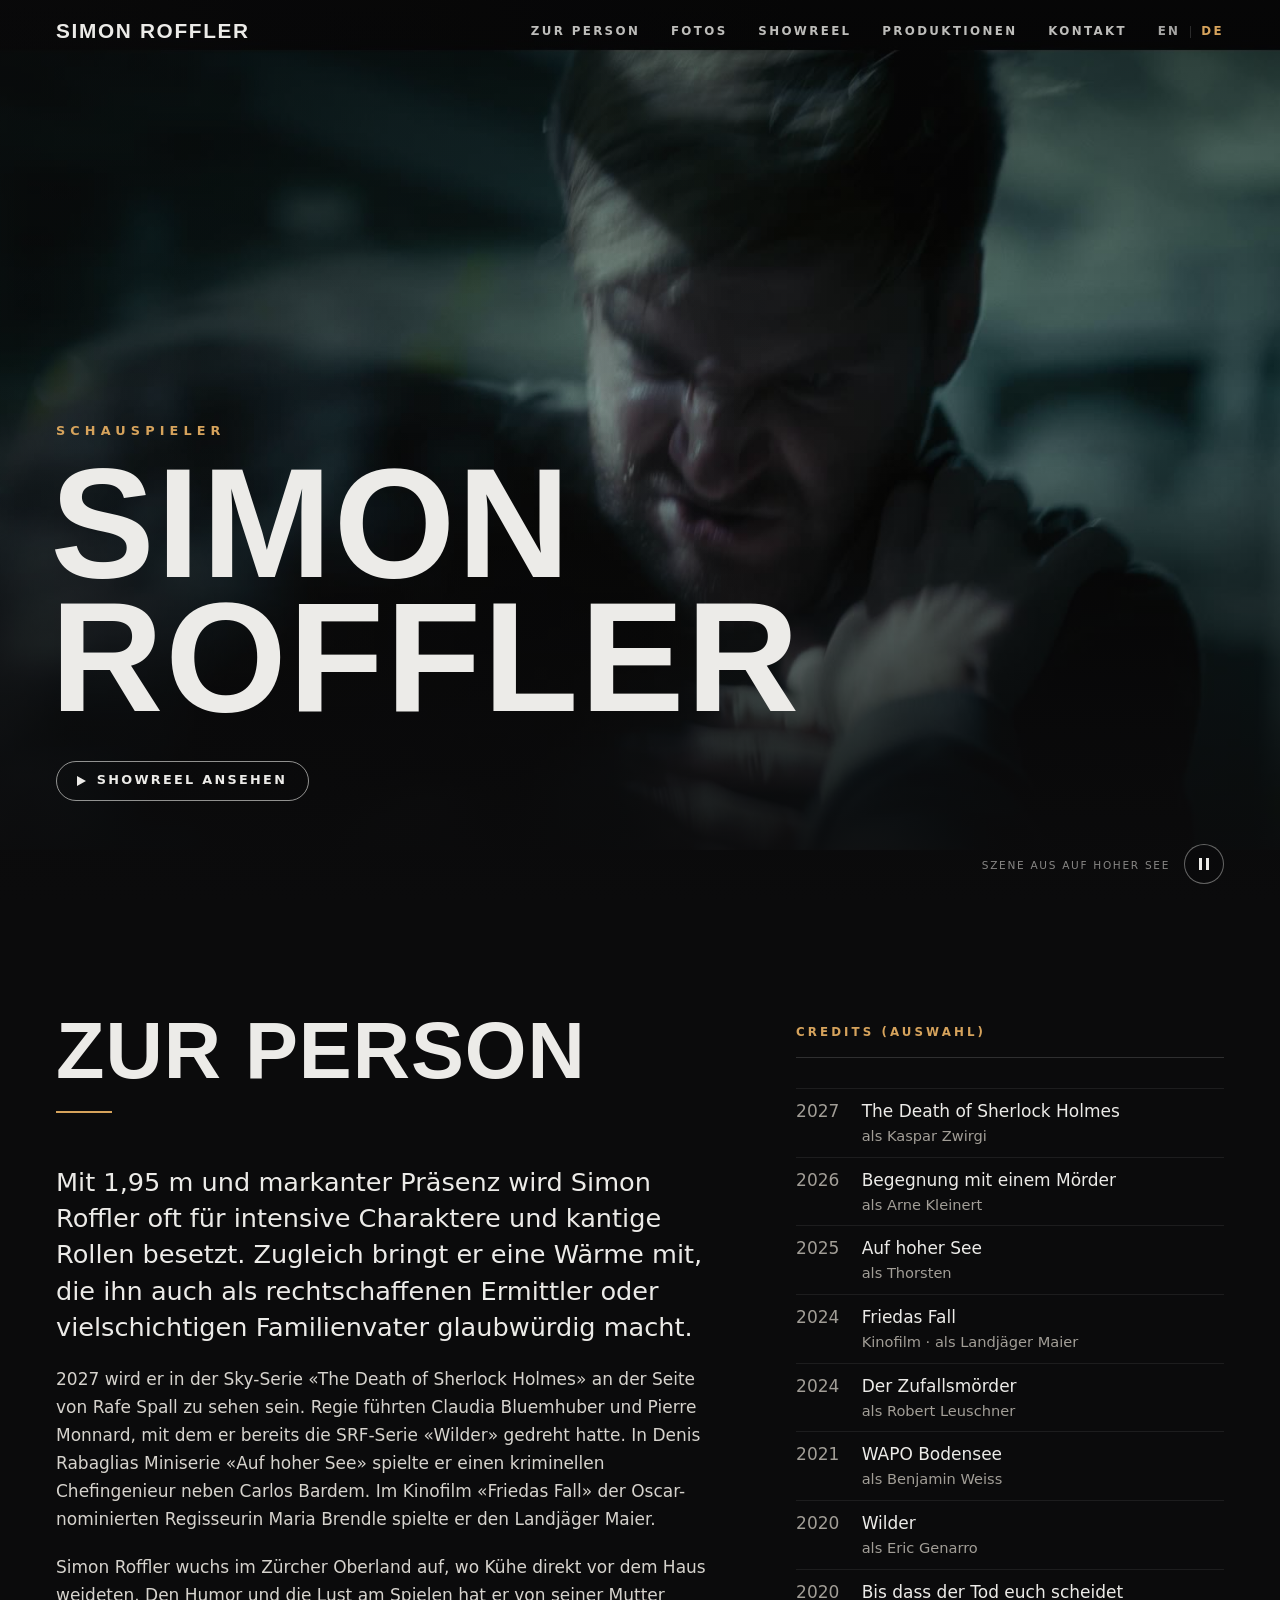
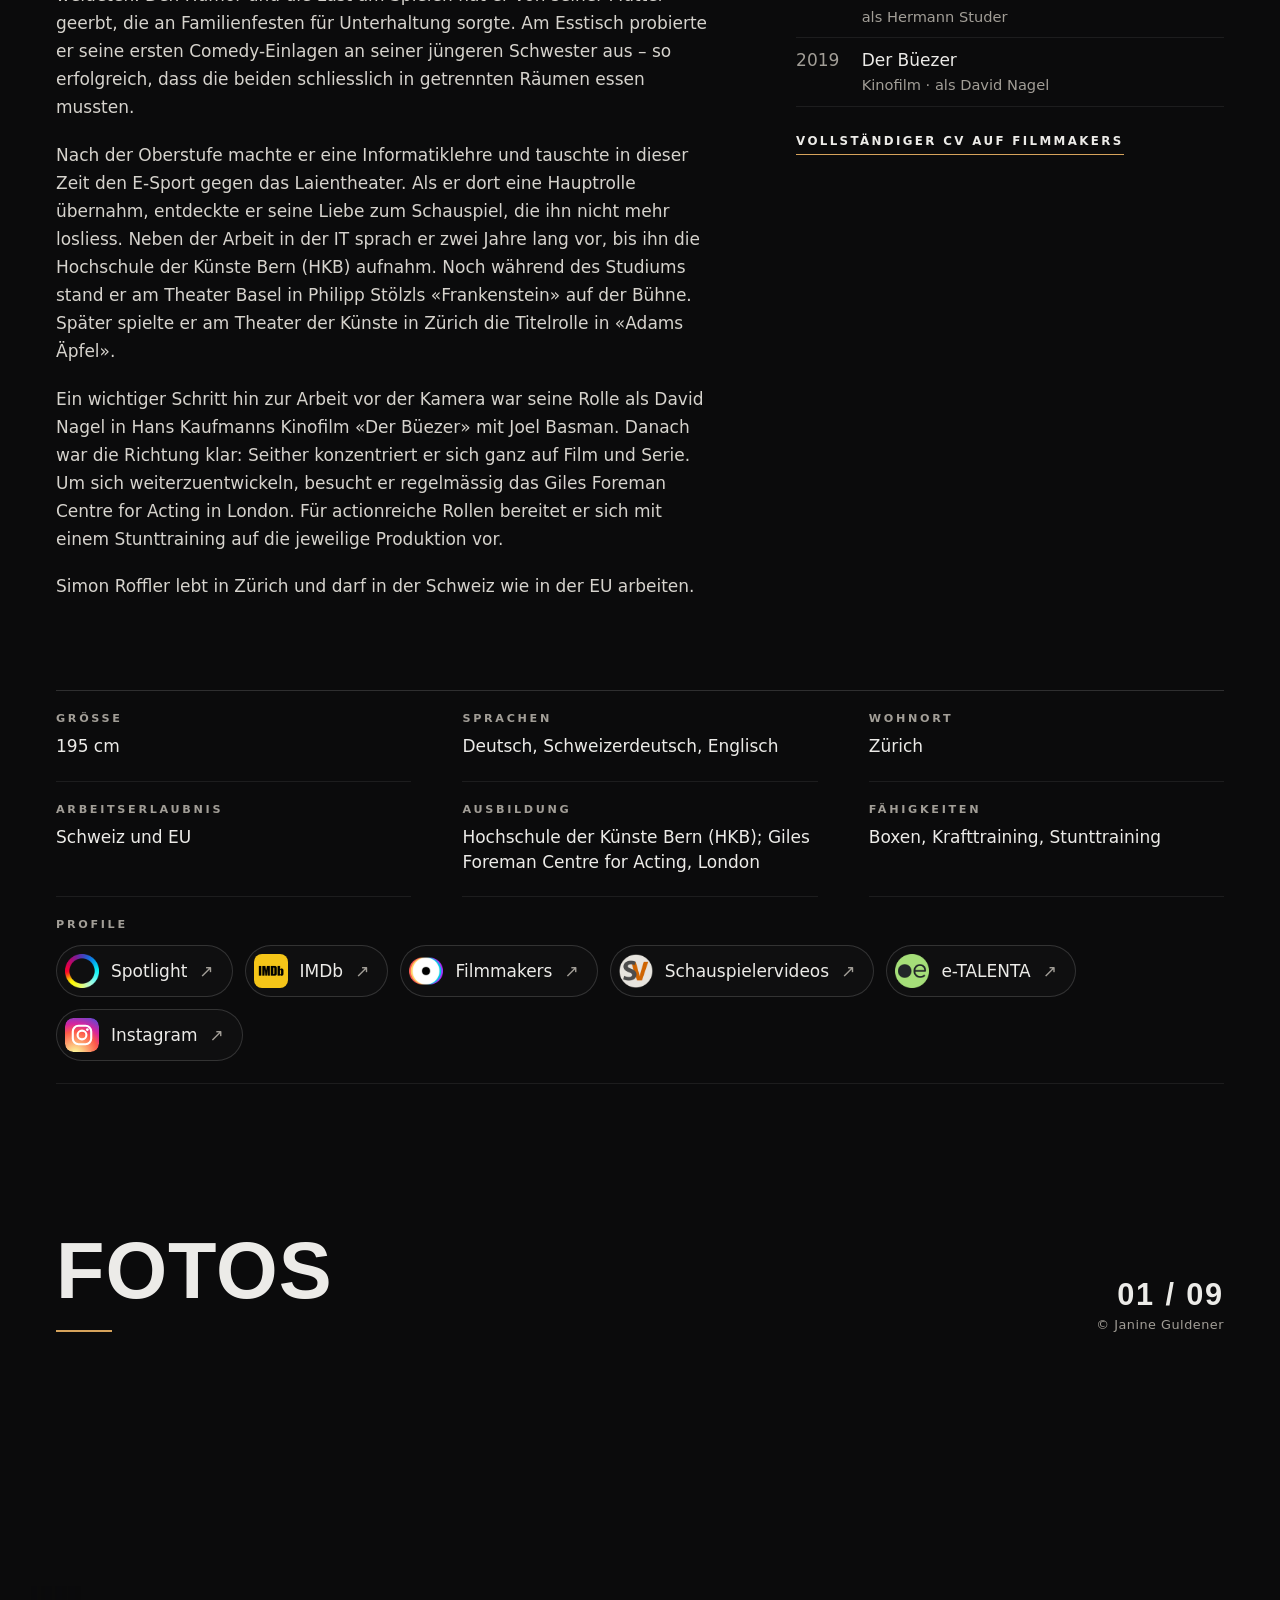
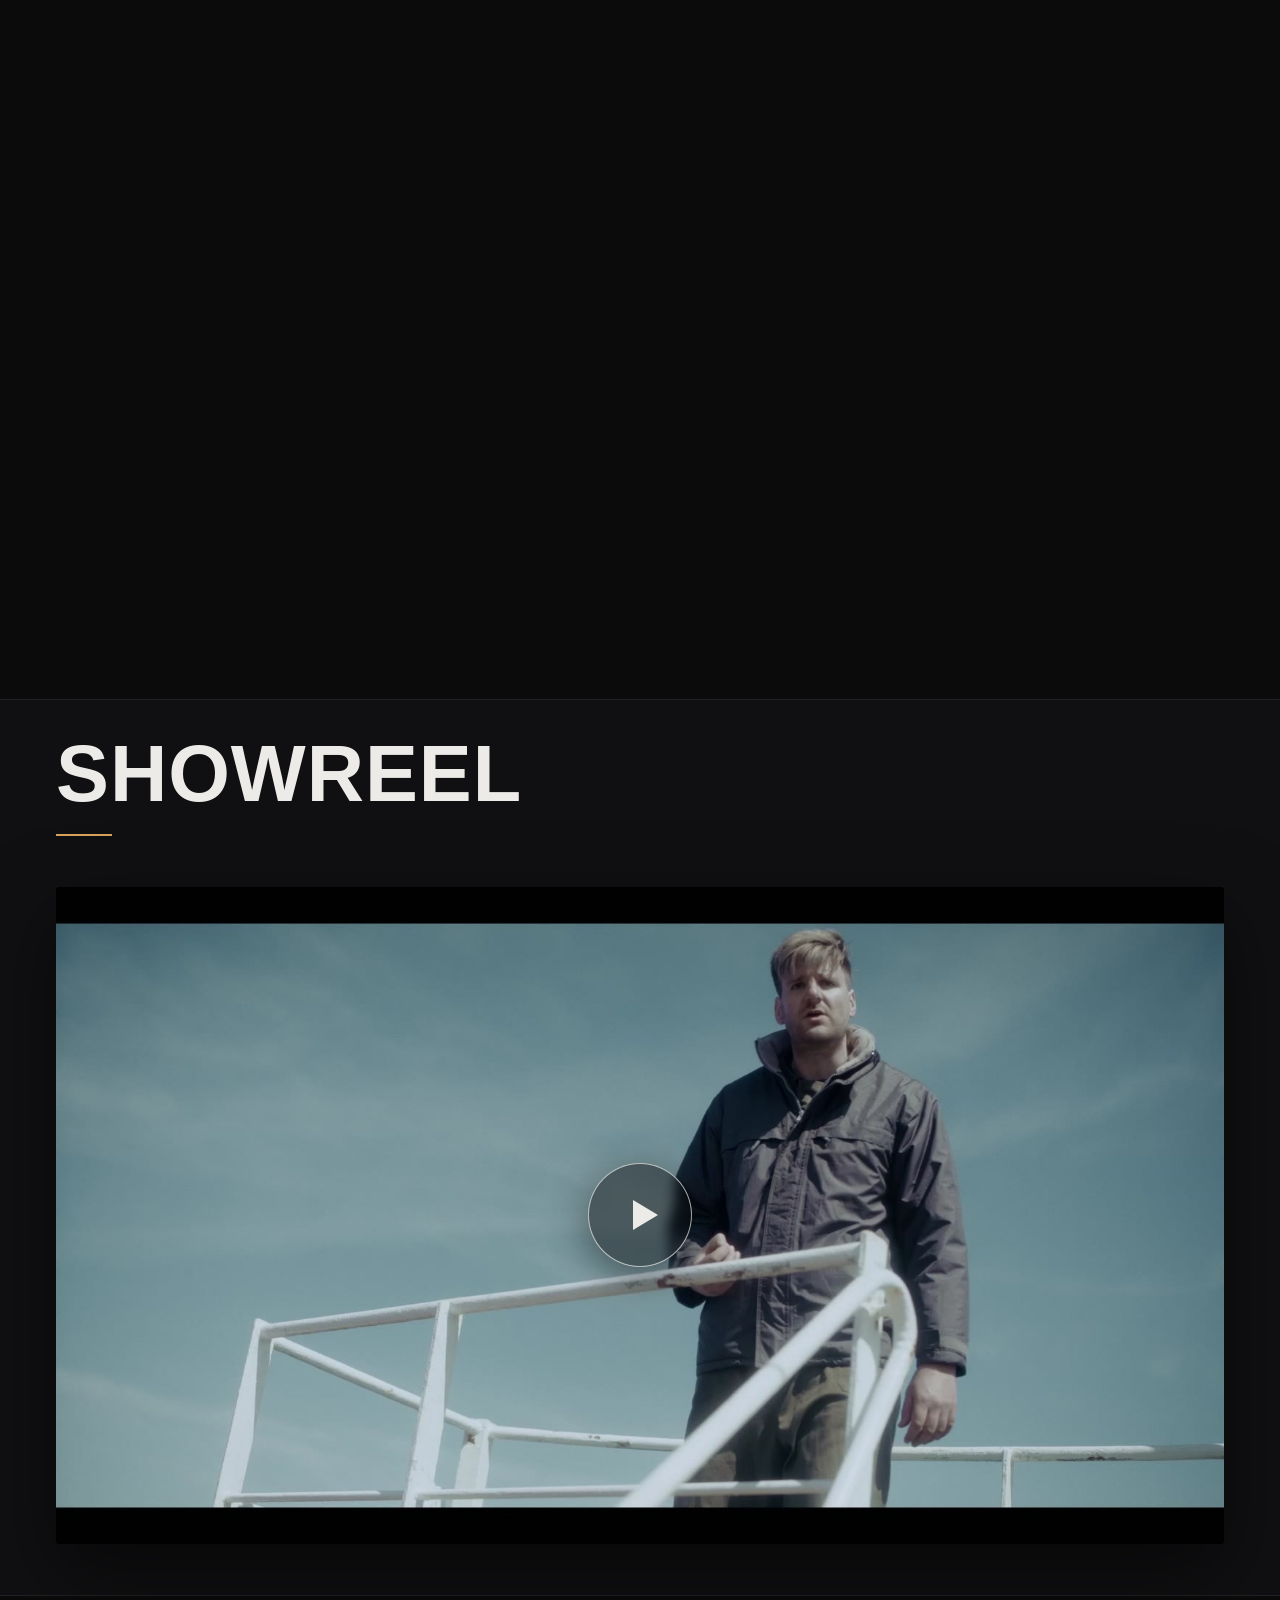
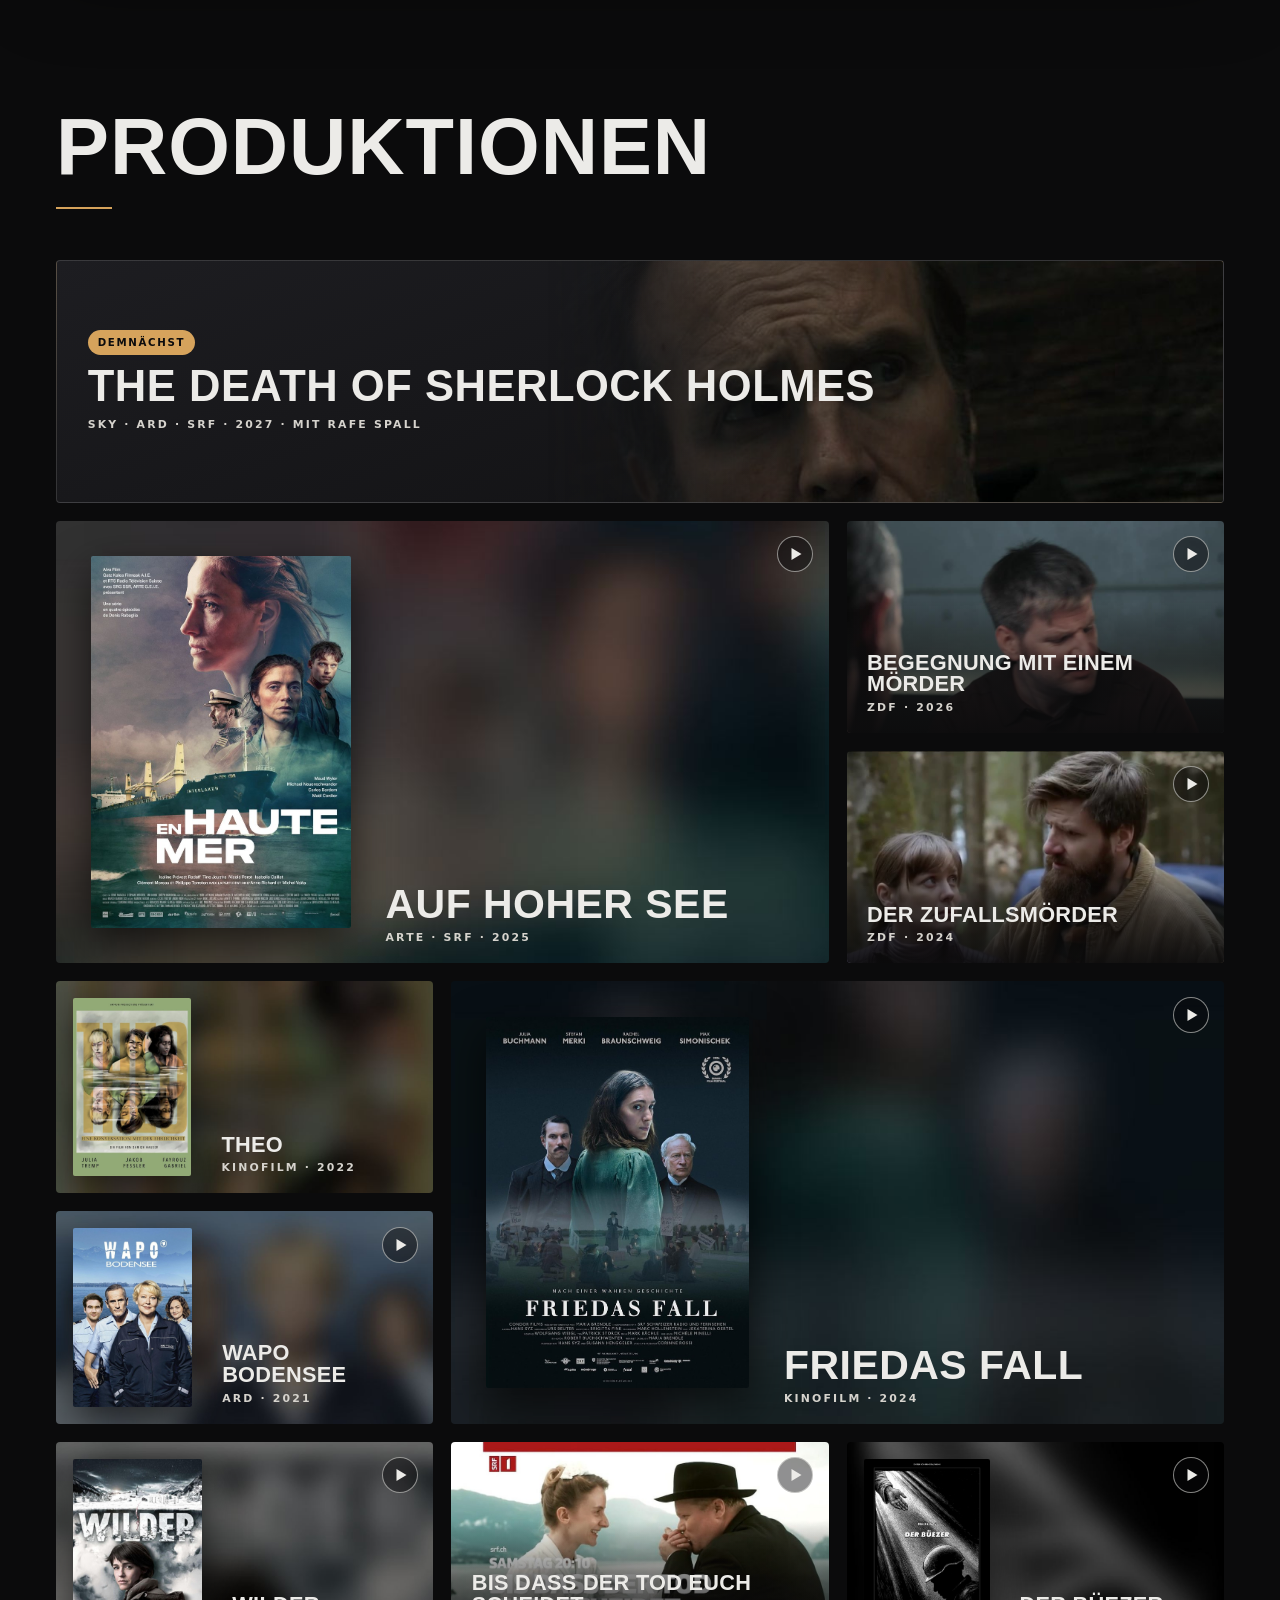
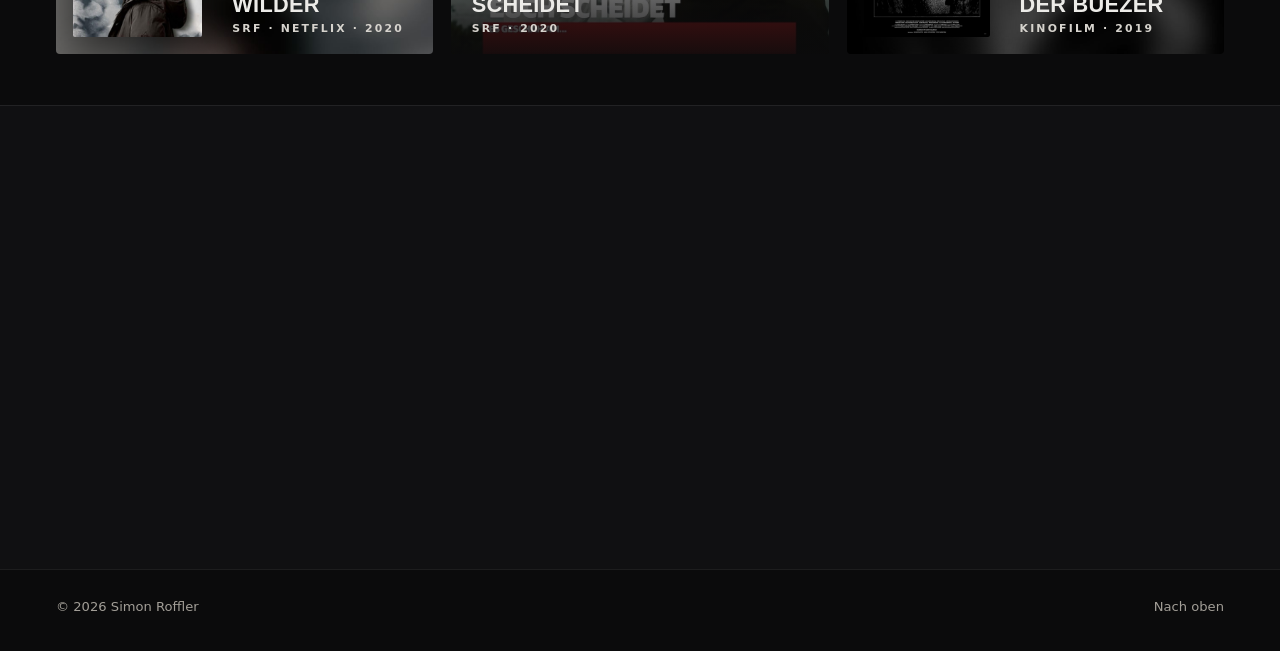
==== commit 26afe1e9: "Website 2026-11-19 11:11" ====
--- a/de/index.html
+++ b/de/index.html
@@ -4,7 +4,7 @@
 <meta charset="utf-8">
 <meta name="viewport" content="width=device-width, initial-scale=1">
 <title>Simon Roffler – Schauspieler</title>
-<meta name="description" content="Offizielle Website des Schauspielers Simon Roffler: Showreel, Credits, Fotos und Kontakt.">
+<meta name="description" content="Simon Roffler ist Schauspieler für Film und Serie und lebt in Zürich. Zu sehen in «The Death of Sherlock Holmes», «Auf hoher See» und «Friedas Fall».">
 <link rel="canonical" href="https://simonroffler.com/de/">
 <link rel="alternate" hreflang="en" href="https://simonroffler.com/">
 <link rel="alternate" hreflang="de" href="https://simonroffler.com/de/">
@@ -13,7 +13,7 @@
 <meta property="og:type" content="profile">
 <meta property="og:site_name" content="Simon Roffler">
 <meta property="og:title" content="Simon Roffler – Schauspieler">
-<meta property="og:description" content="Offizielle Website des Schauspielers Simon Roffler: Showreel, Credits, Fotos und Kontakt.">
+<meta property="og:description" content="Simon Roffler ist Schauspieler für Film und Serie und lebt in Zürich. Zu sehen in «The Death of Sherlock Holmes», «Auf hoher See» und «Friedas Fall».">
 <meta property="og:url" content="https://simonroffler.com/de/">
 <meta property="og:image" content="https://simonroffler.com/img/og.jpg">
 <meta property="og:image:width" content="1200">
@@ -22,39 +22,214 @@
 <meta name="twitter:card" content="summary_large_image">
 <link rel="icon" href="data:image/svg+xml,%3Csvg xmlns='http://www.w3.org/2000/svg' viewBox='0 0 64 64'%3E%3Crect width='64' height='64' fill='%230b0b0c'/%3E%3Ctext x='32' y='43' font-family='Arial,sans-serif' font-size='28' font-weight='700' text-anchor='middle' fill='%23ecebe8'%3ESR%3C/text%3E%3C/svg%3E">
 <link rel="preload" as="image" href="../media/hero-poster.jpg">
-<link rel="stylesheet" href="../css/site.css?v=1795038050">
+<link rel="stylesheet" href="../css/site.css?v=1795081729">
 <script>document.documentElement.className = 'js';</script>
 <script type="application/ld+json">{
  "@context": "https://schema.org",
- "@type": "Person",
- "@id": "https://simonroffler.com/#person",
- "name": "Simon Roffler",
- "url": "https://simonroffler.com/",
- "jobTitle": "Schauspieler",
- "image": "https://simonroffler.com/img/portrait-01-l.jpg",
- "height": {
-  "@type": "QuantitativeValue",
-  "value": 195,
-  "unitCode": "CMT"
- },
- "knowsLanguage": [
-  "de",
-  "gsw",
-  "en"
- ],
- "homeLocation": {
-  "@type": "City",
-  "name": "Zürich"
- },
- "sameAs": [
-  "https://www.spotlight.com/2792-4509-7017",
-  "https://www.imdb.com/name/nm9088420/",
-  "https://filmmakers.de/simon-roffler",
-  "https://www.schauspielervideos.de/fullprofile/schauspieler-simon-roffler.html",
-  "https://www.etalenta.eu/members/profile/simon-roffler",
-  "https://www.instagram.com/simonroffler/"
- ],
- "description": "Mit 1,95 m und markanter Präsenz wird Simon Roffler oft für intensive Charaktere und kantige Rollen besetzt. Zugleich bringt er eine Wärme mit, die ihn auch als rechtschaffenen Ermittler oder vielschichtigen Familienvater glaubwürdig macht."
+ "@graph": [
+  {
+   "@type": "WebSite",
+   "@id": "https://simonroffler.com/#website",
+   "url": "https://simonroffler.com/",
+   "name": "Simon Roffler",
+   "inLanguage": [
+    "en",
+    "de"
+   ]
+  },
+  {
+   "@type": "ProfilePage",
+   "@id": "https://simonroffler.com/de/#profilepage",
+   "url": "https://simonroffler.com/de/",
+   "name": "Simon Roffler – Schauspieler",
+   "inLanguage": "de",
+   "dateModified": "2026-11-19",
+   "isPartOf": {
+    "@id": "https://simonroffler.com/#website"
+   },
+   "mainEntity": {
+    "@id": "https://simonroffler.com/#person"
+   }
+  },
+  {
+   "@type": "Person",
+   "@id": "https://simonroffler.com/#person",
+   "name": "Simon Roffler",
+   "url": "https://simonroffler.com/",
+   "jobTitle": "Schauspieler",
+   "disambiguatingDescription": "Schauspieler für Film und Serie, lebt in Zürich",
+   "image": "https://simonroffler.com/img/portrait-01-l.jpg",
+   "height": {
+    "@type": "QuantitativeValue",
+    "value": 195,
+    "unitCode": "CMT"
+   },
+   "knowsLanguage": [
+    "de",
+    "gsw",
+    "en"
+   ],
+   "homeLocation": {
+    "@type": "City",
+    "name": "Zürich"
+   },
+   "alumniOf": [
+    {
+     "@type": "CollegeOrUniversity",
+     "name": "Hochschule der Künste Bern (HKB)",
+     "url": "https://www.hkb.bfh.ch/"
+    }
+   ],
+   "contactPoint": {
+    "@type": "ContactPoint",
+    "contactType": "Vertretung (Deutschsprachiger Raum)",
+    "name": "Abraham Management",
+    "telephone": "+4933187705090",
+    "email": "office@abraham-management.de",
+    "url": "https://www.abraham-management.de"
+   },
+   "subjectOf": {
+    "@id": "https://simonroffler.com/#showreel"
+   },
+   "sameAs": [
+    "https://www.spotlight.com/2792-4509-7017",
+    "https://www.imdb.com/name/nm9088420/",
+    "https://filmmakers.de/simon-roffler",
+    "https://www.schauspielervideos.de/fullprofile/schauspieler-simon-roffler.html",
+    "https://www.etalenta.eu/members/profile/simon-roffler",
+    "https://www.instagram.com/simonroffler/"
+   ],
+   "description": "Mit 1,95 m und markanter Präsenz wird Simon Roffler oft für intensive Charaktere und kantige Rollen besetzt. Zugleich bringt er eine Wärme mit, die ihn auch als rechtschaffenen Ermittler oder vielschichtigen Familienvater glaubwürdig macht."
+  },
+  {
+   "@type": "VideoObject",
+   "@id": "https://simonroffler.com/#showreel",
+   "name": "Showreel 2026 – Simon Roffler",
+   "description": "Showreel 2026 des Schauspielers Simon Roffler",
+   "thumbnailUrl": "https://simonroffler.com/media/showreel-2026.jpg",
+   "contentUrl": "https://simonroffler.com/media/showreel-2026.mp4",
+   "uploadDate": "2026-11-17",
+   "duration": "PT1M48S",
+   "actor": {
+    "@id": "https://simonroffler.com/#person"
+   }
+  },
+  {
+   "@type": "TVSeries",
+   "name": "The Death of Sherlock Holmes",
+   "datePublished": "2027",
+   "actor": {
+    "@type": "PerformanceRole",
+    "actor": {
+     "@id": "https://simonroffler.com/#person"
+    },
+    "characterName": "Kaspar Zwirgi"
+   }
+  },
+  {
+   "@type": "TVEpisode",
+   "name": "Begegnung mit einem Mörder",
+   "datePublished": "2026",
+   "actor": {
+    "@type": "PerformanceRole",
+    "actor": {
+     "@id": "https://simonroffler.com/#person"
+    },
+    "characterName": "Arne Kleinert"
+   }
+  },
+  {
+   "@type": "TVSeries",
+   "name": "Auf hoher See",
+   "datePublished": "2025",
+   "alternateName": [
+    "On the High Seas",
+    "En haute mer"
+   ],
+   "actor": {
+    "@type": "PerformanceRole",
+    "actor": {
+     "@id": "https://simonroffler.com/#person"
+    },
+    "characterName": "Thorsten"
+   }
+  },
+  {
+   "@type": "Movie",
+   "name": "Friedas Fall",
+   "datePublished": "2024",
+   "alternateName": "Frieda's Case",
+   "actor": {
+    "@type": "PerformanceRole",
+    "actor": {
+     "@id": "https://simonroffler.com/#person"
+    },
+    "characterName": "Landjäger Maier"
+   }
+  },
+  {
+   "@type": "TVEpisode",
+   "name": "Der Zufallsmörder",
+   "datePublished": "2024",
+   "actor": {
+    "@type": "PerformanceRole",
+    "actor": {
+     "@id": "https://simonroffler.com/#person"
+    },
+    "characterName": "Robert Leuschner"
+   }
+  },
+  {
+   "@type": "TVSeries",
+   "name": "WAPO Bodensee",
+   "datePublished": "2021",
+   "actor": {
+    "@type": "PerformanceRole",
+    "actor": {
+     "@id": "https://simonroffler.com/#person"
+    },
+    "characterName": "Benjamin Weiss"
+   }
+  },
+  {
+   "@type": "TVSeries",
+   "name": "Wilder",
+   "datePublished": "2020",
+   "alternateName": "Buried Truth",
+   "actor": {
+    "@type": "PerformanceRole",
+    "actor": {
+     "@id": "https://simonroffler.com/#person"
+    },
+    "characterName": "Eric Genarro"
+   }
+  },
+  {
+   "@type": "CreativeWork",
+   "name": "Bis dass der Tod euch scheidet",
+   "datePublished": "2020",
+   "actor": {
+    "@type": "PerformanceRole",
+    "actor": {
+     "@id": "https://simonroffler.com/#person"
+    },
+    "characterName": "Hermann Studer"
+   }
+  },
+  {
+   "@type": "Movie",
+   "name": "Der Büezer",
+   "datePublished": "2019",
+   "alternateName": "The Working Man",
+   "actor": {
+    "@type": "PerformanceRole",
+    "actor": {
+     "@id": "https://simonroffler.com/#person"
+    },
+    "characterName": "David Nagel"
+   }
+  }
+ ]
 }</script>
 </head>
 <body>
@@ -123,23 +298,16 @@
       <div class="about__cv reveal">
         <p class="cv__head">Credits (Auswahl)</p>
 <div class="cv">
-<h3 class="h3">Fernsehen</h3>
 <ul class="cv__list">
-<li><span class="cv__year">2027</span><span>The Death of Sherlock Holmes</span></li>
-<li><span class="cv__year">2026</span><span>Begegnung mit einem Mörder</span></li>
-<li><span class="cv__year">2025</span><span>Auf hoher See</span></li>
-<li><span class="cv__year">2024</span><span>Der Zufallsmörder</span></li>
-<li><span class="cv__year">2021</span><span>WAPO Bodensee</span></li>
-<li><span class="cv__year">2020</span><span>Wilder</span></li>
-<li><span class="cv__year">2020</span><span>Bis dass der Tod euch scheidet</span></li>
-</ul>
-</div>
-<div class="cv">
-<h3 class="h3">Film</h3>
-<ul class="cv__list">
-<li><span class="cv__year">2024</span><span>Friedas Fall</span></li>
-<li><span class="cv__year">2022</span><span>Theo</span></li>
-<li><span class="cv__year">2019</span><span>Der Büezer</span></li>
+<li><span class="cv__year">2027</span><span class="cv__title">The Death of Sherlock Holmes<span class="cv__role">als Kaspar Zwirgi</span></span></li>
+<li><span class="cv__year">2026</span><span class="cv__title">Begegnung mit einem Mörder<span class="cv__role">als Arne Kleinert</span></span></li>
+<li><span class="cv__year">2025</span><span class="cv__title">Auf hoher See<span class="cv__role">als Thorsten</span></span></li>
+<li><span class="cv__year">2024</span><span class="cv__title">Friedas Fall<span class="cv__role">Kinofilm · als Landjäger Maier</span></span></li>
+<li><span class="cv__year">2024</span><span class="cv__title">Der Zufallsmörder<span class="cv__role">als Robert Leuschner</span></span></li>
+<li><span class="cv__year">2021</span><span class="cv__title">WAPO Bodensee<span class="cv__role">als Benjamin Weiss</span></span></li>
+<li><span class="cv__year">2020</span><span class="cv__title">Wilder<span class="cv__role">als Eric Genarro</span></span></li>
+<li><span class="cv__year">2020</span><span class="cv__title">Bis dass der Tod euch scheidet<span class="cv__role">als Hermann Studer</span></span></li>
+<li><span class="cv__year">2019</span><span class="cv__title">Der Büezer<span class="cv__role">Kinofilm · als David Nagel</span></span></li>
 </ul>
 </div>
 <a class="textlink cv__more" href="https://filmmakers.de/simon-roffler" target="_blank" rel="noopener">Vollständiger CV auf Filmmakers</a>
@@ -314,6 +482,6 @@
   <button class="lightbox__btn lightbox__close" type="button" aria-label="Schliessen">×</button>
 </dialog>
 
-<script src="../js/site.js?v=1795038050" defer></script>
+<script src="../js/site.js?v=1795081729" defer></script>
 </body>
 </html>
--- a/css/site.css
+++ b/css/site.css
@@ -212,6 +212,8 @@
 }
 .cv__list li:last-child { border-bottom: 1px solid var(--line-2); }
 .cv__year { color: var(--muted); font-variant-numeric: tabular-nums; }
+/* Rolle unter dem Titel, ruhiger als der Titel */
+.cv__role { display: block; margin-top: 3px; font-size: .86em; color: var(--muted); }
 .cv__more { display: inline-block; margin-top: 26px; }
 
 .textlink {
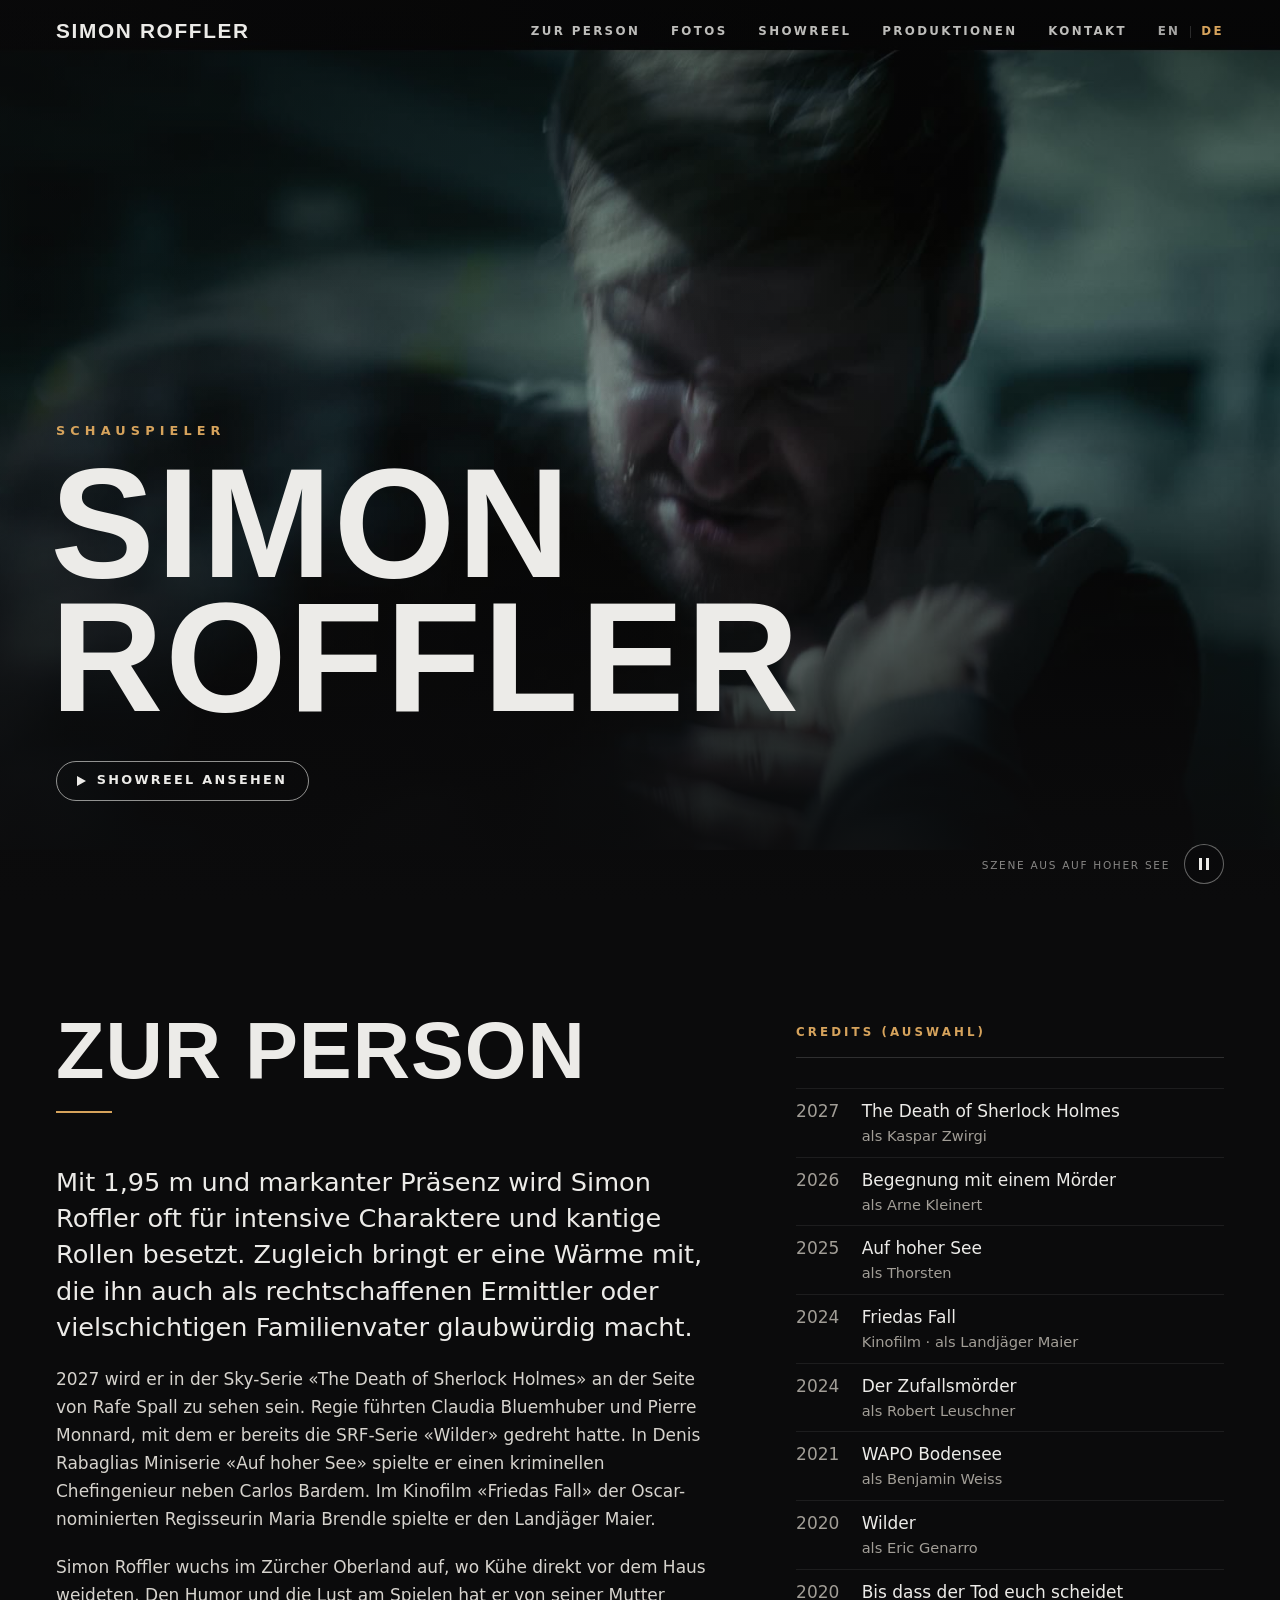
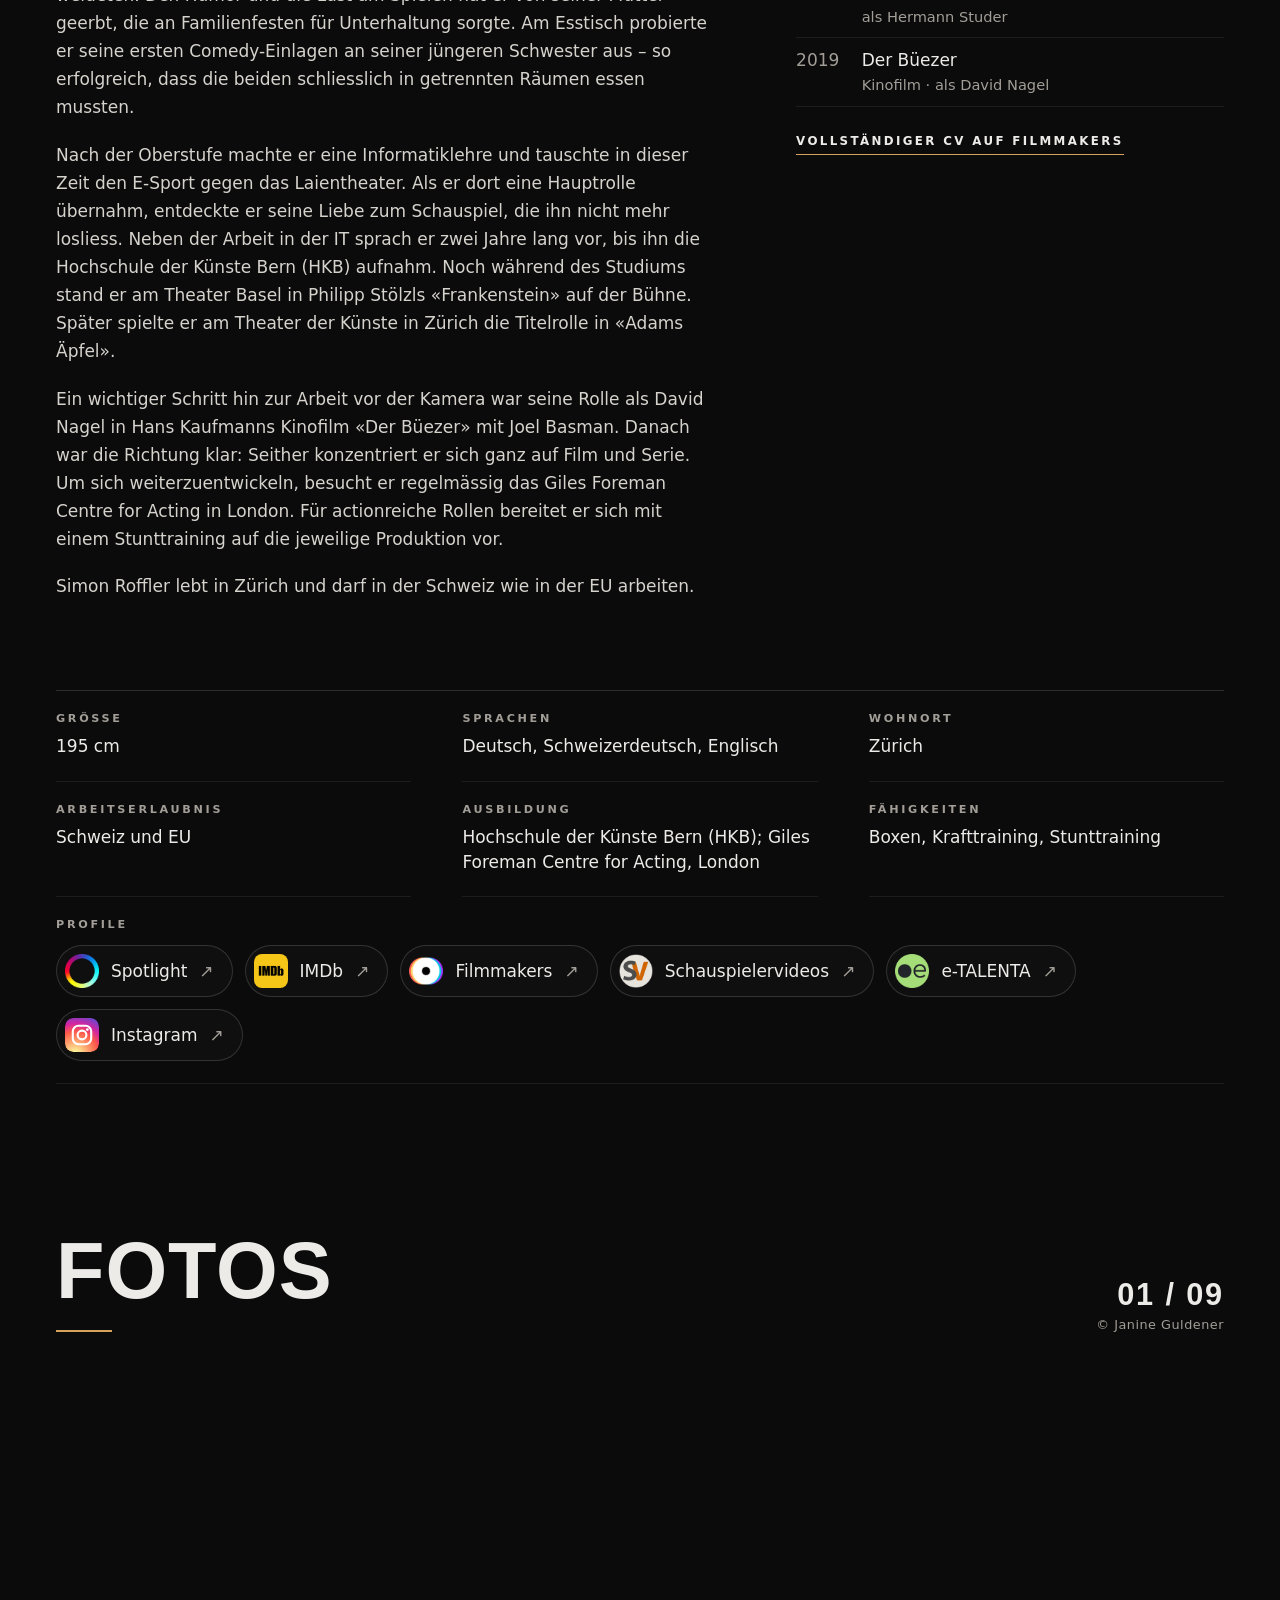
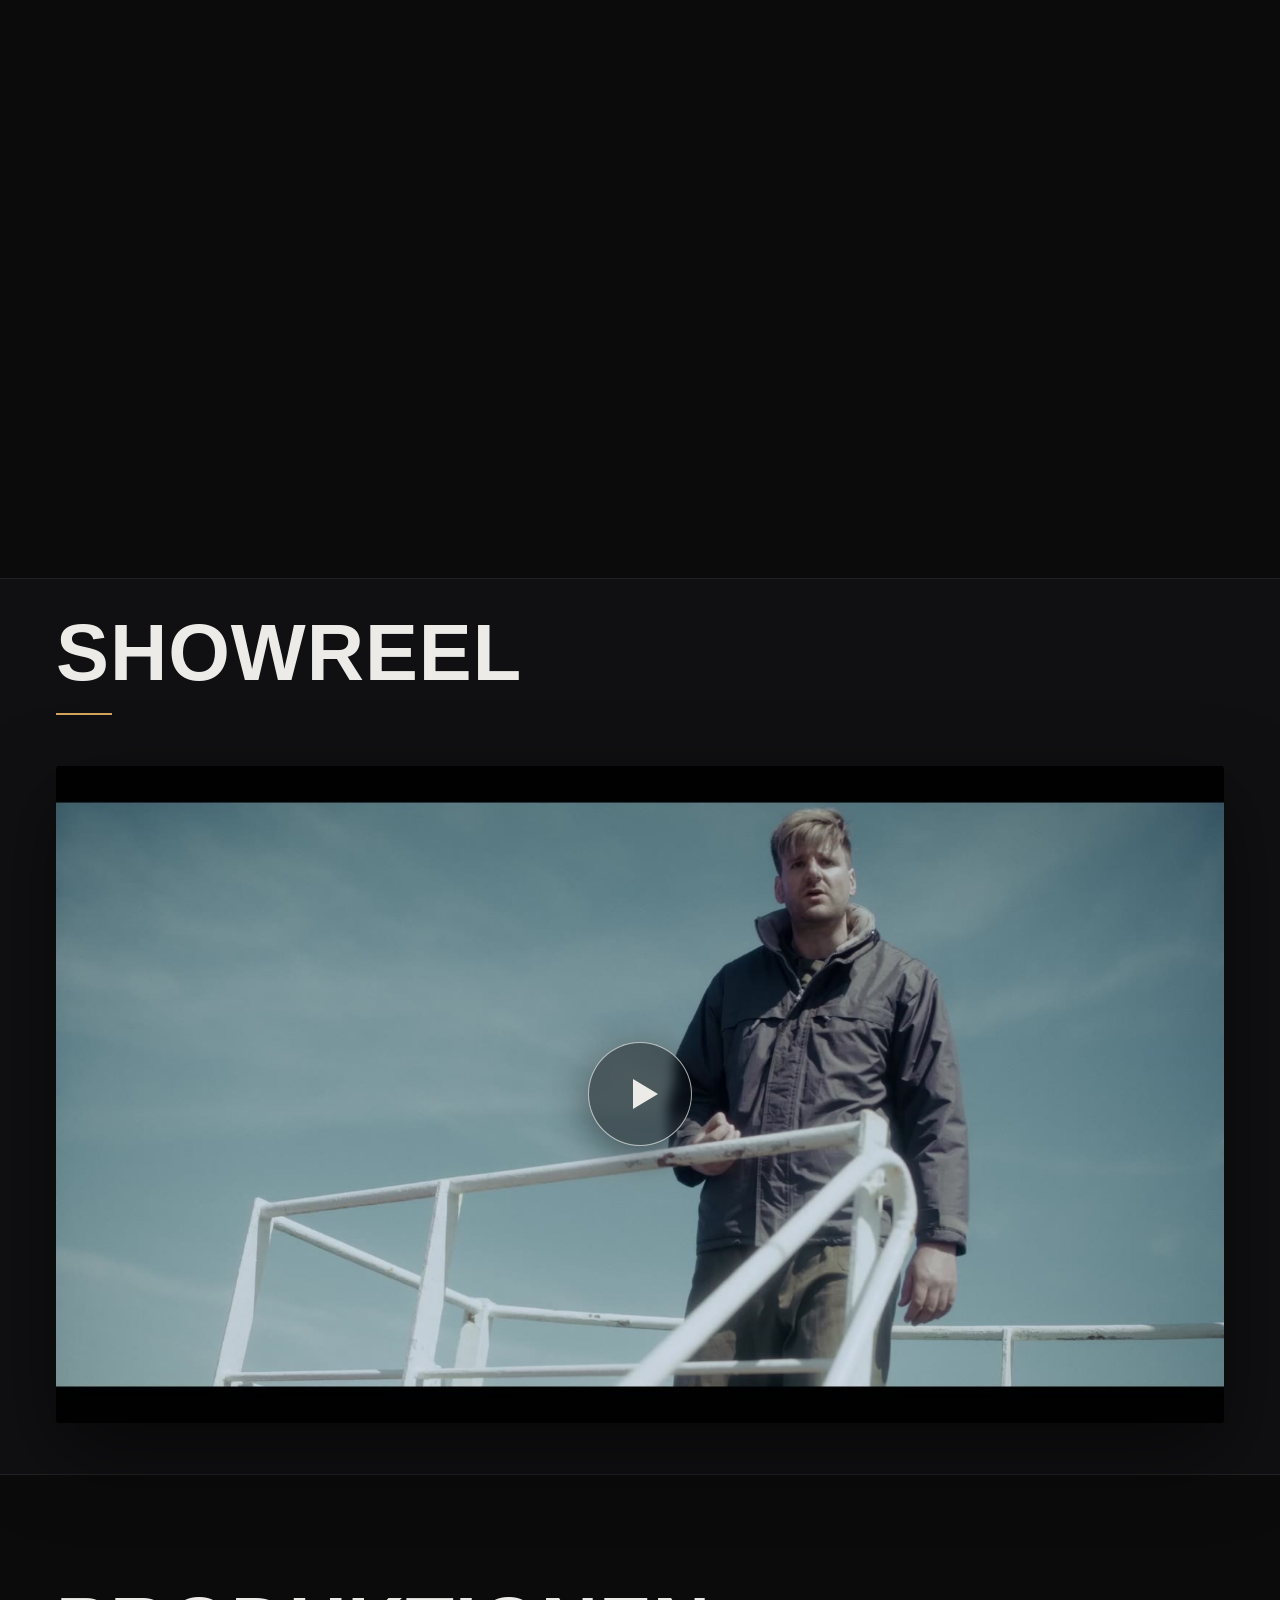
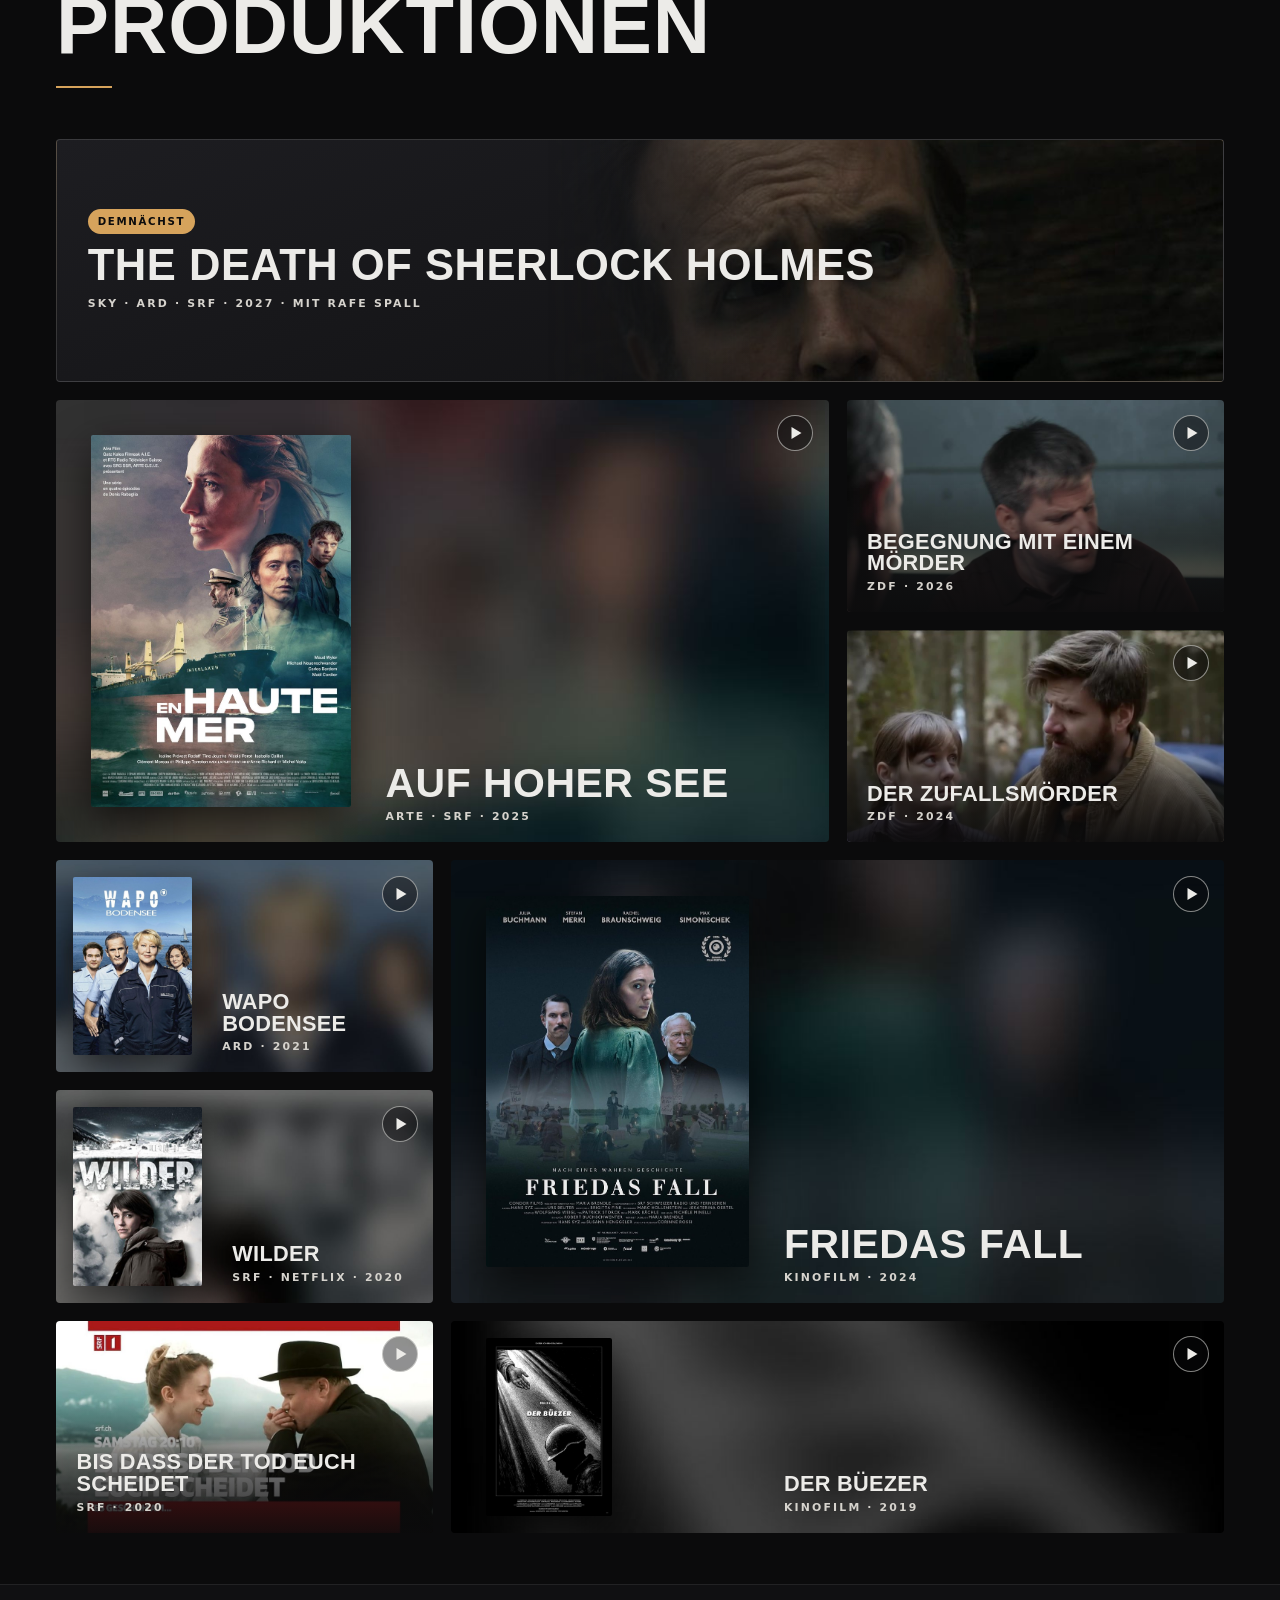
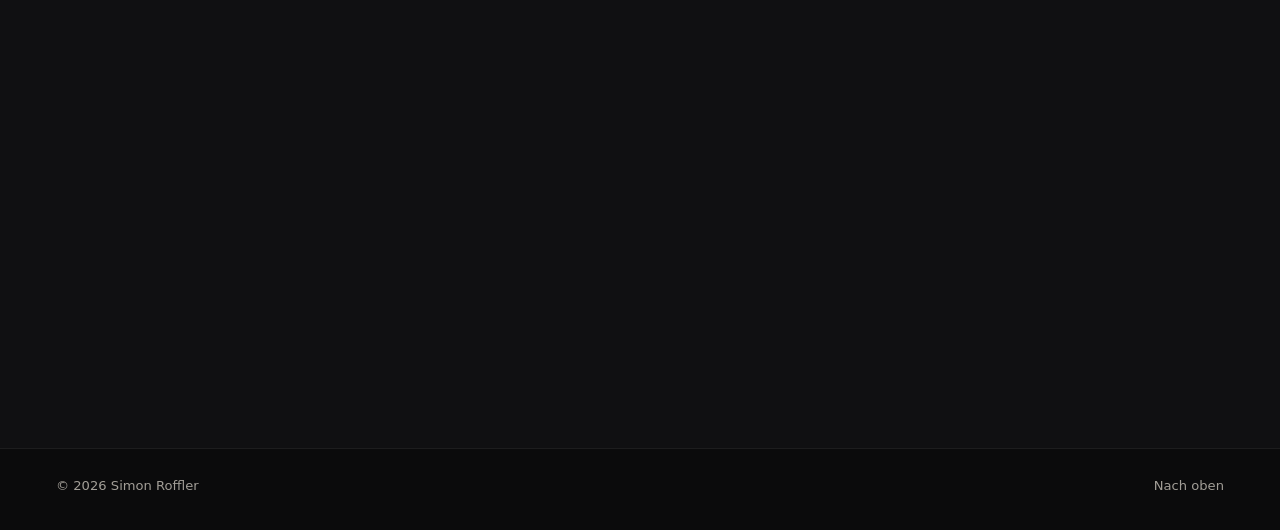
==== commit c317df97: "Website 2026-11-19 12:04" ====
--- a/de/index.html
+++ b/de/index.html
@@ -22,7 +22,7 @@
 <meta name="twitter:card" content="summary_large_image">
 <link rel="icon" href="data:image/svg+xml,%3Csvg xmlns='http://www.w3.org/2000/svg' viewBox='0 0 64 64'%3E%3Crect width='64' height='64' fill='%230b0b0c'/%3E%3Ctext x='32' y='43' font-family='Arial,sans-serif' font-size='28' font-weight='700' text-anchor='middle' fill='%23ecebe8'%3ESR%3C/text%3E%3C/svg%3E">
 <link rel="preload" as="image" href="../media/hero-poster.jpg">
-<link rel="stylesheet" href="../css/site.css?v=1795081729">
+<link rel="stylesheet" href="../css/site.css?v=1795084820">
 <script>document.documentElement.className = 'js';</script>
 <script type="application/ld+json">{
  "@context": "https://schema.org",
@@ -346,11 +346,11 @@
         <li><a class="strip__item" href="../img/portrait-01-l.jpg" data-i="0" data-credit="Janine Guldener"><img src="../img/portrait-01-m.jpg" alt="Simon Roffler im weissen Hemd, lächelnd" width="932" height="1400" draggable="false"></a></li>
 <li><a class="strip__item" href="../img/portrait-06-l.jpg" data-i="1" data-credit="Janine Guldener"><img src="../img/portrait-06-m.jpg" alt="Simon Roffler in Lederjacke, frontal" width="932" height="1400" draggable="false"></a></li>
 <li><a class="strip__item" href="../img/portrait-02-l.jpg" data-i="2" data-credit="Janine Guldener"><img src="../img/portrait-02-m.jpg" alt="Simon Roffler in Lederjacke, ernster Blick" width="932" height="1400" draggable="false"></a></li>
-<li><a class="strip__item" href="../img/portrait-04-l.jpg" data-i="3" data-credit="Janine Guldener"><img src="../img/portrait-04-m.jpg" alt="Simon Roffler im grünen T-Shirt, nach vorn gebeugt" width="1050" height="1400" loading="lazy" draggable="false"></a></li>
-<li><a class="strip__item" href="../img/portrait-05-l.jpg" data-i="4" data-credit="Janine Guldener"><img src="../img/portrait-05-m.jpg" alt="Simon Roffler im roten Pullover, verschmitzt lächelnd" width="1050" height="1400" loading="lazy" draggable="false"></a></li>
+<li><a class="strip__item" href="../img/portrait-04-l.jpg" data-i="3" data-credit="Janine Guldener"><img src="../img/portrait-04-m.jpg" alt="Simon Roffler im grünen T-Shirt, nach vorn gebeugt" width="933" height="1400" loading="lazy" draggable="false"></a></li>
+<li><a class="strip__item" href="../img/portrait-05-l.jpg" data-i="4" data-credit="Janine Guldener"><img src="../img/portrait-05-m.jpg" alt="Simon Roffler im roten Pullover, verschmitzt lächelnd" width="933" height="1400" loading="lazy" draggable="false"></a></li>
 <li><a class="strip__item" href="../img/portrait-03-l.jpg" data-i="5" data-credit="Janine Guldener"><img src="../img/portrait-03-m.jpg" alt="Simon Roffler im grünen Hemd, lachend" width="932" height="1400" loading="lazy" draggable="false"></a></li>
-<li><a class="strip__item" href="../img/portrait-09-l.jpg" data-i="6" data-credit="Tom Rufer"><img src="../img/portrait-09-m.jpg" alt="Simon Roffler im karierten Hemd, mit Vollbart" width="1120" height="1400" loading="lazy" draggable="false"></a></li>
-<li><a class="strip__item" href="../img/portrait-07-l.jpg" data-i="7" data-credit="Janine Guldener"><img src="../img/portrait-07-m.jpg" alt="Simon Roffler, Ganzkörperfoto vor einer Backsteinwand" width="1050" height="1400" loading="lazy" draggable="false"></a></li>
+<li><a class="strip__item" href="../img/portrait-09-l.jpg" data-i="6" data-credit="Tom Rufer"><img src="../img/portrait-09-m.jpg" alt="Simon Roffler im karierten Hemd, mit Vollbart" width="934" height="1400" loading="lazy" draggable="false"></a></li>
+<li><a class="strip__item" href="../img/portrait-07-l.jpg" data-i="7" data-credit="Janine Guldener"><img src="../img/portrait-07-m.jpg" alt="Simon Roffler, Ganzkörperfoto vor einer Backsteinwand" width="933" height="1400" loading="lazy" draggable="false"></a></li>
 <li><a class="strip__item" href="../img/portrait-08-l.jpg" data-i="8" data-credit="Tom Rufer"><img src="../img/portrait-08-m.jpg" alt="Simon Roffler im schwarzen Tanktop, Studiofoto" width="934" height="1400" loading="lazy" draggable="false"></a></li>
       </ul>
       <button class="strip__btn strip__prev" type="button" aria-label="Vorheriges Foto">‹</button>
@@ -407,11 +407,6 @@
 <span class="scene__play" aria-hidden="true"></span>
 <figcaption class="scene__cap"><span class="scene__title">Der Zufallsmörder</span><span class="scene__meta">ZDF · 2024</span></figcaption>
 </figure>
-<figure class="scene scene--poster reveal" style="--pw:0.314">
-<img class="scene__bg" src="../img/plakat-theo-bg.jpg" alt="" loading="lazy">
-<img class="scene__poster" src="../img/plakat-theo.jpg" alt="Plakat: Theo" width="664" height="1000" loading="lazy">
-<figcaption class="scene__cap"><span class="scene__title">Theo</span><span class="scene__meta">Kinofilm · 2022</span></figcaption>
-</figure>
 <figure class="scene scene--poster scene--video reveal" style="--pw:0.316">
 <img class="scene__bg" src="../img/plakat-wapo-bg.jpg" alt="" loading="lazy">
 <img class="scene__poster" src="../img/plakat-wapo.jpg" alt="Plakat: WAPO Bodensee" width="668" height="1000" loading="lazy">
@@ -432,7 +427,7 @@
 <span class="scene__play" aria-hidden="true"></span>
 <figcaption class="scene__cap"><span class="scene__title">Bis dass der Tod euch scheidet</span><span class="scene__meta">SRF · 2020</span></figcaption>
 </figure>
-<figure class="scene scene--poster scene--video reveal" style="--pw:0.334">
+<figure class="scene scene--wide scene--poster scene--video reveal" style="--pw:0.334">
 <img class="scene__bg" src="../img/plakat-buezer-bg.jpg" alt="" loading="lazy">
 <img class="scene__poster" src="../img/plakat-buezer.jpg" alt="Plakat: Der Büezer" width="707" height="1000" loading="lazy">
 <video class="scene__video" muted loop playsinline preload="none" aria-hidden="true" tabindex="-1" disablepictureinpicture><source src="../media/szene-buezer.mp4" type="video/mp4"></video>
@@ -482,6 +477,6 @@
   <button class="lightbox__btn lightbox__close" type="button" aria-label="Schliessen">×</button>
 </dialog>
 
-<script src="../js/site.js?v=1795081729" defer></script>
+<script src="../js/site.js?v=1795084820" defer></script>
 </body>
 </html>
--- a/css/site.css
+++ b/css/site.css
@@ -1,535 +1,536 @@
-/* simonroffler.com – Gestaltung. Keine externen Schriften oder Dienste. */
-
-:root {
-  --bg: #0b0b0c;
-  --bg-2: #101012;
-  --panel: #161618;
-  --line: rgba(236, 235, 232, .16);
-  --line-2: rgba(236, 235, 232, .08);
-  --text: #ecebe8;
-  --soft: #d6d3cd;
-  --muted: #a29e97;
-  --accent: #d6a35c;
-  --accent-ink: #0b0b0c;
-  --display: "Bahnschrift", "DIN Condensed", "DIN Alternate", "Roboto Condensed", "sans-serif-condensed", "Arial Narrow", "Helvetica Neue", Arial, sans-serif;
-  --body: system-ui, -apple-system, "Segoe UI", Roboto, "Helvetica Neue", Arial, sans-serif;
-  --wrap: 1240px;
-  --pad: clamp(20px, 5vw, 56px);
-  --top-h: 64px;
-}
-
-*, *::before, *::after { box-sizing: border-box; }
-
-html { scroll-behavior: smooth; -webkit-text-size-adjust: 100%; }
-
-body {
-  margin: 0;
-  background: var(--bg);
-  color: var(--text);
-  font: 400 1.0625rem/1.65 var(--body);
-  -webkit-font-smoothing: antialiased;
-}
-
-img, video { display: block; max-width: 100%; }
-a { color: inherit; }
-h1, h2, h3, p, ul, dl, dd, figure { margin: 0; }
-ul { padding: 0; list-style: none; }
-button { font: inherit; color: inherit; }
-:focus-visible { outline: 2px solid var(--accent); outline-offset: 3px; }
-[id] { scroll-margin-top: calc(var(--top-h) + 8px); }
-
-.skip {
-  position: absolute; left: 12px; top: -60px; z-index: 100;
-  background: var(--text); color: var(--bg); padding: 10px 14px; border-radius: 4px;
-}
-.skip:focus { top: 12px; }
-
-.wrap { max-width: calc(var(--wrap) + 2 * var(--pad)); margin: 0 auto; padding: 0 var(--pad); }
-
-/* ---------- Kopfzeile ---------- */
-
-.top {
-  position: fixed; inset: 0 0 auto 0; z-index: 50; height: var(--top-h);
-  display: flex; align-items: center; gap: clamp(16px, 2.4vw, 34px);
-  padding: 0 var(--pad);
-  border-bottom: 1px solid transparent;
-  transition: background .3s, border-color .3s;
-}
-.top.is-solid {
-  background: rgba(11, 11, 12, .84);
-  -webkit-backdrop-filter: saturate(140%) blur(14px);
-  backdrop-filter: saturate(140%) blur(14px);
-  border-bottom-color: var(--line-2);
-}
-.top__name {
-  font-family: var(--display); font-stretch: 75%; font-weight: 700;
-  font-size: 1.3rem; letter-spacing: .08em; text-transform: uppercase; text-decoration: none;
-  margin-right: auto;
-}
-.js .top__name { opacity: 0; transform: translateY(-6px); pointer-events: none; transition: opacity .3s, transform .3s; }
-.js .top.is-solid .top__name { opacity: 1; transform: none; pointer-events: auto; }
-
-.top__nav { display: flex; gap: clamp(16px, 2.4vw, 34px); }
-.top__nav a, .top__lang a, .top__lang span, .top__menu {
-  font: 600 .74rem/1 var(--body); letter-spacing: .2em; text-transform: uppercase; text-decoration: none;
-}
-.top__nav a { padding: 10px 0; opacity: .8; transition: opacity .2s, color .2s; }
-.top__nav a:hover { opacity: 1; }
-.top__nav a.is-current { opacity: 1; color: var(--accent); }
-
-.top__lang, .menu__lang { display: flex; align-items: center; gap: 10px; }
-.top__lang a, .menu__lang a { opacity: .7; padding: 10px 0; }
-.top__lang a:hover, .menu__lang a:hover { opacity: 1; }
-.top__lang [aria-current], .menu__lang [aria-current] { color: var(--accent); }
-.top__lang i, .menu__lang i { width: 1px; height: 12px; background: var(--line); }
-
-.top__menu {
-  display: none; background: none; border: 1px solid rgba(236, 235, 232, .45); border-radius: 999px;
-  padding: 10px 16px; cursor: pointer;
-}
-
-.menu {
-  position: fixed; inset: 0; z-index: 60; background: rgba(11, 11, 12, .98);
-  display: flex; flex-direction: column; justify-content: center; gap: 28px; padding: var(--pad);
-}
-.menu[hidden] { display: none; }
-.menu nav { display: grid; gap: 4px; }
-.menu nav a {
-  font-family: var(--display); font-stretch: 75%; font-weight: 700; text-transform: uppercase;
-  font-size: clamp(2.6rem, 12vw, 4.2rem); line-height: 1.08; text-decoration: none;
-}
-.menu__close {
-  position: absolute; top: 12px; right: var(--pad);
-  font: 600 .74rem/1 var(--body); letter-spacing: .2em; text-transform: uppercase;
-  background: none; border: 1px solid rgba(236, 235, 232, .45); border-radius: 999px; padding: 10px 16px; cursor: pointer;
-}
-.menu__lang a, .menu__lang span { font: 600 .9rem/1 var(--body); letter-spacing: .2em; text-decoration: none; }
-
-@media (max-width: 860px) {
-  .top__nav, .top__lang { display: none; }
-  .top__menu { display: inline-flex; margin-left: auto; }
-  .top__name { margin-right: 0; }
-}
-
-/* ---------- Einstieg ---------- */
-
-.hero {
-  position: relative; min-height: 100vh; min-height: 100svh;
-  display: flex; align-items: flex-end; overflow: hidden; background: #000;
-}
-.hero__media { position: absolute; inset: 0; }
-.hero__video { width: 100%; height: 100%; object-fit: cover; object-position: 58% 50%; }
-.hero__shade {
-  position: absolute; inset: 0;
-  background:
-    linear-gradient(to top, rgba(11, 11, 12, 1) 0%, rgba(11, 11, 12, .78) 20%, rgba(11, 11, 12, .2) 56%, rgba(11, 11, 12, .5) 100%),
-    linear-gradient(to right, rgba(11, 11, 12, .5), rgba(11, 11, 12, 0) 62%);
-}
-.hero__inner {
-  position: relative; width: 100%; max-width: 1560px; margin: 0 auto;
-  padding: 0 var(--pad) clamp(64px, 11vh, 120px);
-}
-.hero__role {
-  font: 600 .8rem/1 var(--body); letter-spacing: .4em; text-transform: uppercase; color: var(--accent);
-  margin-bottom: clamp(12px, 2vh, 20px);
-}
-.hero__name {
-  font-family: var(--display); font-stretch: 75%; font-weight: 700; text-transform: uppercase;
-  font-size: min(12.2vw, 13rem); line-height: .86; letter-spacing: .012em; margin-left: -.035em;
-}
-.hero__actions { margin-top: clamp(22px, 4vh, 40px); display: flex; flex-wrap: wrap; gap: 14px; }
-
-.btn {
-  display: inline-flex; align-items: center; gap: .8em; padding: 1em 1.6em;
-  border: 1px solid rgba(236, 235, 232, .6); border-radius: 999px;
-  font: 600 .8rem/1 var(--body); letter-spacing: .18em; text-transform: uppercase; text-decoration: none;
-  transition: background .25s, color .25s, border-color .25s;
-}
-.btn:hover { background: var(--text); color: var(--bg); border-color: var(--text); }
-.btn__icon { width: 0; height: 0; border-style: solid; border-width: .42em 0 .42em .72em; border-color: transparent transparent transparent currentColor; }
-
-.hero__source {
-  position: absolute; right: calc(var(--pad) + 54px); bottom: 27px;
-  font: 500 .66rem/1.3 var(--body); letter-spacing: .16em; text-transform: uppercase; color: rgba(236, 235, 232, .55);
-}
-.hero__toggle {
-  position: absolute; right: var(--pad); bottom: 16px; width: 40px; height: 40px; border-radius: 50%;
-  border: 1px solid rgba(236, 235, 232, .4); background: rgba(11, 11, 12, .35); cursor: pointer;
-  display: grid; place-items: center; transition: border-color .2s, background .2s;
-}
-.hero__toggle:hover { border-color: var(--text); background: rgba(11, 11, 12, .6); }
-.hero__toggle::before { content: ""; width: 10px; height: 12px; border-left: 3px solid var(--text); border-right: 3px solid var(--text); }
-.hero__toggle.is-paused::before { width: 0; height: 0; border-style: solid; border-width: 7px 0 7px 11px; border-color: transparent transparent transparent var(--text); margin-left: 3px; }
-
-@media (max-width: 899px) {
-  .hero__name { font-size: min(23vw, 21vh); }
-  .hero__name span { display: block; }
-}
-@media (max-width: 640px) {
-  .hero__inner { padding-bottom: 92px; }
-  .hero__source { left: var(--pad); right: calc(var(--pad) + 54px); bottom: 28px; }
-}
-
-/* ---------- Abschnitte ---------- */
-
-/* Oben mehr Luft als unten: zwischen zwei Abschnitten soll überall etwa gleich viel Abstand stehen. */
-.section { padding: clamp(64px, 9vw, 128px) 0 clamp(32px, 4vw, 56px); }
-
-.h2 {
-  font-family: var(--display); font-stretch: 75%; font-weight: 700; text-transform: uppercase;
-  font-size: clamp(2.6rem, 6.2vw, 5.2rem); line-height: .9; letter-spacing: .012em;
-  margin-bottom: clamp(28px, 4vw, 56px);
-}
-.h2::after { content: ""; display: block; width: 56px; height: 2px; background: var(--accent); margin-top: clamp(16px, 2vw, 24px); }
-
-.h3 { font: 600 .74rem/1 var(--body); letter-spacing: .26em; text-transform: uppercase; color: var(--muted); margin-bottom: 18px; }
-
-.js .reveal { opacity: 0; transform: translateY(22px); transition: opacity .8s ease, transform .8s ease; }
-.js .reveal.is-in { opacity: 1; transform: none; }
-
-/* ---------- Zur Person ---------- */
-
-.about__grid {
-  display: grid; grid-template-columns: minmax(0, 1.55fr) minmax(0, 1fr);
-  gap: clamp(36px, 6vw, 104px); align-items: start;
-}
-.bio p { max-width: 64ch; color: var(--soft); }
-.bio p + p { margin-top: 1.15em; }
-.bio .bio__lead { font-size: clamp(1.28rem, 2vw, 1.65rem); line-height: 1.42; font-weight: 500; color: var(--text); max-width: 46ch; }
-.bio__leer { color: var(--muted); font-style: italic; border: 1px dashed var(--line); border-radius: 6px; padding: 22px 24px; max-width: 46ch; }
-
-.about__cv { padding-top: clamp(0px, 1vw, 12px); }
-/* Die Bio ist länger als der CV: der CV bleibt beim Lesen stehen. */
-@media (min-width: 861px) { .about__cv { position: sticky; top: calc(var(--top-h) + 24px); } }
-.cv__head {
-  font: 600 .74rem/1 var(--body); letter-spacing: .26em; text-transform: uppercase; color: var(--accent);
-  padding-bottom: 18px; margin-bottom: 30px; border-bottom: 1px solid var(--line);
-}
-.cv + .cv { margin-top: 40px; }
-.cv__list li {
-  display: grid; grid-template-columns: 4.4ch 1fr; gap: 18px; padding: 11px 0;
-  border-top: 1px solid var(--line-2); line-height: 1.35;
-}
-.cv__list li:last-child { border-bottom: 1px solid var(--line-2); }
-.cv__year { color: var(--muted); font-variant-numeric: tabular-nums; }
-/* Rolle unter dem Titel, ruhiger als der Titel */
-.cv__role { display: block; margin-top: 3px; font-size: .86em; color: var(--muted); }
-.cv__more { display: inline-block; margin-top: 26px; }
-
-.textlink {
-  font: 600 .74rem/1.4 var(--body); letter-spacing: .2em; text-transform: uppercase; text-decoration: none;
-  border-bottom: 1px solid var(--accent); padding-bottom: 4px; transition: color .2s;
-}
-.textlink:hover { color: var(--accent); }
-
-.facts {
-  display: grid; grid-template-columns: repeat(3, minmax(0, 1fr)); gap: 0 clamp(24px, 4vw, 56px);
-  margin-top: clamp(48px, 7vw, 96px); border-top: 1px solid var(--line);
-}
-.facts div { padding: 22px 0; border-bottom: 1px solid var(--line-2); }
-.facts dt { font: 600 .7rem/1 var(--body); letter-spacing: .24em; text-transform: uppercase; color: var(--muted); margin-bottom: 10px; }
-.facts dd { line-height: 1.45; }
-
-/* Profile: unter den Fakten, als Reihe von Links */
-.profiles {
-  display: flex; flex-wrap: wrap; align-items: baseline; gap: 14px clamp(24px, 4vw, 56px);
-  padding: 22px 0; border-bottom: 1px solid var(--line-2);
-}
-.profiles .h3 { margin: 0; font: 600 .7rem/1 var(--body); letter-spacing: .24em; text-transform: uppercase; color: var(--muted); }
-.profiles__list { display: flex; flex-wrap: wrap; gap: 12px; }
-.profiles__list a {
-  display: flex; align-items: center; gap: 12px; padding: 8px 18px 8px 8px; white-space: nowrap;
-  border: 1px solid var(--line); border-radius: 999px; text-decoration: none; background: rgba(255, 255, 255, .02);
-  transition: color .2s, border-color .2s, background .2s, transform .2s;
-}
-.profiles__logo { width: 34px; height: 34px; border-radius: 8px; object-fit: contain; flex: none; }
-.profiles__list a::after { content: "↗"; color: var(--muted); transition: color .2s, transform .2s; }
-.profiles__list a:hover { color: var(--accent); border-color: var(--accent); background: rgba(214, 163, 92, .06); }
-.profiles__list a:hover::after { color: var(--accent); transform: translate(2px, -2px); }
-@media (max-width: 520px) {
-  .profiles__list { display: grid; grid-template-columns: repeat(2, minmax(0, 1fr)); width: 100%; gap: 10px; }
-  .profiles__list li { min-width: 0; }
-  .profiles__list a { padding: 6px 10px 6px 6px; gap: 8px; font-size: .86rem; min-width: 0; }
-  .profiles__logo { width: 30px; height: 30px; }
-  .profiles__list a span { min-width: 0; white-space: normal; line-height: 1.2; hyphens: manual; }
-  .profiles__list a::after { margin-left: auto; }
-}
-
-@media (max-width: 860px) {
-  .about__grid { grid-template-columns: 1fr; }
-  .facts { grid-template-columns: 1fr 1fr; }
-}
-@media (max-width: 520px) { .facts { grid-template-columns: 1fr; } }
-
-/* ---------- Showreel ---------- */
-
-.reel { background: var(--bg-2); border-top: 1px solid var(--line-2); border-bottom: 1px solid var(--line-2); }
-.reel__player {
-  aspect-ratio: 16 / 9; width: 100%; max-width: max(320px, calc((100vh - 150px) * 16 / 9)); margin: 0 auto;
-  background: #000; border-radius: 4px; overflow: hidden; box-shadow: 0 30px 80px rgba(0, 0, 0, .5);
-}
-.reel__player video { width: 100%; height: 100%; object-fit: contain; background: #000; }
-.reel__player { position: relative; }
-/* Grosser Playbutton in der Bildmitte; die Leiste des Browsers erscheint erst beim Abspielen. */
-.reel__play {
-  position: absolute; inset: 0; margin: auto; width: clamp(72px, 9vw, 104px); height: clamp(72px, 9vw, 104px);
-  border-radius: 50%; border: 1px solid rgba(236, 235, 232, .7); background: rgba(11, 11, 12, .45);
-  -webkit-backdrop-filter: blur(6px); backdrop-filter: blur(6px); display: grid; place-items: center; cursor: pointer;
-  box-shadow: 0 10px 40px rgba(0, 0, 0, .45); transition: transform .3s cubic-bezier(.2, .7, .2, 1), background .25s, border-color .25s;
-}
-.reel__play:hover, .reel__play:focus-visible { transform: scale(1.08); background: var(--accent); border-color: var(--accent); }
-.reel__play-icon {
-  width: 0; height: 0; margin-left: 12%; border-style: solid; border-width: 15px 0 15px 25px;
-  border-color: transparent transparent transparent var(--text); transition: border-color .25s;
-}
-.reel__play:hover .reel__play-icon, .reel__play:focus-visible .reel__play-icon { border-left-color: var(--accent-ink); }
-.reel__play[hidden], .reel__player.is-started .reel__play { display: none; }
-.reel__player:not(.is-started) video { cursor: pointer; }
-
-/* ---------- Fotos ---------- */
-/* Zwei Varianten (inhalt.json, fotos_modus):
-   «fokus»    – der Streifen folgt dem Scrollen, das Foto in der Mitte ist scharf und farbig,
-                die anderen leicht unscharf (wie eine Schärfeverlagerung der Kamera);
-   «laufband» – der Streifen läuft langsam von selbst durch. */
-
-.photos { overflow: hidden; }
-.photos__head { display: flex; align-items: flex-end; justify-content: space-between; gap: 16px; }
-.photos__now {
-  display: flex; flex-direction: column; align-items: flex-end; gap: 6px; min-height: 3.2em;
-  margin-bottom: clamp(28px, 4vw, 56px); font: 500 .8rem/1.2 var(--body); color: var(--muted); letter-spacing: .04em;
-}
-.photos__count {
-  font-family: var(--display); font-stretch: 75%; font-weight: 700; letter-spacing: .06em;
-  font-size: clamp(1.5rem, 2.4vw, 2.2rem); line-height: 1; color: var(--text); font-variant-numeric: tabular-nums;
-}
-.photos__now { visibility: hidden; }
-.photos.has-now .photos__now { visibility: visible; }
-
-.strip { position: relative; }
-.strip__track {
-  position: relative; display: flex; gap: clamp(8px, 1vw, 14px); overflow-x: auto; overscroll-behavior-x: contain;
-  padding: 0 var(--pad); scrollbar-width: none;
-  -webkit-mask-image: linear-gradient(90deg, transparent 0, #000 var(--pad), #000 calc(100% - var(--pad)), transparent 100%);
-  mask-image: linear-gradient(90deg, transparent 0, #000 var(--pad), #000 calc(100% - var(--pad)), transparent 100%);
-}
-.strip__track::-webkit-scrollbar { display: none; }
-.strip__track li { flex: none; --d: 0; }
-.strip__item {
-  display: block; position: relative; height: clamp(300px, 64vh, 660px); overflow: hidden;
-  border-radius: 3px; background: #151517; cursor: zoom-in;
-}
-.strip__item img {
-  height: 100%; width: auto; max-width: none; object-fit: cover;
-  transition: transform .7s cubic-bezier(.2, .7, .2, 1);
-  -webkit-user-drag: none; user-select: none;
-}
-.strip__item:hover img { transform: scale(1.035); }
-.strip__btn {
-  position: absolute; top: 50%; transform: translateY(-50%); width: 50px; height: 50px; border-radius: 50%;
-  border: 1px solid var(--line); background: rgba(11, 11, 12, .6); font-size: 1.5rem; line-height: 1; cursor: pointer;
-  display: grid; place-items: center; transition: border-color .2s, background .2s, opacity .2s; z-index: 2;
-}
-.strip__btn:hover { border-color: var(--text); background: rgba(11, 11, 12, .9); }
-.strip__prev { left: max(10px, calc(var(--pad) - 25px)); }
-.strip__next { right: max(10px, calc(var(--pad) - 25px)); }
-.strip__credit { margin-top: 18px; font-size: .8rem; color: var(--muted); letter-spacing: .04em; }
-
-/* Laufband */
-.strip[data-mode="laufband"] .strip__track { cursor: grab; }
-.strip[data-mode="laufband"] .strip__track.is-dragging { cursor: grabbing; }
-
-/* Schärfeverlagerung */
-.js .strip[data-mode="fokus"] .strip__track { scroll-snap-type: x mandatory; -webkit-mask-image: none; mask-image: none; }
-.js .strip[data-mode="fokus"] .strip__track li { scroll-snap-align: center; }
-.js .strip[data-mode="fokus"] .strip__item { transform: scale(calc(1 - var(--d) * .08)); transform-origin: 50% 50%; }
-.js .strip[data-mode="fokus"] .strip__item img {
-  filter: grayscale(calc(var(--d) * .9)) brightness(calc(1 - var(--d) * .5)) blur(calc(var(--d) * 2.6px));
-}
-.js .strip[data-mode="fokus"] li.is-sharp .strip__item { transform: none; }
-.js .strip[data-mode="fokus"] li.is-sharp .strip__item img { filter: none; }
-.js .strip[data-mode="fokus"] .strip__item::after {
-  content: ""; position: absolute; inset: 0; pointer-events: none; border-radius: 3px;
-  box-shadow: inset 0 0 0 1px rgba(214, 163, 92, calc((1 - var(--d) * 4) * .55));
-}
-/* Auf grossen Bildschirmen bleibt der Abschnitt stehen, und das Scrollen schiebt die Fotos seitwärts. */
-.photos.is-pinned { padding: 0; overflow: visible; }   /* overflow: hidden würde «sticky» verhindern */
-.photos.is-pinned .photos__pin {
-  position: sticky; top: 0; height: 100vh; height: 100svh; display: flex; flex-direction: column; justify-content: flex-start;
-  padding-top: calc(var(--top-h) + clamp(16px, 4vh, 48px)); overflow: hidden;
-}
-.photos.is-pinned .strip {
-  -webkit-mask-image: linear-gradient(90deg, transparent 0, #000 7%, #000 93%, transparent 100%);
-  mask-image: linear-gradient(90deg, transparent 0, #000 7%, #000 93%, transparent 100%);
-}
-.photos.is-pinned .photos__pin > .wrap { width: 100%; }
-/* Unter dem fixierten Fotostreifen bleibt schon Luft, darum beginnt das Showreel näher. */
-.photos.is-pinned + .section { padding-top: clamp(24px, 3vw, 40px); }
-.photos.is-pinned .strip__track { overflow: visible; scroll-snap-type: none; will-change: transform; }
-.photos.is-pinned .strip__item { height: min(56vh, 600px); }
-.photos.is-pinned .h2 { margin-bottom: clamp(20px, 3vh, 40px); }
-.photos.is-pinned .photos__now { margin-bottom: clamp(20px, 3vh, 40px); }
-
-@media (hover: none) { .strip__btn { display: none; } }
-@media (max-width: 640px) {
-  .strip__item { height: min(64vh, 470px); }
-  .strip__track { padding: 0 20px; -webkit-mask-image: none; mask-image: none; }
-  /* Handy, fixiert: Fotos etwas kleiner, damit links und rechts die nächsten Fotos hereinschauen */
-  .photos.is-pinned .strip__item { height: min(56vh, 104vw, 480px); height: min(56svh, 104vw, 480px); }
-  .photos.is-pinned .strip { -webkit-mask-image: none; mask-image: none; }
-  .strip .strip__dots { display: flex; }
-}
-/* Punkte unter dem Streifen: nur auf dem Handy */
-.strip__dots { display: none; justify-content: center; gap: 4px; margin-top: 18px; }
-.strip__dots button {
-  width: 22px; height: 22px; padding: 0; border: 0; background: none; cursor: pointer; display: grid; place-items: center;
-}
-.strip__dots button::before {
-  content: ""; width: 6px; height: 6px; border-radius: 50%; background: rgba(236, 235, 232, .28);
-  transition: width .3s, background .3s;
-}
-.strip__dots button.is-on::before { width: 20px; border-radius: 3px; background: var(--accent); }
-
-/* ---------- Produktionen: Plakat oder Standbild, beim Darüberfahren läuft die Szene ---------- */
-
-.scenes { display: grid; grid-template-columns: repeat(3, minmax(0, 1fr)); grid-auto-flow: row dense; gap: clamp(12px, 1.4vw, 20px); }
-.scene {
-  position: relative; margin: 0; aspect-ratio: 16 / 9; overflow: hidden; border-radius: 4px; background: #111113;
-  isolation: isolate;
-}
-.scene--big { grid-column: span 2; grid-row: span 2; aspect-ratio: auto; }
-.scene--big.scene--right { grid-column: 2 / span 2; }   /* zweite grosse Kachel rechts, kleine Kacheln links daneben */
-.scene__bg, .scene__still, .scene__video { position: absolute; inset: 0; width: 100%; height: 100%; object-fit: cover; }
-.scene__bg { transform: scale(1.08); transition: opacity .5s ease; }
-.scene__still { transition: opacity .5s ease, transform 1.2s cubic-bezier(.2, .7, .2, 1); }
-.scene__poster {
-  position: absolute; left: 4.5%; top: 8%; height: 84%; width: auto; max-width: none; border-radius: 2px;
-  box-shadow: 0 16px 44px rgba(0, 0, 0, .65); transition: opacity .5s ease, transform .7s cubic-bezier(.2, .7, .2, 1);
-}
-.scene__video { opacity: 0; transition: opacity .5s ease; }
-.scene.is-playing .scene__video { opacity: 1; }
-.scene.is-playing .scene__still, .scene.is-playing .scene__bg, .scene.is-playing .scene__poster { opacity: 0; }
-.scene--poster:not(.scene--video):hover .scene__poster { transform: scale(1.03); }
-.scene--video:not(.is-playing):hover .scene__still, .scene--image:hover .scene__still { transform: scale(1.03); }
-
-.scene__play {
-  position: absolute; top: clamp(10px, 1.2vw, 16px); right: clamp(10px, 1.2vw, 16px); width: 36px; height: 36px; border-radius: 50%;
-  border: 1px solid rgba(236, 235, 232, .55); background: rgba(11, 11, 12, .45); transition: opacity .3s;
-}
-.scene__play::before {
-  content: ""; position: absolute; left: 50%; top: 50%; transform: translate(-35%, -50%);
-  border-style: solid; border-width: 6px 0 6px 10px; border-color: transparent transparent transparent var(--text);
-}
-.scene.is-playing .scene__play { opacity: 0; }
-
-.scene__cap {
-  position: absolute; left: 0; right: 0; bottom: 0; padding: clamp(28px, 4vw, 56px) clamp(14px, 1.6vw, 22px) clamp(12px, 1.4vw, 18px);
-  background: linear-gradient(to top, rgba(11, 11, 12, .92), rgba(11, 11, 12, .55) 55%, rgba(11, 11, 12, 0));
-  display: flex; flex-direction: column; gap: 6px; transition: left .45s ease;
-}
-.scene--poster .scene__cap { left: calc(var(--pw, .3) * 100% + 7%); background: none; }
-.scene--poster.is-playing .scene__cap {
-  left: 0; background: linear-gradient(to top, rgba(11, 11, 12, .92), rgba(11, 11, 12, .55) 55%, rgba(11, 11, 12, 0));
-}
-.scene__title {
-  font-family: var(--display); font-stretch: 75%; font-weight: 700; text-transform: uppercase;
-  font-size: clamp(1.15rem, 1.7vw, 1.6rem); line-height: 1; letter-spacing: .012em;
-}
-.scene--big .scene__title { font-size: clamp(1.6rem, 3.2vw, 2.8rem); }
-.scene__meta { font: 600 .68rem/1.3 var(--body); letter-spacing: .2em; text-transform: uppercase; color: var(--soft); }
-
-.scene--next {
-  grid-column: 1 / -1; aspect-ratio: auto; min-height: clamp(130px, 14vw, 180px);
-  display: flex; align-items: center; justify-content: space-between; gap: 20px;
-  padding: clamp(18px, 2.4vw, 34px); border: 1px solid var(--line);
-  background:
-    radial-gradient(90% 140% at 100% 0%, rgba(214, 163, 92, .2), rgba(214, 163, 92, 0) 60%),
-    linear-gradient(160deg, #1d1d21 0%, #121214 80%);
-}
-.scene__next { position: relative; z-index: 1; display: flex; flex-direction: column; align-items: flex-start; gap: 10px; min-width: 0; }
-/* Erstes veröffentlichtes Bild der Serie, rechts ins Band geblendet */
-.scene--nextimg { min-height: clamp(170px, 19vw, 250px); }
-.scene__nextimg {
-  position: absolute; top: 0; right: 0; bottom: 0; width: 58%; height: 100%; object-fit: cover; object-position: 50% 28%;
-  -webkit-mask-image: linear-gradient(90deg, transparent 0, rgba(0, 0, 0, .55) 30%, #000 70%);
-  mask-image: linear-gradient(90deg, transparent 0, rgba(0, 0, 0, .55) 30%, #000 70%);
-}
-.scene--next .scene__title { font-size: clamp(1.5rem, 3.4vw, 3rem); }
-.scene__year {
-  font-family: var(--display); font-stretch: 75%; font-weight: 700; line-height: .8;
-  font-size: clamp(3.6rem, 10vw, 8.5rem); color: transparent; -webkit-text-stroke: 1px rgba(214, 163, 92, .55);
-}
-.scene--text {
-  border: 1px solid var(--line-2);
-  background: linear-gradient(160deg, #1b1b1f 0%, #111113 80%);
-}
-.scene--text .scene__year {
-  position: absolute; top: clamp(10px, 1.4vw, 18px); right: clamp(12px, 1.6vw, 22px);
-  font-size: clamp(2.6rem, 5vw, 4.6rem); -webkit-text-stroke: 1px rgba(236, 235, 232, .35);
-}
-.scene--text .scene__cap { background: none; }
-.tag {
-  display: inline-block; padding: 5px 10px; border-radius: 999px; background: var(--accent); color: var(--accent-ink);
-  font: 700 .64rem/1.4 var(--body); letter-spacing: .16em; text-transform: uppercase;
-}
-
-@media (max-width: 980px) {
-  .scenes { grid-template-columns: repeat(2, minmax(0, 1fr)); }
-  .scene--big, .scene--big.scene--right { grid-column: 1 / -1; grid-row: auto; aspect-ratio: 16 / 9; }
-  /* ungerade Anzahl kleiner Kacheln: die letzte über die ganze Breite */
-  .scenes > .scene:last-child:nth-child(odd):not(.scene--next) { grid-column: 1 / -1; }
-}
-@media (max-width: 600px) {
-  .scenes { grid-template-columns: 1fr; }
-  .scene__year { display: none; }
-  .scene--text .scene__year { display: block; }
-  .scene__nextimg { width: 100%; opacity: .45; }
-}
-
-.lightbox { width: 100vw; height: 100vh; max-width: 100vw; max-height: 100vh; margin: 0; padding: 0; border: 0; background: transparent; color: var(--text); overflow: hidden; }
-.lightbox::backdrop { background: rgba(5, 5, 6, .95); }
-.lightbox__fig { position: absolute; inset: 0; display: flex; align-items: center; justify-content: center; padding: 60px clamp(12px, 7vw, 100px) 52px; }
-.lightbox__img { max-width: 100%; max-height: 100%; object-fit: contain; box-shadow: 0 20px 80px rgba(0, 0, 0, .6); }
-.lightbox__cap { position: absolute; left: 0; right: 0; bottom: 16px; text-align: center; font-size: .8rem; color: var(--muted); letter-spacing: .08em; }
-.lightbox__btn {
-  position: absolute; top: 50%; transform: translateY(-50%); width: 50px; height: 50px; border-radius: 50%;
-  border: 1px solid var(--line); background: rgba(11, 11, 12, .6); font-size: 1.5rem; line-height: 1; cursor: pointer;
-  display: grid; place-items: center; transition: border-color .2s, background .2s;
-}
-.lightbox__btn:hover { border-color: var(--text); background: rgba(11, 11, 12, .9); }
-.lightbox__prev { left: 14px; }
-.lightbox__next { right: 14px; }
-.lightbox__close { top: 12px; right: 14px; transform: none; }
-
-/* ---------- Kontakt ---------- */
-
-.contact { padding-bottom: clamp(56px, 7vw, 96px); background: var(--bg-2); border-top: 1px solid var(--line-2); }
-.contact__grid { display: grid; grid-template-columns: minmax(0, 1.25fr) minmax(0, 2fr); gap: clamp(28px, 5vw, 72px); align-items: start; }
-.contact__col { padding-top: clamp(0px, 1vw, 14px); }
-.contact__area { color: var(--muted); font-size: .9rem; margin: -8px 0 16px; }
-address { font-style: normal; line-height: 1.8; }
-address strong { letter-spacing: .08em; }
-address a { text-decoration: none; border-bottom: 1px solid var(--line); transition: border-color .2s, color .2s; }
-address a:hover { color: var(--accent); border-color: var(--accent); }
-.links a { display: flex; justify-content: space-between; align-items: center; padding: 12px 0; border-top: 1px solid var(--line-2); text-decoration: none; transition: color .2s; }
-.links li:last-child a { border-bottom: 1px solid var(--line-2); }
-.links a::after { content: "↗"; color: var(--muted); transition: transform .2s, color .2s; }
-.links a:hover { color: var(--accent); }
-.links a:hover::after { transform: translate(2px, -2px); color: var(--accent); }
-
-@media (max-width: 860px) { .contact__grid { grid-template-columns: 1fr; } }
-
-.foot { padding: 26px 0 34px; border-top: 1px solid var(--line-2); color: var(--muted); font-size: .82rem; }
-.foot .wrap { display: flex; justify-content: space-between; flex-wrap: wrap; gap: 12px; }
-.foot a { text-decoration: none; }
-.foot a:hover { color: var(--text); }
-
-.draft {
-  position: fixed; left: 0; right: 0; bottom: 0; z-index: 80; background: #b3261e; color: #fff; text-align: center;
-  font: 700 .74rem/1 var(--body); letter-spacing: .2em; text-transform: uppercase; padding: 10px;
-}
-
-@media (prefers-reduced-motion: reduce) {
-  html { scroll-behavior: auto; }
-  .js .reveal { opacity: 1; transform: none; transition: none; }
-  .strip__item img, .scene__video { transition: none; }
-}
+/* simonroffler.com – Gestaltung. Keine externen Schriften oder Dienste. */
+
+:root {
+  --bg: #0b0b0c;
+  --bg-2: #101012;
+  --panel: #161618;
+  --line: rgba(236, 235, 232, .16);
+  --line-2: rgba(236, 235, 232, .08);
+  --text: #ecebe8;
+  --soft: #d6d3cd;
+  --muted: #a29e97;
+  --accent: #d6a35c;
+  --accent-ink: #0b0b0c;
+  --display: "Bahnschrift", "DIN Condensed", "DIN Alternate", "Roboto Condensed", "sans-serif-condensed", "Arial Narrow", "Helvetica Neue", Arial, sans-serif;
+  --body: system-ui, -apple-system, "Segoe UI", Roboto, "Helvetica Neue", Arial, sans-serif;
+  --wrap: 1240px;
+  --pad: clamp(20px, 5vw, 56px);
+  --top-h: 64px;
+}
+
+*, *::before, *::after { box-sizing: border-box; }
+
+html { scroll-behavior: smooth; -webkit-text-size-adjust: 100%; }
+
+body {
+  margin: 0;
+  background: var(--bg);
+  color: var(--text);
+  font: 400 1.0625rem/1.65 var(--body);
+  -webkit-font-smoothing: antialiased;
+}
+
+img, video { display: block; max-width: 100%; }
+a { color: inherit; }
+h1, h2, h3, p, ul, dl, dd, figure { margin: 0; }
+ul { padding: 0; list-style: none; }
+button { font: inherit; color: inherit; }
+:focus-visible { outline: 2px solid var(--accent); outline-offset: 3px; }
+[id] { scroll-margin-top: calc(var(--top-h) + 8px); }
+
+.skip {
+  position: absolute; left: 12px; top: -60px; z-index: 100;
+  background: var(--text); color: var(--bg); padding: 10px 14px; border-radius: 4px;
+}
+.skip:focus { top: 12px; }
+
+.wrap { max-width: calc(var(--wrap) + 2 * var(--pad)); margin: 0 auto; padding: 0 var(--pad); }
+
+/* ---------- Kopfzeile ---------- */
+
+.top {
+  position: fixed; inset: 0 0 auto 0; z-index: 50; height: var(--top-h);
+  display: flex; align-items: center; gap: clamp(16px, 2.4vw, 34px);
+  padding: 0 var(--pad);
+  border-bottom: 1px solid transparent;
+  transition: background .3s, border-color .3s;
+}
+.top.is-solid {
+  background: rgba(11, 11, 12, .84);
+  -webkit-backdrop-filter: saturate(140%) blur(14px);
+  backdrop-filter: saturate(140%) blur(14px);
+  border-bottom-color: var(--line-2);
+}
+.top__name {
+  font-family: var(--display); font-stretch: 75%; font-weight: 700;
+  font-size: 1.3rem; letter-spacing: .08em; text-transform: uppercase; text-decoration: none;
+  margin-right: auto;
+}
+.js .top__name { opacity: 0; transform: translateY(-6px); pointer-events: none; transition: opacity .3s, transform .3s; }
+.js .top.is-solid .top__name { opacity: 1; transform: none; pointer-events: auto; }
+
+.top__nav { display: flex; gap: clamp(16px, 2.4vw, 34px); }
+.top__nav a, .top__lang a, .top__lang span, .top__menu {
+  font: 600 .74rem/1 var(--body); letter-spacing: .2em; text-transform: uppercase; text-decoration: none;
+}
+.top__nav a { padding: 10px 0; opacity: .8; transition: opacity .2s, color .2s; }
+.top__nav a:hover { opacity: 1; }
+.top__nav a.is-current { opacity: 1; color: var(--accent); }
+
+.top__lang, .menu__lang { display: flex; align-items: center; gap: 10px; }
+.top__lang a, .menu__lang a { opacity: .7; padding: 10px 0; }
+.top__lang a:hover, .menu__lang a:hover { opacity: 1; }
+.top__lang [aria-current], .menu__lang [aria-current] { color: var(--accent); }
+.top__lang i, .menu__lang i { width: 1px; height: 12px; background: var(--line); }
+
+.top__menu {
+  display: none; background: none; border: 1px solid rgba(236, 235, 232, .45); border-radius: 999px;
+  padding: 10px 16px; cursor: pointer;
+}
+
+.menu {
+  position: fixed; inset: 0; z-index: 60; background: rgba(11, 11, 12, .98);
+  display: flex; flex-direction: column; justify-content: center; gap: 28px; padding: var(--pad);
+}
+.menu[hidden] { display: none; }
+.menu nav { display: grid; gap: 4px; }
+.menu nav a {
+  font-family: var(--display); font-stretch: 75%; font-weight: 700; text-transform: uppercase;
+  font-size: clamp(2.6rem, 12vw, 4.2rem); line-height: 1.08; text-decoration: none;
+}
+.menu__close {
+  position: absolute; top: 12px; right: var(--pad);
+  font: 600 .74rem/1 var(--body); letter-spacing: .2em; text-transform: uppercase;
+  background: none; border: 1px solid rgba(236, 235, 232, .45); border-radius: 999px; padding: 10px 16px; cursor: pointer;
+}
+.menu__lang a, .menu__lang span { font: 600 .9rem/1 var(--body); letter-spacing: .2em; text-decoration: none; }
+
+@media (max-width: 860px) {
+  .top__nav, .top__lang { display: none; }
+  .top__menu { display: inline-flex; margin-left: auto; }
+  .top__name { margin-right: 0; }
+}
+
+/* ---------- Einstieg ---------- */
+
+.hero {
+  position: relative; min-height: 100vh; min-height: 100svh;
+  display: flex; align-items: flex-end; overflow: hidden; background: #000;
+}
+.hero__media { position: absolute; inset: 0; }
+.hero__video { width: 100%; height: 100%; object-fit: cover; object-position: 58% 50%; }
+.hero__shade {
+  position: absolute; inset: 0;
+  background:
+    linear-gradient(to top, rgba(11, 11, 12, 1) 0%, rgba(11, 11, 12, .78) 20%, rgba(11, 11, 12, .2) 56%, rgba(11, 11, 12, .5) 100%),
+    linear-gradient(to right, rgba(11, 11, 12, .5), rgba(11, 11, 12, 0) 62%);
+}
+.hero__inner {
+  position: relative; width: 100%; max-width: 1560px; margin: 0 auto;
+  padding: 0 var(--pad) clamp(64px, 11vh, 120px);
+}
+.hero__role {
+  font: 600 .8rem/1 var(--body); letter-spacing: .4em; text-transform: uppercase; color: var(--accent);
+  margin-bottom: clamp(12px, 2vh, 20px);
+}
+.hero__name {
+  font-family: var(--display); font-stretch: 75%; font-weight: 700; text-transform: uppercase;
+  font-size: min(12.2vw, 13rem); line-height: .86; letter-spacing: .012em; margin-left: -.035em;
+}
+.hero__actions { margin-top: clamp(22px, 4vh, 40px); display: flex; flex-wrap: wrap; gap: 14px; }
+
+.btn {
+  display: inline-flex; align-items: center; gap: .8em; padding: 1em 1.6em;
+  border: 1px solid rgba(236, 235, 232, .6); border-radius: 999px;
+  font: 600 .8rem/1 var(--body); letter-spacing: .18em; text-transform: uppercase; text-decoration: none;
+  transition: background .25s, color .25s, border-color .25s;
+}
+.btn:hover { background: var(--text); color: var(--bg); border-color: var(--text); }
+.btn__icon { width: 0; height: 0; border-style: solid; border-width: .42em 0 .42em .72em; border-color: transparent transparent transparent currentColor; }
+
+.hero__source {
+  position: absolute; right: calc(var(--pad) + 54px); bottom: 27px;
+  font: 500 .66rem/1.3 var(--body); letter-spacing: .16em; text-transform: uppercase; color: rgba(236, 235, 232, .55);
+}
+.hero__toggle {
+  position: absolute; right: var(--pad); bottom: 16px; width: 40px; height: 40px; border-radius: 50%;
+  border: 1px solid rgba(236, 235, 232, .4); background: rgba(11, 11, 12, .35); cursor: pointer;
+  display: grid; place-items: center; transition: border-color .2s, background .2s;
+}
+.hero__toggle:hover { border-color: var(--text); background: rgba(11, 11, 12, .6); }
+.hero__toggle::before { content: ""; width: 10px; height: 12px; border-left: 3px solid var(--text); border-right: 3px solid var(--text); }
+.hero__toggle.is-paused::before { width: 0; height: 0; border-style: solid; border-width: 7px 0 7px 11px; border-color: transparent transparent transparent var(--text); margin-left: 3px; }
+
+@media (max-width: 899px) {
+  .hero__name { font-size: min(23vw, 21vh); }
+  .hero__name span { display: block; }
+}
+@media (max-width: 640px) {
+  .hero__inner { padding-bottom: 92px; }
+  .hero__source { left: var(--pad); right: calc(var(--pad) + 54px); bottom: 28px; }
+}
+
+/* ---------- Abschnitte ---------- */
+
+/* Oben mehr Luft als unten: zwischen zwei Abschnitten soll überall etwa gleich viel Abstand stehen. */
+.section { padding: clamp(64px, 9vw, 128px) 0 clamp(32px, 4vw, 56px); }
+
+.h2 {
+  font-family: var(--display); font-stretch: 75%; font-weight: 700; text-transform: uppercase;
+  font-size: clamp(2.6rem, 6.2vw, 5.2rem); line-height: .9; letter-spacing: .012em;
+  margin-bottom: clamp(28px, 4vw, 56px);
+}
+.h2::after { content: ""; display: block; width: 56px; height: 2px; background: var(--accent); margin-top: clamp(16px, 2vw, 24px); }
+
+.h3 { font: 600 .74rem/1 var(--body); letter-spacing: .26em; text-transform: uppercase; color: var(--muted); margin-bottom: 18px; }
+
+.js .reveal { opacity: 0; transform: translateY(22px); transition: opacity .8s ease, transform .8s ease; }
+.js .reveal.is-in { opacity: 1; transform: none; }
+
+/* ---------- Zur Person ---------- */
+
+.about__grid {
+  display: grid; grid-template-columns: minmax(0, 1.55fr) minmax(0, 1fr);
+  gap: clamp(36px, 6vw, 104px); align-items: start;
+}
+.bio p { max-width: 64ch; color: var(--soft); }
+.bio p + p { margin-top: 1.15em; }
+.bio .bio__lead { font-size: clamp(1.28rem, 2vw, 1.65rem); line-height: 1.42; font-weight: 500; color: var(--text); max-width: 46ch; }
+.bio__leer { color: var(--muted); font-style: italic; border: 1px dashed var(--line); border-radius: 6px; padding: 22px 24px; max-width: 46ch; }
+
+.about__cv { padding-top: clamp(0px, 1vw, 12px); }
+/* Die Bio ist länger als der CV: der CV bleibt beim Lesen stehen. */
+@media (min-width: 861px) { .about__cv { position: sticky; top: calc(var(--top-h) + 24px); } }
+.cv__head {
+  font: 600 .74rem/1 var(--body); letter-spacing: .26em; text-transform: uppercase; color: var(--accent);
+  padding-bottom: 18px; margin-bottom: 30px; border-bottom: 1px solid var(--line);
+}
+.cv + .cv { margin-top: 40px; }
+.cv__list li {
+  display: grid; grid-template-columns: 4.4ch 1fr; gap: 18px; padding: 11px 0;
+  border-top: 1px solid var(--line-2); line-height: 1.35;
+}
+.cv__list li:last-child { border-bottom: 1px solid var(--line-2); }
+.cv__year { color: var(--muted); font-variant-numeric: tabular-nums; }
+/* Rolle unter dem Titel, ruhiger als der Titel */
+.cv__role { display: block; margin-top: 3px; font-size: .86em; color: var(--muted); }
+.cv__more { display: inline-block; margin-top: 26px; }
+
+.textlink {
+  font: 600 .74rem/1.4 var(--body); letter-spacing: .2em; text-transform: uppercase; text-decoration: none;
+  border-bottom: 1px solid var(--accent); padding-bottom: 4px; transition: color .2s;
+}
+.textlink:hover { color: var(--accent); }
+
+.facts {
+  display: grid; grid-template-columns: repeat(3, minmax(0, 1fr)); gap: 0 clamp(24px, 4vw, 56px);
+  margin-top: clamp(48px, 7vw, 96px); border-top: 1px solid var(--line);
+}
+.facts div { padding: 22px 0; border-bottom: 1px solid var(--line-2); }
+.facts dt { font: 600 .7rem/1 var(--body); letter-spacing: .24em; text-transform: uppercase; color: var(--muted); margin-bottom: 10px; }
+.facts dd { line-height: 1.45; }
+
+/* Profile: unter den Fakten, als Reihe von Links */
+.profiles {
+  display: flex; flex-wrap: wrap; align-items: baseline; gap: 14px clamp(24px, 4vw, 56px);
+  padding: 22px 0; border-bottom: 1px solid var(--line-2);
+}
+.profiles .h3 { margin: 0; font: 600 .7rem/1 var(--body); letter-spacing: .24em; text-transform: uppercase; color: var(--muted); }
+.profiles__list { display: flex; flex-wrap: wrap; gap: 12px; }
+.profiles__list a {
+  display: flex; align-items: center; gap: 12px; padding: 8px 18px 8px 8px; white-space: nowrap;
+  border: 1px solid var(--line); border-radius: 999px; text-decoration: none; background: rgba(255, 255, 255, .02);
+  transition: color .2s, border-color .2s, background .2s, transform .2s;
+}
+.profiles__logo { width: 34px; height: 34px; border-radius: 8px; object-fit: contain; flex: none; }
+.profiles__list a::after { content: "↗"; color: var(--muted); transition: color .2s, transform .2s; }
+.profiles__list a:hover { color: var(--accent); border-color: var(--accent); background: rgba(214, 163, 92, .06); }
+.profiles__list a:hover::after { color: var(--accent); transform: translate(2px, -2px); }
+@media (max-width: 520px) {
+  .profiles__list { display: grid; grid-template-columns: repeat(2, minmax(0, 1fr)); width: 100%; gap: 10px; }
+  .profiles__list li { min-width: 0; }
+  .profiles__list a { padding: 6px 10px 6px 6px; gap: 8px; font-size: .86rem; min-width: 0; }
+  .profiles__logo { width: 30px; height: 30px; }
+  .profiles__list a span { min-width: 0; white-space: normal; line-height: 1.2; hyphens: manual; }
+  .profiles__list a::after { margin-left: auto; }
+}
+
+@media (max-width: 860px) {
+  .about__grid { grid-template-columns: 1fr; }
+  .facts { grid-template-columns: 1fr 1fr; }
+}
+@media (max-width: 520px) { .facts { grid-template-columns: 1fr; } }
+
+/* ---------- Showreel ---------- */
+
+.reel { background: var(--bg-2); border-top: 1px solid var(--line-2); border-bottom: 1px solid var(--line-2); }
+.reel__player {
+  aspect-ratio: 16 / 9; width: 100%; max-width: max(320px, calc((100vh - 150px) * 16 / 9)); margin: 0 auto;
+  background: #000; border-radius: 4px; overflow: hidden; box-shadow: 0 30px 80px rgba(0, 0, 0, .5);
+}
+.reel__player video { width: 100%; height: 100%; object-fit: contain; background: #000; }
+.reel__player { position: relative; }
+/* Grosser Playbutton in der Bildmitte; die Leiste des Browsers erscheint erst beim Abspielen. */
+.reel__play {
+  position: absolute; inset: 0; margin: auto; width: clamp(72px, 9vw, 104px); height: clamp(72px, 9vw, 104px);
+  border-radius: 50%; border: 1px solid rgba(236, 235, 232, .7); background: rgba(11, 11, 12, .45);
+  -webkit-backdrop-filter: blur(6px); backdrop-filter: blur(6px); display: grid; place-items: center; cursor: pointer;
+  box-shadow: 0 10px 40px rgba(0, 0, 0, .45); transition: transform .3s cubic-bezier(.2, .7, .2, 1), background .25s, border-color .25s;
+}
+.reel__play:hover, .reel__play:focus-visible { transform: scale(1.08); background: var(--accent); border-color: var(--accent); }
+.reel__play-icon {
+  width: 0; height: 0; margin-left: 12%; border-style: solid; border-width: 15px 0 15px 25px;
+  border-color: transparent transparent transparent var(--text); transition: border-color .25s;
+}
+.reel__play:hover .reel__play-icon, .reel__play:focus-visible .reel__play-icon { border-left-color: var(--accent-ink); }
+.reel__play[hidden], .reel__player.is-started .reel__play { display: none; }
+.reel__player:not(.is-started) video { cursor: pointer; }
+
+/* ---------- Fotos ---------- */
+/* Zwei Varianten (inhalt.json, fotos_modus):
+   «fokus»    – der Streifen folgt dem Scrollen, das Foto in der Mitte ist scharf und farbig,
+                die anderen leicht unscharf (wie eine Schärfeverlagerung der Kamera);
+   «laufband» – der Streifen läuft langsam von selbst durch. */
+
+.photos { overflow: hidden; }
+.photos__head { display: flex; align-items: flex-end; justify-content: space-between; gap: 16px; }
+.photos__now {
+  display: flex; flex-direction: column; align-items: flex-end; gap: 6px; min-height: 3.2em;
+  margin-bottom: clamp(28px, 4vw, 56px); font: 500 .8rem/1.2 var(--body); color: var(--muted); letter-spacing: .04em;
+}
+.photos__count {
+  font-family: var(--display); font-stretch: 75%; font-weight: 700; letter-spacing: .06em;
+  font-size: clamp(1.5rem, 2.4vw, 2.2rem); line-height: 1; color: var(--text); font-variant-numeric: tabular-nums;
+}
+.photos__now { visibility: hidden; }
+.photos.has-now .photos__now { visibility: visible; }
+
+.strip { position: relative; }
+.strip__track {
+  position: relative; display: flex; gap: clamp(8px, 1vw, 14px); overflow-x: auto; overscroll-behavior-x: contain;
+  padding: 0 var(--pad); scrollbar-width: none;
+  -webkit-mask-image: linear-gradient(90deg, transparent 0, #000 var(--pad), #000 calc(100% - var(--pad)), transparent 100%);
+  mask-image: linear-gradient(90deg, transparent 0, #000 var(--pad), #000 calc(100% - var(--pad)), transparent 100%);
+}
+.strip__track::-webkit-scrollbar { display: none; }
+.strip__track li { flex: none; --d: 0; }
+.strip__item {
+  display: block; position: relative; height: clamp(300px, 64vh, 660px); overflow: hidden;
+  border-radius: 3px; background: #151517; cursor: zoom-in;
+}
+.strip__item img {
+  height: 100%; width: auto; max-width: none; object-fit: cover;
+  transition: transform .7s cubic-bezier(.2, .7, .2, 1);
+  -webkit-user-drag: none; user-select: none;
+}
+.strip__item:hover img { transform: scale(1.035); }
+.strip__btn {
+  position: absolute; top: 50%; transform: translateY(-50%); width: 50px; height: 50px; border-radius: 50%;
+  border: 1px solid var(--line); background: rgba(11, 11, 12, .6); font-size: 1.5rem; line-height: 1; cursor: pointer;
+  display: grid; place-items: center; transition: border-color .2s, background .2s, opacity .2s; z-index: 2;
+}
+.strip__btn:hover { border-color: var(--text); background: rgba(11, 11, 12, .9); }
+.strip__prev { left: max(10px, calc(var(--pad) - 25px)); }
+.strip__next { right: max(10px, calc(var(--pad) - 25px)); }
+.strip__credit { margin-top: 18px; font-size: .8rem; color: var(--muted); letter-spacing: .04em; }
+
+/* Laufband */
+.strip[data-mode="laufband"] .strip__track { cursor: grab; }
+.strip[data-mode="laufband"] .strip__track.is-dragging { cursor: grabbing; }
+
+/* Schärfeverlagerung */
+.js .strip[data-mode="fokus"] .strip__track { scroll-snap-type: x mandatory; -webkit-mask-image: none; mask-image: none; }
+.js .strip[data-mode="fokus"] .strip__track li { scroll-snap-align: center; }
+.js .strip[data-mode="fokus"] .strip__item { transform: scale(calc(1 - var(--d) * .08)); transform-origin: 50% 50%; }
+.js .strip[data-mode="fokus"] .strip__item img {
+  filter: grayscale(calc(var(--d) * .9)) brightness(calc(1 - var(--d) * .5)) blur(calc(var(--d) * 2.6px));
+}
+.js .strip[data-mode="fokus"] li.is-sharp .strip__item { transform: none; }
+.js .strip[data-mode="fokus"] li.is-sharp .strip__item img { filter: none; }
+.js .strip[data-mode="fokus"] .strip__item::after {
+  content: ""; position: absolute; inset: 0; pointer-events: none; border-radius: 3px;
+  box-shadow: inset 0 0 0 1px rgba(214, 163, 92, calc((1 - var(--d) * 4) * .55));
+}
+/* Auf grossen Bildschirmen bleibt der Abschnitt stehen, und das Scrollen schiebt die Fotos seitwärts. */
+.photos.is-pinned { padding: 0; overflow: visible; }   /* overflow: hidden würde «sticky» verhindern */
+.photos.is-pinned .photos__pin {
+  position: sticky; top: 0; height: 100vh; height: 100svh; display: flex; flex-direction: column; justify-content: flex-start;
+  padding-top: calc(var(--top-h) + clamp(16px, 4vh, 48px)); overflow: hidden;
+}
+.photos.is-pinned .strip {
+  -webkit-mask-image: linear-gradient(90deg, transparent 0, #000 7%, #000 93%, transparent 100%);
+  mask-image: linear-gradient(90deg, transparent 0, #000 7%, #000 93%, transparent 100%);
+}
+.photos.is-pinned .photos__pin > .wrap { width: 100%; }
+/* Unter dem fixierten Fotostreifen bleibt schon Luft, darum beginnt das Showreel näher. */
+.photos.is-pinned + .section { padding-top: clamp(24px, 3vw, 40px); }
+.photos.is-pinned .strip__track { overflow: visible; scroll-snap-type: none; will-change: transform; }
+.photos.is-pinned .strip__item { height: min(56vh, 600px); }
+.photos.is-pinned .h2 { margin-bottom: clamp(20px, 3vh, 40px); }
+.photos.is-pinned .photos__now { margin-bottom: clamp(20px, 3vh, 40px); }
+
+@media (hover: none) { .strip__btn { display: none; } }
+@media (max-width: 640px) {
+  .strip__item { height: min(64vh, 470px); }
+  .strip__track { padding: 0 20px; -webkit-mask-image: none; mask-image: none; }
+  /* Handy, fixiert: Fotos etwas kleiner, damit links und rechts die nächsten Fotos hereinschauen */
+  .photos.is-pinned .strip__item { height: min(56vh, 104vw, 480px); height: min(56svh, 104vw, 480px); }
+  .photos.is-pinned .strip { -webkit-mask-image: none; mask-image: none; }
+  .strip .strip__dots { display: flex; }
+}
+/* Punkte unter dem Streifen: nur auf dem Handy */
+.strip__dots { display: none; justify-content: center; gap: 4px; margin-top: 18px; }
+.strip__dots button {
+  width: 22px; height: 22px; padding: 0; border: 0; background: none; cursor: pointer; display: grid; place-items: center;
+}
+.strip__dots button::before {
+  content: ""; width: 6px; height: 6px; border-radius: 50%; background: rgba(236, 235, 232, .28);
+  transition: width .3s, background .3s;
+}
+.strip__dots button.is-on::before { width: 20px; border-radius: 3px; background: var(--accent); }
+
+/* ---------- Produktionen: Plakat oder Standbild, beim Darüberfahren läuft die Szene ---------- */
+
+.scenes { display: grid; grid-template-columns: repeat(3, minmax(0, 1fr)); grid-auto-flow: row dense; gap: clamp(12px, 1.4vw, 20px); }
+.scene {
+  position: relative; margin: 0; aspect-ratio: 16 / 9; overflow: hidden; border-radius: 4px; background: #111113;
+  isolation: isolate;
+}
+.scene--big { grid-column: span 2; grid-row: span 2; aspect-ratio: auto; }
+.scene--big.scene--right { grid-column: 2 / span 2; }   /* zweite grosse Kachel rechts, kleine Kacheln links daneben */
+@media (min-width: 981px) { .scene--wide { grid-column: span 2; aspect-ratio: auto; } }   /* letzte Reihe ohne Lücke */
+.scene__bg, .scene__still, .scene__video { position: absolute; inset: 0; width: 100%; height: 100%; object-fit: cover; }
+.scene__bg { transform: scale(1.08); transition: opacity .5s ease; }
+.scene__still { transition: opacity .5s ease, transform 1.2s cubic-bezier(.2, .7, .2, 1); }
+.scene__poster {
+  position: absolute; left: 4.5%; top: 8%; height: 84%; width: auto; max-width: none; border-radius: 2px;
+  box-shadow: 0 16px 44px rgba(0, 0, 0, .65); transition: opacity .5s ease, transform .7s cubic-bezier(.2, .7, .2, 1);
+}
+.scene__video { opacity: 0; transition: opacity .5s ease; }
+.scene.is-playing .scene__video { opacity: 1; }
+.scene.is-playing .scene__still, .scene.is-playing .scene__bg, .scene.is-playing .scene__poster { opacity: 0; }
+.scene--poster:not(.scene--video):hover .scene__poster { transform: scale(1.03); }
+.scene--video:not(.is-playing):hover .scene__still, .scene--image:hover .scene__still { transform: scale(1.03); }
+
+.scene__play {
+  position: absolute; top: clamp(10px, 1.2vw, 16px); right: clamp(10px, 1.2vw, 16px); width: 36px; height: 36px; border-radius: 50%;
+  border: 1px solid rgba(236, 235, 232, .55); background: rgba(11, 11, 12, .45); transition: opacity .3s;
+}
+.scene__play::before {
+  content: ""; position: absolute; left: 50%; top: 50%; transform: translate(-35%, -50%);
+  border-style: solid; border-width: 6px 0 6px 10px; border-color: transparent transparent transparent var(--text);
+}
+.scene.is-playing .scene__play { opacity: 0; }
+
+.scene__cap {
+  position: absolute; left: 0; right: 0; bottom: 0; padding: clamp(28px, 4vw, 56px) clamp(14px, 1.6vw, 22px) clamp(12px, 1.4vw, 18px);
+  background: linear-gradient(to top, rgba(11, 11, 12, .92), rgba(11, 11, 12, .55) 55%, rgba(11, 11, 12, 0));
+  display: flex; flex-direction: column; gap: 6px; transition: left .45s ease;
+}
+.scene--poster .scene__cap { left: calc(var(--pw, .3) * 100% + 7%); background: none; }
+.scene--poster.is-playing .scene__cap {
+  left: 0; background: linear-gradient(to top, rgba(11, 11, 12, .92), rgba(11, 11, 12, .55) 55%, rgba(11, 11, 12, 0));
+}
+.scene__title {
+  font-family: var(--display); font-stretch: 75%; font-weight: 700; text-transform: uppercase;
+  font-size: clamp(1.15rem, 1.7vw, 1.6rem); line-height: 1; letter-spacing: .012em;
+}
+.scene--big .scene__title { font-size: clamp(1.6rem, 3.2vw, 2.8rem); }
+.scene__meta { font: 600 .68rem/1.3 var(--body); letter-spacing: .2em; text-transform: uppercase; color: var(--soft); }
+
+.scene--next {
+  grid-column: 1 / -1; aspect-ratio: auto; min-height: clamp(130px, 14vw, 180px);
+  display: flex; align-items: center; justify-content: space-between; gap: 20px;
+  padding: clamp(18px, 2.4vw, 34px); border: 1px solid var(--line);
+  background:
+    radial-gradient(90% 140% at 100% 0%, rgba(214, 163, 92, .2), rgba(214, 163, 92, 0) 60%),
+    linear-gradient(160deg, #1d1d21 0%, #121214 80%);
+}
+.scene__next { position: relative; z-index: 1; display: flex; flex-direction: column; align-items: flex-start; gap: 10px; min-width: 0; }
+/* Erstes veröffentlichtes Bild der Serie, rechts ins Band geblendet */
+.scene--nextimg { min-height: clamp(170px, 19vw, 250px); }
+.scene__nextimg {
+  position: absolute; top: 0; right: 0; bottom: 0; width: 58%; height: 100%; object-fit: cover; object-position: 50% 28%;
+  -webkit-mask-image: linear-gradient(90deg, transparent 0, rgba(0, 0, 0, .55) 30%, #000 70%);
+  mask-image: linear-gradient(90deg, transparent 0, rgba(0, 0, 0, .55) 30%, #000 70%);
+}
+.scene--next .scene__title { font-size: clamp(1.5rem, 3.4vw, 3rem); }
+.scene__year {
+  font-family: var(--display); font-stretch: 75%; font-weight: 700; line-height: .8;
+  font-size: clamp(3.6rem, 10vw, 8.5rem); color: transparent; -webkit-text-stroke: 1px rgba(214, 163, 92, .55);
+}
+.scene--text {
+  border: 1px solid var(--line-2);
+  background: linear-gradient(160deg, #1b1b1f 0%, #111113 80%);
+}
+.scene--text .scene__year {
+  position: absolute; top: clamp(10px, 1.4vw, 18px); right: clamp(12px, 1.6vw, 22px);
+  font-size: clamp(2.6rem, 5vw, 4.6rem); -webkit-text-stroke: 1px rgba(236, 235, 232, .35);
+}
+.scene--text .scene__cap { background: none; }
+.tag {
+  display: inline-block; padding: 5px 10px; border-radius: 999px; background: var(--accent); color: var(--accent-ink);
+  font: 700 .64rem/1.4 var(--body); letter-spacing: .16em; text-transform: uppercase;
+}
+
+@media (max-width: 980px) {
+  .scenes { grid-template-columns: repeat(2, minmax(0, 1fr)); }
+  .scene--big, .scene--big.scene--right { grid-column: 1 / -1; grid-row: auto; aspect-ratio: 16 / 9; }
+  /* ungerade Anzahl kleiner Kacheln: die letzte über die ganze Breite */
+  .scenes > .scene:last-child:nth-child(odd):not(.scene--next) { grid-column: 1 / -1; }
+}
+@media (max-width: 600px) {
+  .scenes { grid-template-columns: 1fr; }
+  .scene__year { display: none; }
+  .scene--text .scene__year { display: block; }
+  .scene__nextimg { width: 100%; opacity: .45; }
+}
+
+.lightbox { width: 100vw; height: 100vh; max-width: 100vw; max-height: 100vh; margin: 0; padding: 0; border: 0; background: transparent; color: var(--text); overflow: hidden; }
+.lightbox::backdrop { background: rgba(5, 5, 6, .95); }
+.lightbox__fig { position: absolute; inset: 0; display: flex; align-items: center; justify-content: center; padding: 60px clamp(12px, 7vw, 100px) 52px; }
+.lightbox__img { max-width: 100%; max-height: 100%; object-fit: contain; box-shadow: 0 20px 80px rgba(0, 0, 0, .6); }
+.lightbox__cap { position: absolute; left: 0; right: 0; bottom: 16px; text-align: center; font-size: .8rem; color: var(--muted); letter-spacing: .08em; }
+.lightbox__btn {
+  position: absolute; top: 50%; transform: translateY(-50%); width: 50px; height: 50px; border-radius: 50%;
+  border: 1px solid var(--line); background: rgba(11, 11, 12, .6); font-size: 1.5rem; line-height: 1; cursor: pointer;
+  display: grid; place-items: center; transition: border-color .2s, background .2s;
+}
+.lightbox__btn:hover { border-color: var(--text); background: rgba(11, 11, 12, .9); }
+.lightbox__prev { left: 14px; }
+.lightbox__next { right: 14px; }
+.lightbox__close { top: 12px; right: 14px; transform: none; }
+
+/* ---------- Kontakt ---------- */
+
+.contact { padding-bottom: clamp(56px, 7vw, 96px); background: var(--bg-2); border-top: 1px solid var(--line-2); }
+.contact__grid { display: grid; grid-template-columns: minmax(0, 1.25fr) minmax(0, 2fr); gap: clamp(28px, 5vw, 72px); align-items: start; }
+.contact__col { padding-top: clamp(0px, 1vw, 14px); }
+.contact__area { color: var(--muted); font-size: .9rem; margin: -8px 0 16px; }
+address { font-style: normal; line-height: 1.8; }
+address strong { letter-spacing: .08em; }
+address a { text-decoration: none; border-bottom: 1px solid var(--line); transition: border-color .2s, color .2s; }
+address a:hover { color: var(--accent); border-color: var(--accent); }
+.links a { display: flex; justify-content: space-between; align-items: center; padding: 12px 0; border-top: 1px solid var(--line-2); text-decoration: none; transition: color .2s; }
+.links li:last-child a { border-bottom: 1px solid var(--line-2); }
+.links a::after { content: "↗"; color: var(--muted); transition: transform .2s, color .2s; }
+.links a:hover { color: var(--accent); }
+.links a:hover::after { transform: translate(2px, -2px); color: var(--accent); }
+
+@media (max-width: 860px) { .contact__grid { grid-template-columns: 1fr; } }
+
+.foot { padding: 26px 0 34px; border-top: 1px solid var(--line-2); color: var(--muted); font-size: .82rem; }
+.foot .wrap { display: flex; justify-content: space-between; flex-wrap: wrap; gap: 12px; }
+.foot a { text-decoration: none; }
+.foot a:hover { color: var(--text); }
+
+.draft {
+  position: fixed; left: 0; right: 0; bottom: 0; z-index: 80; background: #b3261e; color: #fff; text-align: center;
+  font: 700 .74rem/1 var(--body); letter-spacing: .2em; text-transform: uppercase; padding: 10px;
+}
+
+@media (prefers-reduced-motion: reduce) {
+  html { scroll-behavior: auto; }
+  .js .reveal { opacity: 1; transform: none; transition: none; }
+  .strip__item img, .scene__video { transition: none; }
+}
